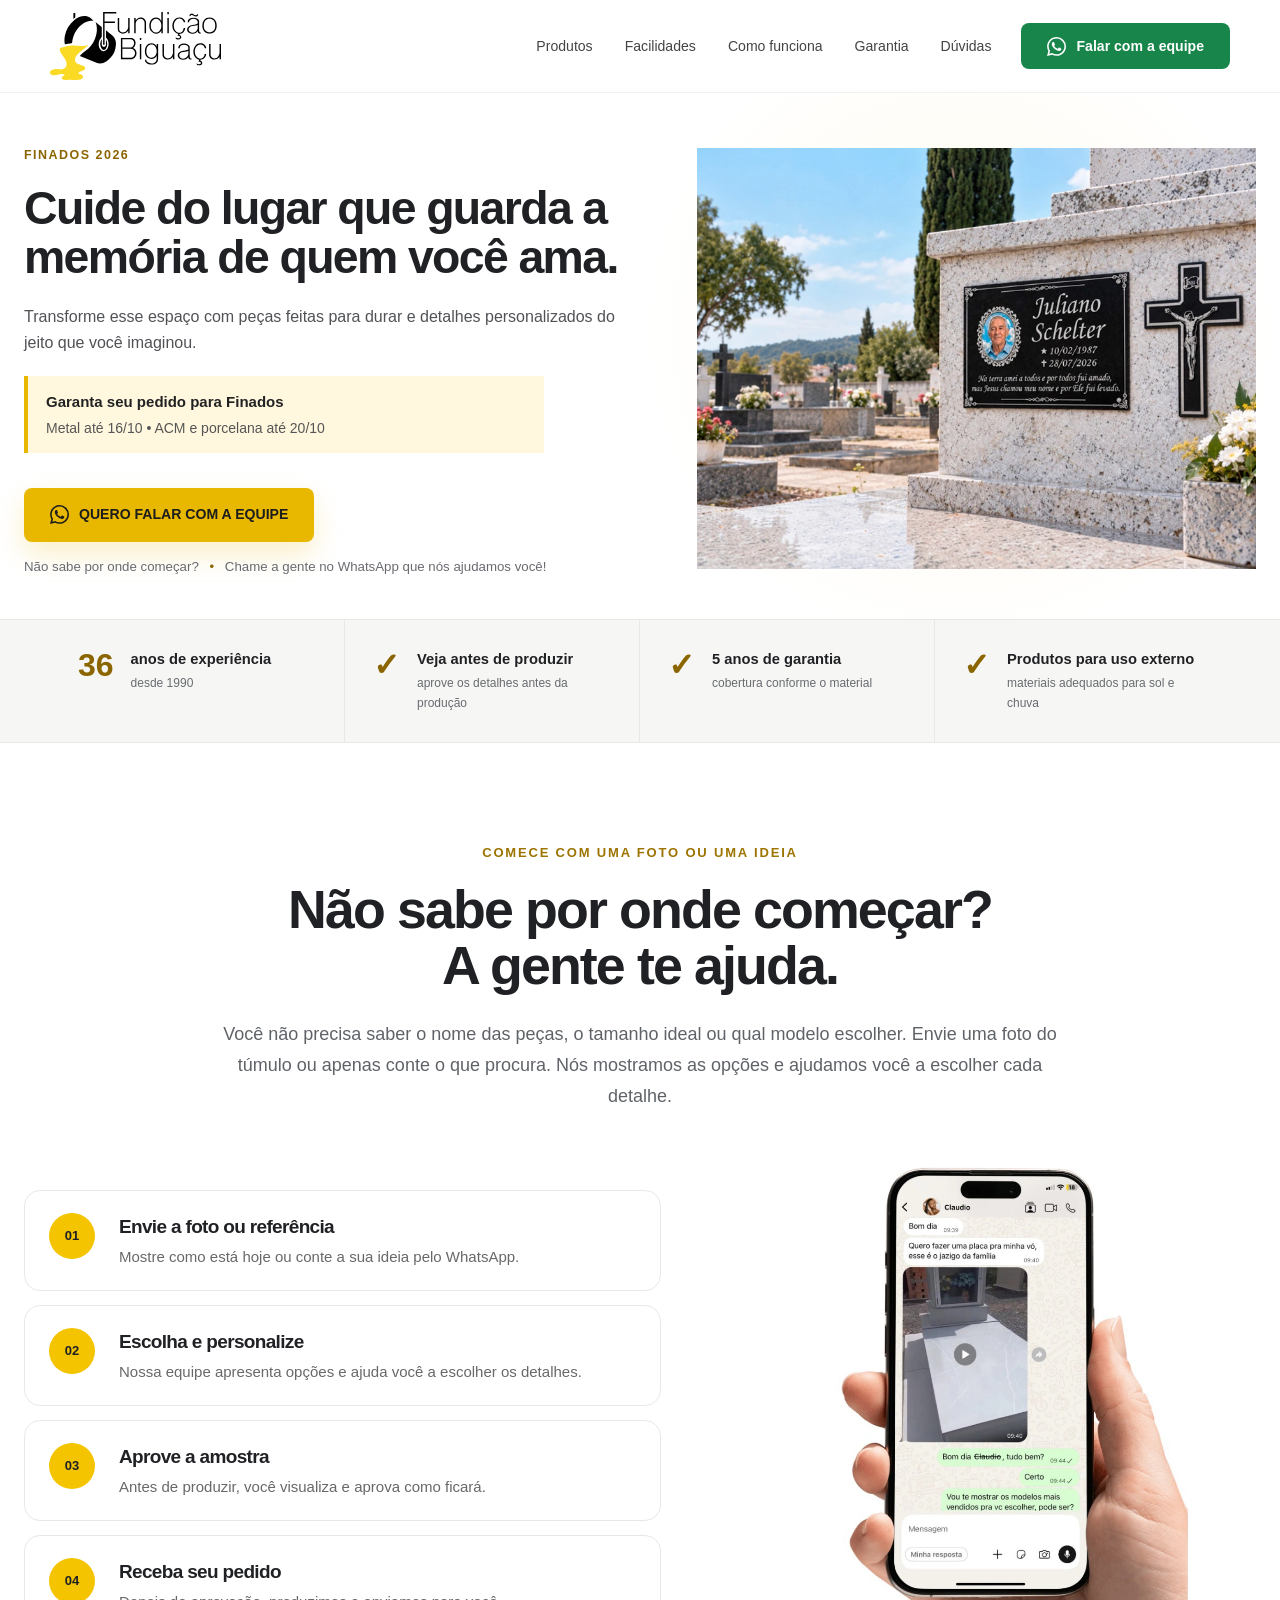
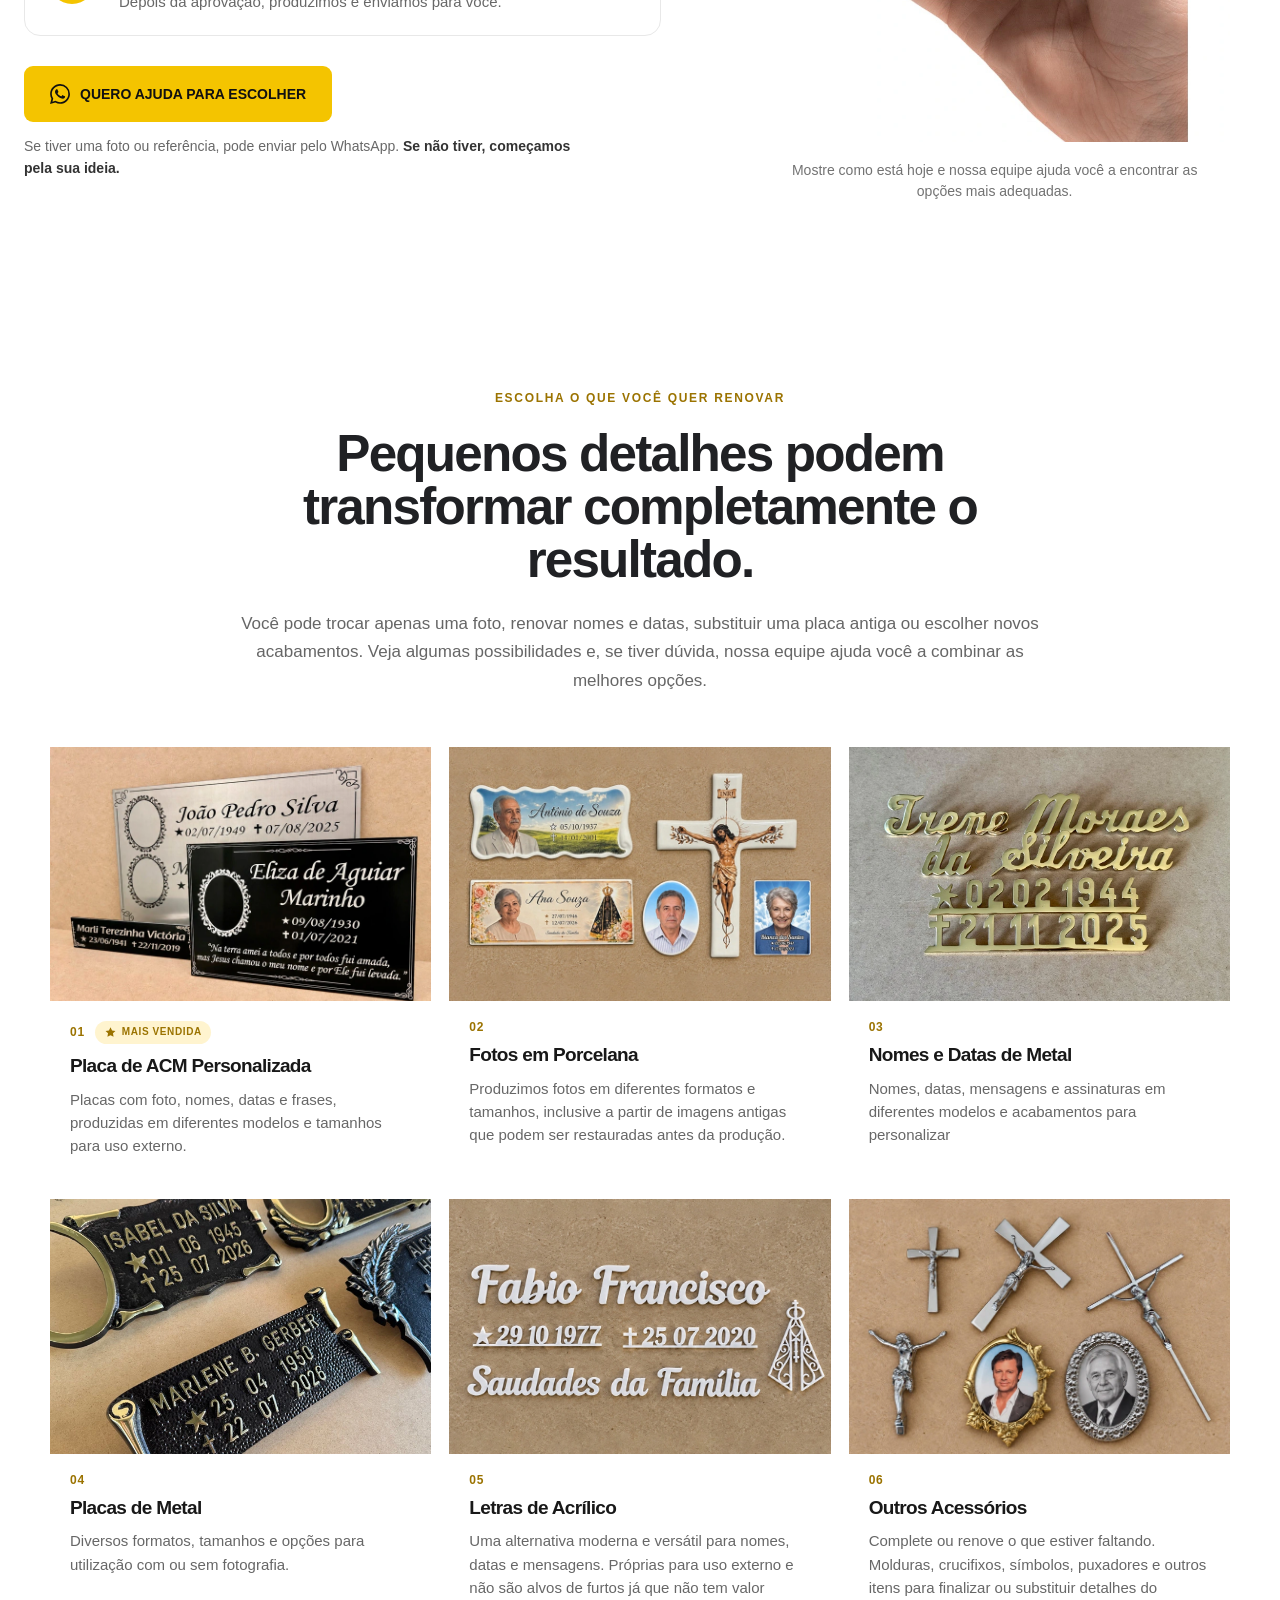
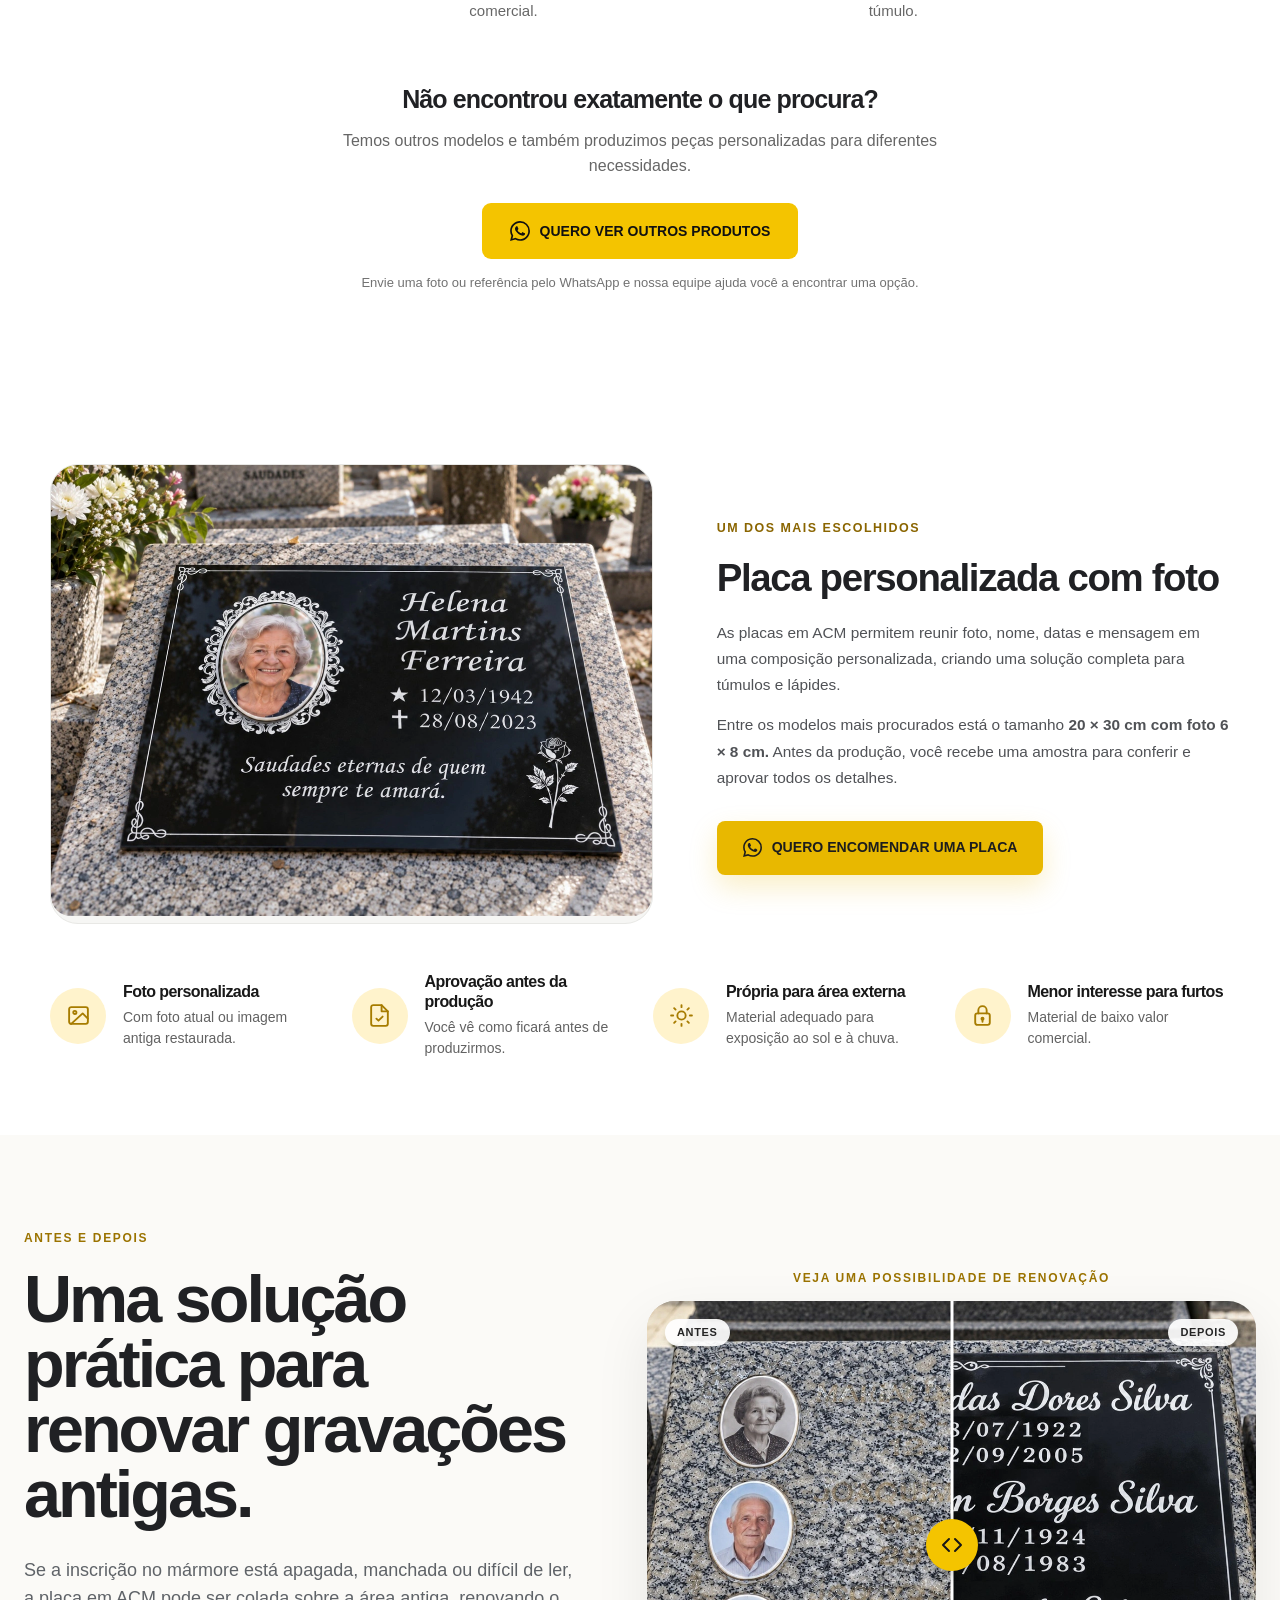
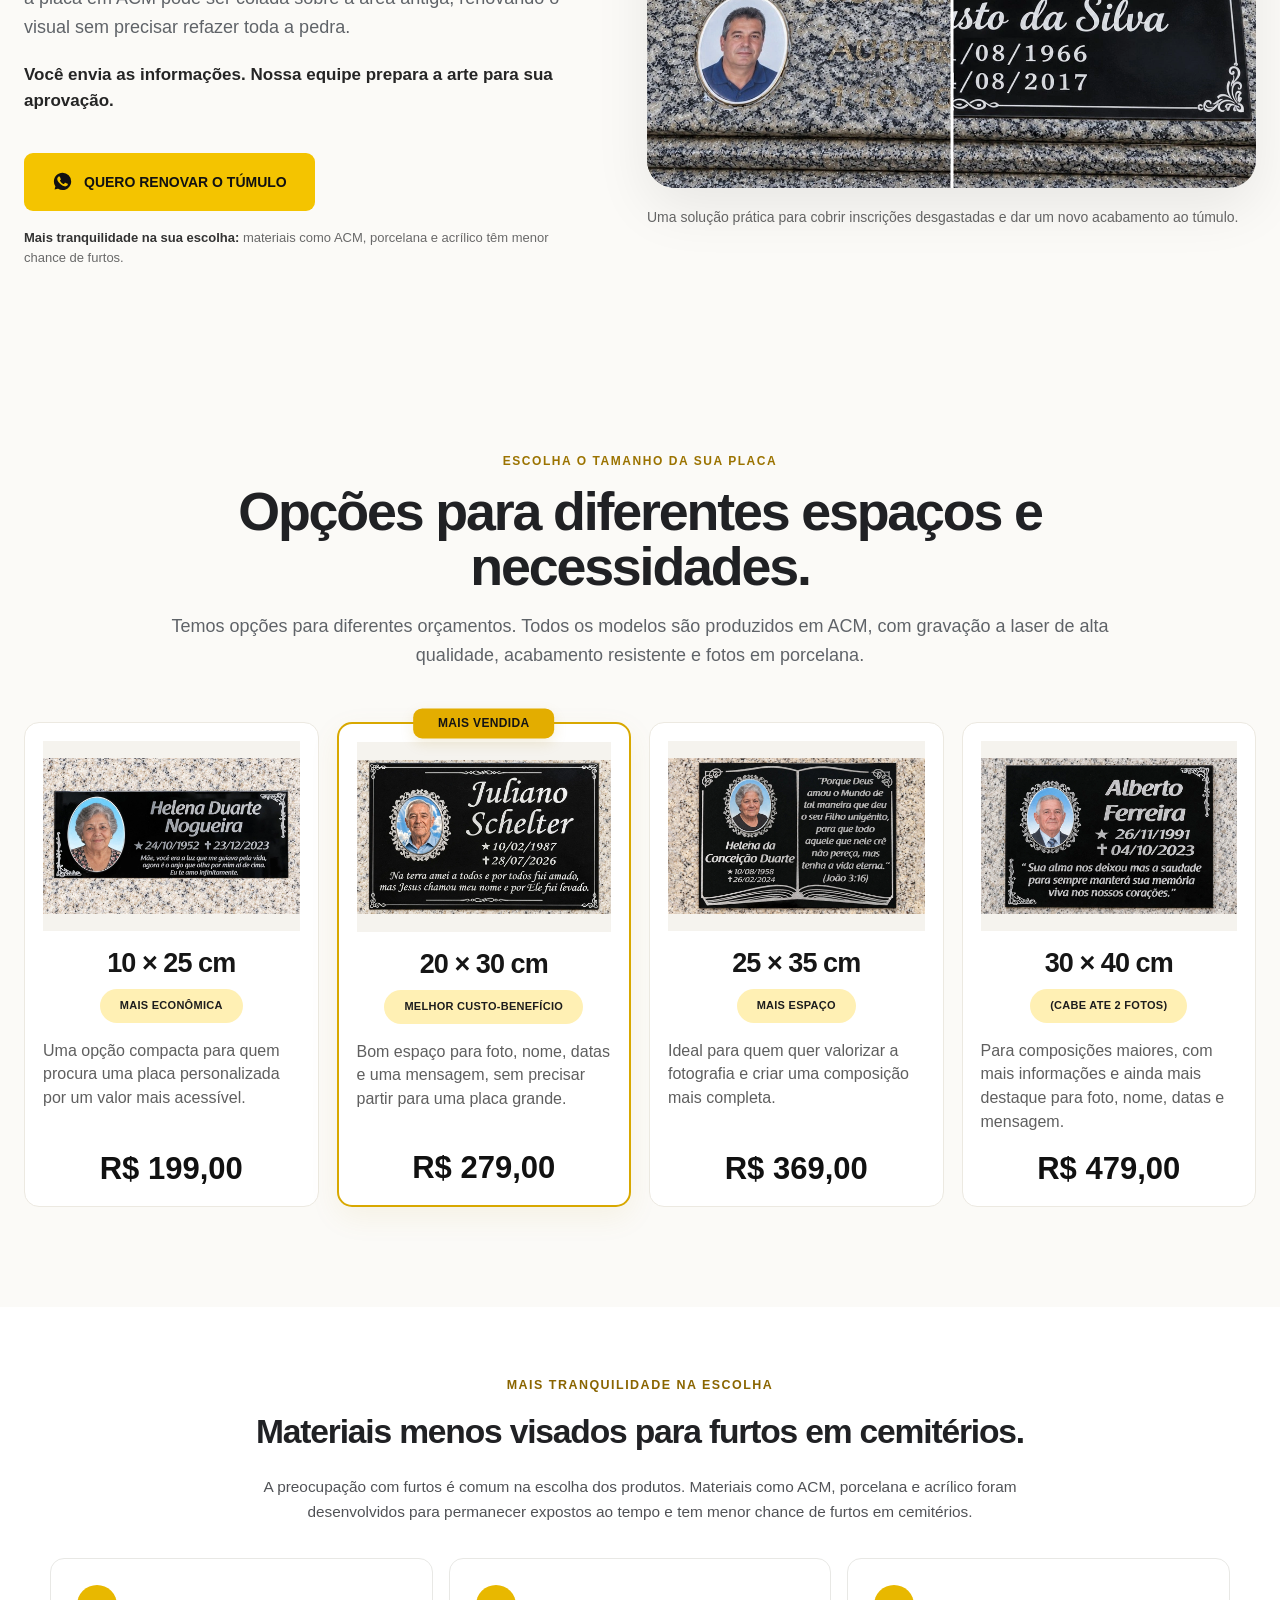
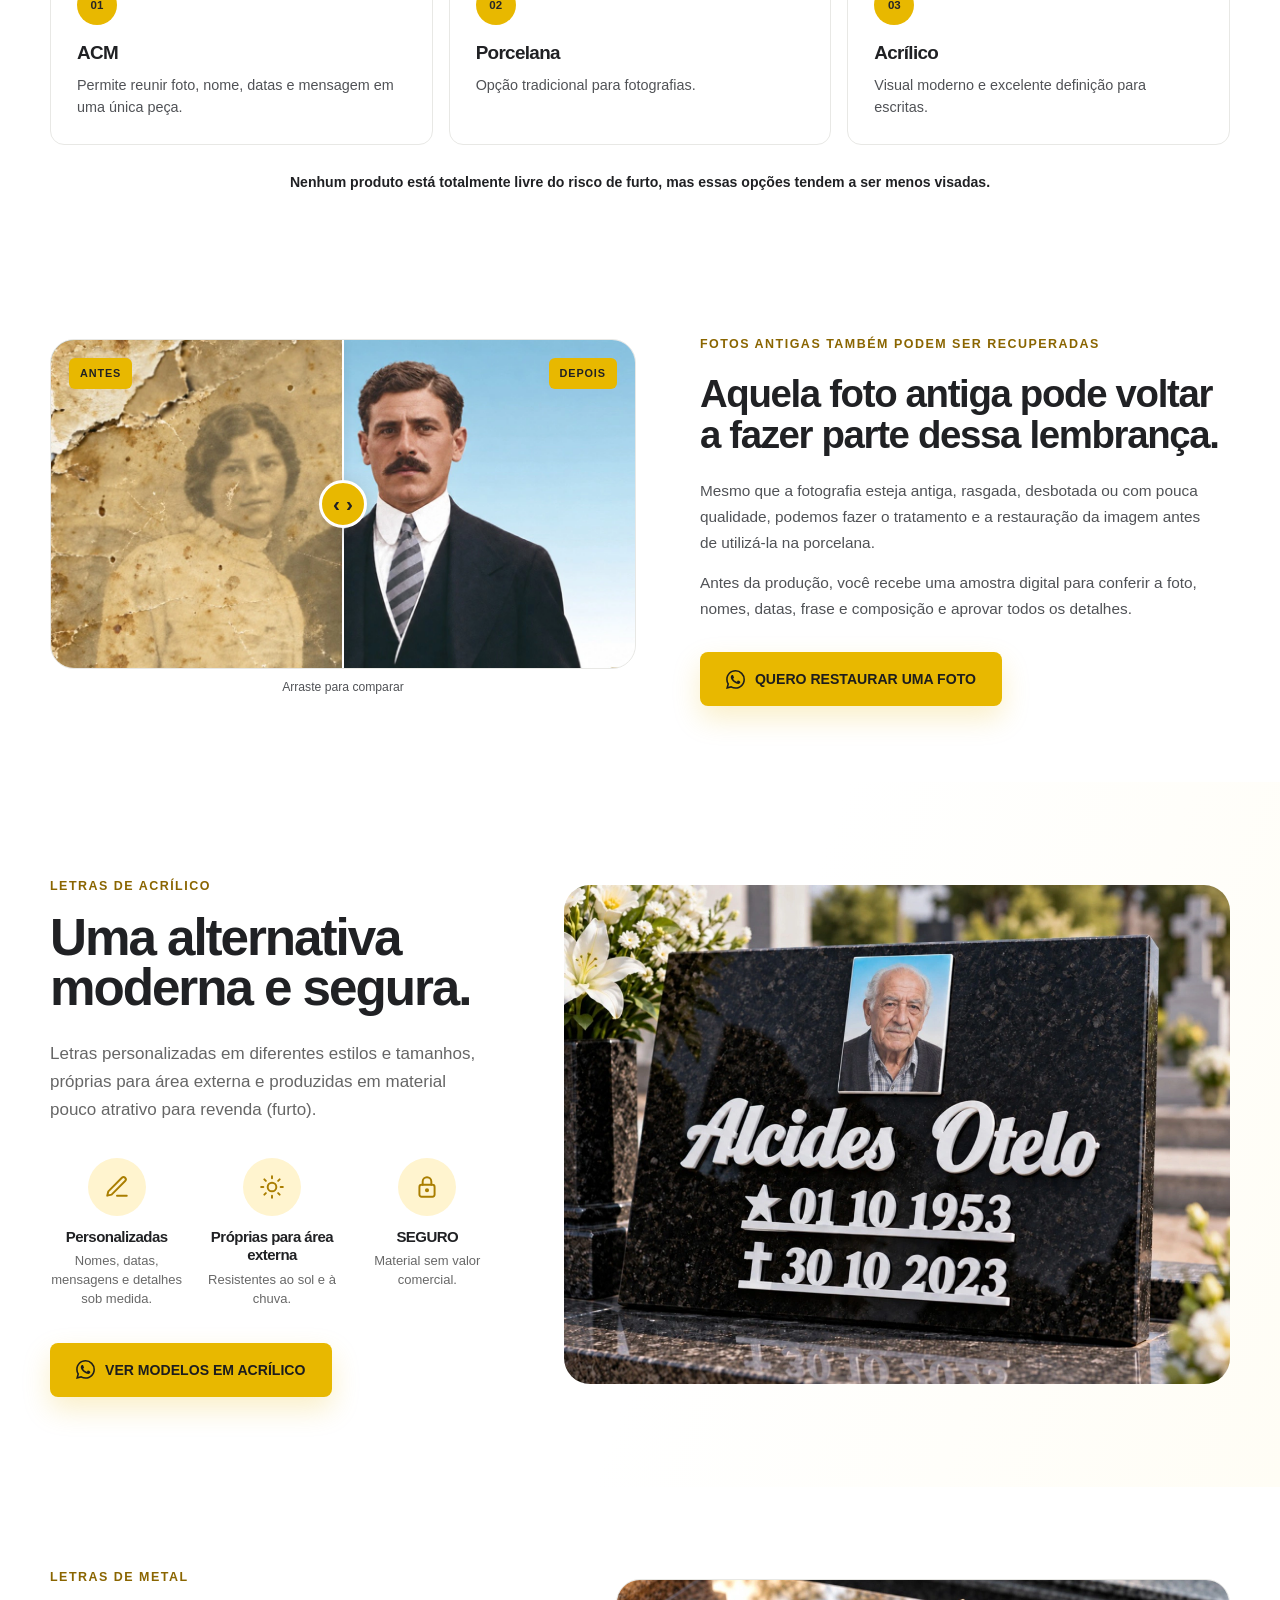
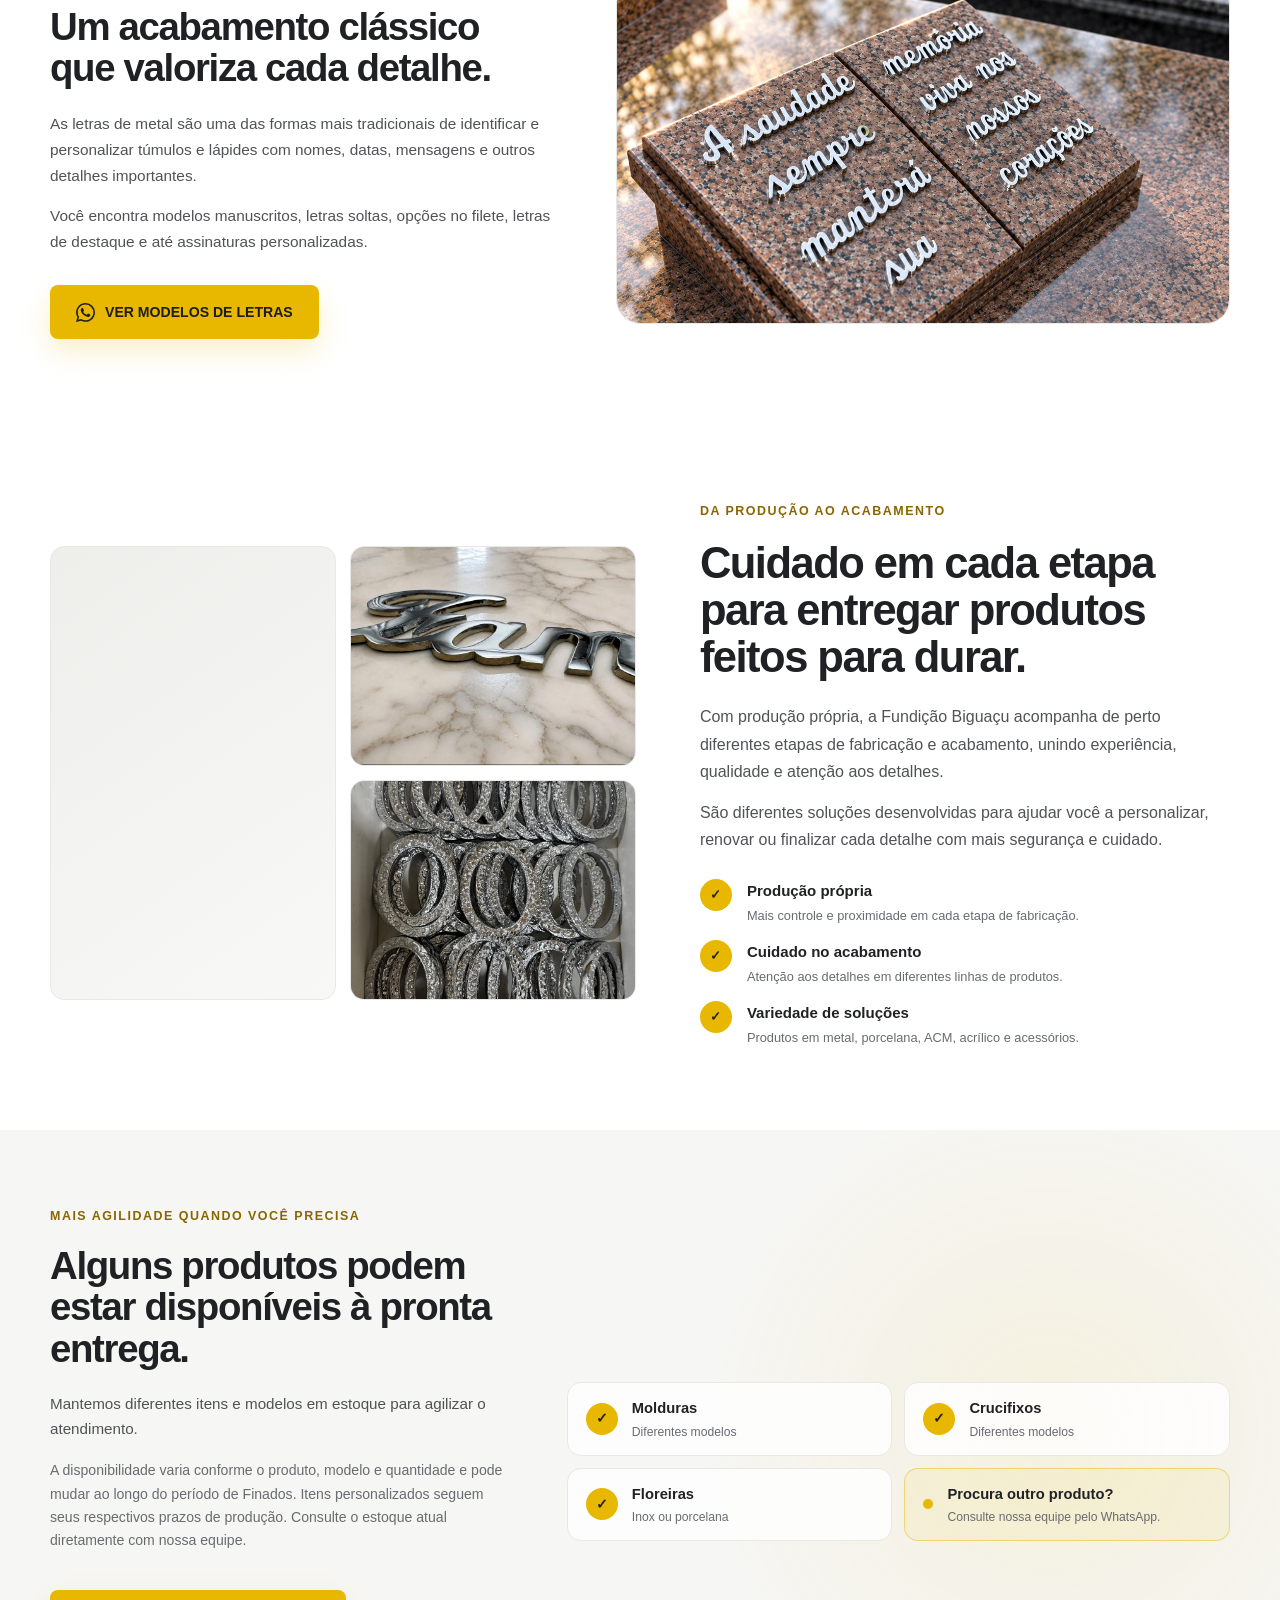
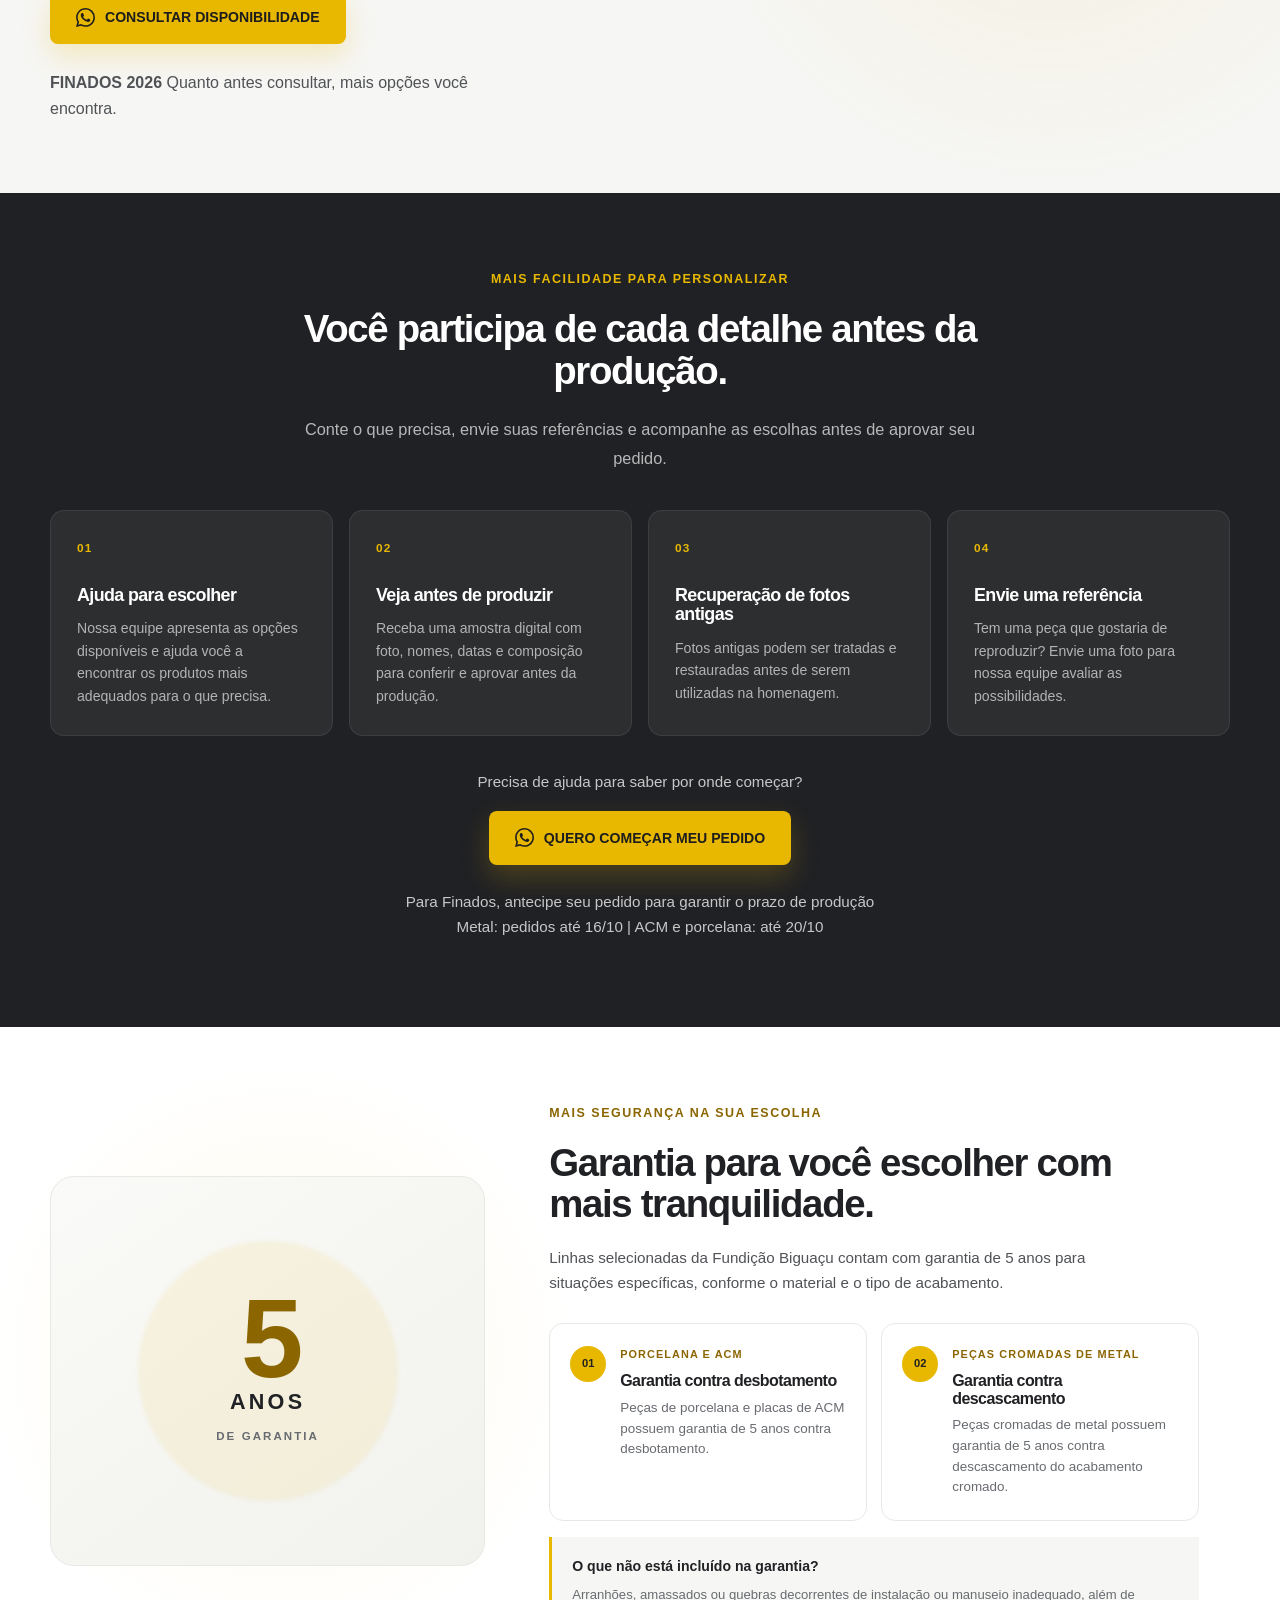
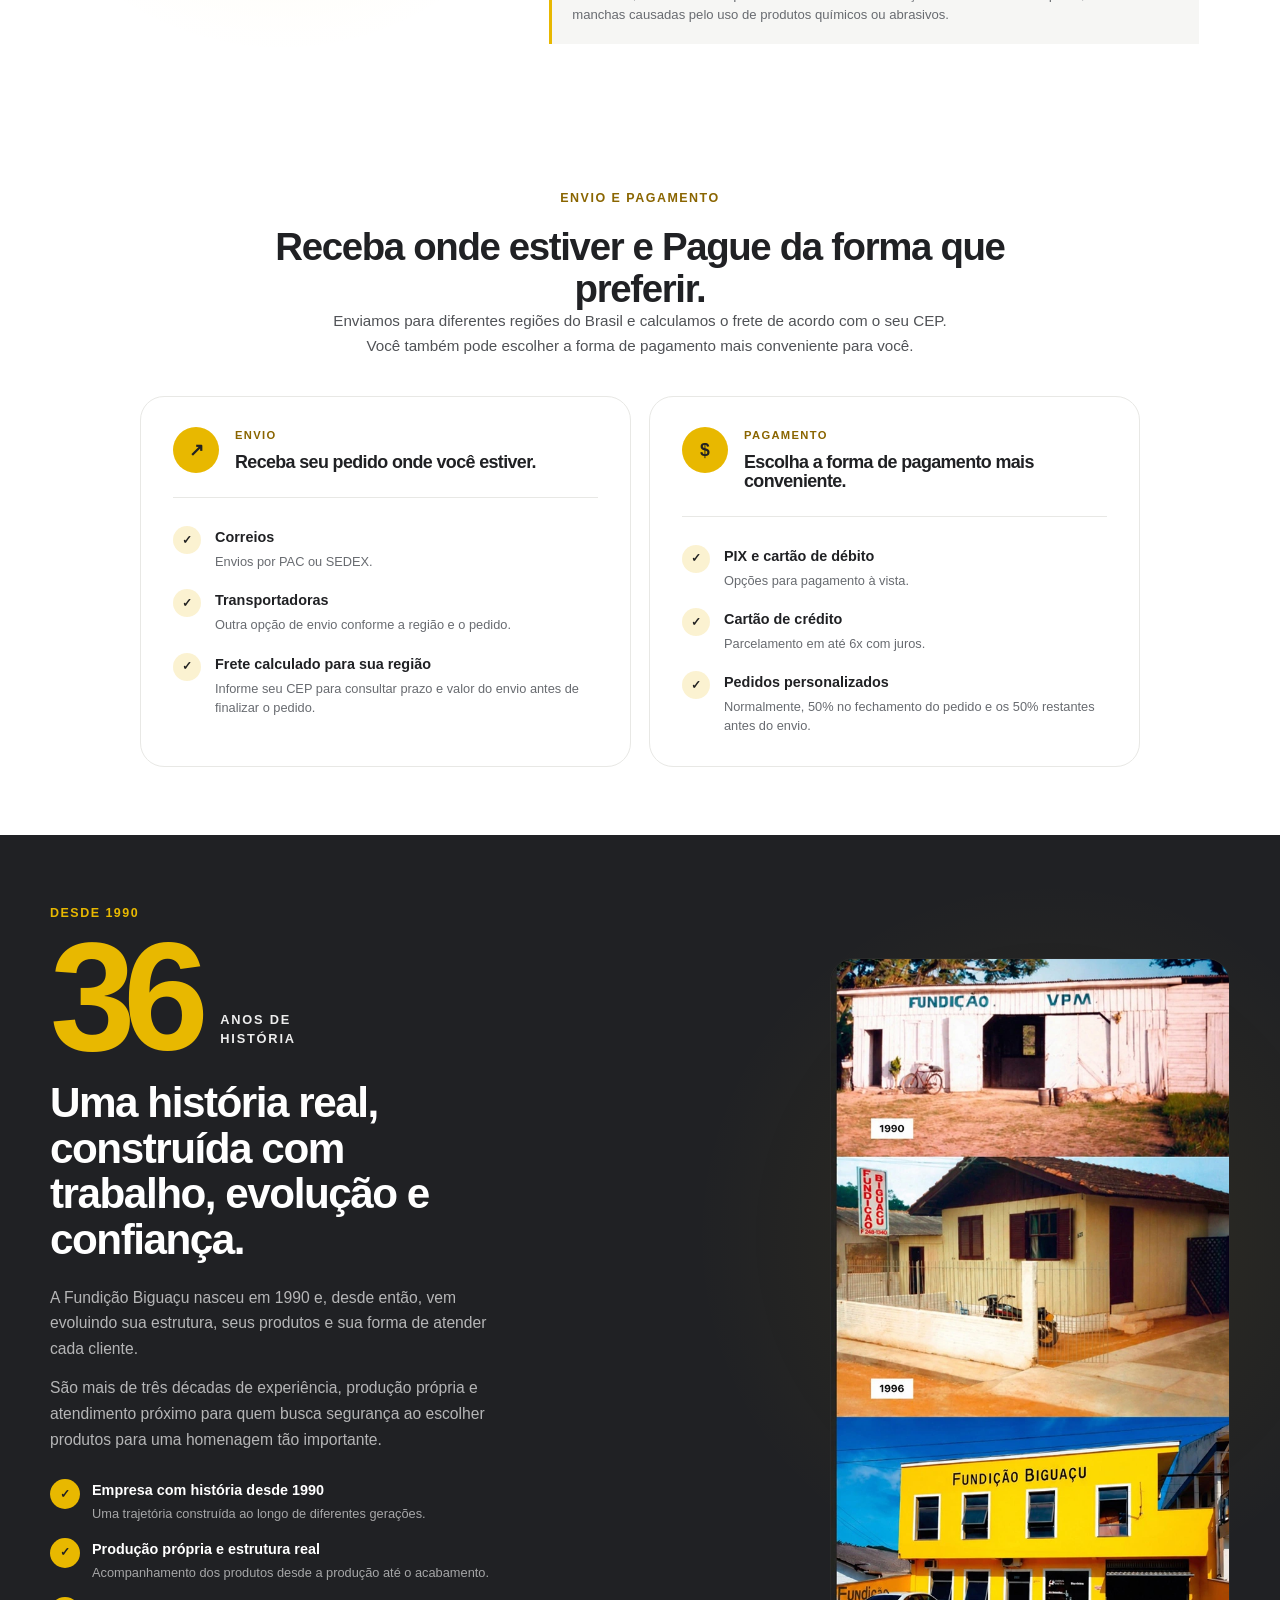
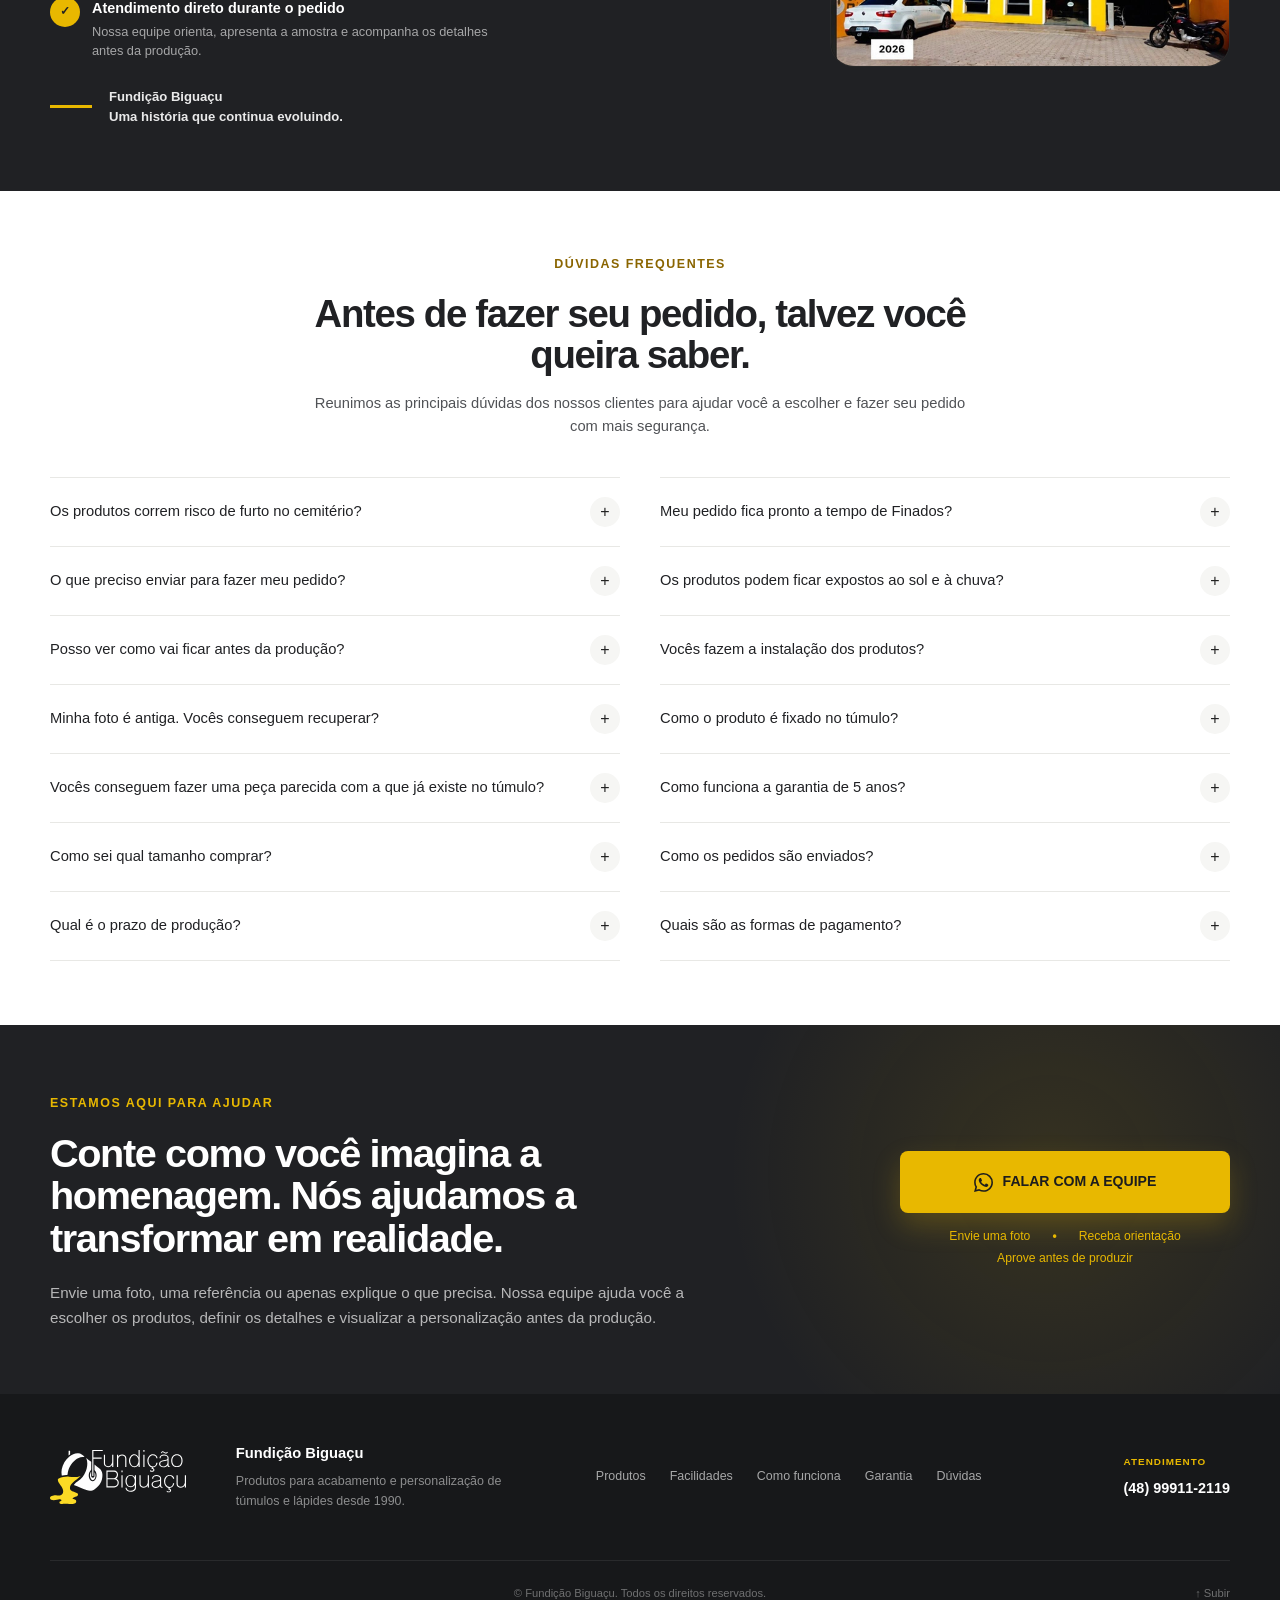
==== produtos-para-tumulos/index.html @ cfb4f3c2 "Diferenciação Mensagens Whats B2C" ====
<!DOCTYPE html>
<html lang="pt-BR">
<head>

  <meta charset="UTF-8">

  <meta
    name="viewport"
    content="width=device-width, initial-scale=1.0"
  >


  <!-- Google tag (gtag.js) -->

  <script async src="https://www.googletagmanager.com/gtag/js?id=G-P1CF6KQ615"></script>

  <script>
    window.dataLayer = window.dataLayer || [];

    function gtag() {
      dataLayer.push(arguments);
    }

    gtag('js', new Date());

    gtag('config', 'G-P1CF6KQ615');
  </script>


  <!-- SEO -->

  <title>Produtos para Túmulos e Lápides | Fundição Biguaçu</title>

  <meta
  name="description"
  content="Placas em ACM com foto, fotos em porcelana, acrílicos, letras de metal, molduras e produtos personalizados para túmulos e lápides. Atendimento pelo WhatsApp."
>

  <meta
    name="robots"
    content="index, follow"
  >

  <link
  rel="canonical"
  href="https://fundicaobiguacu.com.br/produtos-para-tumulos/"
>


  <!-- Favicon -->

  <link
    rel="icon"
    type="image/png"
    sizes="32x32"
    href="img/favicon/favicon-32.png"
  >

  <link
    rel="apple-touch-icon"
    sizes="180x180"
    href="img/favicon/apple-touch-icon.png"
  >


  <!-- Open Graph -->

  <meta
  property="og:type"
  content="website"
>

<meta
  property="og:locale"
  content="pt_BR"
>

<meta
  property="og:site_name"
  content="Fundição Biguaçu"
>

<meta
  property="og:title"
  content="Produtos para Túmulos e Lápides | Fundição Biguaçu"
>

<meta
  property="og:description"
  content="Placas em ACM com foto, fotos em porcelana, acrílicos, letras de metal e outros produtos personalizados para túmulos e lápides."
>

<meta
  property="og:url"
  content="https://fundicaobiguacu.com.br/produtos-para-tumulos/"
>

  <meta
  property="og:image"
  content="https://fundicaobiguacu.com.br/produtos-para-tumulos/img/og/og-produtos-tumulos.jpg"
>

  <meta
    property="og:image:width"
    content="1200"
  >

  <meta
    property="og:image:height"
    content="630"
  >

  <meta
    property="og:image:alt"
    content="Produtos para acabamento de túmulos da Fundição Biguaçu"
  >


  <!-- Twitter / X -->

  <meta
  name="twitter:card"
  content="summary_large_image"
>

<meta
  name="twitter:title"
  content="Produtos para Túmulos e Lápides | Fundição Biguaçu"
>

<meta
  name="twitter:description"
  content="Placas em ACM com foto, fotos em porcelana, acrílicos, letras de metal e outros produtos personalizados para túmulos e lápides."
>

  <meta
  name="twitter:image"
  content="https://fundicaobiguacu.com.br/produtos-para-tumulos/img/og/og-produtos-tumulos.jpg"
>


  <!-- Dados estruturados -->

<script type="application/ld+json">
{
  "@context": "https://schema.org",
  "@type": "Organization",
  "name": "Fundição Biguaçu",
  "url": "https://fundicaobiguacu.com.br/",
  "logo": "https://fundicaobiguacu.com.br/produtos-para-tumulos/img/logo-fundicao.svg",
  "description": "Empresa especializada em produtos personalizados para acabamento de túmulos e lápides, incluindo placas em ACM, fotos em porcelana, acrílicos, letras de metal, molduras e acessórios.",
  "foundingDate": "1990",
  "contactPoint": {
    "@type": "ContactPoint",
    "telephone": "+55-48-99911-2119",
    "contactType": "customer service",
    "availableLanguage": "pt-BR"
  }
}
</script>


  <!-- Preload da imagem principal do Hero -->

<link
  rel="preload"
  as="image"
  type="image/webp"
  href="img/hero/IMG_hero-produtos-800.webp"
  imagesrcset="
    img/hero/IMG_hero-produtos-800.webp 800w,
    img/hero/IMG_hero-produtos.webp 1200w
  "
  imagesizes="
    (max-width: 760px) 100vw,
    610px
  "
  fetchpriority="high"
>
  <link
    rel="stylesheet"
    href="css/style.css"
  >

</head>

<body>

  <!-- ========================================
       HEADER
  ========================================= -->

  <header class="site-header">
    <div class="container header-inner">

      <a href="#inicio" class="brand" aria-label="Fundição Biguaçu">
  <img
    src="img/logo-fundicao.svg"
    alt="Fundição Biguaçu"
    class="brand-logo"
  >
</a>

      <nav class="desktop-nav" aria-label="Navegação principal">
        <a href="#produtos">Produtos</a>
        <a href="#vantagens">Facilidades</a>
        <a href="#orientacao">Como funciona</a>
        <a href="#garantia">Garantia</a>
        <a href="#duvidas">Dúvidas</a>
      </nav>

      <a
  class="btn btn-header"
  href="https://wa.me/5548999112119?text=*Ol%C3%A1%21%20Gostaria%20de%20ajuda%20para%20escolher%20produtos%20para%20um%20t%C3%BAmulo%20ou%20l%C3%A1pide.*"
  target="_blank"
  rel="noopener noreferrer"
  data-cta="header"
>
        <svg
  class="icon-whatsapp"
  viewBox="0 0 24 24"
  aria-hidden="true"
>
  <path d="M17.472 14.382c-.297-.149-1.758-.867-2.03-.967-.273-.099-.471-.148-.67.15-.197.297-.767.966-.94 1.164-.173.198-.347.223-.644.075-.297-.15-1.255-.463-2.39-1.475-.883-.788-1.48-1.761-1.653-2.059-.173-.297-.018-.458.13-.606.134-.133.298-.347.446-.52.149-.174.198-.298.298-.497.099-.198.05-.371-.025-.52-.075-.149-.669-1.612-.916-2.207-.242-.579-.487-.5-.669-.51-.173-.008-.371-.01-.57-.01-.198 0-.52.074-.792.371-.272.297-1.04 1.016-1.04 2.479 0 1.463 1.065 2.875 1.213 3.074.149.198 2.095 3.2 5.076 4.487.709.306 1.262.489 1.693.625.712.227 1.36.195 1.871.118.571-.085 1.758-.719 2.006-1.413.248-.694.248-1.289.173-1.413-.074-.124-.272-.198-.57-.347m-5.421 7.403h-.004a9.87 9.87 0 0 1-5.031-1.378l-.361-.214-3.741.981.998-3.648-.235-.374a9.86 9.86 0 0 1-1.51-5.26c.001-5.45 4.436-9.884 9.888-9.884a9.82 9.82 0 0 1 7.021 2.91 9.825 9.825 0 0 1 2.9 7.011c-.003 5.45-4.437 9.884-9.885 9.884m8.413-18.297A11.815 11.815 0 0 0 12.055 0C5.495 0 .16 5.335.157 11.892c0 2.096.547 4.142 1.588 5.945L.057 24l6.305-1.654a11.882 11.882 0 0 0 5.69 1.448h.005c6.558 0 11.892-5.335 11.895-11.893a11.821 11.821 0 0 0-3.488-8.413Z"/>
</svg>

<span>Falar com a equipe</span>
      </a>

    </div>
  </header>


  <main>

    <!-- ========================================
         HERO
    ========================================= -->

    <section class="hero" id="inicio">

      <div class="container hero-grid">

        <div class="hero-content">

  <span class="eyebrow">
    FINADOS 2026
  </span>

  <h1>
  Cuide do lugar que guarda a memória de quem você ama.
</h1>

  <p class="hero-description">
    Transforme esse espaço com peças feitas para durar e detalhes
    personalizados do jeito que você imaginou.
  </p>


  <!-- REMOVER APÓS CAMPANHA DE FINADOS 2026 -->

  <div class="hero-deadline">

    <strong>
      Garanta seu pedido para Finados
    </strong>

    <span>
      Metal até 16/10 • ACM e porcelana até 20/10
    </span>

  </div>


  <div class="hero-actions">

    <a
      class="btn btn-primary"
      href="https://wa.me/5548999112119?text=Ol%C3%A1%21%20Gostaria%20de%20ajuda%20para%20escolher%20e%20personalizar%20produtos%20para%20um%20t%C3%BAmulo%20ou%20l%C3%A1pide%20para%20Finados."
      target="_blank"
      rel="noopener noreferrer"
      data-cta="hero"
    >
      <svg
  class="icon-whatsapp"
  viewBox="0 0 24 24"
  aria-hidden="true"
>
  <path d="M17.472 14.382c-.297-.149-1.758-.867-2.03-.967-.273-.099-.471-.148-.67.15-.197.297-.767.966-.94 1.164-.173.198-.347.223-.644.075-.297-.15-1.255-.463-2.39-1.475-.883-.788-1.48-1.761-1.653-2.059-.173-.297-.018-.458.13-.606.134-.133.298-.347.446-.52.149-.174.198-.298.298-.497.099-.198.05-.371-.025-.52-.075-.149-.669-1.612-.916-2.207-.242-.579-.487-.5-.669-.51-.173-.008-.371-.01-.57-.01-.198 0-.52.074-.792.371-.272.297-1.04 1.016-1.04 2.479 0 1.463 1.065 2.875 1.213 3.074.149.198 2.095 3.2 5.076 4.487.709.306 1.262.489 1.693.625.712.227 1.36.195 1.871.118.571-.085 1.758-.719 2.006-1.413.248-.694.248-1.289.173-1.413-.074-.124-.272-.198-.57-.347m-5.421 7.403h-.004a9.87 9.87 0 0 1-5.031-1.378l-.361-.214-3.741.981.998-3.648-.235-.374a9.86 9.86 0 0 1-1.51-5.26c.001-5.45 4.436-9.884 9.888-9.884a9.82 9.82 0 0 1 7.021 2.91 9.825 9.825 0 0 1 2.9 7.011c-.003 5.45-4.437 9.884-9.885 9.884m8.413-18.297A11.815 11.815 0 0 0 12.055 0C5.495 0 .16 5.335.157 11.892c0 2.096.547 4.142 1.588 5.945L.057 24l6.305-1.654a11.882 11.882 0 0 0 5.69 1.448h.005c6.558 0 11.892-5.335 11.895-11.893a11.821 11.821 0 0 0-3.488-8.413Z"/>
</svg>

      <span>
        QUERO FALAR COM A EQUIPE
      </span>

    </a>

    <p class="hero-microcopy">
      Não sabe por onde começar?
      <span>•</span>
      Chame a gente no WhatsApp que nós ajudamos você!
    </p>

  </div>

</div>

                <div class="hero-visual">

          <img
            src="img/hero/IMG_hero-produtos.webp"
            srcset="
              img/hero/IMG_hero-produtos-800.webp 800w,
              img/hero/IMG_hero-produtos.webp 1200w
            "
            sizes="
              (max-width: 760px) 100vw,
              610px
            "
            alt="Túmulo com placa personalizada em ACM e crucifixo da Fundição Biguaçu"
            class="hero-image"
            width="1200"
            height="905"
            loading="eager"
            decoding="async"
            fetchpriority="high"
          >

        </div>

      </div>

    </section>

    <!-- ========================================
     PROVAS RÁPIDAS
========================================= -->

<section class="quick-proof" aria-label="Diferenciais Fundição Biguaçu">

  <div class="container proof-grid">

    <article class="proof-item">

      <span class="proof-number">
        36
      </span>

      <div>
        <strong>anos de experiência</strong>
        <span>desde 1990</span>
      </div>

    </article>


    <article class="proof-item">

      <span class="proof-icon">
        ✓
      </span>

      <div>
        <strong>Veja antes de produzir</strong>
        <span>aprove os detalhes antes da produção</span>
      </div>

    </article>


    <article class="proof-item">

      <span class="proof-icon">
        ✓
      </span>

      <div>
        <strong>5 anos de garantia</strong>
        <span>cobertura conforme o material</span>
      </div>

    </article>


    <article class="proof-item">

      <span class="proof-icon">
        ✓
      </span>

      <div>
        <strong>Produtos para uso externo</strong>
        <span>materiais adequados para sol e chuva</span>
      </div>

    </article>

  </div>

</section>


    <!-- ========================================
     DÚVIDAS DE QUEM ESTÁ ESCOLHENDO
========================================= -->

<section class="orientacao-b2c" id="orientacao">
  <div class="orientacao-b2c__container">

    <!-- TOPO DA SEÇÃO -->
    <div class="orientacao-b2c__intro">
      <span class="orientacao-b2c__eyebrow">
        COMECE COM UMA FOTO OU UMA IDEIA
      </span>

      <h2 class="orientacao-b2c__title">
        Não sabe por onde começar?
        <span>A gente te ajuda.</span>
      </h2>

      <p class="orientacao-b2c__description">
        Você não precisa saber o nome das peças, o tamanho ideal ou qual
        modelo escolher. Envie uma foto do túmulo ou apenas conte o que procura.
        Nós mostramos as opções e ajudamos você a escolher cada detalhe.
      </p>
    </div>


    <!-- CONTEÚDO PRINCIPAL -->
    <div class="orientacao-b2c__grid">

      <!-- COLUNA ESQUERDA -->
      <div class="orientacao-b2c__content">

        <div class="orientacao-b2c__steps">

          <article class="orientacao-step">
            <span class="orientacao-step__number">01</span>

            <div>
              <h3>Envie a foto ou referência</h3>
              <p>
                Mostre como está hoje ou conte a sua ideia pelo WhatsApp.
              </p>
            </div>
          </article>


          <article class="orientacao-step">
            <span class="orientacao-step__number">02</span>

            <div>
              <h3>Escolha e personalize</h3>
              <p>
                Nossa equipe apresenta opções e ajuda você a escolher
                os detalhes.
              </p>
            </div>
          </article>


          <article class="orientacao-step">
            <span class="orientacao-step__number">03</span>

            <div>
              <h3>Aprove a amostra</h3>
              <p>
                Antes de produzir, você visualiza e aprova como ficará.
              </p>
            </div>
          </article>


          <article class="orientacao-step">
            <span class="orientacao-step__number">04</span>

            <div>
              <h3>Receba seu pedido</h3>
              <p>
                Depois da aprovação, produzimos e enviamos para você.
              </p>
            </div>
          </article>

        </div>


        <!-- CTA -->
        <div class="orientacao-b2c__cta">
          <a
            href="https://wa.me/5548999112119"
            class="btn-whatsapp orientacao-b2c__button"
            target="_blank"
            rel="noopener"
            data-cta="ajuda-escolher"
          >
            <svg
    viewBox="0 0 24 24"
    width="20"
    height="20"
    fill="currentColor"
    aria-hidden="true"
  >
    <path d="M17.472 14.382c-.297-.149-1.758-.867-2.03-.967-.273-.099-.471-.148-.67.15-.198.297-.767.966-.94 1.164-.173.198-.347.223-.644.074-.297-.149-1.255-.462-2.39-1.475-.883-.788-1.48-1.761-1.653-2.059-.173-.297-.018-.458.13-.606.134-.133.297-.347.446-.52.149-.174.198-.298.297-.497.1-.198.05-.371-.025-.52-.074-.149-.669-1.612-.916-2.207-.242-.579-.487-.5-.669-.51-.173-.009-.371-.011-.57-.011-.198 0-.52.074-.792.372-.272.297-1.04 1.016-1.04 2.479s1.065 2.876 1.213 3.074c.149.198 2.095 3.2 5.076 4.487.709.306 1.262.489 1.694.626.712.226 1.36.194 1.872.118.571-.085 1.758-.719 2.006-1.413.248-.694.248-1.289.173-1.413-.074-.124-.272-.198-.57-.347m-5.421 7.403h-.004a9.87 9.87 0 0 1-5.031-1.378l-.361-.214-3.741.981.998-3.648-.235-.374a9.86 9.86 0 0 1-1.51-5.26c.001-5.45 4.436-9.884 9.888-9.884a9.821 9.821 0 0 1 6.988 2.894 9.825 9.825 0 0 1 2.9 6.988c-.003 5.45-4.437 9.884-9.892 9.884m8.413-18.297A11.815 11.815 0 0 0 12.055 0C5.495 0 .16 5.335.157 11.892c0 2.096.547 4.142 1.588 5.945L.056 24l6.305-1.654a11.882 11.882 0 0 0 5.69 1.449h.005c6.558 0 11.894-5.335 11.897-11.893a11.821 11.821 0 0 0-3.489-8.414Z"/>
  </svg>
            </span>

            QUERO AJUDA PARA ESCOLHER
          </a>

          <p class="orientacao-b2c__helper">
            Se tiver uma foto ou referência, pode enviar pelo WhatsApp.
            <strong>Se não tiver, começamos pela sua ideia.</strong>
          </p>
        </div>

      </div>


      <!-- COLUNA DIREITA / MOCKUP -->
      <div class="orientacao-b2c__visual">
        <div class="orientacao-b2c__mockup">

          <img
            src="img/produtos/mockup-whatsapp-b2c.webp"
            alt="Exemplo de atendimento pelo WhatsApp para ajudar na escolha dos produtos"
            loading="lazy"
            width="760"
            height="900"
          >

        </div>

        <p class="orientacao-b2c__visual-note">
          Mostre como está hoje e nossa equipe ajuda você a encontrar
          as opções mais adequadas.
        </p>
      </div>

    </div>

  </div>
</section>


    <!-- ========================================
     PRODUTOS
========================================= -->

<section class="produtos-b2c" id="produtos">
  <div class="produtos-b2c__container">

    <!-- CABEÇALHO -->
    <header class="produtos-b2c__header">
      <span class="produtos-b2c__eyebrow">
        ESCOLHA O QUE VOCÊ QUER RENOVAR
      </span>

      <h2 class="produtos-b2c__title">
        Pequenos detalhes podem transformar completamente o resultado.
      </h2>

      <p class="produtos-b2c__intro">
        Você pode trocar apenas uma foto, renovar nomes e datas,
        substituir uma placa antiga ou escolher novos acabamentos.
        Veja algumas possibilidades e, se tiver dúvida, nossa equipe
        ajuda você a combinar as melhores opções.
      </p>
    </header>


    <!-- GRID DE PRODUTOS -->
    <div class="produtos-b2c__grid">

      <!-- 01 - ACM -->
<article class="produto-b2c-card">

  <div class="produto-b2c-card__image">
    <img
      src="img/produtos/IMG_3459.webp"
      alt="Placa de ACM personalizada"
      loading="lazy"
    >
  </div>

  <div class="produto-b2c-card__content">

    <div class="produto-b2c-card__meta">
      <span class="produto-b2c-card__number">01</span>

      <span class="produto-b2c-card__badge">
        <svg
          viewBox="0 0 24 24"
          width="13"
          height="13"
          fill="currentColor"
          aria-hidden="true"
        >
          <path d="m12 2.5 2.83 5.73 6.32.92-4.57 4.45 1.08 6.29L12 16.92l-5.66 2.97 1.08-6.29-4.57-4.45 6.32-.92L12 2.5Z"/>
        </svg>

        MAIS VENDIDA
      </span>
    </div>

    <h3>Placa de ACM Personalizada</h3>

    <p>
      Placas com foto, nomes, datas e frases, produzidas em
      diferentes modelos e tamanhos para uso externo.
    </p>

  </div>

</article>


      <!-- 02 - FOTOS EM PORCELANA -->
      <article class="produto-b2c-card">
        <div class="produto-b2c-card__image">
          <img
            src="img/produtos/IMG_3254.webp"
            alt="Fotos em porcelana em diferentes formatos"
            loading="lazy"
          >
        </div>

        <div class="produto-b2c-card__content">
          <span class="produto-b2c-card__number">02</span>

          <h3>Fotos em Porcelana</h3>

          <p>
            Produzimos fotos em diferentes formatos e tamanhos,
            inclusive a partir de imagens antigas que podem ser
            restauradas antes da produção.
          </p>
        </div>
      </article>


      <!-- 03 - NOMES E DATAS DE METAL -->
      <article class="produto-b2c-card">
        <div class="produto-b2c-card__image">
          <img
            src="img/produtos/IMG_3421.webp"
            alt="Molduras para fotos em porcelana"
            loading="lazy"
          >
        </div>

        <div class="produto-b2c-card__content">
          <span class="produto-b2c-card__number">03</span>

          <h3>Nomes e Datas de Metal</h3>

          <p>
            Nomes, datas, mensagens e assinaturas em diferentes
            modelos e acabamentos para personalizar
          </p>
        </div>
      </article>


      <!-- 04 - PLACAS DE METAL -->
      <article class="produto-b2c-card">
        <div class="produto-b2c-card__image">
          <img
            src="img/produtos/IMG_3435.webp"
            alt="Letras de acrílico personalizadas para túmulos"
            loading="lazy"
          >
        </div>

        <div class="produto-b2c-card__content">
          <span class="produto-b2c-card__number">04</span>

          <h3>Placas de Metal</h3>

          <p>
            Diversos formatos, tamanhos e opções para 
            utilização com ou sem fotografia.
          </p>
        </div>
      </article>


      <!-- 05 - LETRAS DE ACRÍLICO -->
      <article class="produto-b2c-card">
        <div class="produto-b2c-card__image">
          <img
            src="img/produtos/acrilico.webp"
            alt="Letras de acrílico personalizadas para túmulos"
            loading="lazy"
          >
        </div>

        <div class="produto-b2c-card__content">
          <span class="produto-b2c-card__number">05</span>

          <h3>Letras de Acrílico</h3>

          <p>
            Uma alternativa moderna e versátil para nomes, datas e mensagens. 
            Próprias para uso externo e não são alvos de furtos já que não 
            tem valor comercial.
          </p>
        </div>
      </article>

      <!-- 06 - OUTROS DETALHES -->
      <article class="produto-b2c-card">
        <div class="produto-b2c-card__image">
          <img
            src="img/produtos/outros-acessorios.webp"
            alt="Crucifixos, símbolos, puxadores e acessórios para túmulos"
            loading="lazy"
          >
        </div>

        <div class="produto-b2c-card__content">
          <span class="produto-b2c-card__number">06</span>

          <h3>Outros Acessórios</h3>

          <p>
            Complete ou renove o que estiver faltando. Molduras, crucifixos,
            símbolos, puxadores e outros itens para finalizar ou
            substituir detalhes do túmulo.
          </p>
        </div>
      </article>

    </div>


    <!-- FECHAMENTO / CTA -->
    <div class="produtos-b2c__cta">
      <h3>Não encontrou exatamente o que procura?</h3>

      <p>
        Temos outros modelos e também produzimos peças personalizadas
        para diferentes necessidades.
      </p>

      <a
        href="https://wa.me/5548999112119"
        class="produtos-b2c__button"
        target="_blank"
        rel="noopener"
        data-cta="produtos-ajuda-escolher"
      >
        <svg
    viewBox="0 0 24 24"
    width="20"
    height="20"
    fill="currentColor"
    aria-hidden="true"
  >
    <path d="M17.472 14.382c-.297-.149-1.758-.867-2.03-.967-.273-.099-.471-.148-.67.15-.198.297-.767.966-.94 1.164-.173.198-.347.223-.644.074-.297-.149-1.255-.462-2.39-1.475-.883-.788-1.48-1.761-1.653-2.059-.173-.297-.018-.458.13-.606.134-.133.297-.347.446-.52.149-.174.198-.298.297-.497.1-.198.05-.371-.025-.52-.074-.149-.669-1.612-.916-2.207-.242-.579-.487-.5-.669-.51-.173-.009-.371-.011-.57-.011-.198 0-.52.074-.792.372-.272.297-1.04 1.016-1.04 2.479s1.065 2.876 1.213 3.074c.149.198 2.095 3.2 5.076 4.487.709.306 1.262.489 1.694.626.712.226 1.36.194 1.872.118.571-.085 1.758-.719 2.006-1.413.248-.694.248-1.289.173-1.413-.074-.124-.272-.198-.57-.347m-5.421 7.403h-.004a9.87 9.87 0 0 1-5.031-1.378l-.361-.214-3.741.981.998-3.648-.235-.374a9.86 9.86 0 0 1-1.51-5.26c.001-5.45 4.436-9.884 9.888-9.884a9.821 9.821 0 0 1 6.988 2.894 9.825 9.825 0 0 1 2.9 6.988c-.003 5.45-4.437 9.884-9.892 9.884m8.413-18.297A11.815 11.815 0 0 0 12.055 0C5.495 0 .16 5.335.157 11.892c0 2.096.547 4.142 1.588 5.945L.056 24l6.305-1.654a11.882 11.882 0 0 0 5.69 1.449h.005c6.558 0 11.894-5.335 11.897-11.893a11.821 11.821 0 0 0-3.489-8.414Z"/>
  </svg>

        QUERO VER OUTROS PRODUTOS
      </a>

      <span class="produtos-b2c__helper">
        Envie uma foto ou referência pelo WhatsApp e nossa equipe ajuda
        você a encontrar uma opção.
      </span>
    </div>

  </div>
</section>

<!-- ========================================
     DESTAQUE - ACM COM FOTO
========================================= -->

<section
  class="section featured-product-section featured-product-section-acm"
  id="acm-foto"
>

  <div class="container featured-product-grid acm-featured-grid">


    <!-- ========================================
         IMAGEM - ESQUERDA
    ========================================= -->

    <div class="featured-product-visual acm-featured-visual">

      <div class="featured-product-image acm-featured-image">

        <img
          src="img/produtos/acm-personalizado-foto.webp"
          alt="Placa em ACM personalizada com foto aplicada em túmulo"
          loading="lazy"
          width="1200"
          height="675"
        >

      </div>

    </div>


    <!-- ========================================
         TEXTO - DIREITA
    ========================================= -->

    <div class="featured-product-content acm-featured-content">

      <span class="eyebrow">
        UM DOS MAIS ESCOLHIDOS
      </span>

      <h2>
        Placa personalizada com foto
      </h2>

      <p>
        As placas em ACM permitem reunir foto, nome, datas e mensagem
        em uma composição personalizada, criando uma solução completa
        para túmulos e lápides.
      </p>

      <p>
        Entre os modelos mais procurados está o tamanho
        <strong>20 × 30 cm com foto 6 × 8 cm.</strong>
        Antes da produção, você recebe uma amostra para conferir
        e aprovar todos os detalhes.
      </p>

      <a
        class="btn btn-primary"
        href="https://wa.me/5548999112119?text=Ol%C3%A1%21%20Gostaria%20de%20conhecer%20os%20modelos%20de%20placas%20em%20ACM%20com%20foto."
        target="_blank"
        rel="noopener noreferrer"
        data-cta="acm-foto"
      >

        <svg
          class="icon-whatsapp"
          viewBox="0 0 24 24"
          aria-hidden="true"
        >
          <path d="M17.472 14.382c-.297-.149-1.758-.867-2.03-.967-.273-.099-.471-.148-.67.15-.197.297-.767.966-.94 1.164-.173.198-.347.223-.644.075-.297-.15-1.255-.463-2.39-1.475-.883-.788-1.48-1.761-1.653-2.059-.173-.297-.018-.458.13-.606.134-.133.298-.347.446-.52.149-.174.198-.298.298-.497.099-.198.05-.371-.025-.52-.075-.149-.669-1.612-.916-2.207-.242-.579-.487-.5-.669-.51-.173-.008-.371-.01-.57-.01-.198 0-.52.074-.792.371-.272.297-1.04 1.016-1.04 2.479 0 1.463 1.065 2.875 1.213 3.074.149.198 2.095 3.2 5.076 4.487.709.306 1.262.489 1.693.625.712.227 1.36.195 1.871.118.571-.085 1.758-.719 2.006-1.413.248-.694.248-1.289.173-1.413-.074-.124-.272-.198-.57-.347m-5.421 7.403h-.004a9.87 9.87 0 0 1-5.031-1.378l-.361-.214-3.741.981.998-3.648-.235-.374a9.86 9.86 0 0 1-1.51-5.26c.001-5.45 4.436-9.884 9.888-9.884a9.82 9.82 0 0 1 7.021 2.91 9.825 9.825 0 0 1 2.9 7.011c-.003 5.45-4.437 9.884-9.885 9.884m8.413-18.297A11.815 11.815 0 0 0 12.055 0C5.495 0 .16 5.335.157 11.892c0 2.096.547 4.142 1.588 5.945L.057 24l6.305-1.654a11.882 11.882 0 0 0 5.69 1.448h.005c6.558 0 11.892-5.335 11.895-11.893a11.821 11.821 0 0 0-3.488-8.413Z"/>
        </svg>

        <span>
          QUERO ENCOMENDAR UMA PLACA
        </span>

      </a>

    </div>


    <!-- ========================================
         BENEFÍCIOS - LINHA COMPLETA
    ========================================= -->

    <div class="acm-beneficios">


      <!-- 01 - FOTO -->

      <div class="acm-beneficio">

        <span class="acm-beneficio__icon" aria-hidden="true">

          <svg viewBox="0 0 24 24">
            <rect x="3" y="4" width="18" height="16" rx="2"></rect>
            <circle cx="8.5" cy="9" r="1.5"></circle>
            <path d="m21 15-5-5L5 20"></path>
          </svg>

        </span>

        <div class="acm-beneficio__content">

          <h3>
            Foto personalizada
          </h3>

          <p>
            Com foto atual ou imagem antiga restaurada.
          </p>

        </div>

      </div>


      <!-- 02 - APROVAÇÃO -->

      <div class="acm-beneficio">

        <span class="acm-beneficio__icon" aria-hidden="true">

          <svg viewBox="0 0 24 24">
            <path d="M14 2H6a2 2 0 0 0-2 2v16a2 2 0 0 0 2 2h12a2 2 0 0 0 2-2V8z"></path>
            <path d="M14 2v6h6"></path>
            <path d="m9 15 2 2 4-4"></path>
          </svg>

        </span>

        <div class="acm-beneficio__content">

          <h3>
            Aprovação antes da produção
          </h3>

          <p>
            Você vê como ficará antes de produzirmos.
          </p>

        </div>

      </div>


      <!-- 03 - ÁREA EXTERNA -->

      <div class="acm-beneficio">

        <span class="acm-beneficio__icon" aria-hidden="true">

          <svg viewBox="0 0 24 24">
            <circle cx="12" cy="12" r="4"></circle>
            <path d="M12 2v2"></path>
            <path d="M12 20v2"></path>
            <path d="m4.93 4.93 1.41 1.41"></path>
            <path d="m17.66 17.66 1.41 1.41"></path>
            <path d="M2 12h2"></path>
            <path d="M20 12h2"></path>
            <path d="m6.34 17.66-1.41 1.41"></path>
            <path d="m19.07 4.93-1.41 1.41"></path>
          </svg>

        </span>

        <div class="acm-beneficio__content">

          <h3>
            Própria para área externa
          </h3>

          <p>
            Material adequado para exposição ao sol e à chuva.
          </p>

        </div>

      </div>


      <!-- 04 - FURTOS -->

      <div class="acm-beneficio">

        <span class="acm-beneficio__icon" aria-hidden="true">

          <svg viewBox="0 0 24 24">
            <rect x="5" y="10" width="14" height="11" rx="2"></rect>
            <path d="M8 10V7a4 4 0 0 1 8 0v3"></path>
            <circle cx="12" cy="15" r="1"></circle>
            <path d="M12 16v2"></path>
          </svg>

        </span>

        <div class="acm-beneficio__content">

          <h3>
            Menor interesse para furtos
          </h3>

          <p>
            Material de baixo valor comercial.
          </p>

        </div>

      </div>


    </div>

  </div>

</section>


<!-- ========================================
     DESTAQUE - ACM COM FOTO
========================================= -->
<section class="acm-destaque" id="acm">
  <div class="acm-destaque__container">

    <!-- COLUNA ESQUERDA -->
    <div class="acm-destaque__content">

      <span class="acm-destaque__eyebrow">
        ANTES E DEPOIS
      </span>

      <h2 class="acm-destaque__title">
        Uma solução prática para renovar gravações antigas.
      </h2>

      <p class="acm-destaque__description">
        Se a inscrição no mármore está apagada, manchada ou
         difícil de ler, a placa em ACM pode ser colada sobre a área 
         antiga, renovando o visual sem precisar refazer toda a pedra.
      </p>

      <p class="acm-destaque__lead">
        Você envia as informações.
        <strong>Nossa equipe prepara a arte para sua aprovação.</strong>
      </p>


      <!-- CTA -->
      <div class="acm-destaque__cta">

        <a
          href="https://wa.me/5548999112119"
          class="acm-destaque__button"
          target="_blank"
          rel="noopener"
          data-cta="acm-foto"
        >
          <svg
            viewBox="0 0 24 24"
            width="21"
            height="21"
            fill="currentColor"
            aria-hidden="true"
          >
            <path d="M17.472 14.382c-.297-.149-1.758-.867-2.03-.967-.273-.099-.471-.148-.67.15-.198.297-.767.966-.94 1.164-.173.198-.347.223-.644.074-.297-.149-1.255-.462-2.39-1.475-.883-.788-1.48-1.761-1.653-2.059-.173-.297-.018-.458.13-.606.134-.133.297-.347.446-.52.149-.174.198-.298.297-.497.1-.198.05-.371-.025-.52-.074-.149-.669-1.612-.916-2.207-.242-.579-.487-.5-.669-.51-.173-.009-.371-.011-.57-.011-.198 0-.52.074-.792.372-.272.297-1.04 1.016-1.04 2.479s1.065 2.876 1.213 3.074c.149.198 2.095 3.2 5.076 4.487.709.306 1.262.489 1.694.626.712.226 1.36.194 1.872.118.571-.085 1.758-.719 2.006-1.413.248-.694.248-1.289.173-1.413-.074-.124-.272-.198-.57-.347m-5.421 7.403h-.004a9.87 9.87 0 0 1-5.031-1.378l-.361-.214-3.741.981.998-3.648-.235-.374a9.86 9.86 0 0 1-1.51-5.26c.001-5.45 4.436-9.884 9.888-9.884a9.821 9.821 0 0 1 6.988 2.894 9.825 9.825 0 0 1 2.9 6.988c-.003 5.45-4.437 9.884-9.892 9.884"/>
          </svg>

          QUERO RENOVAR O TÚMULO
        </a>

        <p class="acm-destaque__security">
          <strong>Mais tranquilidade na sua escolha:</strong>
          materiais como ACM, porcelana e acrílico têm 
          menor chance de furtos.
        </p>

      </div>

    </div>


    <!-- COLUNA DIREITA / ANTES E DEPOIS -->
    <div class="acm-destaque__visual">

      <span class="acm-comparador__eyebrow">
        VEJA UMA POSSIBILIDADE DE RENOVAÇÃO
      </span>

      <div
  class="acm-comparador"
  data-acm-comparador
  style="--position: 50%;"
>

  <!-- DEPOIS -->
  <img
    class="acm-comparador__image acm-comparador__image--after"
    src="img/produtos/acm-aplicado-tumulo-depois.webp"
    alt="Placa personalizada em ACM aplicada sobre a estrutura existente"
    loading="lazy"
  >

  <!-- ANTES -->
  <img
    class="acm-comparador__image acm-comparador__image--before"
    src="img/produtos/acm-granito-antigo.webp"
    alt="Gravação antiga antes da aplicação da placa em ACM"
    loading="lazy"
  >

  <span class="acm-comparador__label acm-comparador__label--before">
    ANTES
  </span>

  <span class="acm-comparador__label acm-comparador__label--after">
    DEPOIS
  </span>

  <div class="acm-comparador__divider"></div>

  <div class="acm-comparador__handle" aria-hidden="true">
    <svg viewBox="0 0 24 24">
      <path d="m9 18-6-6 6-6"></path>
      <path d="m15 6 6 6-6 6"></path>
    </svg>
  </div>

  <input
    class="acm-comparador__range"
    type="range"
    min="0"
    max="100"
    value="50"
    aria-label="Arraste para comparar antes e depois"
  >

</div>

      <p class="acm-destaque__visual-text">
        Uma solução prática para cobrir inscrições 
        desgastadas e dar um novo acabamento ao túmulo.
      </p>

    </div>

  </div>
</section>

<!-- ========================================
     TAMANHOS DAS PLACAS EM ACM
========================================= -->

<section class="section acm-sizes-section" id="tamanhos-acm">

  <div class="container acm-sizes-container">


    <!-- CABEÇALHO -->

    <div class="acm-sizes-header">

      <span class="eyebrow">
        ESCOLHA O TAMANHO DA SUA PLACA
      </span>

      <h2>
        Opções para diferentes espaços e necessidades.
      </h2>

      <p>
        Temos opções para diferentes orçamentos. Todos os modelos são 
        produzidos em ACM, com gravação a laser de alta qualidade, 
        acabamento resistente e fotos em porcelana.
      </p>

    </div>


    <!-- ========================================
         GRID DE TAMANHOS
    ========================================= -->

    <div class="acm-sizes-grid">


      <!-- ========================================
           01 - 10 x 25
      ========================================= -->

      <article class="acm-size-card">

        <div class="acm-size-card__image">

          <img
            src="img/produtos/acm-10x25.webp"
            alt="Placa personalizada em ACM 10 por 25 centímetros"
            loading="lazy"
          >

        </div>

        <div class="acm-size-card__content">

          <h3>
            10 × 25 cm
          </h3>

          <span class="acm-size-card__tag">
            MAIS ECONÔMICA
          </span>

          <p>
            Uma opção compacta para quem procura uma placa
            personalizada por um valor mais acessível.
          </p>

          <strong class="acm-size-card__price">
            R$ 199,00
          </strong>

        </div>

      </article>


      <!-- ========================================
           02 - 20 x 30 / MAIS VENDIDA
      ========================================= -->

      <article class="acm-size-card acm-size-card--featured">

        <span class="acm-size-card__featured-label">
          MAIS VENDIDA
        </span>

        <div class="acm-size-card__image">

          <img
            src="img/produtos/acm-20x30.webp"
            alt="Placa personalizada em ACM 20 por 30 centímetros"
            loading="lazy"
          >

        </div>

        <div class="acm-size-card__content">

          <h3>
            20 × 30 cm
          </h3>

          <span class="acm-size-card__tag">
            MELHOR CUSTO-BENEFÍCIO
          </span>

          <p>
            Bom espaço para foto, nome, datas e uma mensagem,
            sem precisar partir para uma placa grande.
          </p>

          <strong class="acm-size-card__price">
            R$ 279,00
          </strong>

        </div>

      </article>


      <!-- ========================================
           03 - 25 x 35
      ========================================= -->

      <article class="acm-size-card">

        <div class="acm-size-card__image">

          <img
            src="img/produtos/acm-25x35.webp"
            alt="Placa personalizada em ACM 25 por 35 centímetros"
            loading="lazy"
          >

        </div>

        <div class="acm-size-card__content">

          <h3>
            25 × 35 cm
          </h3>

          <span class="acm-size-card__tag">
            MAIS ESPAÇO
          </span>

          <p>
            Ideal para quem quer valorizar a fotografia e criar
            uma composição mais completa.
          </p>

          <strong class="acm-size-card__price">
            R$ 369,00
          </strong>

        </div>

      </article>


      <!-- ========================================
           04 - 30 x 40
      ========================================= -->

      <article class="acm-size-card">

        <div class="acm-size-card__image">

          <img
            src="img/produtos/acm-30x40.webp"
            alt="Placa personalizada em ACM 30 por 40 centímetros"
            loading="lazy"
          >

        </div>

        <div class="acm-size-card__content">

          <h3>
            30 × 40 cm
          </h3>

          <span class="acm-size-card__tag">
            (CABE ATE 2 FOTOS)
          </span>

          <p>
            Para composições maiores, com mais informações
             e ainda mais destaque para foto, nome, datas e mensagem.
          </p>

          <strong class="acm-size-card__price">
            R$ 479,00
          </strong>

        </div>

      </article>


    </div>

  </div>

</section>




<!-- ========================================
     SEGURANÇA CONTRA FURTOS
========================================= -->

<section class="section section-challenges" id="seguranca">

  <div class="container">

    <div class="section-heading section-heading-center">

      <span class="eyebrow">
        MAIS TRANQUILIDADE NA ESCOLHA
      </span>

      <h2>
        Materiais menos visados para furtos em cemitérios.
      </h2>

      <p>
        A preocupação com furtos é comum na escolha dos produtos. 
        Materiais como ACM, porcelana e acrílico foram desenvolvidos 
        para permanecer expostos ao tempo e tem menor chance de 
        furtos em cemitérios.
      </p>

    </div>


    <div class="challenge-grid">

      <article class="info-card">

        <div class="card-icon">
          01
        </div>

        <h3>
          ACM
        </h3>

        <p>
          Permite reunir foto, nome, datas e mensagem em uma única peça.
        </p>

      </article>


      <article class="info-card">

        <div class="card-icon">
          02
        </div>

        <h3>
          Porcelana
        </h3>

        <p>
          Opção tradicional para fotografias.
        </p>

      </article>


      <article class="info-card">

        <div class="card-icon">
          03
        </div>

        <h3>
          Acrílico
        </h3>

        <p>
          Visual moderno e excelente definição para escritas.
        </p>

      </article>

    </div>


    <p class="section-closing">
      Nenhum produto está totalmente livre do risco de furto,
      mas essas opções tendem a ser menos visadas.
    </p>

  </div>

</section>

<!-- ========================================
     FOTOS E RESTAURAÇÃO
========================================= -->

<section
  class="section featured-product-section photo-restoration-section"
  id="fotos"
>

  <div class="container featured-product-grid photo-restoration-grid">


    <!-- COMPARADOR ANTES / DEPOIS -->

    <div class="photo-restoration-visual">

      <div class="before-after">

        <!-- DEPOIS -->
<img
  class="before-after-image before-after-after"
  src="img/restauracao/restauracao-depois.webp"
  alt="Fotografia restaurada para utilização em homenagem"
  loading="lazy"
  width="1200"
  height="675"
>


<!-- ANTES -->
<div class="before-after-before">

  <img
    class="before-after-image before-after-image-before"
    src="img/restauracao/restauracao-antes.webp"
    alt=""
    aria-hidden="true"
    width="1200"
    height="675"
  >

</div>

        <!-- RÓTULOS -->

        <span class="before-after-label before-after-label-before">
          ANTES
        </span>

        <span class="before-after-label before-after-label-after">
          DEPOIS
        </span>


        <!-- DIVISOR -->

        <div class="before-after-divider" aria-hidden="true">

          <span class="before-after-handle">
            <span>‹</span>
            <span>›</span>
          </span>

        </div>


        <!-- CONTROLE -->

        <input
          class="before-after-range"
          type="range"
          min="0"
          max="100"
          value="50"
          aria-label="Comparar fotografia antes e depois da restauração"
        >

      </div>


      <p class="before-after-note">
        Arraste para comparar
      </p>

    </div>



    <!-- TEXTO -->

    <div class="featured-product-content photo-restoration-content">

      <span class="eyebrow">
        FOTOS ANTIGAS TAMBÉM PODEM SER RECUPERADAS
      </span>

      <h2>
        Aquela foto antiga pode voltar a fazer parte dessa lembrança.
      </h2>

      <p>
        Mesmo que a fotografia esteja antiga, rasgada, desbotada 
        ou com pouca qualidade, podemos fazer o tratamento e a 
        restauração da imagem antes de utilizá-la na porcelana.
      </p>

      <p>
        Antes da produção, você recebe uma amostra digital para 
        conferir a foto, nomes, datas, frase e composição e 
        aprovar todos os detalhes.
      </p>

      
      <a
        class="btn btn-primary"
        href="https://wa.me/5548999112119?text=Ol%C3%A1%21%20Gostaria%20de%20conhecer%20as%20op%C3%A7%C3%B5es%20de%20fotos%20e%20restaura%C3%A7%C3%A3o%20para%20homenagens."
        target="_blank"
        rel="noopener noreferrer"
        data-cta="fotos-restauracao"
      >

        <svg
  class="icon-whatsapp"
  viewBox="0 0 24 24"
  aria-hidden="true"
>
  <path d="M17.472 14.382c-.297-.149-1.758-.867-2.03-.967-.273-.099-.471-.148-.67.15-.197.297-.767.966-.94 1.164-.173.198-.347.223-.644.075-.297-.15-1.255-.463-2.39-1.475-.883-.788-1.48-1.761-1.653-2.059-.173-.297-.018-.458.13-.606.134-.133.298-.347.446-.52.149-.174.198-.298.298-.497.099-.198.05-.371-.025-.52-.075-.149-.669-1.612-.916-2.207-.242-.579-.487-.5-.669-.51-.173-.008-.371-.01-.57-.01-.198 0-.52.074-.792.371-.272.297-1.04 1.016-1.04 2.479 0 1.463 1.065 2.875 1.213 3.074.149.198 2.095 3.2 5.076 4.487.709.306 1.262.489 1.693.625.712.227 1.36.195 1.871.118.571-.085 1.758-.719 2.006-1.413.248-.694.248-1.289.173-1.413-.074-.124-.272-.198-.57-.347m-5.421 7.403h-.004a9.87 9.87 0 0 1-5.031-1.378l-.361-.214-3.741.981.998-3.648-.235-.374a9.86 9.86 0 0 1-1.51-5.26c.001-5.45 4.436-9.884 9.888-9.884a9.82 9.82 0 0 1 7.021 2.91 9.825 9.825 0 0 1 2.9 7.011c-.003 5.45-4.437 9.884-9.885 9.884m8.413-18.297A11.815 11.815 0 0 0 12.055 0C5.495 0 .16 5.335.157 11.892c0 2.096.547 4.142 1.588 5.945L.057 24l6.305-1.654a11.882 11.882 0 0 0 5.69 1.448h.005c6.558 0 11.892-5.335 11.895-11.893a11.821 11.821 0 0 0-3.488-8.413Z"/>
</svg>

        <span>
          QUERO RESTAURAR UMA FOTO
        </span>

      </a>

    </div>

  </div>

</section>  


<!-- ========================================
     DESTAQUE - LETRAS DE ACRÍLICO
========================================= -->

<section class="section acrylic-section" id="letras-acrilico">

  <div class="container acrylic-grid">


    <!-- CONTEÚDO -->

    <div class="acrylic-content">

      <span class="eyebrow">
        LETRAS DE ACRÍLICO
      </span>

      <h2>
        Uma alternativa moderna e segura.
      </h2>

      <p class="acrylic-description">
        Letras personalizadas em diferentes estilos e tamanhos, 
        próprias para área externa e produzidas em material 
        pouco atrativo para revenda (furto).
      </p>


      <!-- BENEFÍCIOS -->

      <div class="acrylic-benefits">


        <!-- 01 - PERSONALIZADAS -->

        <div class="acrylic-benefit">

          <span class="acrylic-benefit__icon" aria-hidden="true">

            <svg viewBox="0 0 24 24">
              <path d="M12 20h9"></path>
              <path d="M16.5 3.5a2.1 2.1 0 0 1 3 3L7 19l-4 1 1-4Z"></path>
            </svg>

          </span>

          <div>

            <h3>
              Personalizadas
            </h3>

            <p>
              Nomes, datas, mensagens e detalhes sob medida.
            </p>

          </div>

        </div>


        <!-- 02 - ÁREA EXTERNA -->

        <div class="acrylic-benefit">

          <span class="acrylic-benefit__icon" aria-hidden="true">

            <svg viewBox="0 0 24 24">
              <circle cx="12" cy="12" r="4"></circle>
              <path d="M12 2v2"></path>
              <path d="M12 20v2"></path>
              <path d="M4.93 4.93l1.41 1.41"></path>
              <path d="M17.66 17.66l1.41 1.41"></path>
              <path d="M2 12h2"></path>
              <path d="M20 12h2"></path>
              <path d="M6.34 17.66l-1.41 1.41"></path>
              <path d="M19.07 4.93l-1.41 1.41"></path>
            </svg>

          </span>

          <div>

            <h3>
              Próprias para área externa
            </h3>

            <p>
              Resistentes ao sol e à chuva.
            </p>

          </div>

        </div>


        <!-- 03 - SEGURANÇA -->

        <div class="acrylic-benefit">

          <span class="acrylic-benefit__icon" aria-hidden="true">

            <svg viewBox="0 0 24 24">
              <rect x="5" y="10" width="14" height="11" rx="2"></rect>
              <path d="M8 10V7a4 4 0 0 1 8 0v3"></path>
              <circle cx="12" cy="15" r="1"></circle>
            </svg>

          </span>

          <div>

            <h3>
              SEGURO
            </h3>

            <p>
              Material sem valor comercial.
            </p>

          </div>

        </div>

      </div>


      <!-- CTA -->

      <a
        class="btn btn-primary acrylic-button"
        href="https://wa.me/5548999112119?text=Ol%C3%A1%21%20Gostaria%20de%20conhecer%20os%20modelos%20de%20letras%20em%20acr%C3%ADlico."
        target="_blank"
        rel="noopener noreferrer"
        data-cta="acrilico"
      >

        <svg
  class="icon-whatsapp"
  viewBox="0 0 24 24"
  aria-hidden="true"
>
  <path d="M17.472 14.382c-.297-.149-1.758-.867-2.03-.967-.273-.099-.471-.148-.67.15-.197.297-.767.966-.94 1.164-.173.198-.347.223-.644.075-.297-.15-1.255-.463-2.39-1.475-.883-.788-1.48-1.761-1.653-2.059-.173-.297-.018-.458.13-.606.134-.133.298-.347.446-.52.149-.174.198-.298.298-.497.099-.198.05-.371-.025-.52-.075-.149-.669-1.612-.916-2.207-.242-.579-.487-.5-.669-.51-.173-.008-.371-.01-.57-.01-.198 0-.52.074-.792.371-.272.297-1.04 1.016-1.04 2.479 0 1.463 1.065 2.875 1.213 3.074.149.198 2.095 3.2 5.076 4.487.709.306 1.262.489 1.693.625.712.227 1.36.195 1.871.118.571-.085 1.758-.719 2.006-1.413.248-.694.248-1.289.173-1.413-.074-.124-.272-.198-.57-.347m-5.421 7.403h-.004a9.87 9.87 0 0 1-5.031-1.378l-.361-.214-3.741.981.998-3.648-.235-.374a9.86 9.86 0 0 1-1.51-5.26c.001-5.45 4.436-9.884 9.888-9.884a9.82 9.82 0 0 1 7.021 2.91 9.825 9.825 0 0 1 2.9 7.011c-.003 5.45-4.437 9.884-9.885 9.884m8.413-18.297A11.815 11.815 0 0 0 12.055 0C5.495 0 .16 5.335.157 11.892c0 2.096.547 4.142 1.588 5.945L.057 24l6.305-1.654a11.882 11.882 0 0 0 5.69 1.448h.005c6.558 0 11.892-5.335 11.895-11.893a11.821 11.821 0 0 0-3.488-8.413Z"/>
</svg>

        <span>
          VER MODELOS EM ACRÍLICO
        </span>

      </a>

    </div>


    <!-- IMAGEM -->

    <div class="acrylic-visual">

      <img
        src="img/produtos/Letras-de-acrilico.webp"
        alt="Letras de acrílico personalizadas aplicadas em túmulo"
        loading="lazy"
        width="1200"
        height="900"
      >

    </div>


  </div>

</section>


  <!-- ========================================
     DESTAQUE - LETRAS DE METAL
========================================= -->

<section
  class="section featured-product-section featured-product-section-letters"
  id="letras-metal"
>

  <div class="container featured-product-grid letters-featured-grid">


    <!-- TEXTO -->

    <div class="featured-product-content letters-featured-content">

      <span class="eyebrow">
        LETRAS DE METAL
      </span>

      <h2>
        Um acabamento clássico que valoriza cada detalhe.
      </h2>

      <p>
        As letras de metal são uma das formas mais tradicionais
        de identificar e personalizar túmulos e lápides com nomes,
        datas, mensagens e outros detalhes importantes.
      </p>

      <p>
        Você encontra modelos manuscritos, letras soltas,
        opções no filete, letras de destaque e até
        assinaturas personalizadas.
      </p>

      <a
        class="btn btn-primary"
        href="https://wa.me/5548999112119?text=Ol%C3%A1%21%20Gostaria%20de%20conhecer%20os%20modelos%20de%20letras%20de%20metal."
        target="_blank"
        rel="noopener noreferrer"
        data-cta="letras-metal"
      >

        <svg
  class="icon-whatsapp"
  viewBox="0 0 24 24"
  aria-hidden="true"
>
  <path d="M17.472 14.382c-.297-.149-1.758-.867-2.03-.967-.273-.099-.471-.148-.67.15-.197.297-.767.966-.94 1.164-.173.198-.347.223-.644.075-.297-.15-1.255-.463-2.39-1.475-.883-.788-1.48-1.761-1.653-2.059-.173-.297-.018-.458.13-.606.134-.133.298-.347.446-.52.149-.174.198-.298.298-.497.099-.198.05-.371-.025-.52-.075-.149-.669-1.612-.916-2.207-.242-.579-.487-.5-.669-.51-.173-.008-.371-.01-.57-.01-.198 0-.52.074-.792.371-.272.297-1.04 1.016-1.04 2.479 0 1.463 1.065 2.875 1.213 3.074.149.198 2.095 3.2 5.076 4.487.709.306 1.262.489 1.693.625.712.227 1.36.195 1.871.118.571-.085 1.758-.719 2.006-1.413.248-.694.248-1.289.173-1.413-.074-.124-.272-.198-.57-.347m-5.421 7.403h-.004a9.87 9.87 0 0 1-5.031-1.378l-.361-.214-3.741.981.998-3.648-.235-.374a9.86 9.86 0 0 1-1.51-5.26c.001-5.45 4.436-9.884 9.888-9.884a9.82 9.82 0 0 1 7.021 2.91 9.825 9.825 0 0 1 2.9 7.011c-.003 5.45-4.437 9.884-9.885 9.884m8.413-18.297A11.815 11.815 0 0 0 12.055 0C5.495 0 .16 5.335.157 11.892c0 2.096.547 4.142 1.588 5.945L.057 24l6.305-1.654a11.882 11.882 0 0 0 5.69 1.448h.005c6.558 0 11.892-5.335 11.895-11.893a11.821 11.821 0 0 0-3.488-8.413Z"/>
</svg>

        <span>
          VER MODELOS DE LETRAS
        </span>

      </a>

    </div>


    <!-- IMAGEM -->

    <div class="featured-product-visual letters-featured-visual">

      <div class="featured-product-image letters-featured-image">

        <img
          src="img/produtos/Letras-de-Metal.webp"
          alt="Letras de metal personalizadas para túmulos e lápides"
          loading="lazy"
        >

      </div>

    </div>


  </div>

</section>

<!-- ========================================
     PRODUÇÃO E QUALIDADE
========================================= -->

<section class="section production-section" id="producao">

  <div class="container production-grid">

    <div class="production-gallery">

      <div class="production-photo production-photo-main production-video">
        <video
          autoplay
          muted
          loop
          playsinline
          preload="metadata"
        >
          <source src="videos/IMG-4101.mp4" type="video/mp4">
        </video>
      </div>

      <div class="production-photo">
        <img
          src="img/produtos/IMG_3151.webp"
          alt="Detalhe do acabamento em peça de metal da Fundição Biguaçu"
          loading="lazy"
        >
      </div>

      <div class="production-photo">
        <img
          src="img/produtos/IMG_3275.webp"
          alt="Produtos da Fundição Biguaçu organizados em estoque"
          loading="lazy"
        >
      </div>

    </div>


    <div class="production-content">

      <span class="eyebrow">
        DA PRODUÇÃO AO ACABAMENTO
      </span>

      <h2>
        Cuidado em cada etapa para entregar produtos feitos para durar.
      </h2>

      <p>
        Com produção própria, a Fundição Biguaçu acompanha de perto
        diferentes etapas de fabricação e acabamento, unindo experiência,
        qualidade e atenção aos detalhes.
      </p>

      <p>
        São diferentes soluções desenvolvidas para ajudar você a 
        personalizar, renovar ou finalizar cada detalhe com mais 
        segurança e cuidado.
      </p>


      <div class="production-points">

        <div class="production-point">

          <span class="production-check">
            ✓
          </span>

          <div>
            <strong>Produção própria</strong>
            <span>Mais controle e proximidade em cada etapa de fabricação.</span>
          </div>

        </div>


        <div class="production-point">

          <span class="production-check">
            ✓
          </span>

          <div>
            <strong>Cuidado no acabamento</strong>
            <span>Atenção aos detalhes em diferentes linhas de produtos.</span>
          </div>

        </div>


        <div class="production-point">

          <span class="production-check">
            ✓
          </span>

          <div>
            <strong>Variedade de soluções</strong>
            <span>Produtos em metal, porcelana, ACM, acrílico e acessórios.</span>
          </div>

        </div>

      </div>

    </div>

  </div>

</section>


<!-- ========================================
     PRONTA ENTREGA
========================================= -->

<section class="section stock-section" id="pronta-entrega">

  <div class="container stock-grid">

    <div class="stock-content">

      <span class="eyebrow">
        MAIS AGILIDADE QUANDO VOCÊ PRECISA
      </span>

      <h2>
        Alguns produtos podem estar disponíveis à pronta entrega.
      </h2>

      <p>
        Mantemos diferentes itens e modelos em estoque para agilizar
        o atendimento.
      </p>

      <p class="stock-note">
        A disponibilidade varia conforme o produto, modelo e quantidade 
        e pode mudar ao longo do período de Finados. 
        Itens personalizados seguem seus respectivos prazos de produção.
        Consulte o estoque atual diretamente com nossa equipe.
      </p>

      <a
        class="btn btn-primary"
        href="https://wa.me/5548999112119?text=Ol%C3%A1%21%20Gostaria%20de%20consultar%20quais%20produtos%20est%C3%A3o%20dispon%C3%ADveis%20%C3%A0%20pronta%20entrega."
        target="_blank"
        rel="noopener noreferrer"
        data-cta="pronta-entrega"
      >

        <svg
          class="icon-whatsapp"
          viewBox="0 0 24 24"
          aria-hidden="true"
        >
          <path d="M17.472 14.382c-.297-.149-1.758-.867-2.03-.967-.273-.099-.471-.148-.67.15-.197.297-.767.966-.94 1.164-.173.198-.347.223-.644.075-.297-.15-1.255-.463-2.39-1.475-.883-.788-1.48-1.761-1.653-2.059-.173-.297-.018-.458.13-.606.134-.133.298-.347.446-.52.149-.174.198-.298.298-.497.099-.198.05-.371-.025-.52-.075-.149-.669-1.612-.916-2.207-.242-.579-.487-.5-.669-.51-.173-.008-.371-.01-.57-.01-.198 0-.52.074-.792.371-.272.297-1.04 1.016-1.04 2.479 0 1.463 1.065 2.875 1.213 3.074.149.198 2.095 3.2 5.076 4.487.709.306 1.262.489 1.693.625.712.227 1.36.195 1.871.118.571-.085 1.758-.719 2.006-1.413.248-.694.248-1.289.173-1.413-.074-.124-.272-.198-.57-.347m-5.421 7.403h-.004a9.87 9.87 0 0 1-5.031-1.378l-.361-.214-3.741.981.998-3.648-.235-.374a9.86 9.86 0 0 1-1.51-5.26c.001-5.45 4.436-9.884 9.888-9.884a9.82 9.82 0 0 1 7.021 2.91 9.825 9.825 0 0 1 2.9 7.011c-.003 5.45-4.437 9.884-9.885 9.884m8.413-18.297A11.815 11.815 0 0 0 12.055 0C5.495 0 .16 5.335.157 11.892c0 2.096.547 4.142 1.588 5.945L.057 24l6.305-1.654a11.882 11.882 0 0 0 5.69 1.448h.005c6.558 0 11.892-5.335 11.895-11.893a11.821 11.821 0 0 0-3.488-8.413Z"/>
        </svg>

        <span>CONSULTAR DISPONIBILIDADE</span>

      </a>
      <div class="pronta-entrega-finados">
  <br><strong>FINADOS 2026</strong>

  <span>
    Quanto antes consultar, mais opções você encontra.
  </span>
</div>

    </div>


    <div class="stock-list">      
      
      <article class="stock-item">
        <span class="stock-check">✓</span>
        <div>
          <strong>Molduras</strong>
          <span>Diferentes modelos</span>
        </div>
      </article>


      <article class="stock-item">
        <span class="stock-check">✓</span>
        <div>
          <strong>Crucifixos</strong>
          <span>Diferentes modelos</span>
        </div>
      </article>


      <article class="stock-item">
        <span class="stock-check">✓</span>
        <div>
          <strong>Floreiras</strong>
          <span>Inox ou porcelana</span>
        </div>
      </article>


      <article class="stock-item stock-highlight">
        <span class="stock-dot"></span>

        <div>
          <strong>Procura outro produto?</strong>
          <span>Consulte nossa equipe pelo WhatsApp.</span>
        </div>
      </article>

    </div>

  </div>

</section>


<!-- ========================================
     FACILIDADES
========================================= -->

<section class="section reseller-section" id="vantagens">

  <div class="container">

    <div class="reseller-heading">

      <span class="eyebrow">
        MAIS FACILIDADE PARA PERSONALIZAR
      </span>

      <h2>
        Você participa de cada detalhe antes da produção.
      </h2>

      <p>
        Conte o que precisa, envie suas referências e acompanhe
        as escolhas antes de aprovar seu pedido.
      </p>

    </div>


    <div class="reseller-grid">


      <!-- 01 -->

      <article class="reseller-card">

        <span class="reseller-number">
          01
        </span>

        <h3>
          Ajuda para escolher
        </h3>

        <p>
          Nossa equipe apresenta as opções disponíveis e ajuda
          você a encontrar os produtos mais adequados para o que precisa.
        </p>

      </article>


      <!-- 02 -->

      <article class="reseller-card">

        <span class="reseller-number">
          02
        </span>

        <h3>
          Veja antes de produzir
        </h3>

        <p>
          Receba uma amostra digital com foto, nomes, datas e composição
          para conferir e aprovar antes da produção.
        </p>

      </article>


      <!-- 03 -->

      <article class="reseller-card">

        <span class="reseller-number">
          03
        </span>

        <h3>
          Recuperação de fotos antigas
        </h3>

        <p>
          Fotos antigas podem ser tratadas e restauradas antes
          de serem utilizadas na homenagem.
        </p>

      </article>


      <!-- 04 -->

      <article class="reseller-card">

        <span class="reseller-number">
          04
        </span>

        <h3>
          Envie uma referência
        </h3>

        <p>
          Tem uma peça que gostaria de reproduzir?
          Envie uma foto para nossa equipe avaliar as possibilidades.
        </p>

      </article>


    </div>


    <div class="reseller-cta">

      <p>
        Precisa de ajuda para saber por onde começar?
      </p>

      <a
        class="btn btn-primary"
        href="https://wa.me/5548999112119?text=Ol%C3%A1%21%20Gostaria%20de%20ajuda%20para%20escolher%20e%20personalizar%20os%20produtos%20para%20uma%20homenagem."
        target="_blank"
        rel="noopener noreferrer"
        data-cta="facilidades"
      >

        <svg
  class="icon-whatsapp"
  viewBox="0 0 24 24"
  aria-hidden="true"
>
  <path d="M17.472 14.382c-.297-.149-1.758-.867-2.03-.967-.273-.099-.471-.148-.67.15-.197.297-.767.966-.94 1.164-.173.198-.347.223-.644.075-.297-.15-1.255-.463-2.39-1.475-.883-.788-1.48-1.761-1.653-2.059-.173-.297-.018-.458.13-.606.134-.133.298-.347.446-.52.149-.174.198-.298.298-.497.099-.198.05-.371-.025-.52-.075-.149-.669-1.612-.916-2.207-.242-.579-.487-.5-.669-.51-.173-.008-.371-.01-.57-.01-.198 0-.52.074-.792.371-.272.297-1.04 1.016-1.04 2.479 0 1.463 1.065 2.875 1.213 3.074.149.198 2.095 3.2 5.076 4.487.709.306 1.262.489 1.693.625.712.227 1.36.195 1.871.118.571-.085 1.758-.719 2.006-1.413.248-.694.248-1.289.173-1.413-.074-.124-.272-.198-.57-.347m-5.421 7.403h-.004a9.87 9.87 0 0 1-5.031-1.378l-.361-.214-3.741.981.998-3.648-.235-.374a9.86 9.86 0 0 1-1.51-5.26c.001-5.45 4.436-9.884 9.888-9.884a9.82 9.82 0 0 1 7.021 2.91 9.825 9.825 0 0 1 2.9 7.011c-.003 5.45-4.437 9.884-9.885 9.884m8.413-18.297A11.815 11.815 0 0 0 12.055 0C5.495 0 .16 5.335.157 11.892c0 2.096.547 4.142 1.588 5.945L.057 24l6.305-1.654a11.882 11.882 0 0 0 5.69 1.448h.005c6.558 0 11.892-5.335 11.895-11.893a11.821 11.821 0 0 0-3.488-8.413Z"/>
</svg>

        <span>
          QUERO COMEÇAR MEU PEDIDO
        </span>

      </a>
      <br> <br>
      <p>
        Para Finados, antecipe seu pedido para garantir o prazo de produção <br>
        Metal: pedidos até 16/10 | ACM e porcelana: até 20/10
      </p>

    </div>

  </div>

</section>


<!-- ========================================
     GARANTIA
========================================= -->

<section class="section warranty-section" id="garantia">

  <div class="container warranty-grid">

    <div class="warranty-highlight">

      <div class="warranty-number">
        5
      </div>

      <div class="warranty-years">
        ANOS
      </div>

      <div class="warranty-label">
        DE GARANTIA
      </div>

    </div>


    <div class="warranty-content">

      <span class="eyebrow">
        MAIS SEGURANÇA NA SUA ESCOLHA
      </span>

      <h2>
        Garantia para você escolher com mais tranquilidade.
      </h2>

      <p class="warranty-intro">
  Linhas selecionadas da Fundição Biguaçu contam com
  garantia de 5 anos para situações específicas,
  conforme o material e o tipo de acabamento.
</p>


      <div class="warranty-cards">

        <article class="warranty-card">

          <span class="warranty-card-icon">
            01
          </span>

          <div>

            <span class="warranty-category">
              PORCELANA E ACM
            </span>

            <h3>
              Garantia contra desbotamento
            </h3>

            <p>
              Peças de porcelana e placas de ACM possuem
              garantia de 5 anos contra desbotamento.
            </p>

          </div>

        </article>


        <article class="warranty-card">

          <span class="warranty-card-icon">
            02
          </span>

          <div>

            <span class="warranty-category">
              PEÇAS CROMADAS DE METAL
            </span>

            <h3>
              Garantia contra descascamento
            </h3>

            <p>
              Peças cromadas de metal possuem garantia de
              5 anos contra descascamento do acabamento cromado.
            </p>

          </div>

        </article>

      </div>


      
      <div class="warranty-note">

        <strong>
          O que não está incluído na garantia?
        </strong>

        <p>
          Arranhões, amassados ou quebras decorrentes de instalação
          ou manuseio inadequado, além de manchas causadas pelo uso
          de produtos químicos ou abrasivos.
        </p>

      </div>

    </div>

  </div>

</section>

<!-- ========================================
     ENVIO E PAGAMENTO
========================================= -->

<section class="section logistics-section" id="envio-pagamento">

  <div class="container">

    <div class="section-heading-center logistics-heading">

      <span class="eyebrow">
        ENVIO E PAGAMENTO
      </span>

      <h2>
        Receba onde estiver e Pague da forma que preferir.
      </h2>

      <p>
        Enviamos para diferentes regiões do Brasil e calculamos o 
        frete de acordo com o seu CEP. Você também pode escolher a 
        forma de pagamento mais conveniente para você.
      </p>

    </div>


    <div class="logistics-grid">


      <!-- ========================================
           ENVIO
      ========================================= -->

      <article class="logistics-card">

        <div class="logistics-card-top">

          <span class="logistics-icon">
            ↗
          </span>

          <div>

            <span class="logistics-label">
              ENVIO
            </span>

            <h3>
              Receba seu pedido onde você estiver.
            </h3>

          </div>

        </div>


        <div class="logistics-options">


          <div class="logistics-option">

            <span class="logistics-check">
              ✓
            </span>

            <div>

              <strong>
                Correios
              </strong>

              <span>
                Envios por PAC ou SEDEX.
              </span>

            </div>

          </div>


          <div class="logistics-option">

            <span class="logistics-check">
              ✓
            </span>

            <div>

              <strong>
                Transportadoras
              </strong>

              <span>
                Outra opção de envio conforme a região e o pedido.
              </span>

            </div>

          </div>


          <div class="logistics-option">

            <span class="logistics-check">
              ✓
            </span>

            <div>

              <strong>
                Frete calculado para sua região
              </strong>

              <span>
                Informe seu CEP para consultar prazo e valor
                do envio antes de finalizar o pedido.
              </span>

            </div>

          </div>


        </div>

      </article>



      <!-- ========================================
           PAGAMENTO
      ========================================= -->

      <article class="logistics-card">

        <div class="logistics-card-top">

          <span class="logistics-icon">
            $
          </span>

          <div>

            <span class="logistics-label">
              PAGAMENTO
            </span>

            <h3>
              Escolha a forma de pagamento mais conveniente.
            </h3>

          </div>

        </div>


        <div class="logistics-options">


          <div class="logistics-option">

            <span class="logistics-check">
              ✓
            </span>

            <div>

              <strong>
                PIX e cartão de débito
              </strong>

              <span>
                Opções para pagamento à vista.
              </span>

            </div>

          </div>


          <div class="logistics-option">

            <span class="logistics-check">
              ✓
            </span>

            <div>

              <strong>
                Cartão de crédito
              </strong>

              <span>
                Parcelamento em até 6x com juros.
              </span>

            </div>

          </div>


          <div class="logistics-option">

            <span class="logistics-check">
              ✓
            </span>

            <div>

              <strong>
                Pedidos personalizados
              </strong>

              <span>
                Normalmente, 50% no fechamento do pedido
                e os 50% restantes antes do envio.
              </span>

            </div>

          </div>


        </div>

      </article>


    </div>

  </div>

</section>


<!-- ========================================
     36 ANOS DE HISTÓRIA / CONFIANÇA
========================================= -->

<section class="section history-section" id="historia">

  <div class="container history-grid">

    <div class="history-content">

      <span class="eyebrow">
        DESDE 1990
      </span>

      <div class="history-number-block">

        <strong class="history-number">
          36
        </strong>

        <span class="history-years">
          ANOS DE<br>
          HISTÓRIA
        </span>

      </div>


      <h2>
        Uma história real, construída com trabalho, evolução e confiança.
      </h2>

      <p>
        A Fundição Biguaçu nasceu em 1990 e, desde então,
        vem evoluindo sua estrutura, seus produtos e sua forma
        de atender cada cliente.
      </p>

      <p>
        São mais de três décadas de experiência, produção própria
        e atendimento próximo para quem busca segurança ao escolher
        produtos para uma homenagem tão importante.
      </p>


      <div class="history-trust">

        <div class="history-trust-item">
          <span class="history-trust-check">✓</span>

          <div>
            <strong>Empresa com história desde 1990</strong>
            <span>
              Uma trajetória construída ao longo de diferentes gerações.
            </span>
          </div>
        </div>


        <div class="history-trust-item">
          <span class="history-trust-check">✓</span>

          <div>
            <strong>Produção própria e estrutura real</strong>
            <span>
              Acompanhamento dos produtos desde a produção até o acabamento.
            </span>
          </div>
        </div>


        <div class="history-trust-item">
          <span class="history-trust-check">✓</span>

          <div>
            <strong>Atendimento direto durante o pedido</strong>
            <span>
              Nossa equipe orienta, apresenta a amostra e acompanha
              os detalhes antes da produção.
            </span>
          </div>
        </div>

      </div>


      <div class="history-signature">

        <span></span>

        <strong>
          Fundição Biguaçu<br>
          Uma história que continua evoluindo.
        </strong>

      </div>

    </div>



    <div class="history-visual">

  <figure class="history-photo-evolution">

    <img
      src="img/historia/evolucao-fundicao-biguacu.webp"
      alt="Evolução da estrutura da Fundição Biguaçu ao longo de sua história"
      loading="lazy"
      width="640"
      height="1280"
    >

  </figure>

</div>

  </div>

  </div>

</section>

<!-- ========================================
     DÚVIDAS FREQUENTES
========================================= -->

<section class="section faq-section" id="duvidas">

  <div class="container">

    <div class="faq-intro faq-intro-center">

      <span class="eyebrow">
        DÚVIDAS FREQUENTES
      </span>

      <h2>
        Antes de fazer seu pedido, talvez você queira saber.
      </h2>

      <p>
        Reunimos as principais dúvidas dos nossos clientes
        para ajudar você a escolher e fazer seu pedido com mais segurança.
      </p>

    </div>


    <div class="faq-columns">


      <!-- ========================================
           COLUNA 1
      ========================================= -->

      <div class="faq-list">


        <!-- 01 -->

        <div class="faq-item">

          <button
            class="faq-question"
            type="button"
            aria-expanded="false"
          >

            <span>
              Os produtos correm risco de furto no cemitério?
            </span>

            <span class="faq-icon" aria-hidden="true">
              +
            </span>

          </button>

          <div class="faq-answer">

            <div class="faq-answer-inner">

              <p>
                Nenhum produto está totalmente livre desse risco.
                Porém, materiais como ACM, porcelana e acrílico não possuem
                o mesmo interesse comercial para revenda das peças metálicas,
                tornando-se alternativas menos visadas para uso em cemitérios.
              </p>

            </div>

          </div>

        </div>


        <!-- 02 -->

        <div class="faq-item">

          <button
            class="faq-question"
            type="button"
            aria-expanded="false"
          >

            <span>
              O que preciso enviar para fazer meu pedido?
            </span>

            <span class="faq-icon" aria-hidden="true">
              +
            </span>

          </button>

          <div class="faq-answer">

            <div class="faq-answer-inner">

              <p>
                Para produtos personalizados, precisamos do nome,
                datas, foto quando houver e da frase que você deseja incluir.
              </p>

              <p>
                Se ainda não souber o que escrever, temos sugestões de frases
                para ajudar. Depois, montamos uma amostra para você visualizar
                e aprovar antes da produção.
              </p>

            </div>

          </div>

        </div>


        <!-- 03 -->

        <div class="faq-item">

          <button
            class="faq-question"
            type="button"
            aria-expanded="false"
          >

            <span>
              Posso ver como vai ficar antes da produção?
            </span>

            <span class="faq-icon" aria-hidden="true">
              +
            </span>

          </button>

          <div class="faq-answer">

            <div class="faq-answer-inner">

              <p>
                Sim. Antes de produzir sua peça personalizada,
                enviamos uma amostra digital para sua aprovação.
              </p>

              <p>
                Assim, você pode conferir nomes, datas, foto,
                frase e composição antes de autorizar a produção.
              </p>

            </div>

          </div>

        </div>


        <!-- 04 -->

        <div class="faq-item">

          <button
            class="faq-question"
            type="button"
            aria-expanded="false"
          >

            <span>
              Minha foto é antiga. Vocês conseguem recuperar?
            </span>

            <span class="faq-icon" aria-hidden="true">
              +
            </span>

          </button>

          <div class="faq-answer">

            <div class="faq-answer-inner">

              <p>
                Sim. Podemos melhorar e restaurar fotos antigas
                para utilização nas peças personalizadas.
              </p>

              <p>
                A imagem tratada é enviada para sua aprovação
                antes da produção.
              </p>

            </div>

          </div>

        </div>


        <!-- 05 -->

        <div class="faq-item">

          <button
            class="faq-question"
            type="button"
            aria-expanded="false"
          >

            <span>
              Vocês conseguem fazer uma peça parecida com a que já existe no túmulo?
            </span>

            <span class="faq-icon" aria-hidden="true">
              +
            </span>

          </button>

          <div class="faq-answer">

            <div class="faq-answer-inner">

              <p>
                Sim. Envie uma foto da peça existente para nossa equipe
                avaliar as possibilidades de reprodução.
              </p>

              <p>
                Peças de metal podem ser reproduzidas a partir de
                modelagem e molde 3D, enquanto placas em ACM ou porcelana
                podem ter sua arte desenvolvida seguindo a referência original.
              </p>

            </div>

          </div>

        </div>


        <!-- 06 -->

        <div class="faq-item">

          <button
            class="faq-question"
            type="button"
            aria-expanded="false"
          >

            <span>
              Como sei qual tamanho comprar?
            </span>

            <span class="faq-icon" aria-hidden="true">
              +
            </span>

          </button>

          <div class="faq-answer">

            <div class="faq-answer-inner">

              <p>
                O ideal é medir o espaço disponível no local onde
                a peça será instalada.
              </p>

              <p>
                Também trabalhamos com tamanhos bastante utilizados,
                como 10 × 25 cm, 20 × 30 cm, 25 × 35 cm e 30 × 40 cm.
                Se tiver dúvida, envie uma foto e as medidas do espaço
                e nossa equipe ajuda você na escolha.
              </p>

            </div>

          </div>

        </div>


        <!-- 07 -->

        <div class="faq-item">

          <button
            class="faq-question"
            type="button"
            aria-expanded="false"
          >

            <span>
              Qual é o prazo de produção?
            </span>

            <span class="faq-icon" aria-hidden="true">
              +
            </span>

          </button>

          <div class="faq-answer">

            <div class="faq-answer-inner">

              <p>
                O prazo de produção é de aproximadamente
                7 dias para peças em ACM e porcelana e
                15 dias para peças de metal.
              </p>

              <p>
                Após o envio, o prazo de entrega varia
                conforme a região.
              </p>

            </div>

          </div>

        </div>


      </div>



      <!-- ========================================
           COLUNA 2
      ========================================= -->

      <div class="faq-list">


        <!-- 08 -->

        <div class="faq-item">

          <button
            class="faq-question"
            type="button"
            aria-expanded="false"
          >

            <span>
              Meu pedido fica pronto a tempo de Finados?
            </span>

            <span class="faq-icon" aria-hidden="true">
              +
            </span>

          </button>

          <div class="faq-answer">

            <div class="faq-answer-inner">

              <!-- REMOVER OU ATUALIZAR APÓS FINADOS 2026 -->

              <p>
                Para Finados 2026, os pedidos de peças de metal
                devem ser realizados até 16/10 e os pedidos de
                ACM, porcelana e demais materiais até 20/10.
              </p>

              <p>
                O prazo de entrega após o envio varia conforme
                a região, por isso recomendamos não deixar
                o pedido para os últimos dias.
              </p>

            </div>

          </div>

        </div>


        <!-- 09 -->

        <div class="faq-item">

          <button
            class="faq-question"
            type="button"
            aria-expanded="false"
          >

            <span>
              Os produtos podem ficar expostos ao sol e à chuva?
            </span>

            <span class="faq-icon" aria-hidden="true">
              +
            </span>

          </button>

          <div class="faq-answer">

            <div class="faq-answer-inner">

              <p>
                Sim. Os produtos são desenvolvidos para uso externo
                e podem permanecer expostos ao sol e à chuva
                em condições normais de utilização.
              </p>

              <p>
                São produzidos com materiais e acabamentos adequados
                para esse tipo de ambiente.
              </p>

            </div>

          </div>

        </div>


        <!-- 10 -->

        <div class="faq-item">

          <button
            class="faq-question"
            type="button"
            aria-expanded="false"
          >

            <span>
              Vocês fazem a instalação dos produtos?
            </span>

            <span class="faq-icon" aria-hidden="true">
              +
            </span>

          </button>

          <div class="faq-answer">

            <div class="faq-answer-inner">

              <p>
                Não realizamos a instalação. Como atendemos clientes
                de diferentes regiões, o produto é enviado até você
                e a instalação pode ser feita por um profissional local.
              </p>

              <p>
                Muitos cemitérios possuem prestadores que realizam
                esse tipo de serviço. Em caso de dúvida, nossa equipe
                também pode orientar sobre a forma de fixação.
              </p>

            </div>

          </div>

        </div>


        <!-- 11 -->

        <div class="faq-item">

          <button
            class="faq-question"
            type="button"
            aria-expanded="false"
          >

            <span>
              Como o produto é fixado no túmulo?
            </span>

            <span class="faq-icon" aria-hidden="true">
              +
            </span>

          </button>

          <div class="faq-answer">

            <div class="faq-answer-inner">

              <p>
                A fixação pode ser realizada com silicone ou adesivo PU.
                Os dois produtos são indicados para esse tipo de aplicação.
              </p>

              <p>
                No caso de peças metálicas, ao utilizar silicone,
                recomendamos optar por um produto sem ácido acético.
                Em caso de dúvida, nossa equipe pode orientar sobre
                a opção mais adequada para a peça escolhida.
              </p>

            </div>

          </div>

        </div>


        <!-- 12 -->

        <div class="faq-item">

          <button
            class="faq-question"
            type="button"
            aria-expanded="false"
          >

            <span>
              Como funciona a garantia de 5 anos?
            </span>

            <span class="faq-icon" aria-hidden="true">
              +
            </span>

          </button>

          <div class="faq-answer">

            <div class="faq-answer-inner">

              <p>
                Peças de porcelana e placas de ACM possuem
                garantia de 5 anos contra desbotamento.
                Peças cromadas de metal possuem garantia de
                5 anos contra descascamento do acabamento cromado.
              </p>

              <p>
                A garantia não cobre arranhões, amassados,
                quebras decorrentes de instalação ou manuseio
                inadequado e manchas causadas por produtos
                químicos ou abrasivos.
              </p>

            </div>

          </div>

        </div>


        <!-- 13 -->

        <div class="faq-item">

          <button
            class="faq-question"
            type="button"
            aria-expanded="false"
          >

            <span>
              Como os pedidos são enviados?
            </span>

            <span class="faq-icon" aria-hidden="true">
              +
            </span>

          </button>

          <div class="faq-answer">

            <div class="faq-answer-inner">

              <p>
                Os pedidos podem ser enviados pelos Correios,
                através de PAC ou SEDEX, e também por transportadoras.
              </p>

              <p>
                Fale com nossa equipe para calcular o frete
                e verificar as opções disponíveis para sua região.
              </p>

            </div>

          </div>

        </div>


        <!-- 14 -->

        <div class="faq-item">

          <button
            class="faq-question"
            type="button"
            aria-expanded="false"
          >

            <span>
              Quais são as formas de pagamento?
            </span>

            <span class="faq-icon" aria-hidden="true">
              +
            </span>

          </button>

          <div class="faq-answer">

            <div class="faq-answer-inner">

              <p>
                Trabalhamos com PIX, cartão de débito e cartão de crédito,
                com possibilidade de parcelamento em até 6 vezes com juros.
              </p>

              <p>
                Para pedidos personalizados, normalmente é realizado
                o pagamento de 50% no fechamento do pedido e os 50%
                restantes antes do envio da mercadoria.
              </p>

            </div>

          </div>

        </div>


      </div>

    </div>

  </div>

</section>



<!-- ========================================
     CTA FINAL
========================================= -->

<section class="section final-cta-section" id="contato">

  <div class="container final-cta-box">


    <div class="final-cta-copy">

      <span class="eyebrow">
        ESTAMOS AQUI PARA AJUDAR
      </span>

      <h2>
        Conte como você imagina a homenagem. Nós ajudamos a transformar em realidade.
      </h2>

      <p>
        Envie uma foto, uma referência ou apenas explique o que precisa.
        Nossa equipe ajuda você a escolher os produtos, definir os detalhes
        e visualizar a personalização antes da produção.
      </p>

    </div>


    <div class="final-cta-action">

      <a
        class="btn btn-primary final-cta-button"
        href="https://wa.me/5548999112119?text=Ol%C3%A1%21%20Gostaria%20de%20ajuda%20para%20montar%20uma%20homenagem%20personalizada%20para%20um%20t%C3%BAmulo%20ou%20l%C3%A1pide."
        target="_blank"
        rel="noopener noreferrer"
        data-cta="final"
      >

        <svg
  class="icon-whatsapp"
  viewBox="0 0 24 24"
  aria-hidden="true"
>
  <path d="M17.472 14.382c-.297-.149-1.758-.867-2.03-.967-.273-.099-.471-.148-.67.15-.197.297-.767.966-.94 1.164-.173.198-.347.223-.644.075-.297-.15-1.255-.463-2.39-1.475-.883-.788-1.48-1.761-1.653-2.059-.173-.297-.018-.458.13-.606.134-.133.298-.347.446-.52.149-.174.198-.298.298-.497.099-.198.05-.371-.025-.52-.075-.149-.669-1.612-.916-2.207-.242-.579-.487-.5-.669-.51-.173-.008-.371-.01-.57-.01-.198 0-.52.074-.792.371-.272.297-1.04 1.016-1.04 2.479 0 1.463 1.065 2.875 1.213 3.074.149.198 2.095 3.2 5.076 4.487.709.306 1.262.489 1.693.625.712.227 1.36.195 1.871.118.571-.085 1.758-.719 2.006-1.413.248-.694.248-1.289.173-1.413-.074-.124-.272-.198-.57-.347m-5.421 7.403h-.004a9.87 9.87 0 0 1-5.031-1.378l-.361-.214-3.741.981.998-3.648-.235-.374a9.86 9.86 0 0 1-1.51-5.26c.001-5.45 4.436-9.884 9.888-9.884a9.82 9.82 0 0 1 7.021 2.91 9.825 9.825 0 0 1 2.9 7.011c-.003 5.45-4.437 9.884-9.885 9.884m8.413-18.297A11.815 11.815 0 0 0 12.055 0C5.495 0 .16 5.335.157 11.892c0 2.096.547 4.142 1.588 5.945L.057 24l6.305-1.654a11.882 11.882 0 0 0 5.69 1.448h.005c6.558 0 11.892-5.335 11.895-11.893a11.821 11.821 0 0 0-3.488-8.413Z"/>
</svg>

        <span>
          FALAR COM A EQUIPE
        </span>

      </a>


      <div class="final-cta-note">
  <div class="final-cta-note-line">
    <span>Envie uma foto</span>
    <span class="final-cta-dot">•</span>
    <span>Receba orientação</span>
  </div>

  <div class="final-cta-note-line">
    <span>Aprove antes de produzir</span>
  </div>
</div>

    </div>


  </div>

</section>

</main>


<!-- ========================================
     FOOTER
========================================= -->

<footer class="site-footer">

  <div class="container footer-main">


    <a
      href="#inicio"
      class="footer-brand"
      aria-label="Fundição Biguaçu - voltar ao início"
    >

      <span class="footer-logo-box">

        <img
          src="img/logo-fundicao-footer.svg"
          alt="Fundição Biguaçu"
          class="footer-logo"
        >

      </span>

    </a>


    <div class="footer-about">

      <strong>
        Fundição Biguaçu
      </strong>

      <p>
        Produtos para acabamento e personalização
        de túmulos e lápides desde 1990.
      </p>

    </div>


    <nav
      class="footer-nav"
      aria-label="Navegação do rodapé"
    >

      <a href="#produtos">
        Produtos
      </a>

      <a href="#vantagens">
        Facilidades
      </a>

      <a href="#orientacao">
        Como funciona
      </a>

      <a href="#garantia">
        Garantia
      </a>

      <a href="#duvidas">
        Dúvidas
      </a>

    </nav>


    <div class="footer-contact">

      <span>
        ATENDIMENTO
      </span>

      <a
        href="https://wa.me/5548999112119?text=Ol%C3%A1%21%20Gostaria%20de%20ajuda%20para%20escolher%20produtos%20para%20um%20t%C3%BAmulo%20ou%20l%C3%A1pide."
        target="_blank"
        rel="noopener noreferrer"
        data-cta="footer"
      >
        (48) 99911-2119
      </a>

    </div>


  </div>


  <div class="container footer-bottom">

    <p>
      © Fundição Biguaçu. Todos os direitos reservados.
    </p>

    <a href="#inicio" class="back-to-top">↑ Subir</a>

  </div>

</footer>


  <!-- ========================================
     WHATSAPP MOBILE
========================================= -->

<a
  class="mobile-whatsapp"
  href="https://wa.me/5548999112119?text=Ol%C3%A1%21%20Gostaria%20de%20ajuda%20para%20escolher%20produtos%20para%20um%20t%C3%BAmulo%20ou%20l%C3%A1pide."
  target="_blank"
  rel="noopener noreferrer"
  data-cta="mobile-sticky"
>

  <svg
    class="icon-whatsapp"
    viewBox="0 0 24 24"
    aria-hidden="true"
  >
    <path d="M17.472 14.382c-.297-.149-1.758-.867-2.03-.967-.273-.099-.471-.148-.67.15-.197.297-.767.966-.94 1.164-.173.198-.347.223-.644.075-.297-.15-1.255-.463-2.39-1.475-.883-.788-1.48-1.761-1.653-2.059-.173-.297-.018-.458.13-.606.134-.133.298-.347.446-.52.149-.174.198-.298.298-.497.099-.198.05-.371-.025-.52-.075-.149-.669-1.612-.916-2.207-.242-.579-.487-.5-.669-.51-.173-.008-.371-.01-.57-.01-.198 0-.52.074-.792.371-.272.297-1.04 1.016-1.04 2.479 0 1.463 1.065 2.875 1.213 3.074.149.198 2.095 3.2 5.076 4.487.709.306 1.262.489 1.693.625.712.227 1.36.195 1.871.118.571-.085 1.758-.719 2.006-1.413.248-.694.248-1.289.173-1.413-.074-.124-.272-.198-.57-.347m-5.421 7.403h-.004a9.87 9.87 0 0 1-5.031-1.378l-.361-.214-3.741.981.998-3.648-.235-.374a9.86 9.86 0 0 1-1.51-5.26c.001-5.45 4.436-9.884 9.888-9.884a9.82 9.82 0 0 1 7.021 2.91 9.825 9.825 0 0 1 2.9 7.011c-.003 5.45-4.437 9.884-9.885 9.884m8.413-18.297A11.815 11.815 0 0 0 12.055 0C5.495 0 .16 5.335.157 11.892c0 2.096.547 4.142 1.588 5.945L.057 24l6.305-1.654a11.882 11.882 0 0 0 5.69 1.448h.005c6.558 0 11.892-5.335 11.895-11.893a11.821 11.821 0 0 0-3.488-8.413Z"/>
  </svg>

  <span>Falar com a equipe</span>

</a>


<script src="js/main.js"></script>

</body>
</html>
---- produtos-para-tumulos/css/style.css ----
/* =========================================
   VARIABLES
========================================= */

:root {
  --color-primary: #e8b800;

  /* Dourado usado em textos - contraste acessível */
  --color-primary-dark: #8a6500;

  --color-dark: #202124;
  --color-text: #505256;

  /* Cinza secundário mais escuro para textos pequenos */
  --color-muted: #686b70;

  --color-bg: #ffffff;
  --color-bg-soft: #f6f6f4;
  --color-border: #e8e8e5;

  --container: 1180px;

  --radius-sm: 8px;
  --radius-md: 14px;
  --radius-lg: 24px;

  --shadow-soft:
    0 15px 45px rgba(0, 0, 0, 0.06);

}


/* =========================================
   RESET
========================================= */

* {
  margin: 0;
  padding: 0;
  box-sizing: border-box;
}

html {
  scroll-behavior: smooth;
}

section[id] {
  scroll-margin-top: 110px;
}

body {
  font-family:
    Inter,
    -apple-system,
    BlinkMacSystemFont,
    "Segoe UI",
    Roboto,
    Helvetica,
    Arial,
    sans-serif;

  color: var(--color-text);
  background: var(--color-bg);

  line-height: 1.6;

  -webkit-font-smoothing: antialiased;
}

a {
  color: inherit;
  text-decoration: none;
}


/* =========================================
   BASE
========================================= */

.container {
  width: min(
    calc(100% - 48px),
    var(--container)
  );

  margin-inline: auto;
}

.section {
  padding: 110px 0;
}

.eyebrow {
  display: inline-block;

  margin-bottom: 18px;

  color: var(--color-primary-dark);

  font-size: 0.78rem;
  font-weight: 800;

  letter-spacing: 0.12em;
}

h1,
h2,
h3 {
  color: var(--color-dark);

  line-height: 1.08;

  letter-spacing: -0.035em;
}

h1 {
  max-width: 720px;

  font-size: clamp(
    2.7rem,
    4.6vw,
    4.5rem
  );

  font-weight: 800;
}

h2 {
  font-size: clamp(
    2.1rem,
    3.4vw,
    3.5rem
  );

  font-weight: 800;
}

h3 {
  font-size: 1.35rem;
}


/* =========================================
   BUTTONS
========================================= */

.btn {
  display: inline-flex;

  align-items: center;
  justify-content: center;

  min-height: 54px;

  padding: 0 26px;

  border-radius: var(--radius-sm);

  font-size: 0.88rem;
  font-weight: 800;

  transition:
    transform 0.2s ease,
    background-color 0.2s ease,
    box-shadow 0.2s ease;
}

.btn:hover {
  transform: translateY(-2px);
}

.icon-whatsapp {
  width: 19px;
  height: 19px;

  flex: 0 0 auto;

  fill: currentColor;
}

.btn-primary {
  gap: 10px;

  color: #1d1d1d;
  background: var(--color-primary);

  box-shadow:
    0 12px 28px rgba(232, 184, 0, 0.22);
}

.btn-primary:hover {
  background: #f0c300;
}

.btn-header {
  min-height: 46px;

  gap: 10px;

  color: #fff;
  background: #18864b;
}

.btn-header:hover {
  background: #137a3d;
}


/* =========================================
   HEADER
========================================= */

.site-header {
  position: sticky;

  top: 0;
  z-index: 100;

  background:
    rgba(255, 255, 255, 0.94);

  border-bottom:
    1px solid rgba(0, 0, 0, 0.05);

  backdrop-filter: blur(12px);
}

.header-inner {
  min-height: 92px;

  display: flex;

  align-items: center;
  justify-content: space-between;

  gap: 30px;
}

.brand {
  display: flex;
  align-items: center;
  flex: 0 0 auto;
}

.brand-logo {
  display: block;
  width: auto;
  height: 68px;
  max-width: none;
}

.desktop-nav {
  display: flex;

  align-items: center;

  gap: 32px;

  margin-left: auto;
}

.desktop-nav a {
  position: relative;

  color: #444;

  font-size: 0.88rem;
  font-weight: 500;
}

.desktop-nav a::after {
  content: "";

  position: absolute;

  left: 0;
  bottom: -7px;

  width: 0;
  height: 2px;

  background: var(--color-primary);

  transition: width 0.2s ease;
}

.desktop-nav a:hover::after {
  width: 100%;
}


/* =========================================
   HERO
========================================= */

.hero {
  position: relative;

  overflow: hidden;

  background:
    radial-gradient(
      circle at 75% 45%,
      rgba(232, 184, 0, 0.08),
      transparent 32%
    ),
    #fff;
}

.hero-grid {
  width: min(
    calc(100% - 48px),
    1280px
  );

  min-height: auto;

  display: grid;

  grid-template-columns:
    minmax(0, 1.05fr)
    minmax(0, 0.95fr);

  align-items: center;

  gap: 56px;

  padding-top: 48px;
  padding-bottom: 42px;
}

.hero-content {
  min-width: 0;

  grid-column: 1;
  grid-row: 1;
}
.hero-description {
  max-width: 610px;
  margin-top: 22px;
}

.hero-deadline {
  display: flex;
  flex-direction: column;
  gap: 4px;

  max-width: 520px;

  margin-top: 20px;
  padding: 14px 18px;

  border-left: 4px solid var(--color-primary);
  background: #fff8df;
}

.hero-deadline strong {
  color: #222;

  font-size: 15px;
  font-weight: 700;
}

.hero-deadline span {
  color: #555;

  font-size: 14px;
  line-height: 1.5;
}

.hero-actions {
  margin-top: 35px;
}

.hero-microcopy {
  margin-top: 14px;

  color: var(--color-muted);

  font-size: 0.83rem;
}

.hero-microcopy span {
  padding: 0 7px;

  color: var(--color-primary-dark);
}


/* =========================================
   HERO VISUAL PLACEHOLDER
========================================= */

.hero-visual {
  position: relative;

  width: 100%;

  display: flex;
  align-items: center;
  justify-content: flex-end;

  align-self: center;
  justify-self: end;

  grid-column: 2;
  grid-row: 1;

  transform: none;
}

.hero-image {
  display: block;

  width: 100%;
  max-width: 610px;
  height: auto;

  object-fit: contain;
}

.hero-content h1 {
  max-width: 700px;

  font-size: clamp(
    2.9rem,
    3.45vw,
    3.55rem
  );

  line-height: 1.06;
}


/* =========================================
   QUICK PROOF
========================================= */

.quick-proof {
  border-top:
    1px solid var(--color-border);

  border-bottom:
    1px solid var(--color-border);

  background: var(--color-bg-soft);
}

.proof-grid {
  display: grid;

  grid-template-columns:
    repeat(4, 1fr);
}

.proof-item {
  min-height: 122px;

  display: flex;

  align-items: flex-start;

  gap: 17px;

  padding: 28px;

  border-right:
    1px solid var(--color-border);
}

.proof-item:last-child {
  border-right: none;
}

.proof-number,
.proof-icon {
  flex: 0 0 auto;

  margin-top: 1px;

  color: var(--color-primary-dark);

  font-size: 2rem;
  font-weight: 800;

  line-height: 1;
}

.proof-item strong {
  display: block;

  color: var(--color-dark);

  font-size: 0.92rem;
}

.proof-item span:last-child {
  display: block;

  margin-top: 3px;

  color: var(--color-muted);

  font-size: 0.75rem;
}


/* =========================================
   SECTION HEADINGS
========================================= */

.section-heading {
  max-width: 740px;

  margin-bottom: 55px;
}

.section-heading-center {
  max-width: 850px;

  margin-inline: auto;
  margin-bottom: 65px;

  text-align: center;
}

.section-heading p {
  margin-top: 23px;

  color: var(--color-text);

  font-size: 1.05rem;

  line-height: 1.75;
}


/* =========================================
   ORIENTAÇÃO / DESAFIOS
========================================= */

.section-challenges {
  padding-top: 82px;
  padding-bottom: 78px;

  background: #fff;
}


/* CABEÇALHO */

.section-challenges .section-heading-center {
  max-width: 960px;

  margin-bottom: 42px;
}

.section-challenges .section-heading-center h2 {
  max-width: 900px;

  margin-left: auto;
  margin-right: auto;

  font-size: clamp(
    2.2rem,
    2.8vw,
    3rem
  );
}

.section-challenges .section-heading-center p {
  max-width: 780px;

  margin-left: auto;
  margin-right: auto;
}


/* CARDS */

.challenge-grid {
  display: grid;

  grid-template-columns:
    repeat(3, minmax(0, 1fr));

  gap: 18px;
}

.info-card {
  padding: 30px 28px;

  border:
    1px solid var(--color-border);

  border-radius: var(--radius-md);

  background: #fff;

  transition:
    transform 0.25s ease,
    box-shadow 0.25s ease;
}

.info-card:hover {
  transform: translateY(-4px);

  box-shadow: var(--shadow-soft);
}

.card-icon {
  width: 42px;
  height: 42px;

  display: flex;

  align-items: center;
  justify-content: center;

  margin-bottom: 22px;

  border-radius: 50%;

  color: #262626;
  background: var(--color-primary);

  font-size: 0.72rem;
  font-weight: 900;
}

.info-card h3 {
  margin-bottom: 12px;

  font-size: 1.18rem;
}

.info-card p {
  color: var(--color-text);

  font-size: 0.92rem;
  line-height: 1.6;
}


/* FRASE FINAL */

.section-closing {
  margin-top: 34px;

  text-align: center;

  color: var(--color-dark);

  font-size: 0.92rem;
  font-weight: 700;
}

/* =========================================
   SEGURANÇA / FURTOS
========================================= */

#seguranca {
  padding-top: 64px;
  padding-bottom: 60px;
}


/* CABEÇALHO */

#seguranca .section-heading-center {
  max-width: 900px;

  margin-bottom: 34px;
}

#seguranca .section-heading-center h2 {
  max-width: 860px;

  margin-left: auto;
  margin-right: auto;

  font-size: clamp(
    2.1rem,
    2.6vw,
    2.8rem
  );
}

#seguranca .section-heading-center p {
  max-width: 760px;

  margin-left: auto;
  margin-right: auto;

  font-size: 0.96rem;
  line-height: 1.65;
}


/* CARDS */

#seguranca .challenge-grid {
  gap: 16px;
}

#seguranca .info-card {
  padding: 26px 26px;
}

#seguranca .card-icon {
  width: 40px;
  height: 40px;

  margin-bottom: 18px;
}

#seguranca .info-card h3 {
  margin-bottom: 10px;
}

#seguranca .info-card p {
  font-size: 0.9rem;
  line-height: 1.55;
}


/* OBSERVAÇÃO FINAL */

#seguranca .section-closing {
  margin-top: 26px;

  font-size: 0.88rem;
}



/* =========================================
   PRODUTOS
========================================= */

.products-section {
  padding-top: 82px;
  padding-bottom: 82px;

  background: var(--color-bg-soft);
}


/* CABEÇALHO */

.products-section .section-heading {
  max-width: 820px;

  margin-left: auto;
  margin-right: auto;
  margin-bottom: 40px;

  text-align: center;
}

.products-section .section-heading p {
  max-width: 720px;

  margin-left: auto;
  margin-right: auto;
}


/* GRID */

.products-grid {
  display: grid;

  grid-template-columns:
    repeat(3, minmax(0, 1fr));

  gap: 18px;
}


/* CONTEÚDO DOS CARDS */

.product-content {
  padding: 24px 24px 26px;
}

.product-number {
  display: block;

  margin-bottom: 10px;

  color: var(--color-primary-dark);

  font-size: 0.7rem;
  font-weight: 900;

  letter-spacing: 0.1em;
}

.product-content h3 {
  margin-bottom: 10px;

  font-size: 1.15rem;
}

.product-content p {
  color: var(--color-text);

  font-size: 0.9rem;

  line-height: 1.6;
}


/* CTA */

.section-cta {
  margin-top: 36px;

  text-align: center;
}

.product-image {
  height: 245px;
  overflow: hidden;
  background: var(--color-bg-soft);
}

.product-image img {
  width: 100%;
  height: 100%;
  display: block;
  object-fit: cover;
  object-position: center;
}

/* =========================================
   FEATURED PRODUCT - LETRAS
========================================= */

.featured-product-section {
  background: #fff;
}

.featured-product-grid {
  display: grid;

  grid-template-columns:
    minmax(0, 1.05fr)
    minmax(0, 0.95fr);

  align-items: center;

  gap: 85px;
}

.featured-product-visual {
  min-width: 0;
}

.featured-product-content {
  max-width: 510px;
}

.featured-product-content h2 {
  margin-bottom: 28px;
}

.featured-product-content p {
  margin-bottom: 18px;

  font-size: 1rem;

  line-height: 1.75;
}

.featured-product-content .btn {
  margin-top: 18px;
}

.featured-product-image {
  min-height: 340px;

  overflow: hidden;

  border: 1px solid var(--color-border);
  border-radius: var(--radius-lg);

  background: var(--color-bg-soft);
}

.featured-product-image img {
  display: block;

  width: 100%;
  height: 340px;

  object-fit: cover;
  object-position: center 48%;
}


/* =========================================
   DESTAQUE - ACM COM FOTO
========================================= */

.featured-product-section-acm {
  padding-top: 76px;
  padding-bottom: 76px;
}


/* GRID */

.acm-featured-grid {
  display: grid;
  grid-template-columns: 1fr 1fr;
  gap: 56px;
  align-items: stretch;
}


/* TEXTO */

.featured-product-section-acm .acm-featured-content {
  max-width: 520px;
}

.featured-product-section-acm .acm-featured-content h2 {
  margin-bottom: 22px;

  font-size: clamp(
    2.25rem,
    3vw,
    3.15rem
  );
}

.featured-product-section-acm .acm-featured-content p {
  margin-bottom: 14px;

  font-size: 0.96rem;

  line-height: 1.7;
}

.featured-product-section-acm .acm-featured-content .btn {
  margin-top: 16px;
}


/* IMAGEM */

.featured-product-section-acm .acm-featured-visual {
  width: 100%;
}

.featured-product-section-acm .acm-featured-image {
  width: 100%;
  height: 100%;
  min-height: 460px;

  border-radius: 28px;
  overflow: hidden;
}

.featured-product-section-acm .acm-featured-image img {
  display: block;

  width: 100%;
  height: 100%;

  object-fit: cover;
  object-position: center;
}


/* MOBILE */

@media (max-width: 760px) {

  .featured-product-section-acm {
    padding-top: 56px;
    padding-bottom: 56px;
  }

  .featured-product-section-acm .acm-featured-grid {
    grid-template-columns: 1fr;

    gap: 30px;
  }

  .featured-product-section-acm .acm-featured-content {
    max-width: none;
  }

  .featured-product-section-acm .acm-featured-content .btn {
    width: 100%;
  }

}

/* =========================================
   PRONTA ENTREGA
========================================= */

.stock-section {
  background:
    radial-gradient(
      circle at 82% 45%,
      rgba(232, 184, 0, 0.09),
      transparent 32%
    ),
    var(--color-bg-soft);
}

.stock-grid {
  display: grid;

  grid-template-columns:
    minmax(0, 0.85fr)
    minmax(0, 1.15fr);

  align-items: center;

  gap: 90px;
}

.stock-content {
  max-width: 500px;
}

.stock-content h2 {
  margin-bottom: 26px;
}

.stock-content > p {
  margin-bottom: 18px;

  font-size: 1rem;
  line-height: 1.75;
}

.stock-note {
  color: var(--color-muted);

  font-size: 0.88rem !important;
}

.stock-content .btn {
  margin-top: 18px;
}


/* LISTA */

.stock-list {
  display: grid;

  grid-template-columns:
    repeat(2, 1fr);

  gap: 14px;
}

.stock-item {
  min-height: 100px;

  display: flex;

  align-items: center;

  gap: 17px;

  padding: 22px 24px;

  border:
    1px solid var(--color-border);

  border-radius: var(--radius-md);

  background:
    rgba(255, 255, 255, 0.82);

  transition:
    transform 0.2s ease,
    box-shadow 0.2s ease;
}

.stock-item:hover {
  transform: translateY(-3px);

  box-shadow: var(--shadow-soft);
}

.stock-check {
  width: 34px;
  height: 34px;

  flex: 0 0 auto;

  display: flex;

  align-items: center;
  justify-content: center;

  border-radius: 50%;

  color: #222;
  background: var(--color-primary);

  font-size: 0.9rem;
  font-weight: 900;
}

.stock-item strong {
  display: block;

  color: var(--color-dark);

  font-size: 0.95rem;
}

.stock-item div > span {
  display: block;

  margin-top: 4px;

  color: var(--color-muted);

  font-size: 0.78rem;
}

.stock-highlight {
  border-color:
    rgba(232, 184, 0, 0.45);

  background:
    rgba(232, 184, 0, 0.08);
}

.stock-dot {
  width: 10px;
  height: 10px;

  flex: 0 0 auto;

  border-radius: 50%;

  background: var(--color-primary);
}

/* =========================================
   CONDIÇÕES PARA REVENDEDORES
========================================= */

.reseller-section {
  background: var(--color-dark);
}

.reseller-heading {
  max-width: 820px;

  margin:
    0 auto
    60px;

  text-align: center;
}

.reseller-heading .eyebrow {
  color: var(--color-primary);
}

.reseller-heading h2 {
  color: #fff;
}

.reseller-heading p {
  max-width: 680px;

  margin:
    24px auto
    0;

  color:
    rgba(255, 255, 255, 0.68);

  font-size: 1.02rem;
  line-height: 1.75;
}


/* CARDS */

.reseller-grid {
  display: grid;

  grid-template-columns:
    repeat(4, 1fr);

  gap: 18px;
}

.reseller-card {
  min-height: 270px;

  padding: 34px 30px;

  border:
    1px solid rgba(255, 255, 255, 0.08);

  border-radius: var(--radius-md);

  background:
    rgba(255, 255, 255, 0.06);

  transition:
    transform 0.25s ease,
    background-color 0.25s ease,
    border-color 0.25s ease;
}

.reseller-card:hover {
  transform: translateY(-4px);

  background:
    rgba(255, 255, 255, 0.09);

  border-color:
    rgba(232, 184, 0, 0.35);
}

.reseller-number {
  display: block;

  margin-bottom: 45px;

  color: var(--color-primary);

  font-size: 0.74rem;
  font-weight: 900;

  letter-spacing: 0.1em;
}

.reseller-card h3 {
  margin-bottom: 16px;

  color: #fff;

  font-size: 1.25rem;
}

.reseller-card p {
  color:
    rgba(255, 255, 255, 0.64);

  font-size: 0.9rem;
  line-height: 1.7;
}


/* CTA */

.reseller-cta {
  margin-top: 50px;

  text-align: center;
}

.reseller-cta > p {
  margin-bottom: 20px;

  color:
    rgba(255, 255, 255, 0.75);

  font-size: 0.95rem;
}

/* =========================================
   GARANTIA
========================================= */

.warranty-section {
  background:
    radial-gradient(
      circle at 22% 48%,
      rgba(232, 184, 0, 0.08),
      transparent 28%
    ),
    #fff;
}

.warranty-grid {
  display: grid;

  grid-template-columns:
    minmax(280px, 0.7fr)
    minmax(0, 1.3fr);

  align-items: center;

  gap: 100px;
}


/* DESTAQUE NUMÉRICO */

.warranty-highlight {
  position: relative;

  min-height: 470px;

  display: flex;

  flex-direction: column;

  align-items: center;
  justify-content: center;

  border:
    1px solid var(--color-border);

  border-radius: var(--radius-lg);

  background:
    linear-gradient(
      145deg,
      #fafaf8,
      #f1f1ed
    );

  overflow: hidden;
}

.warranty-highlight::before {
  content: "";

  position: absolute;

  width: 260px;
  height: 260px;

  border-radius: 50%;

  background:
    rgba(232, 184, 0, 0.09);

  filter: blur(2px);
}

.warranty-number,
.warranty-years,
.warranty-label {
  position: relative;

  z-index: 1;
}

.warranty-number {
  color: var(--color-primary-dark);

  font-size: clamp(
    8rem,
    13vw,
    12rem
  );

  font-weight: 900;

  line-height: 0.75;

  letter-spacing: -0.08em;
}

.warranty-years {
  margin-top: 24px;

  color: var(--color-dark);

  font-size: 2rem;
  font-weight: 900;

  letter-spacing: 0.15em;
}

.warranty-label {
  margin-top: 5px;

  color: var(--color-muted);

  font-size: 0.74rem;
  font-weight: 800;

  letter-spacing: 0.18em;
}


/* CONTEÚDO */

.warranty-content {
  max-width: 650px;
}

.warranty-content h2 {
  margin-bottom: 24px;
}

.warranty-intro {
  max-width: 590px;

  margin-bottom: 36px;

  font-size: 1.02rem;

  line-height: 1.75;
}


/* CARDS */

.warranty-cards {
  display: grid;

  grid-template-columns:
    repeat(2, 1fr);

  gap: 16px;
}

.warranty-card {
  display: flex;

  gap: 17px;

  padding: 26px;

  border:
    1px solid var(--color-border);

  border-radius: var(--radius-md);

  background: #fff;
}

.warranty-card-icon {
  width: 36px;
  height: 36px;

  flex: 0 0 auto;

  display: flex;

  align-items: center;
  justify-content: center;

  border-radius: 50%;

  color: #222;
  background: var(--color-primary);

  font-size: 0.7rem;
  font-weight: 900;
}

.warranty-category {
  display: block;

  margin-bottom: 9px;

  color: var(--color-primary-dark);

  font-size: 0.68rem;
  font-weight: 900;

  letter-spacing: 0.1em;
}

.warranty-card h3 {
  margin-bottom: 11px;

  font-size: 1.1rem;
}

.warranty-card p {
  color: var(--color-muted);

  font-size: 0.85rem;

  line-height: 1.65;
}


/* OBSERVAÇÃO */

.warranty-note {
  margin-top: 22px;

  padding: 20px 22px;

  border-left:
    3px solid var(--color-primary);

  background: var(--color-bg-soft);
}

.warranty-note strong {
  display: block;

  margin-bottom: 7px;

  color: var(--color-dark);

  font-size: 0.88rem;
}

.warranty-note p {
  color: var(--color-muted);

  font-size: 0.8rem;

  line-height: 1.65;
}

/* =========================================
   PRODUÇÃO E QUALIDADE
========================================= */

.production-section {
  padding-top: 82px;
  padding-bottom: 82px;

  background: #fff;
}

.production-grid {
  display: grid;

  grid-template-columns:
    minmax(0, 1.05fr)
    minmax(0, 0.95fr);

  align-items: center;

  gap: 64px;
}

/* GALERIA */

.production-gallery {
  display: grid;

  grid-template-columns:
    repeat(2, 1fr);

  grid-template-rows:
    220px
    220px;

  gap: 14px;
}

.production-photo {
  display: flex;

  align-items: center;
  justify-content: center;

  overflow: hidden;

  border:
    1px solid var(--color-border);

  border-radius: var(--radius-md);

  background:
    linear-gradient(
      145deg,
      #eeeeeb,
      #f8f8f6
    );

  color: #aaa;

  font-size: 0.67rem;
  font-weight: 800;

  letter-spacing: 0.13em;

  text-align: center;
}

.production-photo img {
  width: 100%;
  height: 100%;
  display: block;
  object-fit: cover;
  object-position: center;
}

.production-photo-main {
  grid-row:
    1 / 3;

  min-height: 454px;
}

.production-video {
  overflow: hidden;
}

.production-video video {
  width: 100%;
  height: 100%;
  display: block;
  object-fit: cover;
  object-position: center;
}


/* CONTEÚDO */

.production-content {
  max-width: 540px;
}

.production-content h2 {
  margin-bottom: 22px;
}

.production-content > p {
  margin-bottom: 14px;

  font-size: 1rem;

  line-height: 1.7;
}


/* DIFERENCIAIS */

.production-points {
  margin-top: 26px;

  display: flex;

  flex-direction: column;

  gap: 14px;
}

.production-point {
  display: flex;

  align-items: flex-start;

  gap: 15px;
}

.production-check {
  width: 32px;
  height: 32px;

  flex: 0 0 auto;

  display: flex;

  align-items: center;
  justify-content: center;

  border-radius: 50%;

  color: #222;
  background: var(--color-primary);

  font-size: 0.8rem;
  font-weight: 900;
}

.production-point strong {
  display: block;

  margin-bottom: 3px;

  color: var(--color-dark);

  font-size: 0.94rem;
}

.production-point div > span {
  display: block;

  color: var(--color-muted);

  font-size: 0.8rem;

  line-height: 1.55;
}

/* =========================================
   COMO FUNCIONA
========================================= */

.process-section {
  background: var(--color-bg-soft);
}

.process-heading {
  max-width: 790px;
}

.process-heading p {
  max-width: 650px;

  margin-left: auto;
  margin-right: auto;
}


/* ETAPAS */

.process-grid {
  max-width: 1120px;

  margin: 0 auto;

  display: grid;

  grid-template-columns:
    repeat(4, minmax(0, 1fr));

  column-gap: 28px;
}

.process-step {
  min-width: 0;
}


/* NÚMERO + LINHA */

.process-top {
  display: flex;

  align-items: center;

  margin-bottom: 30px;
}

.process-number {
  width: 54px;
  height: 54px;

  flex: 0 0 auto;

  display: flex;

  align-items: center;
  justify-content: center;

  border-radius: 50%;

  color: #222;
  background: var(--color-primary);

  font-size: 0.78rem;
  font-weight: 900;

  letter-spacing: 0.05em;
}

.process-line {
  width: 100%;
  height: 1px;

  margin-left: 14px;

  background:
    var(--color-border);
}


/* CONTEÚDO */

.process-step h3 {
  max-width: 210px;

  margin-bottom: 14px;

  font-size: 1.18rem;
}

.process-step p {
  max-width: 230px;

  color: var(--color-muted);

  font-size: 0.88rem;

  line-height: 1.7;
}


/* CTA FINAL */

.process-footer {
  margin-top: 60px;

  text-align: center;
}

.process-footer p {
  margin-bottom: 18px;

  color: var(--color-dark);

  font-size: 0.95rem;
  font-weight: 700;
}

/* =========================================
   ENVIO E PAGAMENTO
========================================= */

.logistics-section {
  background: #fff;
}

.logistics-heading {
  max-width: 760px;
}

.logistics-heading p {
  max-width: 590px;

  margin-left: auto;
  margin-right: auto;
}


/* GRID */

.logistics-grid {
  max-width: 1000px;

  margin: 0 auto;

  display: grid;

  grid-template-columns:
    repeat(2, minmax(0, 1fr));

  gap: 22px;
}


/* CARD */

.logistics-card {
  padding: 38px;

  border:
    1px solid var(--color-border);

  border-radius: var(--radius-lg);

  background: #fff;

  transition:
    transform 0.25s ease,
    box-shadow 0.25s ease;
}

.logistics-card:hover {
  transform: translateY(-4px);

  box-shadow: var(--shadow-soft);
}


/* CABEÇALHO */

.logistics-card-top {
  display: flex;

  align-items: flex-start;

  gap: 20px;

  padding-bottom: 28px;

  border-bottom:
    1px solid var(--color-border);
}

.logistics-icon {
  width: 52px;
  height: 52px;

  flex: 0 0 auto;

  display: flex;

  align-items: center;
  justify-content: center;

  border-radius: 50%;

  color: #222;

  background:
    var(--color-primary);

  font-size: 1.1rem;
  font-weight: 900;
}

.logistics-label {
  display: block;

  margin-bottom: 8px;

  color:
    var(--color-primary-dark);

  font-size: 0.7rem;
  font-weight: 900;

  letter-spacing: 0.12em;
}

.logistics-card h3 {
  max-width: 330px;

  font-size: 1.25rem;
}


/* OPÇÕES */

.logistics-options {
  margin-top: 28px;

  display: flex;

  flex-direction: column;

  gap: 21px;
}

.logistics-option {
  display: flex;

  align-items: flex-start;

  gap: 14px;
}

.logistics-check {
  width: 28px;
  height: 28px;

  flex: 0 0 auto;

  display: flex;

  align-items: center;
  justify-content: center;

  border-radius: 50%;

  color: #222;

  background:
    rgba(232, 184, 0, 0.18);

  font-size: 0.72rem;
  font-weight: 900;
}

.logistics-option strong {
  display: block;

  margin-bottom: 3px;

  color:
    var(--color-dark);

  font-size: 0.92rem;
}

.logistics-option div > span {
  display: block;

  color:
    var(--color-muted);

  font-size: 0.8rem;

  line-height: 1.55;
}

/* =========================================
   36 ANOS DE HISTÓRIA
========================================= */

.history-section {
  overflow: hidden;

  background:
    radial-gradient(
      circle at 82% 42%,
      rgba(232, 184, 0, 0.08),
      transparent 30%
    ),
    var(--color-dark);
}


.history-grid {
  display: grid;

  grid-template-columns:
    minmax(0, 1fr)
    400px;

  align-items: center;

  gap: 80px;
}


/* CONTEÚDO */

.history-content {
  max-width: 540px;
}

.history-content .eyebrow {
  color: var(--color-primary);
}


/* 36 ANOS */

.history-number-block {
  display: flex;

  align-items: flex-end;

  gap: 24px;

  margin-bottom: 34px;
}

.history-number {
  color:
    var(--color-primary);

  font-size: clamp(
    8rem,
    12vw,
    11rem
  );

  font-weight: 900;

  line-height: 0.72;

  letter-spacing: -0.08em;
}

.history-years {
  padding-bottom: 4px;

  color:
    rgba(255, 255, 255, 0.92);

  font-size: 0.8rem;
  font-weight: 900;

  line-height: 1.45;

  letter-spacing: 0.14em;
}


/* TEXTO */

.history-content h2 {
  max-width: 520px;

  margin-bottom: 27px;

  color: #fff;

  font-size: clamp(
    2.2rem,
    3.3vw,
    3.3rem
  );
}

.history-content > p {
  max-width: 500px;

  margin-bottom: 17px;

  color:
    rgba(255, 255, 255, 0.67);

  font-size: 0.98rem;

  line-height: 1.75;
}


/* ASSINATURA */

.history-signature {
  display: flex;

  align-items: center;

  gap: 17px;

  margin-top: 34px;
}

.history-signature > span {
  width: 42px;
  height: 3px;

  flex: 0 0 auto;

  background:
    var(--color-primary);
}

.history-signature strong {
  color:
    rgba(255, 255, 255, 0.9);

  font-size: 0.82rem;

  line-height: 1.5;
}


/* =========================================
   HISTÓRIA - VISUAL / EVOLUÇÃO / CONFIANÇA
========================================= */

.history-grid {
  display: grid;
  grid-template-columns: minmax(0, 1fr) minmax(560px, 640px);
  align-items: center;
  gap: 72px;
}


/* VISUAL */

.history-visual {
  width: 100%;
  max-width: 400px;

  justify-self: end;
}

.history-photo-evolution {
  width: 100%;

  margin: 0;

  overflow: hidden;

  border:
    1px solid rgba(255, 255, 255, 0.1);

  border-radius:
    var(--radius-lg);

  background: #111;
}

.history-photo-evolution img {
  display: block;

  width: 100%;
  height: auto;
}



/* =========================================
   PROVAS DE CONFIANÇA
========================================= */

.history-trust {
  display: flex;
  flex-direction: column;

  gap: 18px;

  margin-top: 34px;
}

.history-trust-item {
  display: flex;

  align-items: flex-start;

  gap: 14px;
}

.history-trust-check {
  width: 30px;
  height: 30px;

  flex: 0 0 auto;

  display: flex;

  align-items: center;
  justify-content: center;

  border-radius: 50%;

  color: #202124;
  background: var(--color-primary);

  font-size: 0.72rem;
  font-weight: 900;
}

.history-trust-item strong {
  display: block;

  margin-bottom: 3px;

  color: #fff;

  font-size: 0.9rem;
}

.history-trust-item div > span {
  display: block;

  color:
    rgba(255, 255, 255, 0.6);

  font-size: 0.8rem;

  line-height: 1.55;
}


/* =========================================
   RESPONSIVO
========================================= */

@media (max-width: 980px) {

  .history-grid {
    grid-template-columns: 1fr;

    gap: 42px;
  }

  .history-visual {
    width: 100%;
    max-width: 420px;

    justify-self: center;
  }

}


@media (max-width: 760px) {
  .hero-break {
    display: none;
  }

  .history-visual {
    max-width: 100%;
  }

}


  .history-photo-evolution {
    height: auto;
    min-height: 0;
  }

  .history-photo-evolution img {
    width: 100%;
    height: auto;

    object-fit: contain;
  }

  
  
/* =========================================
   DÚVIDAS FREQUENTES
========================================= */

.faq-section {
  background: #fff;
}



/* INTRODUÇÃO */

.faq-intro {
  max-width: 470px;
}

.faq-intro h2 {
  margin-bottom: 25px;
}

.faq-intro > p {
  max-width: 430px;

  font-size: 1rem;

  line-height: 1.75;
}


/* LISTA */

.faq-list {
  border-top:
    1px solid var(--color-border);
}

.faq-item {
  border-bottom:
    1px solid var(--color-border);
}


/* PERGUNTA */

.faq-question {
  width: 100%;
  display: flex;
  align-items: center;
  justify-content: space-between;
  gap: 30px;
  padding: 27px 0;
  border: 0;
  color: var(--color-dark);
  background: transparent;
  font-family: inherit;
  font-size: 1.05rem;
  font-weight: 500;
  text-align: left;
  cursor: pointer;
  transition: color 0.25s ease, font-weight 0.25s ease;
}

.faq-question:hover {
  color:
    var(--color-primary-dark);
}

.faq-item.is-open .faq-question {
  font-weight: 750;
}


/* ÍCONE */

.faq-icon {
  width: 34px;
  height: 34px;

  flex: 0 0 auto;

  display: flex;

  align-items: center;
  justify-content: center;

  border-radius: 50%;

  color: #222;

  background:
    var(--color-bg-soft);

  font-size: 1.25rem;
  font-weight: 500;

  line-height: 1;

  transition:
    transform 0.25s ease,
    background-color 0.25s ease;
}

.faq-question[aria-expanded="true"] .faq-icon {
  transform:
    rotate(45deg);

  background:
    var(--color-primary);
}


/* RESPOSTA */

.faq-answer {
  display: grid;

  grid-template-rows: 0fr;

  transition:
    grid-template-rows 0.3s ease;
}

.faq-item.is-open .faq-answer {
  grid-template-rows: 1fr;
}

.faq-answer-inner {
  overflow: hidden;
}

.faq-answer-inner p {
  max-width: 650px;

  padding:
    0 55px
    24px 0;

  color:
    var(--color-muted);

  font-size: 0.9rem;

  line-height: 1.75;
}

.faq-answer-inner p + p {
  padding-top: 0;
}

/* =========================================
   CTA FINAL
========================================= */

.final-cta-section {
  background:
    radial-gradient(
      circle at 82% 40%,
      rgba(232, 184, 0, 0.11),
      transparent 30%
    ),
    var(--color-dark);
}

.final-cta-box {
  display: flex;

  flex-wrap: wrap;

  align-items: center;
  justify-content: space-between;

  gap: 55px;
}


/* CONTEÚDO */

.final-cta-copy {
  flex:
    1 1 560px;

  max-width: 700px;
}

.final-cta-copy .eyebrow {
  color:
    var(--color-primary);
}

.final-cta-copy h2 {
  max-width: 680px;

  margin-bottom: 24px;

  color: #fff;
}

.final-cta-copy > p {
  max-width: 610px;

  color:
    rgba(255, 255, 255, 0.68);

  font-size: 1rem;

  line-height: 1.75;
}


/* AÇÃO */

.final-cta-action {
  flex:
    0 1 330px;

  width: 100%;
}

.final-cta-button {
  width: 100%;

  min-height: 62px;

  padding:
    13px 25px;

  text-align: center;

  line-height: 1.25;
}

.final-cta-note {
  margin-top: 15px;

  color:
    rgba(255, 255, 255, 0.58);

  font-size: 0.77rem;

  text-align: center;
}

.final-cta-note span {
  padding:
    0 6px;

  color:
    var(--color-primary);
}


/* =========================================
   FOOTER
========================================= */

.site-footer {
  background:
    #17181a;
}


/* ÁREA PRINCIPAL */

.footer-main {
  display: flex;

  flex-wrap: wrap;

  align-items: center;

  gap:
    38px
    50px;

  padding-top: 48px;
  padding-bottom: 48px;
}


/* LOGO */

.footer-brand {
  flex: 0 0 auto;
}

.footer-logo-box {
  display: flex;

  align-items: center;
  justify-content: center;
}

.footer-logo {
  display: block;

  width: auto;
  height: 54px;
}


/* SOBRE */

.footer-about {
  flex:
    1 1 250px;

  max-width: 310px;
}

.footer-about strong {
  display: block;

  margin-bottom: 6px;

  color: #fff;

  font-size: 0.92rem;
}

.footer-about p {
  color:
    rgba(255, 255, 255, 0.5);

  font-size: 0.78rem;

  line-height: 1.6;
}


/* NAVEGAÇÃO */

.footer-nav {
  flex:
    1 1 300px;

  display: flex;

  flex-wrap: wrap;

  gap:
    10px
    24px;
}

.footer-nav a {
  color:
    rgba(255, 255, 255, 0.62);

  font-size: 0.78rem;

  transition:
    color 0.2s ease;
}

.footer-nav a:hover {
  color:
    var(--color-primary);
}


/* CONTATO */

.footer-contact {
  flex: 0 1 auto;
}

.footer-contact > span {
  display: block;

  margin-bottom: 5px;

  color:
    var(--color-primary);

  font-size: 0.62rem;
  font-weight: 900;

  letter-spacing: 0.1em;
}

.footer-contact a {
  color: #fff;

  font-size: 0.9rem;
  font-weight: 700;
}


/* RODAPÉ INFERIOR */

.footer-bottom {
  min-height: 68px;

  display: grid;

  grid-template-columns:
    minmax(0, 1fr)
    auto
    minmax(0, 1fr);

  align-items: center;

  gap: 15px;

  border-top:
    1px solid rgba(255, 255, 255, 0.08);
}

.footer-bottom p {
  grid-column: 2;

  text-align: center;
}

.footer-bottom > a {
  grid-column: 3;

  justify-self: end;
}

.footer-bottom p,
.footer-bottom a {
  color:
    rgba(255, 255, 255, 0.38);

  font-size: 0.7rem;
}

.footer-bottom a {
  transition:
    color 0.2s ease;
}

.footer-bottom a:hover {
  color:
    var(--color-primary);
}

/* =========================================
   MOBILE WHATSAPP
========================================= */

.mobile-whatsapp {
  display: none;
}

/* =========================================
   RESPONSIVE
========================================= */


/* -----------------------------------------
   TABLET / NOTEBOOK MENOR
----------------------------------------- */

@media (max-width: 1050px) {

  .desktop-nav {
    display: none;
  }

  .hero-grid {
    grid-template-columns:
      1fr 0.75fr;

    gap: 35px;
  }

  .proof-grid {
    grid-template-columns:
      repeat(2, 1fr);
  }

  .proof-item:nth-child(2) {
    border-right: none;
  }

  .proof-item:nth-child(-n + 2) {
    border-bottom:
      1px solid var(--color-border);
  }

  .products-grid {
    grid-template-columns:
      repeat(2, 1fr);
  }

  .featured-product-grid {
    gap: 45px;
  }

  .stock-grid {
    gap: 45px;
  }

  .stock-list {
    grid-template-columns: 1fr;
  }

  .reseller-grid {
    grid-template-columns:
      repeat(2, 1fr);
  }

  .warranty-grid {
    gap: 50px;
  }

  .warranty-highlight {
    min-height: 420px;
  }

  .warranty-cards {
    grid-template-columns: 1fr;
  }

  .production-grid {
    gap: 45px;
  }

  .production-gallery {
    grid-template-rows:
      190px
      190px;
  }

  .production-photo-main {
    min-height: 394px;
  }

  .process-grid {
    max-width: 820px;

    margin: 0 auto;

    grid-template-columns:
      repeat(2, 1fr);

    column-gap: 28px;
    row-gap: 50px;
  }

  .process-step p {
    max-width: 300px;
  }

  .logistics-grid {
    max-width: 850px;
  }

  .logistics-card {
    padding: 32px;
  }

  .history-grid {
    gap: 50px;
  }

}


/* -----------------------------------------
   MOBILE
----------------------------------------- */

@media (max-width: 760px) {

  body {
    padding-bottom: 72px;
  }

  .hero-deadline {
    width: 100%;
    max-width: none;
    text-align: left;
  }
  


  /* BASE */

  .container {
    width: min(
      calc(100% - 32px),
      var(--container)
    );
  }

  .section {
    padding: 68px 0;
  }


  /* HEADER */

  .header-inner {
  min-height: 68px;
  gap: 12px;
}

.brand-logo {
  width: auto;
  height: 46px;
  max-width: none;
}

.btn-header {
  min-height: 40px;
  padding: 0 12px;
  gap: 7px;
  font-size: 0.74rem;

   color: #fff;
  background: #18864b;
}

  .btn-header:hover {
  background: #137a3d;
}


  /* HERO MOBILE */

.hero-grid {
  min-height: auto;

  display: flex;
  flex-direction: column;
  align-items: stretch;

  gap: 24px;

  padding-top: 28px;
  padding-bottom: 32px;
}

.hero-description {
  margin-top: 18px;

  font-size: 1rem;
  line-height: 1.6;
}

.hero-actions {
  margin-top: 22px;
}

.hero-actions .btn {
  width: 100%;

  min-height: 58px;

  padding:
    12px 14px;

  font-size: 0.78rem;

  gap: 8px;

  text-align: center;

  line-height: 1.2;
}

.hero-microcopy {
  margin-top: 12px;

  text-align: center;
  line-height: 1.45;
}

.hero-visual {
    transform: none;
  }

.hero-image {
  display: block;

  width: 100%;
  max-width: 420px;
  height: auto;

  object-fit: contain;
}


  /* PROVAS RÁPIDAS */

  .proof-grid {
    grid-template-columns: 1fr;
  }

  .proof-item {
    min-height: 95px;

    border-right: none;

    border-bottom:
      1px solid var(--color-border);
  }

  .proof-item:last-child {
    border-bottom: none;
  }


  /* HEADINGS */

  .section-heading-center {
    text-align: left;
  }

  .section-heading-center br {
    display: none;
  }


   /* DESAFIOS */

.challenge-grid {
  grid-template-columns: 1fr;
  gap: 18px;
}

.info-card {
  padding: 28px 24px;
}

.card-icon {
  width: 42px;
  height: 42px;
  margin-bottom: 20px;
}

.info-card h3 {
  margin-bottom: 12px;
}

.info-card p {
  line-height: 1.6;
}

.section-challenges .section-heading-center {
  margin-bottom: 40px;
}

.section-closing {
  margin-top: 36px;
}


  /* PRODUTOS */

.products-grid {
  grid-template-columns: 1fr;
  gap: 18px;
}

.product-image {
  height: 190px;
}

.product-content {
  padding: 24px 22px 26px;
}

.product-number {
  margin-bottom: 10px;
}

.product-content h3 {
  margin-bottom: 10px;
}

.product-content p {
  font-size: 0.9rem;
  line-height: 1.6;
}

.products-section .section-heading {
  margin-bottom: 40px;
}

.section-cta {
  margin-top: 36px;
}

.product-card-cristos .product-image img {
  object-position: center 35%;
}


  /* LETRAS DE METAL */

.featured-product-section {
  padding-top: 42px;
  padding-bottom: 48px;
}

.featured-product-grid {
  grid-template-columns: 1fr;
  gap: 30px;
}

.featured-product-content {
  max-width: none;
}

.featured-product-content h2 {
  margin-bottom: 22px;
}

.featured-product-content p {
  margin-bottom: 15px;
}

.featured-product-content .btn {
  width: 100%;
  margin-top: 12px;
}


  /* PRONTA ENTREGA */

.stock-section {
  padding-top: 52px;
  padding-bottom: 56px;
}

.stock-grid {
  grid-template-columns: 1fr;
  gap: 32px;
}

.stock-content {
  max-width: none;
}

.stock-list {
  grid-template-columns: 1fr;
  gap: 14px;
}

.stock-item {
  min-height: 78px;
  gap: 14px;
  padding: 16px 18px;
}

.stock-check {
  width: 32px;
  height: 32px;
}

.stock-item strong {
  font-size: 0.94rem;
}

.stock-item div > span {
  margin-top: 2px;
  font-size: 0.77rem;
}

.stock-content .btn {
  width: 100%;
}

  /* REVENDEDORES */

.reseller-heading {
  text-align: left;
}

.reseller-heading p {
  margin-left: 0;
  margin-right: 0;
}

.reseller-grid {
  grid-template-columns: 1fr;
  gap: 18px;
}

.reseller-card {
  min-height: auto;
  padding: 28px 24px;
}

.reseller-number {
  margin-bottom: 18px;
}

.reseller-card h3 {
  margin-bottom: 12px;
}

.reseller-card p {
  font-size: 0.9rem;
  line-height: 1.6;
}

.reseller-cta {
  margin-top: 34px;
  text-align: left;
}

.reseller-cta .btn {
  width: 100%;
}

  /* GARANTIA */

.warranty-section {
  padding-top: 52px;
  padding-bottom: 48px;
}

.warranty-grid {
  grid-template-columns: 1fr;
  gap: 32px;
}

.warranty-highlight {
  min-height: 280px;
}

.warranty-number {
  font-size: 6.5rem;
}

.warranty-years {
  font-size: 1.35rem;
}

.warranty-content {
  max-width: none;
}

.warranty-cards {
  grid-template-columns: 1fr;
  gap: 14px;
}

.warranty-card {
  gap: 14px;
  padding: 20px 18px;
}

.warranty-card h3 {
  margin-bottom: 8px;
  font-size: 1rem;
}

.warranty-card p {
  font-size: 0.82rem;
  line-height: 1.55;
}

.warranty-note {
  margin-top: 16px;
  padding: 18px 18px;
}

  /* PRODUÇÃO E QUALIDADE */

.production-section {
  padding-top: 42px;
  padding-bottom: 56px;
}

.production-grid {
  grid-template-columns: 1fr;
  gap: 32px;
}

.production-gallery {
  grid-template-columns:
    repeat(2, 1fr);

  grid-template-rows:
    210px
    150px;
}

.production-photo-main {
  grid-column:
    1 / 3;

  grid-row: auto;

  min-height: 210px;
}

.production-content {
  max-width: none;
}


  /* COMO FUNCIONA */

.process-heading {
  text-align: left;
}

.process-heading p {
  margin-left: 0;
  margin-right: 0;
}

.process-grid {
  max-width: none;
  margin: 0;

  grid-template-columns: 1fr;
  gap: 0;
}

.process-step,
.process-step:nth-child(2) {
  position: relative;

  padding:
    0 0
    32px
    68px;
}

.process-step:last-child {
  padding-bottom: 0;
}

.process-top {
  position: absolute;

  left: 0;
  top: 0;

  display: block;
  margin: 0;
}

.process-number {
  width: 46px;
  height: 46px;
}

.process-line {
  position: absolute;

  left: 22px;
  top: 56px;

  width: 1px;
  height: calc(100% + 46px);

  margin: 0;

  background:
    var(--color-border);
}

.process-step h3 {
  max-width: none;
  min-height: 0;

  padding-top: 2px;
}

.process-step p {
  max-width: none;
}

.process-footer {
  margin-top: 34px;

  text-align: left;
}

.process-footer .btn {
  width: 100%;
}

  /* ENVIO E PAGAMENTO */

.logistics-heading {
  text-align: left;
}

.logistics-heading p {
  margin-left: 0;
  margin-right: 0;
}

.logistics-grid {
  max-width: none;

  grid-template-columns: 1fr;

  gap: 14px;
}

.logistics-card {
  padding: 22px 20px;

  border-radius:
    var(--radius-md);
}

.logistics-card-top {
  gap: 14px;
}

.logistics-icon {
  width: 44px;
  height: 44px;
}

  /* 36 ANOS DE HISTÓRIA */

.history-grid {
  grid-template-columns: 1fr;

  gap: 36px;
}

.history-content {
  max-width: none;
}

.history-number-block {
  gap: 16px;

  margin-bottom: 24px;
}

.history-number {
  font-size: 7rem;
}

.history-years {
  font-size: 0.7rem;
}

.history-content h2 {
  max-width: none;
}

.history-content > p {
  max-width: none;
}



  /* DÚVIDAS FREQUENTES */

.faq-intro {
  max-width: none;
}

.faq-intro > p {
  max-width: none;
}

.faq-question {
  gap: 16px;

  padding:
    18px 0;

  font-size: 0.96rem;
}

.faq-icon {
  width: 30px;
  height: 30px;
}

.faq-answer-inner p {
  max-width: none;

  padding:
    0 12px
    18px 0;
}


  /* WHATSAPP FIXO */

.mobile-whatsapp {
  position: fixed;

  left: 18px;
  right: 18px;
  bottom: 16px;

  z-index: 200;

  min-height: 50px;

  display: flex;
  align-items: center;
  justify-content: center;

  padding: 0 18px;

  color: #1f1f1f;
  background: var(--color-primary);

  border-radius: var(--radius-sm);

  box-shadow:
    0 10px 28px rgba(0, 0, 0, 0.16);

  font-size: 0.82rem;
  font-weight: 850;

  opacity: 0;
  visibility: hidden;

  transform: translateY(16px);

  transition:
    opacity 0.25s ease,
    transform 0.25s ease,
    visibility 0.25s ease;
}

.mobile-whatsapp.is-visible {
  opacity: 1;
  visibility: visible;
  transform: translateY(0);
}

html,
body {
  margin-bottom: 0;
  padding-bottom: 0;
}

footer {
  margin-bottom: 0;
}

/* NAVEGAÇÃO FOOTER - MOBILE */

.footer-nav {
  flex: none;

  display: grid;

  grid-template-columns:
    repeat(6, max-content);

  justify-content: center;

  gap:
    12px
    18px;

  width: 100%;
}

.footer-nav a {
  text-align: center;
}

/* 1ª linha */

.footer-nav a:nth-child(1) {
  grid-column: 1 / 3;
}

.footer-nav a:nth-child(2) {
  grid-column: 3 / 5;
}

.footer-nav a:nth-child(3) {
  grid-column: 5 / 7;
}

/* 2ª linha */

.footer-nav a:nth-child(4) {
  grid-column: 2 / 4;
}

.footer-nav a:nth-child(5) {
  grid-column: 4 / 6;
}

}

/* =========================================
   FAQ B2C - LAYOUT FINAL
========================================= */

/* Reseta possíveis regras herdadas da B2B */
.faq-section > .container {
  display: block;
}


/* CABEÇALHO */

.faq-section .faq-intro.faq-intro-center {
  width: 100%;
  max-width: 820px;
  margin: 0 auto 56px;
  text-align: center;
}

.faq-section .faq-intro.faq-intro-center .eyebrow {
  display: block;
  text-align: center;
}

.faq-section .faq-intro.faq-intro-center h2 {
  width: 100%;
  max-width: 760px;
  margin: 0 auto 20px;
  text-align: center;
}

.faq-section .faq-intro.faq-intro-center p {
  width: 100%;
  max-width: 680px;
  margin: 0 auto;
  text-align: center;
}


/* DUAS COLUNAS */

.faq-section .faq-columns {
  display: grid;
  grid-template-columns: minmax(0, 1fr) minmax(0, 1fr);
  gap: 48px;
  width: 100%;
  max-width: none;
  align-items: start;
}

.faq-section .faq-columns > .faq-list {
  display: block;
  width: 100%;
  max-width: none;
  min-width: 0;
  margin: 0;
}


/* GARANTE QUE CADA ITEM OCUPE A COLUNA TODA */

.faq-section .faq-columns .faq-item {
  width: 100%;
}


/* =========================================
   FAQ B2C - MOBILE
========================================= */

@media (max-width: 760px) {

  .faq-section .faq-intro.faq-intro-center {
    max-width: none;
    margin-bottom: 32px;
    text-align: left;
  }

  .faq-section .faq-intro.faq-intro-center .eyebrow,
  .faq-section .faq-intro.faq-intro-center h2,
  .faq-section .faq-intro.faq-intro-center p {
    max-width: none;
    margin-left: 0;
    margin-right: 0;
    text-align: left;
  }

  .faq-section .faq-columns {
    grid-template-columns: 1fr;
    gap: 0;
  }

}

/* =========================================
   FOTOS E RESTAURAÇÃO
========================================= */

.photo-restoration-section {
  padding-top: 76px;
  padding-bottom: 76px;
}


/* GRID */

.photo-restoration-grid {
  display: grid;

  grid-template-columns:
    minmax(0, 1.05fr)
    minmax(0, 0.95fr);

  align-items: center;

  gap: 64px;
}


/* TEXTO */

.photo-restoration-content {
  max-width: 520px;
}

.photo-restoration-content h2 {
  margin-bottom: 22px;

  font-size: clamp(
    2.25rem,
    3vw,
    3.15rem
  );
}

.photo-restoration-content p {
  margin-bottom: 14px;

  font-size: 0.96rem;
  line-height: 1.7;
}

.photo-restoration-content .btn {
  margin-top: 16px;
}


/* =========================================
   COMPARADOR ANTES / DEPOIS
========================================= */

.photo-restoration-visual {
  width: 100%;
}

.before-after {
  position: relative;

  width: 100%;
  aspect-ratio: 16 / 9;

  container-type: inline-size;

  overflow: hidden;

  border: 1px solid var(--color-border);
  border-radius: var(--radius-lg);

  background: var(--color-bg-soft);

  user-select: none;
}


/* IMAGENS */

.before-after-image {
  display: block;

  width: 100%;
  height: 100%;

  object-fit: cover;
  object-position: center;
}

.before-after-after {
  position: absolute;

  inset: 0;
}


/* CAMADA "ANTES" */

.before-after-before {
  position: absolute;

  left: 0;
  top: 0;

  z-index: 2;

  width: 50%;
  height: 100%;

  overflow: hidden;
}

.before-after-before .before-after-image {
  position: absolute;

  left: 0;
  top: 0;

  width: 100cqw;
  max-width: none;
  height: 100%;

  object-fit: cover;
  object-position: center;
}

/* RÓTULOS */

.before-after-label {
  position: absolute;

  top: 18px;

  z-index: 5;

  padding: 7px 11px;

  border-radius: 6px;

  color: #202124;
  background: var(--color-primary);

  font-size: 0.68rem;
  font-weight: 900;

  letter-spacing: 0.08em;

  pointer-events: none;
}

.before-after-label-before {
  left: 18px;
}

.before-after-label-after {
  right: 18px;
}


/* LINHA DIVISÓRIA */

.before-after-divider {
  position: absolute;

  left: 50%;
  top: 0;

  z-index: 4;

  width: 2px;
  height: 100%;

  background: #fff;

  transform: translateX(-50%);

  pointer-events: none;

  box-shadow:
    0 0 8px rgba(0, 0, 0, 0.18);
}


/* BOTÃO CENTRAL */

.before-after-handle {
  position: absolute;

  left: 50%;
  top: 50%;

  width: 48px;
  height: 48px;

  display: flex;
  align-items: center;
  justify-content: center;

  gap: 6px;

  border:
    3px solid #fff;

  border-radius: 50%;

  color: #202124;
  background: var(--color-primary);

  font-size: 1.3rem;
  font-weight: 900;

  transform:
    translate(-50%, -50%);

  box-shadow:
    0 6px 22px rgba(0, 0, 0, 0.2);
}


/* RANGE INVISÍVEL SOBRE TODA A FOTO */

.before-after-range {
  position: absolute;

  inset: 0;

  z-index: 10;

  width: 100%;
  height: 100%;

  margin: 0;

  opacity: 0;

  cursor: ew-resize;
}


/* INSTRUÇÃO */

.before-after-note {
  margin-top: 10px;

  color: var(--color-text);

  font-size: 0.76rem;

  text-align: center;
}


/* =========================================
   MOBILE
========================================= */

@media (max-width: 760px) {

  .photo-restoration-section {
    padding-top: 56px;
    padding-bottom: 56px;
  }

  .photo-restoration-grid {
    grid-template-columns: 1fr;

    gap: 30px;
  }

  .photo-restoration-content {
    max-width: none;
  }

  .photo-restoration-content .btn {
    width: 100%;
  }

  .before-after-label {
    top: 12px;

    padding: 6px 9px;

    font-size: 0.62rem;
  }

  .before-after-label-before {
    left: 12px;
  }

  .before-after-label-after {
    right: 12px;
  }

  .before-after-handle {
    width: 42px;
    height: 42px;
  }

}

/* =========================================
   DESTAQUE - LETRAS DE METAL
========================================= */

.featured-product-section-letters {
  padding-top: 76px;
  padding-bottom: 76px;
}


/* GRID */

.featured-product-section-letters .letters-featured-grid {
  display: grid;

  grid-template-columns:
    minmax(0, 0.9fr)
    minmax(0, 1.1fr);

  align-items: center;

  gap: 64px;
}


/* TEXTO */

.featured-product-section-letters .letters-featured-content {
  max-width: 520px;
}

.featured-product-section-letters .letters-featured-content h2 {
  margin-bottom: 22px;

  font-size: clamp(
    2.25rem,
    3vw,
    3.15rem
  );
}

.featured-product-section-letters .letters-featured-content p {
  margin-bottom: 14px;

  font-size: 0.96rem;

  line-height: 1.7;
}

.featured-product-section-letters .letters-featured-content .btn {
  margin-top: 16px;
}


/* IMAGEM */

.featured-product-section-letters .letters-featured-visual {
  width: 100%;
}

.featured-product-section-letters .letters-featured-image {
  width: 100%;
  min-height: 0;

  aspect-ratio: 16 / 9;

  overflow: hidden;

  border:
    1px solid var(--color-border);

  border-radius:
    var(--radius-lg);

  background:
    var(--color-bg-soft);
}

.featured-product-section-letters .letters-featured-image img {
  display: block;

  width: 100%;
  height: 100%;

  object-fit: cover;
  object-position: center;
}


/* =========================================
   MOBILE
========================================= */

@media (max-width: 760px) {

  .featured-product-section-letters {
    padding-top: 56px;
    padding-bottom: 56px;
  }

  .featured-product-section-letters .letters-featured-grid {
    grid-template-columns: 1fr;

    gap: 30px;
  }

  .featured-product-section-letters .letters-featured-content {
    max-width: none;
  }

  .featured-product-section-letters .letters-featured-content .btn {
    width: 100%;
  }

}

/* =========================================
   PRONTA ENTREGA - AJUSTE FINAL B2C
========================================= */

#pronta-entrega {
  padding-top: 72px;
  padding-bottom: 72px;
}


/* GRID PRINCIPAL */

#pronta-entrega .stock-grid {
  grid-template-columns:
    minmax(0, 0.82fr)
    minmax(0, 1.18fr);

  align-items: center;

  gap: 56px;
}


/* TEXTO */

#pronta-entrega .stock-content {
  max-width: 500px;
}

#pronta-entrega .stock-content h2 {
  margin-bottom: 22px;

  font-size: clamp(
    2.35rem,
    3vw,
    3.15rem
  );
}

#pronta-entrega .stock-content > p {
  margin-bottom: 14px;

  font-size: 0.95rem;
  line-height: 1.65;
}

#pronta-entrega .stock-note {
  margin-top: 18px;

  font-size: 0.86rem;
  line-height: 1.6;
}

#pronta-entrega .stock-content .btn {
  margin-top: 24px;
}


/* LISTA DE PRODUTOS */

#pronta-entrega .stock-list {
  gap: 12px;
}

#pronta-entrega .stock-item {
  min-height: 70px;

  gap: 14px;

  padding: 14px 18px;
}

#pronta-entrega .stock-check {
  width: 32px;
  height: 32px;

  flex: 0 0 32px;
}

#pronta-entrega .stock-item strong {
  font-size: 0.92rem;
}

#pronta-entrega .stock-item div > span {
  margin-top: 3px;

  font-size: 0.76rem;
  line-height: 1.4;
}


/* MOBILE */

@media (max-width: 760px) {

  #pronta-entrega {
    padding-top: 56px;
    padding-bottom: 56px;
  }

  #pronta-entrega .stock-grid {
    grid-template-columns: 1fr;

    gap: 32px;
  }

  #pronta-entrega .stock-content {
    max-width: none;
  }

}

/* =========================================
   FACILIDADES - AJUSTE FINAL B2C
========================================= */

#vantagens {
  padding-top: 72px;
  padding-bottom: 72px;
}


/* CABEÇALHO */

#vantagens .reseller-heading {
  max-width: 900px;

  margin-left: auto;
  margin-right: auto;
  margin-bottom: 38px;

  text-align: center;
}

#vantagens .reseller-heading h2 {
  max-width: 820px;

  margin-left: auto;
  margin-right: auto;

  font-size: clamp(
    2.3rem,
    3vw,
    3.15rem
  );
}

#vantagens .reseller-heading p {
  max-width: 720px;

  margin-left: auto;
  margin-right: auto;
}


/* CARDS */

#vantagens .reseller-grid {
  grid-template-columns:
    repeat(4, minmax(0, 1fr));

  gap: 16px;
}

#vantagens .reseller-card {
  min-height: 0;

  padding: 28px 26px;
}

#vantagens .reseller-number {
  margin-bottom: 28px;
}

#vantagens .reseller-card h3 {
  margin-bottom: 12px;

  font-size: 1.12rem;
}

#vantagens .reseller-card p {
  font-size: 0.88rem;
  line-height: 1.6;
}


/* CTA */

#vantagens .reseller-cta {
  margin-top: 34px;

  text-align: center;
}

#vantagens .reseller-cta p {
  margin-bottom: 16px;
}


/* MOBILE */

@media (max-width: 760px) {

  #vantagens {
    padding-top: 56px;
    padding-bottom: 56px;
  }

  #vantagens .reseller-heading {
    margin-bottom: 32px;

    text-align: left;
  }

  #vantagens .reseller-heading h2,
  #vantagens .reseller-heading p {
    margin-left: 0;
    margin-right: 0;
  }

  #vantagens .reseller-grid {
    grid-template-columns: 1fr;

    gap: 14px;
  }

  #vantagens .reseller-card {
    padding: 26px 24px;
  }

  #vantagens .reseller-number {
    margin-bottom: 18px;
  }

  #vantagens .reseller-cta {
    margin-top: 30px;

    text-align: left;
  }

  #vantagens .reseller-cta .btn {
    width: 100%;
  }

}

/* =========================================
   COMO FUNCIONA - AJUSTE FINAL B2C
========================================= */

.process-section {
  padding-top: 72px;
  padding-bottom: 68px;
}


/* CABEÇALHO */

.process-section .process-heading {
  max-width: 900px;

  margin-left: auto;
  margin-right: auto;
  margin-bottom: 42px;

  text-align: center;
}

.process-section .process-heading h2 {
  max-width: 850px;

  margin-left: auto;
  margin-right: auto;

  font-size: clamp(
    2.35rem,
    3vw,
    3.15rem
  );
}

.process-section .process-heading p {
  max-width: 720px;

  margin-left: auto;
  margin-right: auto;

  font-size: 0.95rem;
  line-height: 1.6;
}


/* PASSOS */

.process-section .process-grid {
  max-width: 1100px;

  margin-left: auto;
  margin-right: auto;

  gap: 22px;
}

.process-section .process-step {
  padding-right: 12px;
}

.process-section .process-top {
  margin-bottom: 22px;
}

.process-section .process-number {
  width: 46px;
  height: 46px;
}

.process-section .process-step h3 {
  margin-bottom: 12px;

  font-size: 1.1rem;
}

.process-section .process-step p {
  font-size: 0.88rem;
  line-height: 1.6;
}


/* CTA */

.process-section .process-footer {
  margin-top: 38px;
}

.process-section .process-footer p {
  margin-bottom: 14px;
}


/* MOBILE */

@media (max-width: 760px) {

  .process-section {
    padding-top: 56px;
    padding-bottom: 56px;
  }

  .process-section .process-heading {
    margin-bottom: 34px;

    text-align: left;
  }

  .process-section .process-heading h2,
  .process-section .process-heading p {
    margin-left: 0;
    margin-right: 0;
  }

  .process-section .process-grid {
    gap: 0;
  }

  .process-section .process-footer {
    margin-top: 30px;

    text-align: left;
  }

  .process-section .process-footer .btn {
    width: 100%;
  }

}

/* =========================================
   GARANTIA - AJUSTE FINAL B2C
========================================= */

#garantia {
  padding-top: 72px;
  padding-bottom: 72px;
}


/* GRID PRINCIPAL */

#garantia .warranty-grid {
  grid-template-columns:
    minmax(0, 0.78fr)
    minmax(0, 1.22fr);

  align-items: center;

  gap: 64px;
}


/* BLOCO 5 ANOS */

#garantia .warranty-highlight {
  min-height: 390px;

  display: flex;
  flex-direction: column;
  align-items: center;
  justify-content: center;
}

#garantia .warranty-number {
  font-size: 7rem;
}

#garantia .warranty-years {
  margin-top: 4px;

  font-size: 1.35rem;
}

#garantia .warranty-label {
  margin-top: 8px;

  font-size: 0.72rem;
}


/* CONTEÚDO */

#garantia .warranty-content {
  max-width: 650px;
}

#garantia .warranty-content h2 {
  margin-bottom: 20px;

  font-size: clamp(
    2.35rem,
    3vw,
    3.15rem
  );
}

#garantia .warranty-intro {
  margin-bottom: 28px;

  font-size: 0.95rem;
  line-height: 1.65;
}


/* CARDS */

#garantia .warranty-cards {
  gap: 14px;
}

#garantia .warranty-card {
  padding: 22px 20px;

  gap: 14px;
}

#garantia .warranty-card h3 {
  margin-bottom: 8px;

  font-size: 1rem;
}

#garantia .warranty-card p {
  font-size: 0.84rem;
  line-height: 1.55;
}


/* OBSERVAÇÃO */

#garantia .warranty-note {
  margin-top: 16px;

  padding: 18px 20px;
}

#garantia .warranty-note strong {
  display: block;

  margin-bottom: 7px;
}

#garantia .warranty-note p {
  font-size: 0.82rem;
  line-height: 1.55;
}


/* MOBILE */

@media (max-width: 760px) {

  #garantia {
    padding-top: 56px;
    padding-bottom: 56px;
  }

  #garantia .warranty-grid {
    grid-template-columns: 1fr;

    gap: 32px;
  }

  #garantia .warranty-highlight {
    min-height: 260px;
  }

  #garantia .warranty-number {
    font-size: 6rem;
  }

  #garantia .warranty-content {
    max-width: none;
  }

  #garantia .warranty-cards {
    grid-template-columns: 1fr;
  }

}

/* =========================================
   ENVIO E PAGAMENTO - AJUSTE FINAL B2C
========================================= */

#envio-pagamento {
  padding-top: 68px;
  padding-bottom: 68px;
}


/* CABEÇALHO */

#envio-pagamento .logistics-heading {
  max-width: 820px;

  margin-left: auto;
  margin-right: auto;
  margin-bottom: 38px;

  text-align: center;
}

#envio-pagamento .logistics-heading h2 {
  max-width: 760px;

  margin-left: auto;
  margin-right: auto;

  font-size: clamp(
    2.35rem,
    3vw,
    3.15rem
  );
}

#envio-pagamento .logistics-heading p {
  max-width: 650px;

  margin-left: auto;
  margin-right: auto;

  font-size: 0.95rem;
  line-height: 1.6;
}


/* DOIS CARDS */

#envio-pagamento .logistics-grid {
  max-width: 1000px;

  margin-left: auto;
  margin-right: auto;

  gap: 18px;

  align-items: stretch;
}

#envio-pagamento .logistics-card {
  padding: 30px 32px;
}


/* CABEÇALHO DO CARD */

#envio-pagamento .logistics-card-top {
  gap: 16px;

  margin-bottom: 24px;
  padding-bottom: 24px;
}

#envio-pagamento .logistics-icon {
  width: 46px;
  height: 46px;

  flex: 0 0 46px;
}

#envio-pagamento .logistics-card h3 {
  margin-top: 5px;

  font-size: 1.12rem;
}


/* OPÇÕES */

#envio-pagamento .logistics-options {
  gap: 18px;
}

#envio-pagamento .logistics-option {
  gap: 14px;
}

#envio-pagamento .logistics-check {
  width: 28px;
  height: 28px;

  flex: 0 0 28px;
}

#envio-pagamento .logistics-option strong {
  font-size: 0.9rem;
}

#envio-pagamento .logistics-option div > span {
  margin-top: 3px;

  font-size: 0.8rem;
  line-height: 1.5;
}


/* MOBILE */

@media (max-width: 760px) {

  #envio-pagamento {
    padding-top: 56px;
    padding-bottom: 56px;
  }

  #envio-pagamento .logistics-heading {
    margin-bottom: 32px;

    text-align: left;
  }

  #envio-pagamento .logistics-heading h2,
  #envio-pagamento .logistics-heading p {
    margin-left: 0;
    margin-right: 0;
  }

  #envio-pagamento .logistics-grid {
    grid-template-columns: 1fr;

    gap: 16px;
  }

  #envio-pagamento .logistics-card {
    padding: 26px 24px;
  }

}

/* =========================================
   HISTÓRIA / 36 ANOS - AJUSTE FINAL B2C
========================================= */

#historia {
  padding-top: 64px;
  padding-bottom: 64px;
}


/* GRID */

#historia .history-grid {
  align-items: center;

  gap: 72px;
}


/* 36 ANOS */

#historia .history-number-block {
  margin-bottom: 28px;
}


/* TÍTULO */

#historia .history-content h2 {
  margin-bottom: 22px;
}


/* TEXTOS */

#historia .history-content > p {
  margin-bottom: 13px;

  line-height: 1.65;
}


/* PROVAS DE CONFIANÇA */

#historia .history-trust {
  margin-top: 26px;

  gap: 14px;
}

#historia .history-trust-item {
  gap: 12px;
}

#historia .history-trust-item strong {
  margin-bottom: 2px;
}


/* ASSINATURA */

#historia .history-signature {
  margin-top: 26px;
}


/* IMAGEM */

#historia .history-visual {
  width: 100%;
  max-width: 400px;

  justify-self: end;
}


/* MOBILE */

@media (max-width: 760px) {

  #historia {
    padding-top: 56px;
    padding-bottom: 56px;
  }

  #historia .history-grid {
    gap: 34px;
  }

  #historia .history-visual {
    max-width: 100%;

    justify-self: center;
  }

}

/* =========================================
   FAQ - AJUSTE FINAL B2C
========================================= */

#duvidas {
  padding-top: 64px;
  padding-bottom: 64px;
}


/* CABEÇALHO */

#duvidas .faq-intro.faq-intro-center {
  max-width: 780px;

  margin: 0 auto 38px;

  text-align: center;
}

#duvidas .faq-intro h2 {
  max-width: 760px;

  margin-left: auto;
  margin-right: auto;
  margin-bottom: 16px;

  font-size: clamp(
    2.35rem,
    3vw,
    3.15rem
  );
}

#duvidas .faq-intro p {
  max-width: 680px;

  margin-left: auto;
  margin-right: auto;

  font-size: 0.92rem;
  line-height: 1.6;
}


/* DUAS COLUNAS */

#duvidas .faq-columns {
  gap: 40px;
}


/* PERGUNTAS */

#duvidas .faq-question {
  min-height: 0;

  padding: 19px 0;

  gap: 18px;

  font-size: 0.92rem;
  line-height: 1.4;
}


/* BOTÃO + */

#duvidas .faq-icon {
  width: 30px;
  height: 30px;

  flex: 0 0 30px;

  font-size: 1rem;
}


/* RESPOSTAS */

#duvidas .faq-answer {
  display: grid;

  grid-template-rows: 0fr;

  overflow: hidden;

  transition:
    grid-template-rows 0.3s ease;
}

#duvidas .faq-answer-inner {
  min-height: 0;

  overflow: hidden;

  padding: 0 46px 0 0;
}

#duvidas .faq-item.is-open .faq-answer {
  grid-template-rows: 1fr;
}

#duvidas .faq-item.is-open .faq-answer-inner {
  padding-bottom: 20px;
}

#duvidas .faq-answer-inner p {
  margin-bottom: 10px;

  font-size: 0.86rem;
  line-height: 1.6;
}

#duvidas .faq-answer-inner p:last-child {
  margin-bottom: 0;
}


/* MOBILE */

@media (max-width: 760px) {

  #duvidas {
    padding-top: 56px;
    padding-bottom: 56px;
  }

  #duvidas .faq-intro.faq-intro-center {
    margin-bottom: 30px;

    text-align: left;
  }

  #duvidas .faq-intro h2,
  #duvidas .faq-intro p {
    margin-left: 0;
    margin-right: 0;
  }

  #duvidas .faq-columns {
    grid-template-columns: 1fr;

    gap: 0;
  }

  #duvidas .faq-question {
    padding: 17px 0;

    font-size: 0.9rem;
  }

  #duvidas .faq-answer-inner {
  padding-right: 36px;
}

#duvidas .faq-item.is-open .faq-answer-inner {
  padding-bottom: 18px;
}

}

/* =========================================
   CTA FINAL - AJUSTE FINAL B2C
========================================= */

#contato {
  padding-top: 64px;
  padding-bottom: 64px;
}


/* GRID */

#contato .final-cta-box {
  grid-template-columns:
    minmax(0, 1.15fr)
    minmax(320px, 0.85fr);

  align-items: center;

  gap: 64px;
}


/* TEXTO */

#contato .final-cta-copy {
  max-width: 720px;
}

#contato .final-cta-copy h2 {
  max-width: 700px;

  margin-bottom: 20px;

  font-size: clamp(
    2.45rem,
    3.1vw,
    3.3rem
  );
}

#contato .final-cta-copy p {
  max-width: 680px;

  font-size: 0.95rem;
  line-height: 1.65;
}


/* AÇÃO */

#contato .final-cta-action {
  width: 100%;
  max-width: 380px;

  justify-self: end;

  text-align: center;
}

#contato .final-cta-button {
  width: 100%;
}


/* TEXTO ABAIXO DO BOTÃO */

#contato .final-cta-note {
  margin-top: 14px;

  display: flex;
  flex-direction: column;
  align-items: center;
  gap: 4px;

  font-size: 0.76rem;
  line-height: 1.5;
  text-align: center;
}

#contato .final-cta-note-line {
  display: flex;
  align-items: center;
  justify-content: center;
  gap: 10px;
  flex-wrap: wrap;
}

#contato .final-cta-dot {
  color: var(--color-primary);
  font-weight: 700;
}

/* MOBILE */

@media (max-width: 760px) {

  #contato {
    padding-top: 56px;
    padding-bottom: 56px;
  }

  #contato .final-cta-box {
    grid-template-columns: 1fr;

    gap: 30px;
  }

  #contato .final-cta-copy {
    max-width: none;
  }

  #contato .final-cta-action {
    max-width: none;

    justify-self: stretch;
  }

  #contato .final-cta-button {
    width: 100%;
  }

}

/* =========================================
   HERO - AJUSTE FINAL MOBILE
========================================= */

@media (max-width: 760px) {

  .hero-grid {
    padding-top: 24px;
  }

  .hero-content h1 {
    font-size: 2.55rem;
    line-height: 1.06;
    letter-spacing: -0.025em;
  }

  .hero-description {
    margin-top: 16px;
  }

  .hero-microcopy {
    max-width: 290px;

    margin-left: auto;
    margin-right: auto;

    font-size: 0.88rem;
  }

}

/* =========================================
   PROVAS RÁPIDAS - AJUSTE FINAL MOBILE
========================================= */

@media (max-width: 760px) {

  .quick-proof .proof-item {
    min-height: 88px;

    align-items: center;

    gap: 14px;

    padding: 20px 12px;

    border-right: none;
  }

  .quick-proof .proof-number,
  .quick-proof .proof-icon {
    width: 48px;

    margin-top: 0;

    text-align: center;

    flex: 0 0 48px;
  }

  .quick-proof .proof-item strong {
    font-size: 0.94rem;
    line-height: 1.3;
  }

  .quick-proof .proof-item span:last-child {
    margin-top: 5px;

    font-size: 0.78rem;
    line-height: 1.4;
  }

}

/* =========================================
   ORIENTAÇÃO / DESAFIOS - AJUSTE FINAL MOBILE
========================================= */

@media (max-width: 760px) {

  .section-challenges {
    padding-top: 52px;
    padding-bottom: 56px;
  }

  .section-challenges .section-heading-center {
    margin-bottom: 32px;
  }

  .section-challenges .section-heading-center h2 {
    font-size: 2rem;
    line-height: 1.08;
    letter-spacing: -0.025em;
  }

  .section-challenges .section-heading-center p {
    margin-top: 20px;

    font-size: 0.98rem;
    line-height: 1.65;
  }

  .section-challenges .challenge-grid {
    gap: 14px;
  }

  .section-challenges .info-card {
    padding: 24px 22px;
  }

  .section-challenges .card-icon {
    width: 40px;
    height: 40px;

    margin-bottom: 16px;
  }

  .section-challenges .info-card h3 {
    margin-bottom: 10px;

    font-size: 1.08rem;
    line-height: 1.3;
  }

  .section-challenges .info-card p {
    font-size: 0.9rem;
    line-height: 1.55;
  }

  .section-challenges .section-closing {
    max-width: 330px;

    margin: 28px auto 0;

    line-height: 1.45;
  }

}

/* =========================================
   WHATSAPP FIXO - AJUSTE FINAL MOBILE
========================================= */

@media (max-width: 760px) {

  .mobile-whatsapp {
    left: 50%;
    right: auto;
    bottom: 14px;

    width: auto;
    min-width: 220px;
    min-height: 52px;

    padding: 0 22px;

    gap: 9px;

    border-radius: 999px;

    font-size: 0.82rem;

    transform:
      translate(-50%, 16px);
  }

  .mobile-whatsapp.is-visible {
    transform:
      translate(-50%, 0);
  }

}

/* =========================================
   PRODUTOS - AJUSTE FINAL MOBILE
========================================= */

@media (max-width: 760px) {

  .products-section {
    padding-top: 56px;
    padding-bottom: 56px;
  }

  .products-section .section-heading {
    margin-bottom: 32px;
  }

  .products-section .section-heading h2 {
    font-size: 2rem;
    line-height: 1.08;
    letter-spacing: -0.025em;
  }

  .products-section .section-heading p {
    margin-top: 20px;

    font-size: 0.96rem;
    line-height: 1.6;
  }

  .products-section .products-grid {
    gap: 14px;
  }

  .products-section .product-content {
    padding: 20px 20px 24px;
  }

}

/* =========================================
   PRODUÇÃO E QUALIDADE - AJUSTE FINAL MOBILE
========================================= */

@media (max-width: 760px) {

  .production-section {
    padding-top: 48px;
    padding-bottom: 56px;
  }

  .production-grid {
    gap: 28px;
  }

  .production-content h2 {
    margin-bottom: 18px;

    font-size: 2rem;
    line-height: 1.08;
    letter-spacing: -0.025em;
  }

  .production-content > p {
    margin-bottom: 12px;

    font-size: 0.96rem;
    line-height: 1.62;
  }

  .production-points {
    margin-top: 22px;
    gap: 16px;
  }

  .production-point {
    gap: 13px;
  }

  .production-check {
    width: 30px;
    height: 30px;
  }

  .production-point strong {
    font-size: 0.92rem;
    line-height: 1.3;
  }

  .production-point div > span {
    font-size: 0.79rem;
    line-height: 1.5;
  }

}

/* =========================================
   ACM COM FOTO - ORDEM FINAL MOBILE
========================================= */

@media (max-width: 760px) {

  .featured-product-section-acm .acm-featured-grid {
    display: flex;
    flex-direction: column;
    gap: 0;
  }

  .featured-product-section-acm .acm-featured-content {
    display: contents;
  }

  .featured-product-section-acm .acm-featured-content .eyebrow {
    order: 1;
  }

  .featured-product-section-acm .acm-featured-content h2 {
    order: 2;
    margin-bottom: 24px;
  }

  .featured-product-section-acm .acm-featured-visual {
    order: 3;
    margin-bottom: 26px;
  }

  .featured-product-section-acm .acm-featured-content > p {
    order: 4;
  }

  .featured-product-section-acm .acm-featured-content .btn {
    order: 5;

    width: 100%;
    margin-top: 14px;
  }

}

/* =========================================
   ACM COM FOTO - AJUSTE VISUAL FINAL MOBILE
========================================= */

@media (max-width: 760px) {

  .featured-product-section-acm {
    padding-top: 48px;
    padding-bottom: 56px;
  }

  .featured-product-section-acm .acm-featured-content .eyebrow {
    width: 100%;
    margin-bottom: 16px;

    text-align: left;
  }

  .featured-product-section-acm .acm-featured-content h2 {
    margin-bottom: 22px;

    font-size: 2rem;
    line-height: 1.08;
    letter-spacing: -0.025em;
  }

  .featured-product-section-acm .acm-featured-visual {
    margin-bottom: 24px;
  }

  .featured-product-section-acm .acm-featured-content > p {
    margin-bottom: 14px;

    font-size: 0.95rem;
    line-height: 1.62;
  }

  .featured-product-section-acm .acm-featured-content .btn {
    margin-top: 16px;
  }

}

/* =========================================
   SEGURANÇA CONTRA FURTOS - MOBILE FINAL
========================================= */

@media (max-width: 760px) {

  #seguranca {
    padding-top: 46px;
    padding-bottom: 50px;
  }

  #seguranca .section-heading-center {
    margin-bottom: 26px;
    text-align: left;
  }

  #seguranca .section-heading-center .eyebrow {
    margin-bottom: 12px;
    text-align: left;
  }

  #seguranca .section-heading-center h2 {
    margin: 0;

    font-size: 32px;
    line-height: 1.08;
    letter-spacing: -0.025em;

    text-align: left;
  }

  #seguranca .section-heading-center p {
    margin: 18px 0 0;

    font-size: 16px;
    line-height: 1.6;

    text-align: left;
  }


  /* CARDS */

  #seguranca .challenge-grid {
    grid-template-columns: 1fr;
    gap: 12px;
  }

  #seguranca .info-card {
    padding: 18px 18px 20px;
  }

  #seguranca .card-icon {
    width: 38px;
    height: 38px;

    margin-bottom: 12px;
  }

  #seguranca .info-card h3 {
    margin-bottom: 6px;

    font-size: 17px;
    line-height: 1.25;
  }

  #seguranca .info-card p {
    font-size: 14px;
    line-height: 1.5;
  }


  /* FECHAMENTO */

  #seguranca .section-closing {
    max-width: 340px;

    margin: 22px auto 0;

    font-size: 14px;
    line-height: 1.45;
  }

}


/* =========================================
   FOTOS E RESTAURAÇÃO - ORDEM FINAL MOBILE
========================================= */

@media (max-width: 760px) {

  .photo-restoration-grid {
    display: flex;
    flex-direction: column;
    gap: 0;
  }

  .photo-restoration-content {
    display: contents;
  }

  .photo-restoration-content .eyebrow {
    order: 1;
  }

  .photo-restoration-content h2 {
    order: 2;

    margin-bottom: 24px;
  }

  .photo-restoration-visual {
    order: 3;

    width: 100%;
    margin-bottom: 28px;
  }

  .photo-restoration-content > p {
    order: 4;
  }

  .photo-restoration-content .btn {
    order: 5;

    width: 100%;
    margin-top: 14px;
  }

}

/* =========================================
   FOTOS E RESTAURAÇÃO - AJUSTE VISUAL MOBILE
========================================= */

@media (max-width: 760px) {

  .photo-restoration-section {
    padding-top: 48px;
    padding-bottom: 56px;
  }

  .photo-restoration-content .eyebrow {
    width: 100%;

    margin-bottom: 16px;

    text-align: left;
  }

  .photo-restoration-content h2 {
    margin-bottom: 22px;

    font-size: 2rem;
    line-height: 1.08;
    letter-spacing: -0.025em;
  }

  .photo-restoration-visual {
    margin-bottom: 26px;
  }

  .photo-restoration-content > p {
    margin-bottom: 14px;

    font-size: 0.95rem;
    line-height: 1.62;
  }

  .photo-restoration-content .btn {
    margin-top: 16px;
  }

}

/* =========================================
   LETRAS DE METAL - ORDEM FINAL MOBILE
========================================= */

@media (max-width: 760px) {

  .featured-product-section-letters .letters-featured-grid {
    display: flex;
    flex-direction: column;
    gap: 0;
  }

  .featured-product-section-letters .letters-featured-content {
    display: contents;
  }

  .featured-product-section-letters .letters-featured-content .eyebrow {
    order: 1;
  }

  .featured-product-section-letters .letters-featured-content h2 {
    order: 2;

    margin-bottom: 24px;
  }

  .featured-product-section-letters .letters-featured-visual {
    order: 3;

    width: 100%;
    margin-bottom: 26px;
  }

  .featured-product-section-letters .letters-featured-content > p {
    order: 4;
  }

  .featured-product-section-letters .letters-featured-content .btn {
    order: 5;

    width: 100%;
    margin-top: 14px;
  }

}

/* =========================================
   LETRAS DE METAL - AJUSTE VISUAL MOBILE
========================================= */

@media (max-width: 760px) {

  .featured-product-section-letters {
    padding-top: 48px;
    padding-bottom: 56px;
  }

  .featured-product-section-letters
  .letters-featured-content .eyebrow {
    width: 100%;

    margin-bottom: 16px;

    text-align: left;
  }

  .featured-product-section-letters
  .letters-featured-content h2 {
    margin-bottom: 22px;

    font-size: 2rem;
    line-height: 1.08;
    letter-spacing: -0.025em;
  }

  .featured-product-section-letters
  .letters-featured-visual {
    margin-bottom: 24px;
  }

  .featured-product-section-letters
  .letters-featured-content > p {
    margin-bottom: 14px;

    font-size: 0.95rem;
    line-height: 1.62;
  }

  .featured-product-section-letters
  .letters-featured-content .btn {
    margin-top: 16px;
  }

}

/* =========================================
   PRONTA ENTREGA - AJUSTE VISUAL MOBILE
========================================= */

@media (max-width: 760px) {

  #pronta-entrega {
    padding-top: 48px;
    padding-bottom: 52px;
  }

  #pronta-entrega .stock-grid {
    gap: 26px;
  }

  #pronta-entrega .stock-content .eyebrow {
    width: 100%;

    margin-bottom: 16px;

    text-align: left;
  }

  #pronta-entrega .stock-content h2 {
    margin-bottom: 18px;

    font-size: 2rem;
    line-height: 1.08;
    letter-spacing: -0.025em;
  }

  #pronta-entrega .stock-content > p {
    margin-bottom: 12px;

    font-size: 0.95rem;
    line-height: 1.6;
  }

  #pronta-entrega .stock-note {
    margin-top: 14px;

    font-size: 0.84rem;
    line-height: 1.55;
  }

  #pronta-entrega .stock-content .btn {
    width: 100%;

    margin-top: 18px;
  }

  #pronta-entrega .stock-list {
    gap: 10px;
  }

  #pronta-entrega .stock-item {
    min-height: 64px;

    gap: 12px;

    padding: 12px 16px;
  }

  #pronta-entrega .stock-check {
    width: 30px;
    height: 30px;

    flex: 0 0 30px;
  }

  #pronta-entrega .stock-item strong {
    font-size: 0.9rem;
    line-height: 1.3;
  }

  #pronta-entrega .stock-item div > span {
    margin-top: 2px;

    font-size: 0.75rem;
    line-height: 1.4;
  }

}

/* =========================================
   FACILIDADES - AJUSTE VISUAL MOBILE
========================================= */

@media (max-width: 760px) {

  #vantagens {
    padding-top: 48px;
    padding-bottom: 52px;
  }

  #vantagens .reseller-heading {
    margin-bottom: 28px;

    text-align: left;
  }

  #vantagens .reseller-heading .eyebrow {
    margin-bottom: 16px;
  }

  #vantagens .reseller-heading h2 {
    font-size: 2rem;
    line-height: 1.08;
    letter-spacing: -0.025em;
  }

  #vantagens .reseller-heading p {
    margin-top: 18px;

    font-size: 0.95rem;
    line-height: 1.6;
  }

  #vantagens .reseller-grid {
    gap: 12px;
  }

  #vantagens .reseller-card {
    min-height: 0;

    padding: 22px 20px;
  }

  #vantagens .reseller-number {
    margin-bottom: 14px;

    font-size: 0.72rem;
  }

  #vantagens .reseller-card h3 {
    margin-bottom: 9px;

    font-size: 1.05rem;
    line-height: 1.3;
  }

  #vantagens .reseller-card p {
    font-size: 0.88rem;
    line-height: 1.55;
  }

  #vantagens .reseller-cta {
    margin-top: 26px;

    text-align: left;
  }

  #vantagens .reseller-cta p {
    margin-bottom: 14px;

    font-size: 0.92rem;
    line-height: 1.5;
  }

  #vantagens .reseller-cta .btn {
    width: 100%;
  }

}

/* =========================================
   COMO FUNCIONA - AJUSTE VISUAL MOBILE
========================================= */

@media (max-width: 760px) {

  .process-section {
    padding-top: 48px;
    padding-bottom: 52px;
  }

  .process-section .process-heading {
    margin-bottom: 28px;

    text-align: left;
  }

  .process-section .process-heading .eyebrow {
    margin-bottom: 16px;
  }

  .process-section .process-heading h2 {
    font-size: 2rem;
    line-height: 1.08;
    letter-spacing: -0.025em;
  }

  .process-section .process-heading p {
    margin-top: 18px;

    font-size: 0.95rem;
    line-height: 1.6;
  }

  .process-section .process-grid {
    gap: 0;
  }

  .process-section .process-step,
  .process-section .process-step:nth-child(2) {
    padding:
      0 0
      28px
      62px;
  }

  .process-section .process-step:last-child {
    padding-bottom: 0;
  }

  .process-section .process-number {
    width: 42px;
    height: 42px;
  }

  .process-section .process-line {
    left: 20px;
    top: 52px;

    height: calc(100% + 38px);
  }

  .process-section .process-step h3 {
    margin-bottom: 9px;

    padding-top: 1px;

    font-size: 1.05rem;
    line-height: 1.3;
  }

  .process-section .process-step p {
    font-size: 0.88rem;
    line-height: 1.55;
  }

  .process-section .process-footer {
    margin-top: 26px;

    text-align: left;
  }

  .process-section .process-footer p {
    margin-bottom: 14px;

    font-size: 0.92rem;
    line-height: 1.5;
  }

  .process-section .process-footer .btn {
    width: 100%;
  }

}

/* =========================================
   GARANTIA - AJUSTE FINAL MOBILE
========================================= */

@media (max-width: 760px) {

  #garantia {
    padding-top: 48px;
    padding-bottom: 52px;
  }

  #garantia .warranty-grid {
    display: flex;
    flex-direction: column;
    gap: 0;
  }

  #garantia .warranty-content {
    display: contents;
  }

  /* 01 - EYEBROW */

  #garantia .warranty-content .eyebrow {
    order: 1;

    width: 100%;
    margin-bottom: 16px;

    text-align: left;
  }

  /* 02 - TÍTULO */

  #garantia .warranty-content h2 {
    order: 2;

    margin-bottom: 22px;

    font-size: 2rem;
    line-height: 1.08;
    letter-spacing: -0.025em;
  }

  /* 03 - DESTAQUE 5 ANOS */

  #garantia .warranty-highlight {
    order: 3;

    width: 100%;
    min-height: 220px;

    margin-bottom: 24px;
  }

  #garantia .warranty-number {
    font-size: 5.2rem;
    line-height: 0.9;
  }

  #garantia .warranty-years {
    margin-top: 10px;

    font-size: 1.15rem;
  }

  #garantia .warranty-label {
    margin-top: 7px;

    font-size: 0.68rem;
  }

  /* 04 - INTRODUÇÃO */

  #garantia .warranty-intro {
    order: 4;

    width: 100%;
    margin-bottom: 22px;

    font-size: 0.95rem;
    line-height: 1.6;
  }

  /* 05 - CARDS */

  #garantia .warranty-cards {
    order: 5;

    width: 100%;

    grid-template-columns: 1fr;
    gap: 12px;
  }

  #garantia .warranty-card {
    gap: 12px;

    padding: 20px 18px;
  }

  #garantia .warranty-card-icon {
    width: 32px;
    height: 32px;

    flex: 0 0 32px;
  }

  #garantia .warranty-category {
    font-size: 0.7rem;
    line-height: 1.35;
  }

  #garantia .warranty-card h3 {
    margin-bottom: 7px;

    font-size: 0.98rem;
    line-height: 1.35;
  }

  #garantia .warranty-card p {
    font-size: 0.82rem;
    line-height: 1.55;
  }

  /* 06 - EXCLUSÕES DA GARANTIA */

  #garantia .warranty-note {
    order: 6;

    width: 100%;

    margin-top: 14px;
    padding: 18px;
  }

  #garantia .warranty-note strong {
    margin-bottom: 7px;

    font-size: 0.92rem;
    line-height: 1.4;
  }

  #garantia .warranty-note p {
    font-size: 0.82rem;
    line-height: 1.55;
  }

}

/* =========================================
   ENVIO E PAGAMENTO - AJUSTE VISUAL MOBILE
========================================= */

@media (max-width: 760px) {

  #envio-pagamento {
    padding-top: 48px;
    padding-bottom: 52px;
  }

  #envio-pagamento .logistics-heading {
    margin-bottom: 28px;

    text-align: left;
  }

  #envio-pagamento .logistics-heading .eyebrow {
    margin-bottom: 16px;
  }

  #envio-pagamento .logistics-heading h2 {
    margin-left: 0;
    margin-right: 0;

    font-size: 2rem;
    line-height: 1.08;
    letter-spacing: -0.025em;
  }

  #envio-pagamento .logistics-heading p {
    margin-top: 18px;
    margin-left: 0;
    margin-right: 0;

    font-size: 0.95rem;
    line-height: 1.6;
  }

  #envio-pagamento .logistics-grid {
    grid-template-columns: 1fr;
    gap: 14px;
  }

  #envio-pagamento .logistics-card {
    padding: 22px 20px;
  }

  #envio-pagamento .logistics-card-top {
    gap: 13px;

    margin-bottom: 20px;
    padding-bottom: 20px;
  }

  #envio-pagamento .logistics-icon {
    width: 42px;
    height: 42px;

    flex: 0 0 42px;
  }

  #envio-pagamento .logistics-card h3 {
    margin-top: 3px;

    font-size: 1.05rem;
    line-height: 1.3;
  }

  #envio-pagamento .logistics-options {
    gap: 16px;
  }

  #envio-pagamento .logistics-option {
    gap: 12px;
  }

  #envio-pagamento .logistics-check {
    width: 26px;
    height: 26px;

    flex: 0 0 26px;
  }

  #envio-pagamento .logistics-option strong {
    font-size: 0.88rem;
    line-height: 1.35;
  }

  #envio-pagamento .logistics-option div > span {
    margin-top: 3px;

    font-size: 0.78rem;
    line-height: 1.5;
  }

}

/* =========================================
   HISTÓRIA / DESDE 1990 - AJUSTE MOBILE
========================================= */

@media (max-width: 760px) {

  #historia {
    padding-top: 52px;
    padding-bottom: 72px;
  }

  #historia .history-heading {
    margin-bottom: 28px;
    text-align: left;
  }

  #historia .history-heading .eyebrow {
    margin-bottom: 18px;
  }

  #historia .history-top {
    margin-bottom: 28px;
  }

  #historia .history-badge {
    display: flex;
    align-items: flex-end;
    gap: 14px;
  }

  #historia .history-number {
    font-size: 5.4rem;
    line-height: 0.9;
    letter-spacing: -0.04em;
  }

  #historia .history-badge-label {
    font-size: 0.82rem;
    line-height: 1.35;
    letter-spacing: 0.12em;
  }

  #historia .history-heading h2 {
    margin: 0 0 18px;
    font-size: 2.5rem;
    line-height: 1.08;
    letter-spacing: -0.03em;
  }

  #historia .history-heading p {
    margin: 0 0 18px;
    font-size: 0.98rem;
    line-height: 1.7;
    color: rgba(255,255,255,0.78);
  }

  #historia .history-points {
    margin-top: 26px;
    gap: 18px;
  }

  #historia .history-point {
    display: flex;
    align-items: flex-start;
    gap: 14px;
  }

  #historia .history-point-icon {
    width: 54px;
    height: 54px;
    min-width: 54px;
  }

  #historia .history-point-title {
    margin-bottom: 4px;
    font-size: 1rem;
    line-height: 1.35;
  }

  #historia .history-point-text {
    font-size: 0.92rem;
    line-height: 1.6;
    color: rgba(255,255,255,0.72);
  }

  #historia .history-seal {
    margin-top: 28px;
    margin-bottom: 26px;
    gap: 14px;
  }

  #historia .history-seal-line {
    width: 42px;
    min-width: 42px;
  }

  #historia .history-seal-text strong {
    display: block;
    margin-bottom: 4px;
    font-size: 0.95rem;
    line-height: 1.4;
  }

  #historia .history-seal-text span {
    display: block;
    font-size: 0.95rem;
    line-height: 1.45;
  }

  #historia .history-timeline {
    margin-top: 18px;
    border-radius: 24px;
    overflow: hidden;
  }

  #historia .history-timeline img {
    display: block;
    width: 100%;
    height: auto;
  }

  #historia .history-timeline-item + .history-timeline-item {
    margin-top: 0;
  }

  #historia .history-year {
    font-size: 0.82rem;
    padding: 6px 10px;
  }

}

/* =========================================
   FAQ - AJUSTE VISUAL MOBILE
========================================= */

@media (max-width: 760px) {

  #duvidas {
    padding-top: 48px;
    padding-bottom: 52px;
  }

  #duvidas .faq-intro.faq-intro-center {
    margin-bottom: 26px;

    text-align: left;
  }

  #duvidas .faq-intro .eyebrow {
    margin-bottom: 16px;
  }

  #duvidas .faq-intro h2 {
    margin-left: 0;
    margin-right: 0;
    margin-bottom: 18px;

    font-size: 2rem;
    line-height: 1.08;
    letter-spacing: -0.025em;
  }

  #duvidas .faq-intro p {
    margin-left: 0;
    margin-right: 0;

    font-size: 0.94rem;
    line-height: 1.6;
  }

  #duvidas .faq-columns {
    grid-template-columns: 1fr;
    gap: 0;
  }

  #duvidas .faq-question {
    min-height: 0;

    gap: 14px;

    padding: 15px 0;

    font-size: 0.88rem;
    line-height: 1.4;
  }

  #duvidas .faq-icon {
    width: 28px;
    height: 28px;

    flex: 0 0 28px;

    font-size: 0.95rem;
  }

  #duvidas .faq-answer-inner {
    padding-right: 34px;
  }

  #duvidas .faq-item.is-open .faq-answer-inner {
    padding-bottom: 16px;
  }

  #duvidas .faq-answer-inner p {
    margin-bottom: 9px;

    font-size: 0.84rem;
    line-height: 1.6;
  }

}

/* =========================================
   CTA FINAL - AJUSTE VISUAL MOBILE
========================================= */

@media (max-width: 760px) {

  #contato {
    padding-top: 48px;
    padding-bottom: 52px;
  }

  #contato .final-cta-box {
    grid-template-columns: 1fr;
    gap: 26px;
  }

  #contato .final-cta-copy {
    max-width: none;
  }

  #contato .final-cta-copy .eyebrow {
    margin-bottom: 16px;
  }

  #contato .final-cta-copy h2 {
    margin-bottom: 18px;

    font-size: 2rem;
    line-height: 1.08;
    letter-spacing: -0.025em;
  }

  #contato .final-cta-copy p {
    font-size: 0.95rem;
    line-height: 1.62;
  }

  #contato .final-cta-action {
    max-width: none;

    justify-self: stretch;
  }

  #contato .final-cta-button {
    width: 100%;
    min-height: 58px;
  }

  #contato .final-cta-note {
    margin-top: 12px;

    font-size: 0.74rem;
    line-height: 1.45;
  }

}

/* =========================================
   FOOTER - CONTATO CENTRALIZADO NO MOBILE
========================================= */

@media (max-width: 760px) {

  .footer-contact {
    width: 100%;

    margin-left: auto;
    margin-right: auto;

    text-align: center;
  }

}

/* =========================================
   WHATSAPP FLUTUANTE - VERSÃO FINAL MOBILE
========================================= */

@media (max-width: 760px) {

  .mobile-whatsapp {
    left: auto !important;
    right: 16px !important;
    bottom: 16px !important;

    width: 56px !important;
    min-width: 56px !important;
    height: 56px;
    min-height: 56px;

    padding: 0 !important;

    gap: 0;

    border-radius: 50% !important;

    display: flex;
    align-items: center;
    justify-content: center;

    transform: translateY(16px) !important;
  }

  .mobile-whatsapp.is-visible {
    transform: translateY(0) !important;
  }

  .mobile-whatsapp .icon-whatsapp {
    width: 25px;
    height: 25px;

    flex: 0 0 25px;
  }

  .mobile-whatsapp span {
    display: none;
  }

  .mobile-whatsapp.is-suppressed {
    opacity: 0 !important;
    visibility: hidden !important;

    pointer-events: none;

    transform: translateY(16px) !important;
  }

}

/* ==========================================================
   B2C — ORIENTAÇÃO / AJUDA PARA ESCOLHER
   ========================================================== */

.orientacao-b2c {
  padding: 96px 24px;
  background: #fff;
}

.orientacao-b2c__container {
  width: min(1240px, 100%);
  margin: 0 auto;
}


/* INTRO
---------------------------------------------------------- */

.orientacao-b2c__intro {
  max-width: 920px;
  margin: 0 auto 56px;
  text-align: center;
}

.orientacao-b2c__eyebrow {
  display: inline-block;
  margin-bottom: 20px;

  font-size: 13px;
  line-height: 1.3;
  font-weight: 800;
  letter-spacing: 0.14em;

  color: #9d7400;
}

.orientacao-b2c__title {
  max-width: 900px;
  margin: 0 auto;

  font-size: clamp(38px, 4.2vw, 58px);
  line-height: 1.04;
  letter-spacing: -0.035em;
  font-weight: 800;

  color: #202124;
}

.orientacao-b2c__title span {
  display: block;
}

.orientacao-b2c__description {
  max-width: 850px;
  margin: 26px auto 0;

  font-size: 18px;
  line-height: 1.7;

  color: #5f6368;
}


/* GRID PRINCIPAL
---------------------------------------------------------- */

.orientacao-b2c__grid {
  display: grid;
  grid-template-columns: minmax(0, 1fr) minmax(360px, 0.82fr);
  gap: 72px;
  align-items: center;
}


/* PASSOS
---------------------------------------------------------- */

.orientacao-b2c__steps {
  display: grid;
  gap: 14px;
}

.orientacao-step {
  display: grid;
  grid-template-columns: 52px minmax(0, 1fr);
  gap: 18px;
  align-items: flex-start;

  padding: 22px 24px;

  background: #fff;
  border: 1px solid #e8e8e8;
  border-radius: 16px;

  transition:
    transform 0.2s ease,
    box-shadow 0.2s ease,
    border-color 0.2s ease;
}

.orientacao-step:hover {
  transform: translateY(-2px);
  border-color: #e7c34a;
  box-shadow: 0 10px 30px rgba(0, 0, 0, 0.05);
}

.orientacao-step__number {
  display: flex;
  align-items: center;
  justify-content: center;

  width: 46px;
  height: 46px;

  border-radius: 50%;
  background: #f4c400;

  font-size: 13px;
  font-weight: 800;
  color: #202124;
}

.orientacao-step h3 {
  margin: 2px 0 6px;

  font-size: 19px;
  line-height: 1.25;
  font-weight: 800;

  color: #202124;
}

.orientacao-step p {
  margin: 0;

  font-size: 15px;
  line-height: 1.55;

  color: #686868;
}


/* CTA
---------------------------------------------------------- */

.orientacao-b2c__cta {
  margin-top: 30px;
}

.orientacao-b2c__button {
  display: inline-flex;
  align-items: center;
  justify-content: center;
  gap: 10px;

  min-height: 56px;
  padding: 0 26px;

  border-radius: 9px;

  background: #f4c400;
  color: #111;

  font-size: 14px;
  line-height: 1;
  font-weight: 800;
  text-decoration: none;

  transition:
    transform 0.2s ease,
    box-shadow 0.2s ease,
    background 0.2s ease;
}

.orientacao-b2c__button:hover {
  transform: translateY(-2px);
  background: #e8ba00;
  box-shadow: 0 10px 24px rgba(201, 158, 0, 0.2);
}

.orientacao-b2c__whatsapp-icon {
  display: flex;
  align-items: center;
  justify-content: center;
}

.orientacao-b2c__helper {
  max-width: 560px;
  margin: 14px 0 0;

  font-size: 14px;
  line-height: 1.55;

  color: #686868;
}

.orientacao-b2c__helper strong {
  color: #333;
}


/* MOCKUP
---------------------------------------------------------- */

.orientacao-b2c__visual {
  display: flex;
  flex-direction: column;
  align-items: center;
}

.orientacao-b2c__mockup {
  position: relative;

  width: min(100%, 470px);
  margin: 0 auto;

  border-radius: 28px;

  background:
    radial-gradient(
      circle at center,
      rgba(244, 196, 0, 0.12),
      rgba(244, 196, 0, 0) 68%
    );
}

.orientacao-b2c__mockup img {
  display: block;

  width: 100%;
  height: auto;

  object-fit: contain;
}

.orientacao-b2c__visual-note {
  max-width: 420px;
  margin: 18px auto 0;

  font-size: 14px;
  line-height: 1.55;
  text-align: center;

  color: #727272;
}


/* RESPONSIVO
---------------------------------------------------------- */

@media (max-width: 900px) {

  .orientacao-b2c {
    padding: 72px 22px;
  }

  .orientacao-b2c__intro {
    margin-bottom: 42px;
    text-align: left;
  }

  .orientacao-b2c__title {
    margin: 0;
  }

  .orientacao-b2c__description {
    margin-left: 0;
  }

  .orientacao-b2c__grid {
    grid-template-columns: 1fr;
    gap: 42px;
  }

  /*
   * No mobile o mockup aparece antes dos passos:
   * título → texto → conversa real → processo → CTA
   */
  .orientacao-b2c__visual {
    order: 1;
  }

  .orientacao-b2c__content {
    order: 2;
  }

  .orientacao-b2c__mockup {
    width: min(100%, 390px);
  }

}


@media (max-width: 600px) {

  /* ========================================
     ORIENTAÇÃO B2C - MOBILE
  ========================================= */

  .orientacao-b2c {
    padding: 48px 18px;
  }


  /* INTRO
  ---------------------------------------- */

  .orientacao-b2c__intro {
    margin-bottom: 26px;
  }

  .orientacao-b2c__eyebrow {
    margin-bottom: 12px;

    font-size: 11px;
    letter-spacing: 0.12em;
  }

  .orientacao-b2c__title {
    font-size: 34px;
    line-height: 1.07;
  }

  .orientacao-b2c__title span {
    display: inline;
  }

  .orientacao-b2c__description {
    margin-top: 18px;

    font-size: 16px;
    line-height: 1.6;
  }


  /* GRID PRINCIPAL
  ---------------------------------------- */

  .orientacao-b2c__grid {
    gap: 24px;
  }


  /* MOCKUP WHATSAPP
  ---------------------------------------- */

  .orientacao-b2c__mockup {
    width: min(100%, 300px);
  }

  .orientacao-b2c__visual-note {
    max-width: 340px;

    margin-top: 12px;

    font-size: 13px;
    line-height: 1.5;
  }


  /* PASSOS
  ---------------------------------------- */

  .orientacao-b2c__steps {
    gap: 10px;
  }

  .orientacao-step {
    grid-template-columns:
      40px minmax(0, 1fr);

    gap: 13px;

    padding: 15px 16px;

    border-radius: 14px;
  }

  .orientacao-step__number {
    width: 38px;
    height: 38px;

    font-size: 12px;
  }

  .orientacao-step h3 {
    margin: 1px 0 4px;

    font-size: 17px;
    line-height: 1.25;
  }

  .orientacao-step p {
    font-size: 14px;
    line-height: 1.5;
  }


  /* CTA
  ---------------------------------------- */

  .orientacao-b2c__cta {
    margin-top: 20px;
  }

  .orientacao-b2c__button {
    width: 100%;
    min-height: 54px;

    padding: 0 16px;
  }

  .orientacao-b2c__helper {
    margin-top: 10px;

    font-size: 13px;
    line-height: 1.5;

    text-align: center;
  }

}


/* =========================================================
   PRODUTOS B2C
   ========================================================= */

.produtos-b2c {
  padding: 92px 24px 96px;
  background: #fff;
}

.produtos-b2c__container {
  width: min(1180px, 100%);
  margin: 0 auto;
}


/* CABEÇALHO
--------------------------------------------------------- */

.produtos-b2c__header {
  max-width: 860px;
  margin: 0 auto 52px;
  text-align: center;
}

.produtos-b2c__eyebrow {
  display: block;
  margin-bottom: 20px;

  color: #9b7300;

  font-size: 12px;
  line-height: 1.3;
  font-weight: 800;
  letter-spacing: .14em;
}

.produtos-b2c__title {
  margin: 0;

  color: #202124;

  font-size: clamp(40px, 4vw, 58px);
  line-height: 1.04;
  letter-spacing: -.035em;
  font-weight: 800;
}

.produtos-b2c__intro {
  max-width: 800px;
  margin: 24px auto 0;

  color: #666;

  font-size: 17px;
  line-height: 1.65;
}


/* GRID
--------------------------------------------------------- */

.produtos-b2c__grid {
  display: grid;
  grid-template-columns: repeat(3, minmax(0, 1fr));
  gap: 42px 18px;
}


/* CARD
--------------------------------------------------------- */

.produto-b2c-card {
  min-width: 0;
}

.produto-b2c-card__image {
  position: relative;
  width: 100%;
  aspect-ratio: 1.5 / 1;
  overflow: hidden;

  background: #f4f1eb;
}

.produto-b2c-card__image img {
  display: block;

  width: 100%;
  height: 100%;

  object-fit: cover;
}

.produto-b2c-card__content {
  padding: 20px 20px 0;
}

.produto-b2c-card__number {
  display: block;
  margin-bottom: 10px;

  color: #9b7300;

  font-size: 12px;
  line-height: 1;
  font-weight: 800;
  letter-spacing: .06em;
}

.produto-b2c-card h3 {
  margin: 0 0 10px;

  color: #181818;

  font-size: 19px;
  line-height: 1.25;
  font-weight: 800;
}

.produto-b2c-card p {
  margin: 0;

  color: #676767;

  font-size: 15px;
  line-height: 1.55;
}


/* CTA FINAL
--------------------------------------------------------- */

.produtos-b2c__cta {
  max-width: 720px;
  margin: 62px auto 0;
  text-align: center;
}

.produtos-b2c__cta h3 {
  margin: 0;

  color: #202124;

  font-size: 25px;
  line-height: 1.25;
  font-weight: 800;
}

.produtos-b2c__cta > p {
  max-width: 600px;
  margin: 12px auto 24px;

  color: #666;

  font-size: 16px;
  line-height: 1.6;
}

.produtos-b2c__button {
  display: inline-flex;
  align-items: center;
  justify-content: center;
  gap: 10px;

  min-height: 56px;
  padding: 0 28px;

  border-radius: 9px;

  background: #f4c400;
  color: #111;

  font-size: 14px;
  line-height: 1;
  font-weight: 800;
  text-decoration: none;

  transition:
    transform .2s ease,
    box-shadow .2s ease,
    background .2s ease;
}

.produtos-b2c__button:hover {
  transform: translateY(-2px);
  background: #e9bb00;
  box-shadow: 0 10px 25px rgba(190, 150, 0, .18);
}

.produtos-b2c__helper {
  display: block;

  max-width: 570px;
  margin: 14px auto 0;

  color: #727272;

  font-size: 13px;
  line-height: 1.5;
}


/* TABLET
--------------------------------------------------------- */

@media (max-width: 900px) {

  .produtos-b2c {
    padding: 72px 22px;
  }

  .produtos-b2c__grid {
    grid-template-columns: repeat(2, minmax(0, 1fr));
    gap: 38px 18px;
  }

}


/* MOBILE
--------------------------------------------------------- */

@media (max-width: 760px) {

  .produtos-b2c {
    padding: 58px 18px 64px;
  }

  .produtos-b2c__header {
    margin-bottom: 36px;
    text-align: left;
  }

  .produtos-b2c__eyebrow {
    margin-bottom: 14px;

    font-size: 11px;
  }

  .produtos-b2c__title {
    font-size: 34px;
    line-height: 1.07;
  }

  .produtos-b2c__intro {
    margin-top: 18px;

    font-size: 16px;
    line-height: 1.6;
  }

  .produtos-b2c__grid {
    grid-template-columns: 1fr;
    gap: 34px;
  }

  .produto-b2c-card__content {
    padding: 17px 4px 0;
  }

  .produto-b2c-card h3 {
    font-size: 18px;
  }

  .produto-b2c-card p {
    font-size: 14px;
  }

  .produtos-b2c__cta {
    margin-top: 46px;
    text-align: left;
  }

  .produtos-b2c__cta h3 {
    font-size: 23px;
  }

  .produtos-b2c__cta > p {
    margin-left: 0;
  }

  .produtos-b2c__button {
    width: 100%;
  }

  .produtos-b2c__helper {
    margin-left: 0;
    text-align: center;
  }

}

/* =========================================================
   ACM — PRODUTO DESTAQUE
   ========================================================= */

.acm-destaque {
  padding: 96px 24px;
  background: #fbfaf7;
}

.acm-destaque__container {
  width: min(1280px, 100%);
  margin: 0 auto;

  display: grid;
  grid-template-columns: minmax(0, 0.95fr) minmax(420px, 1.05fr);
  gap: 72px;
  align-items: center;
}


/* TEXTO
--------------------------------------------------------- */

.acm-destaque__eyebrow,
.acm-comparador__eyebrow {
  display: block;

  color: #9b7300;

  font-size: 12px;
  line-height: 1.3;
  font-weight: 800;
  letter-spacing: .14em;
}

.acm-destaque__eyebrow {
  margin-bottom: 20px;
}

.acm-destaque__title {
  margin: 0;

  color: #202124;

  font-size: clamp(52px, 5.2vw, 74px);
  line-height: .98;
  letter-spacing: -.045em;
  font-weight: 800;
}

.acm-destaque__description {
  max-width: 600px;
  margin: 28px 0 0;

  color: #5f6368;

  font-size: 18px;
  line-height: 1.6;
}

.acm-destaque__lead {
  max-width: 620px;
  margin: 20px 0 0;

  color: #252525;

  font-size: 17px;
  line-height: 1.55;
  font-weight: 600;
}

.acm-destaque__lead strong {
  font-weight: 800;
}


/* BENEFÍCIOS
--------------------------------------------------------- */

.acm-beneficios {
  display: grid;
  grid-template-columns: repeat(2, minmax(0, 1fr));

  gap: 28px 30px;

  margin-top: 38px;
}

.acm-beneficio {
  display: grid;
  grid-template-columns: 62px minmax(0, 1fr);
  gap: 16px;
  align-items: center;
}

.acm-beneficio__icon {
  display: flex;
  align-items: center;
  justify-content: center;

  width: 62px;
  height: 62px;

  border-radius: 50%;

  background: #fff4cf;
  color: #9b7300;
}

.acm-beneficio__icon svg {
  width: 28px;
  height: 28px;

  fill: none;
  stroke: currentColor;
  stroke-width: 1.8;
  stroke-linecap: round;
  stroke-linejoin: round;
}

.acm-beneficio h3 {
  margin: 0 0 4px;

  color: #202124;

  font-size: 17px;
  line-height: 1.25;
  font-weight: 800;
}

.acm-beneficio p {
  margin: 0;

  color: #666;

  font-size: 14px;
  line-height: 1.45;
}


/* CTA
--------------------------------------------------------- */

.acm-destaque__cta {
  margin-top: 38px;
}

.acm-destaque__button {
  display: inline-flex;
  align-items: center;
  justify-content: center;
  gap: 11px;

  min-height: 58px;
  padding: 0 28px;

  border-radius: 9px;

  background: #f4c400;
  color: #111;

  font-size: 14px;
  line-height: 1;
  font-weight: 800;
  text-decoration: none;

  transition:
    transform .2s ease,
    box-shadow .2s ease,
    background .2s ease;
}

.acm-destaque__button:hover {
  transform: translateY(-2px);
  background: #e9bb00;
  box-shadow: 0 10px 26px rgba(190, 150, 0, .18);
}

.acm-destaque__security {
  max-width: 620px;
  margin: 17px 0 0;

  color: #696969;

  font-size: 13px;
  line-height: 1.55;
}

.acm-destaque__security strong {
  color: #333;
}


/* =========================================================
   COMPARADOR ACM
   ========================================================= */

.acm-destaque__visual {
  min-width: 0;
}

.acm-comparador__eyebrow {
  display: block;
  width: 100%;

  margin-bottom: 15px;

  text-align: center;
}

.acm-comparador {
  --position: 50%;

  position: relative;

  width: 100%;
  aspect-ratio: 1.25 / 1;

  overflow: hidden;

  border-radius: 28px;

  background: #e9e6df;

  box-shadow: 0 20px 55px rgba(0, 0, 0, .08);

  user-select: none;
  -webkit-user-select: none;

  touch-action: none;

  cursor: ew-resize;
}


/* IMAGENS
--------------------------------------------------------- */

.acm-comparador__image {
  position: absolute;
  inset: 0;

  display: block;

  width: 100%;
  height: 100%;

  object-fit: cover;
  object-position: center;

  pointer-events: none;
}

.acm-comparador__image--after {
  z-index: 1;
}

.acm-comparador__image--before {
  z-index: 2;

  clip-path: inset(
    0
    calc(100% - var(--position))
    0
    0
  );
}


/* LABELS
--------------------------------------------------------- */

.acm-comparador__label {
  position: absolute;
  top: 18px;

  z-index: 5;

  padding: 8px 12px;

  border-radius: 999px;

  background: rgba(255, 255, 255, .92);

  color: #252525;

  font-size: 11px;
  line-height: 1;
  font-weight: 800;
  letter-spacing: .06em;

  box-shadow: 0 3px 10px rgba(0, 0, 0, .08);

  pointer-events: none;
}

.acm-comparador__label--before {
  left: 18px;
}

.acm-comparador__label--after {
  right: 18px;
}


/* LINHA DIVISÓRIA
--------------------------------------------------------- */

.acm-comparador__divider {
  position: absolute;

  top: 0;
  bottom: 0;
  left: var(--position);

  z-index: 4;

  width: 3px;

  transform: translateX(-50%);

  background: #fff;

  box-shadow:
    0 0 0 1px rgba(0, 0, 0, .05);

  pointer-events: none;
}


/* BOTÃO CENTRAL
--------------------------------------------------------- */

.acm-comparador__handle {
  position: absolute;

  top: 50%;
  left: var(--position);

  z-index: 6;

  display: flex;
  align-items: center;
  justify-content: center;

  width: 52px;
  height: 52px;

  padding: 0;

  border: 0;
  border-radius: 50%;

  transform: translate(-50%, -50%);

  background: #f4c400;
  color: #171717;

  box-shadow: 0 4px 18px rgba(0, 0, 0, .2);

  pointer-events: none;
}

.acm-comparador__handle svg {
  width: 24px;
  height: 24px;

  fill: none;
  stroke: currentColor;
  stroke-width: 2;
  stroke-linecap: round;
  stroke-linejoin: round;
}


/* RANGE INVISÍVEL
--------------------------------------------------------- */

.acm-comparador__range {
  position: absolute;

  inset: 0;

  z-index: 10;

  display: block;

  width: 100%;
  height: 100%;

  margin: 0;
  padding: 0;

  opacity: 0;

  cursor: ew-resize;

  -webkit-appearance: none;
  appearance: none;

  background: transparent;
}

/* TEXTO ABAIXO DO COMPARADOR */

.acm-destaque__visual-text {
  max-width: 620px;
  margin: 18px 0 0;

  color: #666;

  font-size: 14px;
  line-height: 1.6;
}


/* TABLET
--------------------------------------------------------- */

@media (max-width: 980px) {

  .acm-destaque {
    padding: 76px 22px;
  }

  .acm-destaque__container {
    grid-template-columns: 1fr;
    gap: 52px;
  }

  .acm-destaque__content {
    max-width: 760px;
  }

  .acm-destaque__visual {
    width: 100%;
  }

  .acm-comparador {
    max-width: 780px;
  }

}


/* MOBILE
--------------------------------------------------------- */

@media (max-width: 600px) {

  .acm-destaque {
    padding: 58px 18px;
  }

  .acm-destaque__container {
    gap: 38px;
  }

  .acm-destaque__eyebrow,
  .acm-comparador__eyebrow {
    font-size: 11px;
  }

  .acm-destaque__title {
    font-size: 46px;
  }

  .acm-destaque__description {
    margin-top: 20px;

    font-size: 16px;
    line-height: 1.6;
  }

  .acm-destaque__lead {
    font-size: 15px;
  }

  .acm-beneficios {
    grid-template-columns: 1fr;
    gap: 20px;

    margin-top: 30px;
  }

  .acm-beneficio {
    grid-template-columns: 52px minmax(0, 1fr);
  }

  .acm-beneficio__icon {
    width: 52px;
    height: 52px;
  }

  .acm-beneficio__icon svg {
    width: 24px;
    height: 24px;
  }

  /*
   * No mobile:
   * produto → transformação visual → CTA
   */
  .acm-destaque__container {
    display: flex;
    flex-direction: column;
  }

  .acm-destaque__content {
    display: contents;
  }

  .acm-destaque__eyebrow,
  .acm-destaque__title,
  .acm-destaque__description,
  .acm-destaque__lead,
  .acm-beneficios {
    order: 1;
  }

  .acm-destaque__visual {
    order: 2;
  }

  .acm-destaque__cta {
    order: 3;

    width: 100%;
    margin-top: 0;
  }

  .acm-comparador {
    aspect-ratio: 1 / 1;
    border-radius: 18px;
  }

  .acm-destaque__button {
    width: 100%;
    padding: 0 18px;
  }

  .acm-destaque__security {
    text-align: left;
  }

}

.produto-b2c-card__meta {
  display: flex;
  align-items: center;
  gap: 10px;
  margin-bottom: 10px;
}

.produto-b2c-card__meta .produto-b2c-card__number {
  margin-bottom: 0;
}

.produto-b2c-card__badge {
  display: inline-flex;
  align-items: center;
  gap: 5px;

  padding: 5px 9px;

  border-radius: 999px;
  background: #fff4cf;
  color: #9b7300;

  font-size: 10px;
  line-height: 1;
  font-weight: 800;
  letter-spacing: .06em;
  white-space: nowrap;
}

/* =========================================================
   ACM - NOVA ORGANIZAÇÃO
   Imagem esquerda + conteúdo direita + 4 benefícios em linha
   ========================================================= */

.acm-featured-grid {
  display: grid;

  grid-template-columns:
    minmax(0, 1.08fr)
    minmax(0, 0.92fr);

  column-gap: 64px;
  row-gap: 48px;

  align-items: center;
}


/* ========================================
   IMAGEM - ESQUERDA
========================================= */

.acm-featured-visual {
  min-width: 0;
  display: flex;
  align-items: stretch;
}

.acm-featured-image {
  width: 100%;
}

.acm-featured-image img {
  display: block;

  width: 100%;
  height: auto;

  border-radius: 20px;

  object-fit: cover;
}


/* ========================================
   TEXTO - DIREITA
========================================= */

.acm-featured-content {
  grid-column: 2;
  grid-row: 1;

  min-width: 0;
}


/* ========================================
   BENEFÍCIOS
========================================= */

.acm-beneficios {
  grid-column: 1 / -1;
  grid-row: 2;

  display: grid;

  grid-template-columns:
    repeat(4, minmax(0, 1fr));

  gap: 26px;

  width: 100%;
  margin-top: 0;
}


/* BENEFÍCIO INDIVIDUAL */

.acm-beneficio {
  display: grid;

  grid-template-columns:
    58px minmax(0, 1fr);

  gap: 15px;

  align-items: center;

  min-width: 0;
}


/* ÍCONE */

.acm-beneficio__icon {
  display: flex;

  align-items: center;
  justify-content: center;

  width: 56px;
  height: 56px;

  flex-shrink: 0;

  border-radius: 50%;

  background: #fff3cc;
  color: #a77c00;
}

.acm-beneficio__icon svg {
  width: 25px;
  height: 25px;

  fill: none;

  stroke: currentColor;
  stroke-width: 1.8;
  stroke-linecap: round;
  stroke-linejoin: round;
}


/* TEXTO DOS BENEFÍCIOS */

.acm-beneficio__content {
  min-width: 0;
}

.acm-beneficio h3 {
  margin: 0 0 5px;

  font-size: 16px;
  line-height: 1.25;

  font-weight: 800;

  color: #181818;
}

.acm-beneficio p {
  margin: 0;

  font-size: 14px;
  line-height: 1.5;

  color: #626262;
}


/* =========================================================
   TABLET
   ========================================================= */

@media (max-width: 1000px) {

  .acm-featured-grid {
    grid-template-columns: 1fr 1fr;

    column-gap: 38px;
    row-gap: 42px;
  }

  .acm-beneficios {
    grid-template-columns:
      repeat(2, minmax(0, 1fr));

    gap: 28px 24px;
  }

}


/* =========================================================
   MOBILE
   ========================================================= */

@media (max-width: 700px) {

  .acm-featured-grid {
    grid-template-columns: 1fr;

    gap: 28px;
  }


  /* imagem primeiro */

  .acm-featured-visual {
    grid-column: 1;
    grid-row: 1;
  }


  /* texto depois */

  .acm-featured-content {
    grid-column: 1;
    grid-row: 2;
  }


  /* benefícios por último */

  .acm-beneficios {
    grid-column: 1;
    grid-row: 3;

    grid-template-columns: 1fr;

    gap: 22px;

    margin-top: 6px;
  }


  .acm-beneficio {
    grid-template-columns:
      52px minmax(0, 1fr);

    gap: 14px;
  }


  .acm-beneficio__icon {
    width: 50px;
    height: 50px;
  }


  .acm-beneficio h3 {
    font-size: 16px;
  }


  .acm-beneficio p {
    font-size: 14px;
  }

}

/* =========================================================
   TAMANHOS DAS PLACAS ACM
========================================================= */

.acm-sizes-section {
  padding: 90px 24px 100px;
  background: #fbfaf7;
}


.acm-sizes-container {
  width: min(1280px, 100%);
  margin: 0 auto;
}


/* =========================================================
   CABEÇALHO
========================================================= */

.acm-sizes-header {
  max-width: 1100px;
  margin: 0 auto 52px;

  text-align: center;
}


.acm-sizes-header .eyebrow {
  display: block;
  margin-bottom: 14px;

  color: #9b7300;

  font-size: 12px;
  line-height: 1.3;

  font-weight: 800;
  letter-spacing: .13em;
}


.acm-sizes-header h2 {
  margin: 0;

  color: #202124;

  font-size: clamp(42px, 4.2vw, 62px);
  line-height: 1.03;

  font-weight: 800;
  letter-spacing: -.04em;
}


.acm-sizes-header p {
  max-width: 1000px;

  margin: 18px auto 0;

  color: #5f6368;

  font-size: 18px;
  line-height: 1.6;

  text-align: center;
}


/* =========================================================
   GRID
========================================================= */

.acm-sizes-grid {
  display: grid;

  grid-template-columns:
    repeat(4, minmax(0, 1fr));

  gap: 18px;

  align-items: stretch;
}


/* =========================================================
   CARD
========================================================= */

.acm-size-card {
  position: relative;

  display: flex;
  flex-direction: column;

  min-width: 0;
  height: 100%;

  padding: 18px 18px 22px;

  border: 1px solid #ece9e1;
  border-radius: 15px;

  background: #fff;

  transition:
    transform .2s ease,
    box-shadow .2s ease,
    border-color .2s ease;
}


.acm-size-card:hover {
  transform: translateY(-3px);

  box-shadow:
    0 14px 35px rgba(0, 0, 0, .055);
}


/* =========================================================
   CARD EM DESTAQUE
========================================================= */

.acm-size-card--featured {
  border: 2px solid #d8a800;

  box-shadow:
    0 10px 30px rgba(181, 137, 0, .08);
}


/* =========================================================
   SELO MAIS VENDIDA
========================================================= */

.acm-size-card__featured-label {
  position: absolute;

  top: 0;
  left: 50%;

  z-index: 5;

  transform: translate(-50%, -52%);

  padding: 9px 25px;

  border-radius: 9px;

  background: #e3ad00;
  color: #141414;

  font-size: 12px;
  line-height: 1;

  font-weight: 800;
  letter-spacing: .03em;

  white-space: nowrap;

  box-shadow:
    0 5px 14px rgba(180, 137, 0, .14);
}


/* =========================================================
   IMAGEM
========================================================= */

.acm-size-card__image {
  display: flex;

  align-items: center;
  justify-content: center;

  width: 100%;
  height: 190px;

  margin-bottom: 18px;

  overflow: hidden;

  background: #f5f3ee;
}


.acm-size-card__image img {
  display: block;

  width: 100%;
  height: 100%;

  object-fit: contain;
}


/* =========================================================
   CONTEÚDO
========================================================= */

.acm-size-card__content {
  display: flex;
  flex-direction: column;

  flex: 1;

  text-align: center;
}


/* TAMANHO */

.acm-size-card h3 {
  margin: 0 0 10px;

  color: #161616;

  font-size: 27px;
  line-height: 1.1;

  font-weight: 800;
}


/* =========================================================
   TAG INTERNA
========================================================= */

.acm-size-card__tag {
  display: inline-flex;

  align-self: center;

  align-items: center;
  justify-content: center;

  min-height: 34px;

  padding: 7px 20px;

  margin-bottom: 16px;

  border-radius: 999px;

  background: #fff0b4;
  color: #1d1d1d;

  font-size: 11px;
  line-height: 1;

  font-weight: 800;
  letter-spacing: .025em;

  text-align: center;
}


/* =========================================================
   DESCRIÇÃO
========================================================= */

.acm-size-card p {
  margin: 0 0 20px;

  color: #5f5f5f;

  font-size: 16px;
  line-height: 1.48;

  text-align: left;
}


/* =========================================================
   PREÇO
========================================================= */

.acm-size-card__price {
  display: block;

  width: 100%;
  align-self: stretch;

  margin-top: auto;

  color: #111;

  font-size: 31px;
  line-height: 1;

  font-weight: 800;

  text-align: center !important;
}


/* =========================================================
   TABLET
========================================================= */

@media (max-width: 1050px) {

  .acm-sizes-grid {
    grid-template-columns:
      repeat(2, minmax(0, 1fr));

    gap: 28px 18px;
  }


  .acm-size-card__image {
    height: 220px;
  }

}


/* =========================================================
   TAMANHOS ACM - MOBILE
========================================================= */

@media (max-width: 760px) {

  .acm-sizes-section {
    padding:
      48px
      18px
      56px;
  }


  /* CABEÇALHO
  ---------------------------------------- */

  .acm-sizes-header {
    margin-bottom: 30px;
  }

  .acm-sizes-header .eyebrow {
    margin-bottom: 12px;

    font-size: 11px;
  }

  .acm-sizes-header h2 {
    font-size: 34px;
    line-height: 1.06;
  }

  .acm-sizes-header p {
    margin-top: 16px;

    font-size: 16px;
    line-height: 1.55;
  }


  /* GRID
  ---------------------------------------- */

  .acm-sizes-grid {
    grid-template-columns: 1fr;

    gap: 28px;
  }


  /* CARD
  ---------------------------------------- */

  .acm-size-card {
    padding:
      14px
      14px
      20px;

    border-radius: 16px;
  }


  /* IMAGEM
  ---------------------------------------- */

  .acm-size-card__image {
    height: auto;

    aspect-ratio: 1.72 / 1;

    margin-bottom: 14px;
  }


  /* TAMANHO
  ---------------------------------------- */

  .acm-size-card h3 {
    margin-bottom: 8px;

    font-size: 25px;
    line-height: 1.1;
  }


  /* TAG
  ---------------------------------------- */

  .acm-size-card__tag {
    min-height: 32px;

    margin-bottom: 14px;

    padding:
      6px
      18px;
  }


  /* DESCRIÇÃO
  ---------------------------------------- */

  .acm-size-card p {
    margin-bottom: 18px;

    font-size: 15px;
    line-height: 1.48;
  }


  /* PREÇO
  ---------------------------------------- */

  .acm-size-card__price {
    margin-top: 4px;

    font-size: 30px;

    text-align: center !important;
  }


  /* SELO MAIS VENDIDA
  ---------------------------------------- */

  .acm-size-card__featured-label {
    padding:
      8px
      22px;

    font-size: 11px;
  }

}


/* ========================================
   HERO - ORDEM E ESPAÇAMENTO MOBILE
========================================= */

@media (max-width: 760px) {

  .hero-grid {
    display: flex;
    flex-direction: column;

    /* IMPORTANTE:
       elimina o gap de 24px do CSS mobile anterior */
    gap: 0;

    padding-top: 24px;
    padding-bottom: 28px;
  }


  /*
   * Permite ordenar os elementos internos
   * junto com a imagem.
   */
  .hero-content {
    display: contents;
  }


  /* ========================================
     01 - FINADOS
  ========================================= */

  .hero .eyebrow {
    order: 1;

    margin: 0 0 14px;
  }


  /* ========================================
     02 - TÍTULO
  ========================================= */

  .hero h1 {
    order: 2;

    margin: 0;
  }


  /* ========================================
     03 - IMAGEM
  ========================================= */

  .hero-visual {
    order: 3;

    width: 100%;

    margin: 18px 0;

    justify-content: center;
  }

  .hero-image {
    display: block;

    width: 100%;
    max-width: none;
    height: auto;

    margin: 0;

    border-radius: 0;

    object-fit: cover;
  }


  /* ========================================
     04 - DESCRIÇÃO
  ========================================= */

  .hero-description {
    order: 4;

    margin: 0;

    font-size: 1rem;
    line-height: 1.6;
  }


  /* ========================================
     05 - PRAZO FINADOS
  ========================================= */

  .hero-deadline {
    order: 5;

    width: 100%;
    max-width: none;

    margin: 18px 0 0;

    text-align: left;
  }


  /* ========================================
     06 - CTA + MICROCOPY
  ========================================= */

  .hero-actions {
    order: 6;

    margin: 18px 0 0;
  }

  .hero-actions .btn {
    width: 100%;

    margin: 0;
  }

  .hero-microcopy {
    max-width: 290px;

    margin:
      10px auto
      0;

    text-align: center;

    font-size: 0.88rem;
    line-height: 1.45;
  }

}

/* =========================================================
   PRODUTOS B2C - OVERRIDE FINAL MOBILE
   ========================================================= */

@media (max-width: 760px) {

  /* CABEÇALHO */

  .produtos-b2c .produtos-b2c__header {
    width: 100%;
    max-width: none;

    margin:
      0
      0
      28px;

    text-align: left !important;
  }

  .produtos-b2c .produtos-b2c__eyebrow {
    display: block;

    margin:
      0
      0
      12px;

    text-align: left !important;
  }

  .produtos-b2c .produtos-b2c__title {
    margin: 0;

    text-align: left !important;

    font-size: 34px;
    line-height: 1.07;
  }

  .produtos-b2c .produtos-b2c__intro {
    margin:
      16px
      0
      0;

    text-align: left !important;

    font-size: 16px;
    line-height: 1.55;
  }


  /* PRODUTOS - SEMPRE 1 POR LINHA */

  .produtos-b2c .produtos-b2c__grid {
    display: grid !important;

    grid-template-columns: minmax(0, 1fr) !important;

    gap: 28px !important;
  }

  .produtos-b2c .produto-b2c-card {
    width: 100% !important;
    min-width: 0;
  }


  /* IMAGENS */

  .produtos-b2c .produto-b2c-card__image {
    width: 100%;

    aspect-ratio: 1.5 / 1;
  }

  .produtos-b2c .produto-b2c-card__image img {
    display: block;

    width: 100%;
    height: 100%;

    object-fit: cover;
  }


  /* CONTEÚDO */

  .produtos-b2c .produto-b2c-card__content {
    width: 100%;

    padding:
      14px
      6px
      0;

    text-align: left;
  }

}

/* =========================================================
   ACM COM FOTO - ORDEM FINAL MOBILE
   ========================================================= */

@media (max-width: 760px) {

  /* CONTAINER PRINCIPAL */

  .featured-product-section-acm .acm-featured-grid {
    display: flex !important;
    flex-direction: column;
    gap: 0;
  }

  .featured-product-section-acm .acm-featured-content {
    display: contents;
  }


  /* 01 - EYEBROW */

  .featured-product-section-acm
  .acm-featured-content
  > .eyebrow {
    order: 1;

    width: 100%;
    margin: 0 0 12px;

    text-align: left;
  }


  /* 02 - TÍTULO */

  .featured-product-section-acm
  .acm-featured-content
  > h2 {
    order: 2;

    margin: 0;

    font-size: 2rem;
    line-height: 1.08;
    letter-spacing: -0.025em;
  }


  /* 03 - IMAGEM */

  .featured-product-section-acm
  .acm-featured-visual {
    order: 3;

    width: 100%;

    margin: 22px 0;
  }

  .featured-product-section-acm
  .acm-featured-image {
    width: 100%;

    height: auto !important;
    min-height: 0 !important;

    overflow: hidden;

    border-radius: 20px;
  }

  .featured-product-section-acm
  .acm-featured-image img {
    display: block;

    width: 100%;
    height: auto !important;

    object-fit: contain;

    border-radius: 20px;
  }


  /* 04 - TEXTOS */

  .featured-product-section-acm
  .acm-featured-content
  > p {
    order: 4;

    margin: 0 0 14px;

    font-size: 0.95rem;
    line-height: 1.62;
  }


  /* 05 - CTA */

  .featured-product-section-acm
  .acm-featured-content
  > .btn {
    order: 5;

    width: 100%;

    margin: 6px 0 0;
  }


  /* 06 - BENEFÍCIOS */

  .featured-product-section-acm
  .acm-beneficios {
    order: 6;

    display: grid;

    grid-template-columns: 1fr;

    gap: 18px;

    width: 100%;

    margin: 28px 0 0;
  }


  /* BENEFÍCIO INDIVIDUAL */

  .featured-product-section-acm
  .acm-beneficio {
    display: grid;

    grid-template-columns:
      50px minmax(0, 1fr);

    gap: 14px;

    align-items: center;
  }

  .featured-product-section-acm
  .acm-beneficio__icon {
    width: 50px;
    height: 50px;
  }

}

/* =========================================================
   ACM ANTES/DEPOIS - AJUSTE MOBILE FINAL
========================================================= */

@media (max-width: 760px) {

  .acm-destaque {
    padding:
      46px
      18px
      52px;
  }

  .acm-destaque__container {
    gap: 0;
  }


  /* EYEBROW PRINCIPAL */

  .acm-destaque__eyebrow {
    margin: 0 0 14px;

    text-align: left;

    font-size: 11px;
  }


  /* TÍTULO */

  .acm-destaque__title {
    margin: 0;

    font-size: 36px;
    line-height: 1.03;
    letter-spacing: -0.035em;
  }


  /* TEXTO */

  .acm-destaque__description {
    margin-top: 20px;

    font-size: 16px;
    line-height: 1.6;
  }

  .acm-destaque__lead {
    margin-top: 18px;

    font-size: 15px;
    line-height: 1.55;
  }


  /* COMPARADOR */

  .acm-destaque__visual {
    margin-top: 28px;
  }

  .acm-comparador__eyebrow {
    margin-bottom: 12px;

    text-align: center;

    font-size: 11px;
  }

  .acm-comparador {
    width: 100%;

    aspect-ratio: 1 / 1;

    border-radius: 20px;
  }


  /* TEXTO ABAIXO DA IMAGEM */

  .acm-destaque__visual-text {
    margin-top: 14px;

    font-size: 14px;
    line-height: 1.55;
  }


  /* CTA */

  .acm-destaque__cta {
    margin-top: 24px;

    width: 100%;
  }

  .acm-destaque__button {
    width: 100%;
  }


  /* TEXTO DE SEGURANÇA */

  .acm-destaque__security {
    margin-top: 16px;

    font-size: 13px;
    line-height: 1.55;
  }

}

/* =========================================================
   PRONTA ENTREGA - AJUSTE MOBILE FINAL
========================================================= */

@media (max-width: 760px) {

  #pronta-entrega {
    padding-top: 48px;
    padding-bottom: 52px;
  }

  #pronta-entrega .stock-grid {
    gap: 24px;
  }

  #pronta-entrega .stock-content h2 {
    margin-bottom: 18px;

    font-size: 2rem;
    line-height: 1.08;
    letter-spacing: -0.025em;
  }

  #pronta-entrega .stock-content > p {
    margin-bottom: 12px;

    font-size: 15px;
    line-height: 1.6;
  }

  #pronta-entrega .stock-content .btn {
    width: 100%;

    margin-top: 18px;
  }


  /* AVISO FINADOS */

  .pronta-entrega-finados {
    display: flex;
    flex-direction: column;
    gap: 4px;

    margin-top: 10px;

    padding: 12px 14px;

    border-left: 3px solid #e0ad00;

    background: #fff8dc;

    border-radius: 0 8px 8px 0;
  }

  .pronta-entrega-finados strong {
    color: #9b7300;

    font-size: 11px;
    line-height: 1.2;

    font-weight: 800;
    letter-spacing: .10em;
  }

  .pronta-entrega-finados span {
    color: #555;

    font-size: 13px;
    line-height: 1.45;
  }


  /* LISTA */

  #pronta-entrega .stock-list {
    gap: 10px;
  }

  #pronta-entrega .stock-item {
    min-height: 64px;

    gap: 12px;

    padding: 12px 16px;
  }

}


/* =========================================================
   DESTAQUE - LETRAS DE ACRÍLICO
========================================================= */

.acrylic-section {
  padding: 90px 24px;

  background:
    linear-gradient(
      110deg,
      #ffffff 0%,
      #ffffff 55%,
      #fffdf5 100%
    );
}

.acrylic-grid {
  display: grid;

  grid-template-columns:
    minmax(0, .9fr)
    minmax(0, 1.35fr);

  gap: 70px;

  align-items: center;
}


/* CONTEÚDO
--------------------------------------------------------- */

.acrylic-content {
  min-width: 0;
}

.acrylic-content .eyebrow {
  margin-bottom: 16px;
}

.acrylic-content h2 {
  max-width: 600px;

  margin: 0;

  font-size: clamp(42px, 4vw, 68px);
  line-height: .98;
  letter-spacing: -.04em;
}

.acrylic-description {
  max-width: 620px;

  margin: 26px 0 0;

  color: #666;

  font-size: 17px;
  line-height: 1.65;
}


/* BENEFÍCIOS
--------------------------------------------------------- */

.acrylic-benefits {
  display: grid;

  grid-template-columns:
    repeat(3, minmax(0, 1fr));

  gap: 22px;

  margin-top: 34px;
}

.acrylic-benefit {
  text-align: center;
}

.acrylic-benefit__icon {
  display: flex;

  align-items: center;
  justify-content: center;

  width: 58px;
  height: 58px;

  margin: 0 auto 12px;

  border-radius: 50%;

  background: #fff4cf;
  color: #aa7e00;
}

.acrylic-benefit__icon svg {
  width: 26px;
  height: 26px;

  fill: none;

  stroke: currentColor;
  stroke-width: 1.8;
  stroke-linecap: round;
  stroke-linejoin: round;
}

.acrylic-benefit h3 {
  margin: 0 0 6px;

  font-size: 15px;
  line-height: 1.25;
}

.acrylic-benefit p {
  margin: 0;

  color: #686868;

  font-size: 13px;
  line-height: 1.45;
}


/* CTA
--------------------------------------------------------- */

.acrylic-button {
  margin-top: 34px;
}


/* IMAGEM
--------------------------------------------------------- */

.acrylic-visual {
  min-width: 0;

  overflow: hidden;

  border-radius: 26px;
}

.acrylic-visual img {
  display: block;

  width: 100%;
  height: auto;

  object-fit: cover;
}

@media (max-width: 760px) {

  .acrylic-section {
    padding:
      48px
      18px
      54px;
  }

  .acrylic-grid {
    display: flex;
    flex-direction: column;

    gap: 0;
  }


  /* TEXTO */

  .acrylic-content {
    display: contents;
  }

  .acrylic-content .eyebrow {
    order: 1;

    width: 100%;

    margin: 0 0 12px;
  }

  .acrylic-content h2 {
    order: 2;

    width: 100%;

    font-size: 36px;
    line-height: 1.04;
  }

  .acrylic-description {
    order: 3;

    width: 100%;

    margin: 18px 0 0;

    font-size: 16px;
    line-height: 1.6;
  }


  /* IMAGEM */

  .acrylic-visual {
    order: 4;

    width: 100%;

    margin: 24px 0 0;

    border-radius: 18px;
  }


  /* BENEFÍCIOS */

  .acrylic-benefits {
    order: 5;

    grid-template-columns: 1fr;

    gap: 16px;

    width: 100%;

    margin-top: 26px;
  }

  .acrylic-benefit {
    display: grid;

    grid-template-columns:
      48px minmax(0, 1fr);

    gap: 14px;

    align-items: center;

    text-align: left;
  }

  .acrylic-benefit__icon {
    width: 48px;
    height: 48px;

    margin: 0;
  }

  .acrylic-benefit h3 {
    font-size: 16px;
  }

  .acrylic-benefit p {
    font-size: 13px;
  }


  /* CTA */

  .acrylic-button {
    order: 6;

    width: 100%;

    margin-top: 26px;
  }

}

/* =========================================
   LETRAS DE ACRÍLICO - CTA MOBILE
========================================= */

@media (max-width: 760px) {

  #letras-acrilico .acrylic-button {
    display: flex;
    align-items: center;
    justify-content: center;

    width: 100%;
    min-height: 56px;

    padding: 0 14px;

    gap: 10px;

    font-size: 13px;
    line-height: 1;

    text-align: center;

    flex-wrap: nowrap;
  }

  #letras-acrilico .acrylic-button span {
    display: block;

    white-space: nowrap;

    font-size: 13px;
    line-height: 1;
    font-weight: 800;
  }

  #letras-acrilico .acrylic-button .icon-whatsapp {
    width: 21px;
    height: 21px;

    flex: 0 0 21px;
  }

}
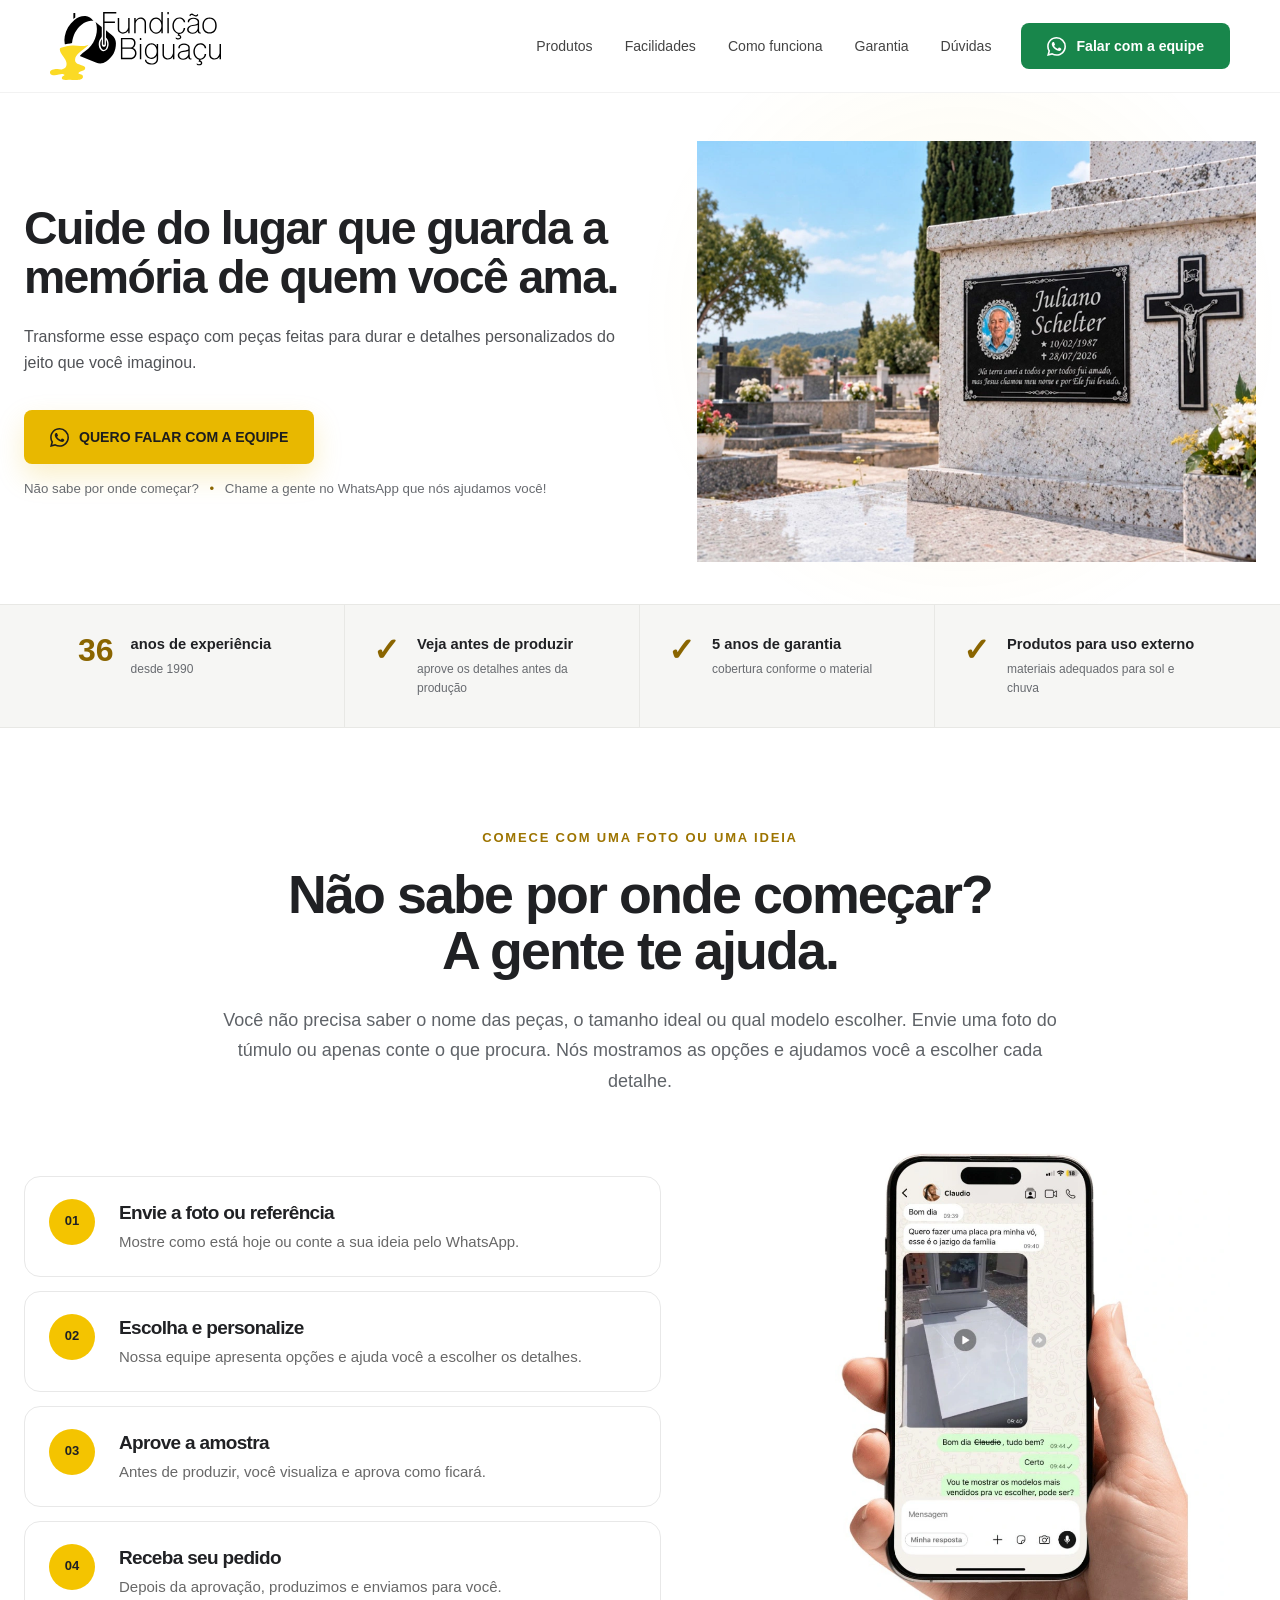
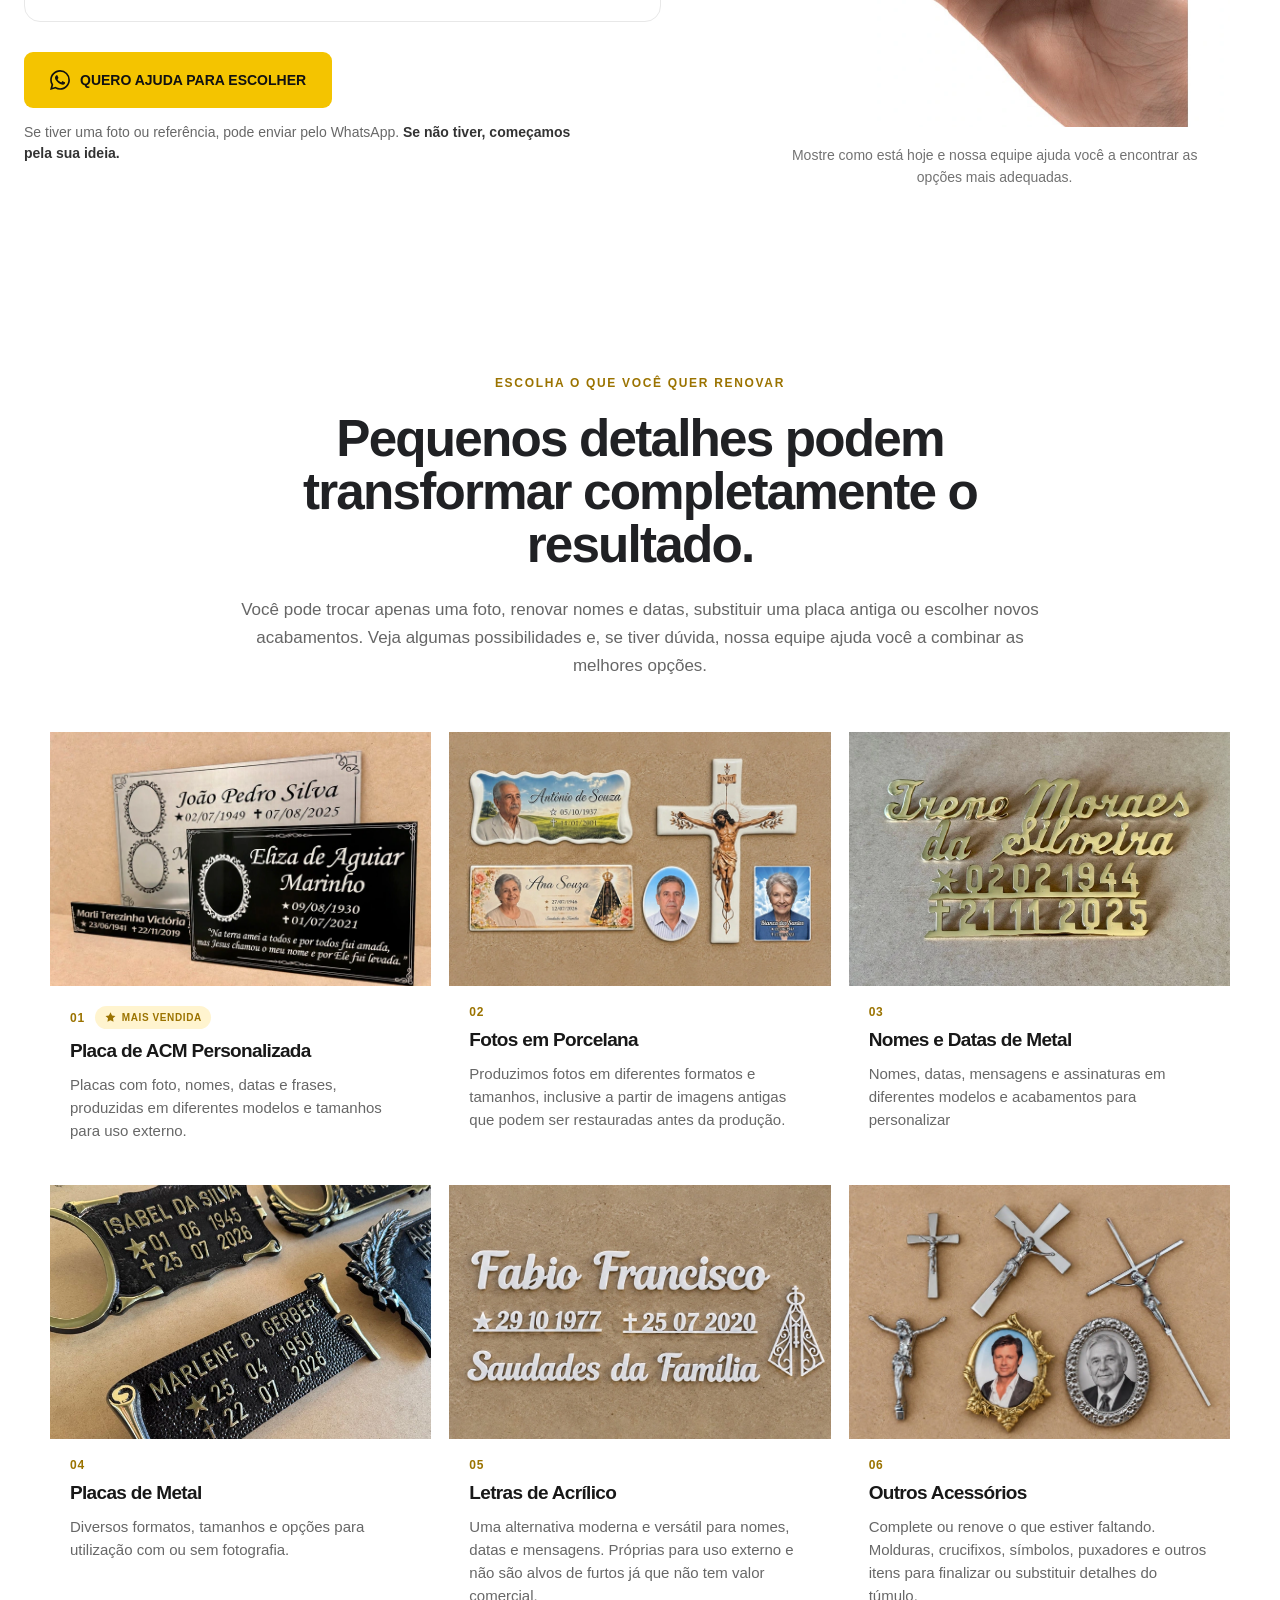
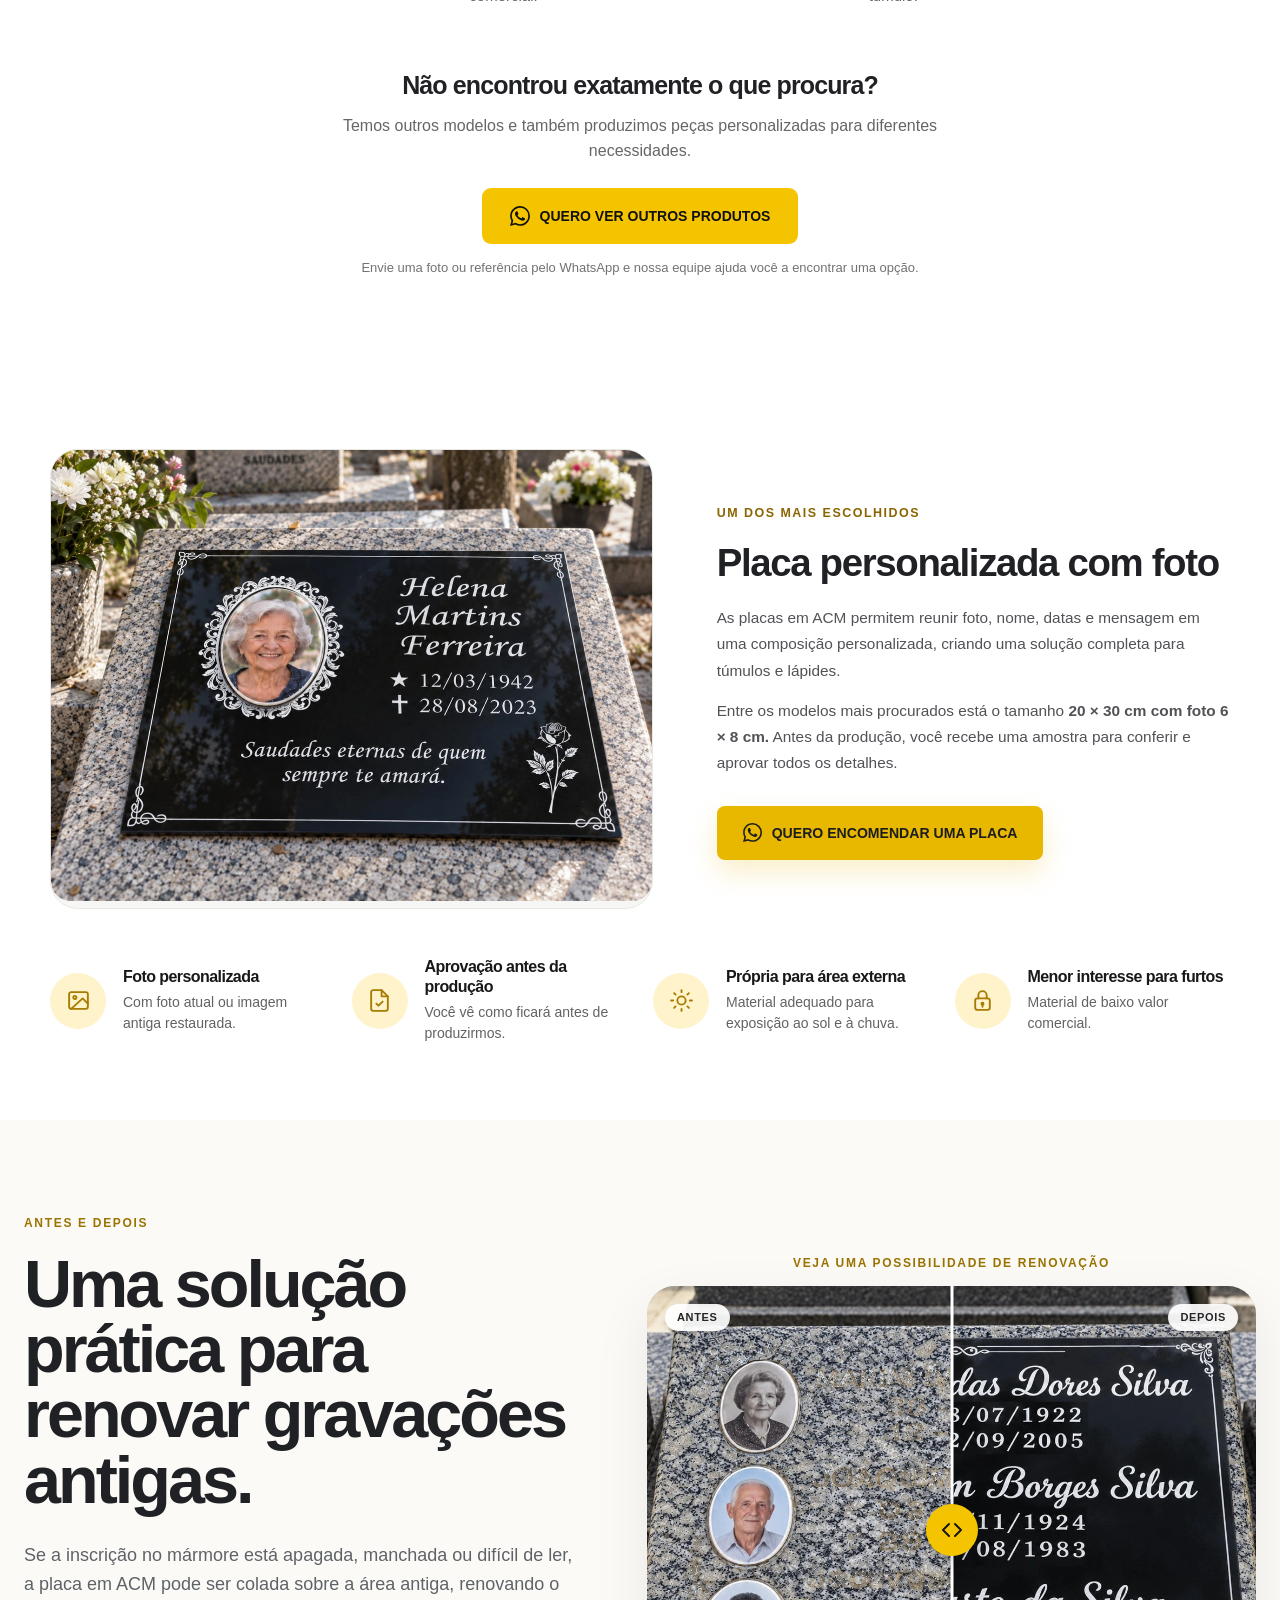
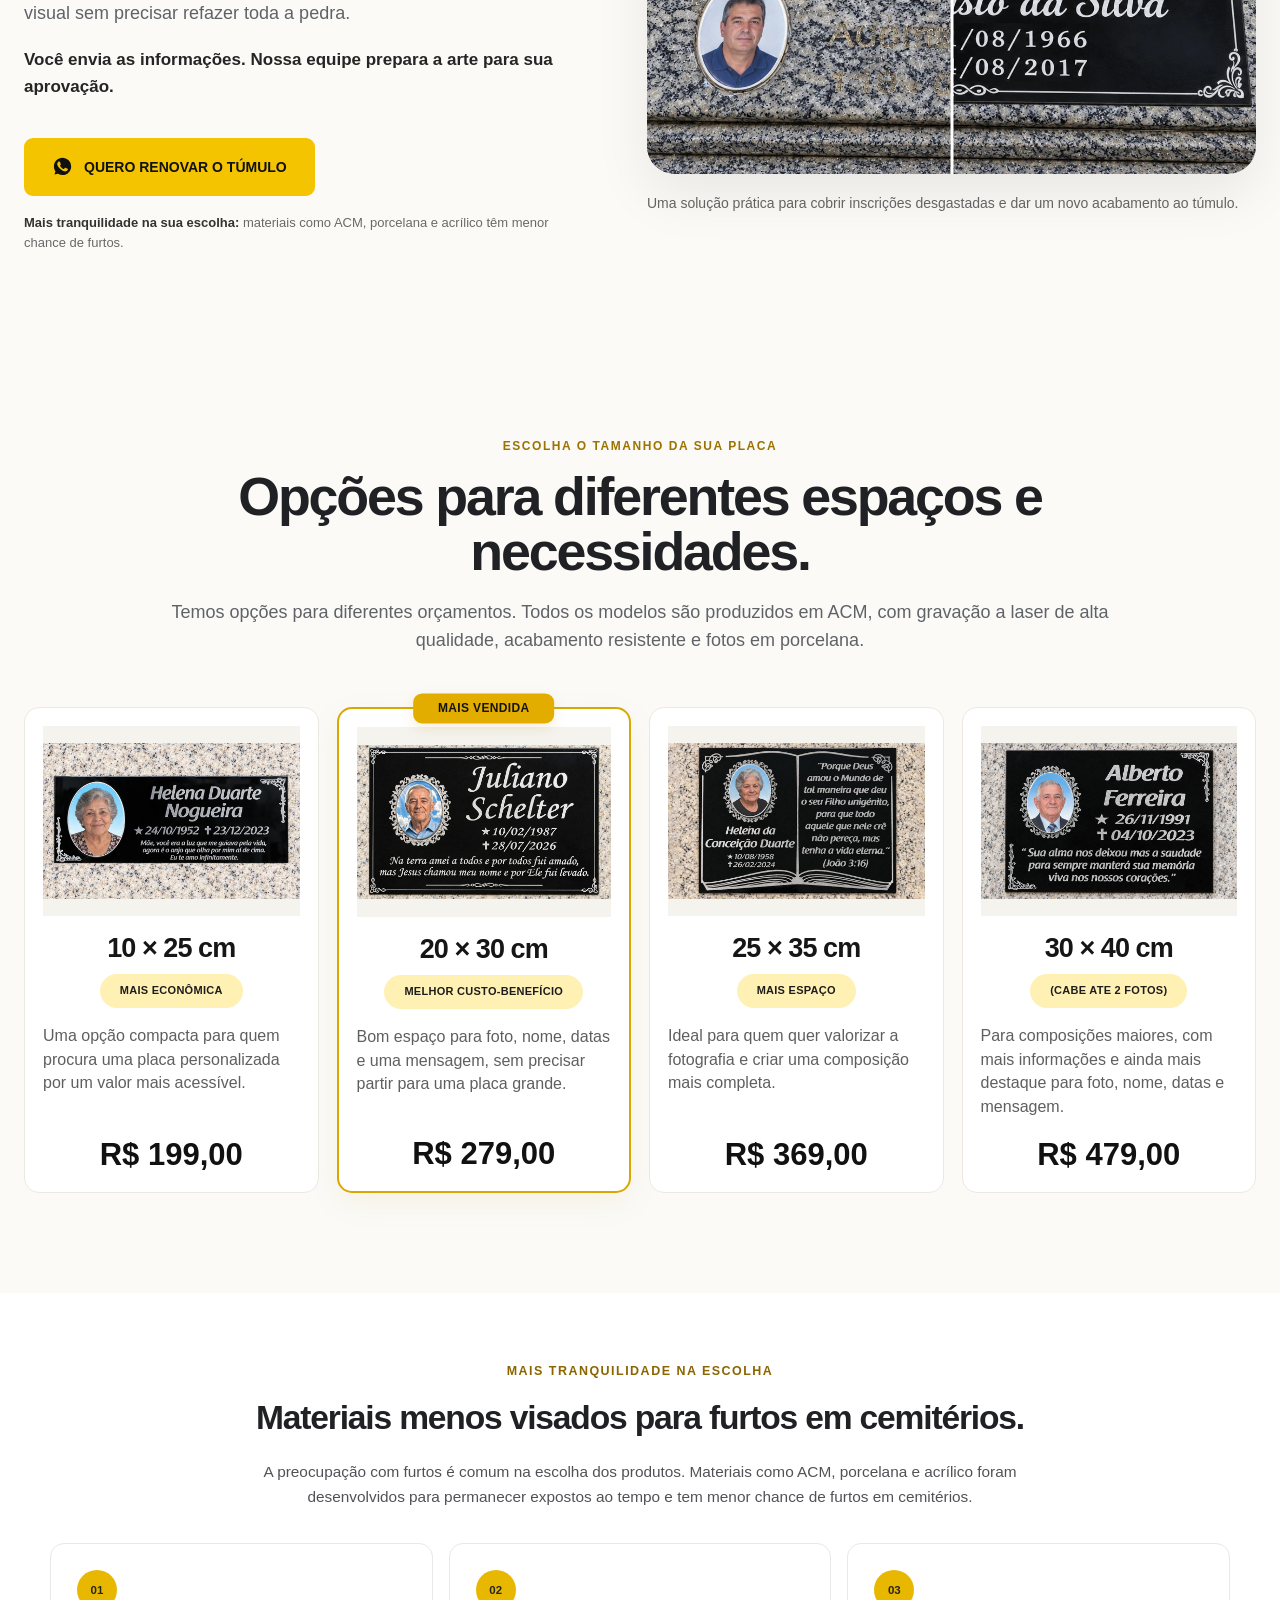
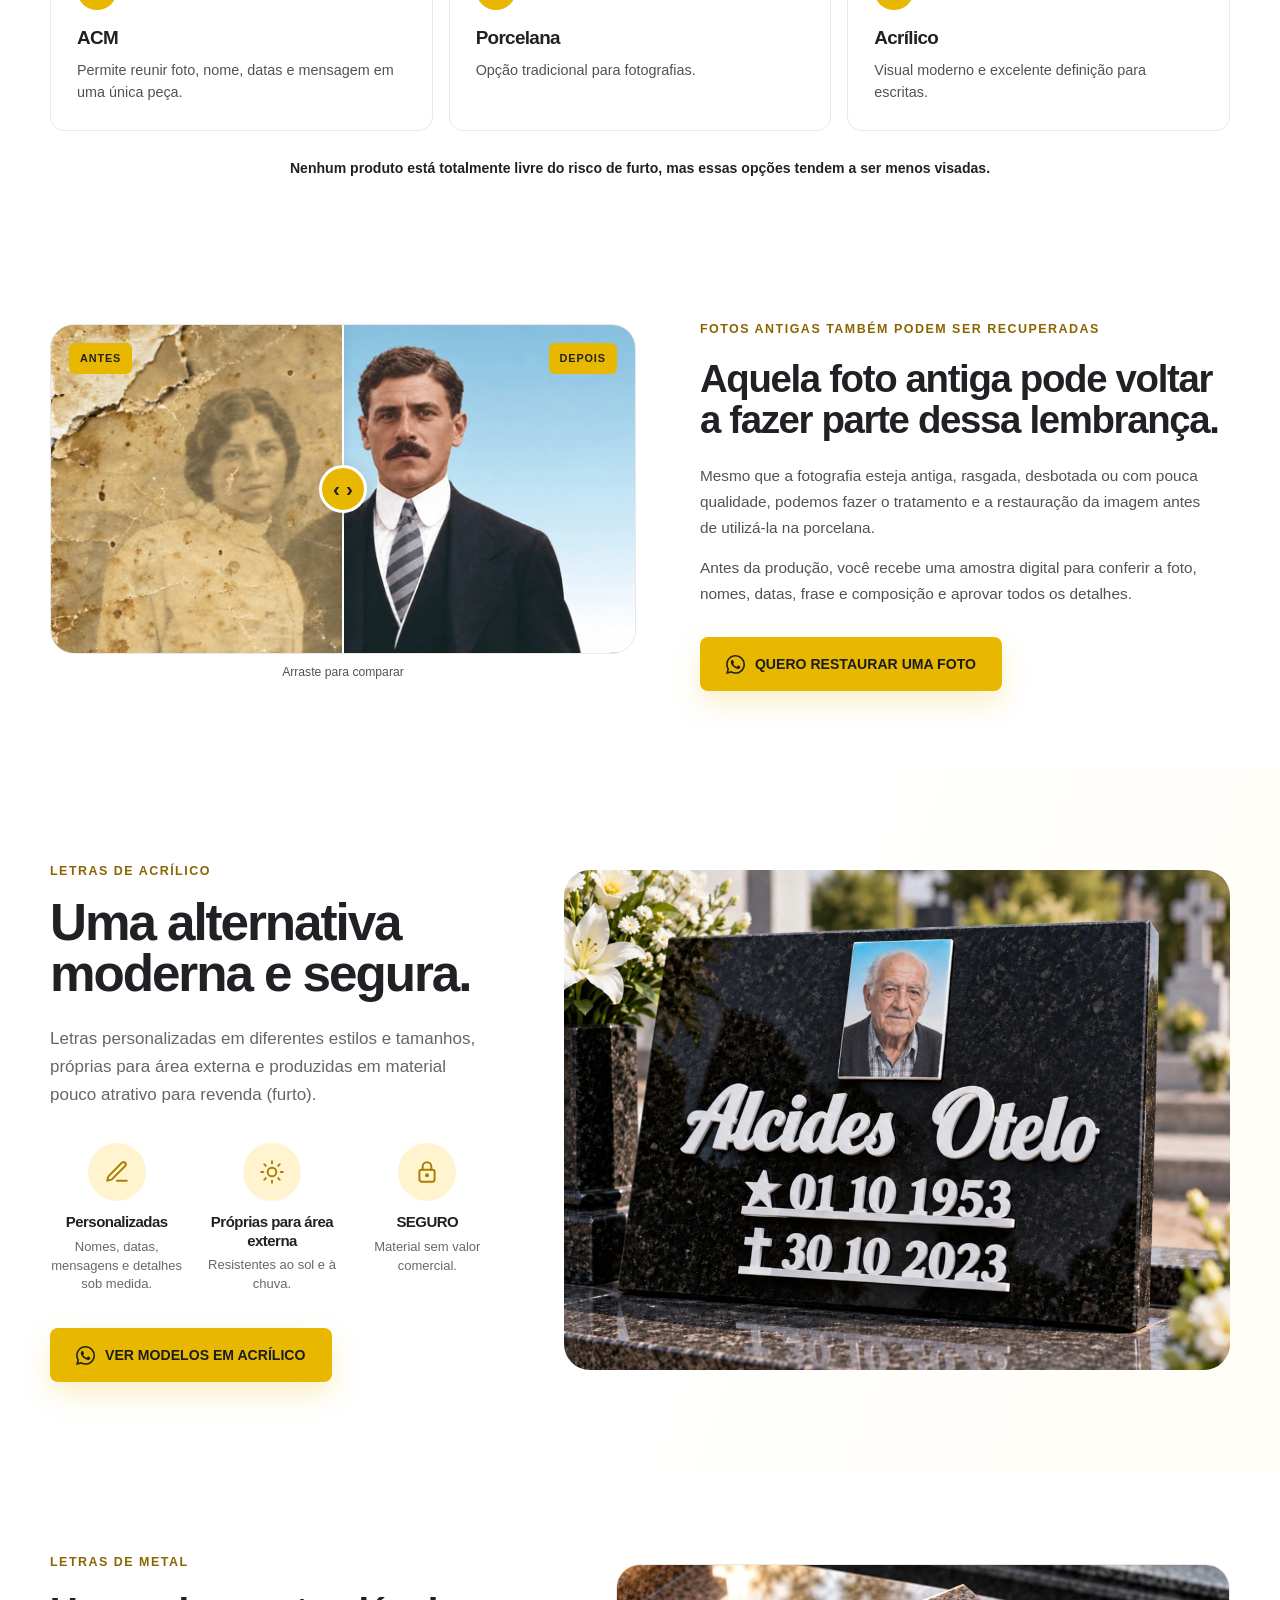
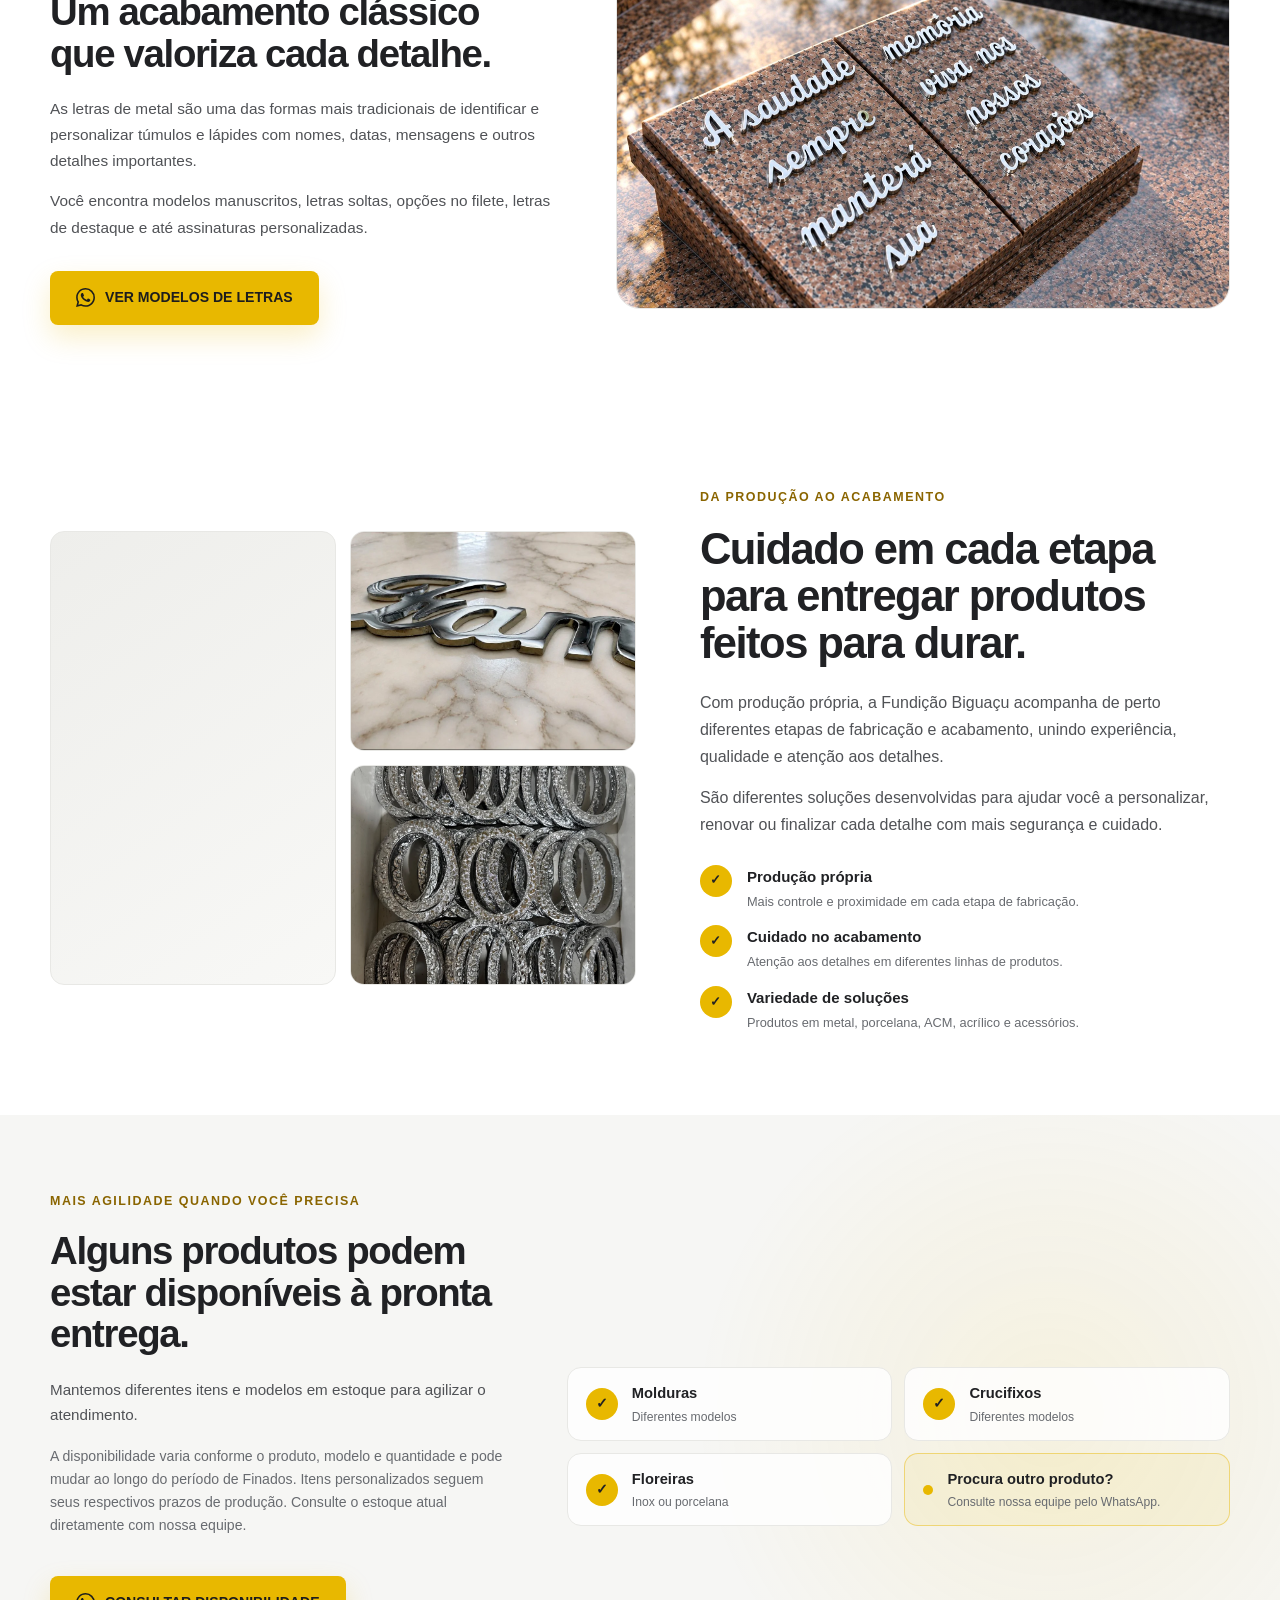
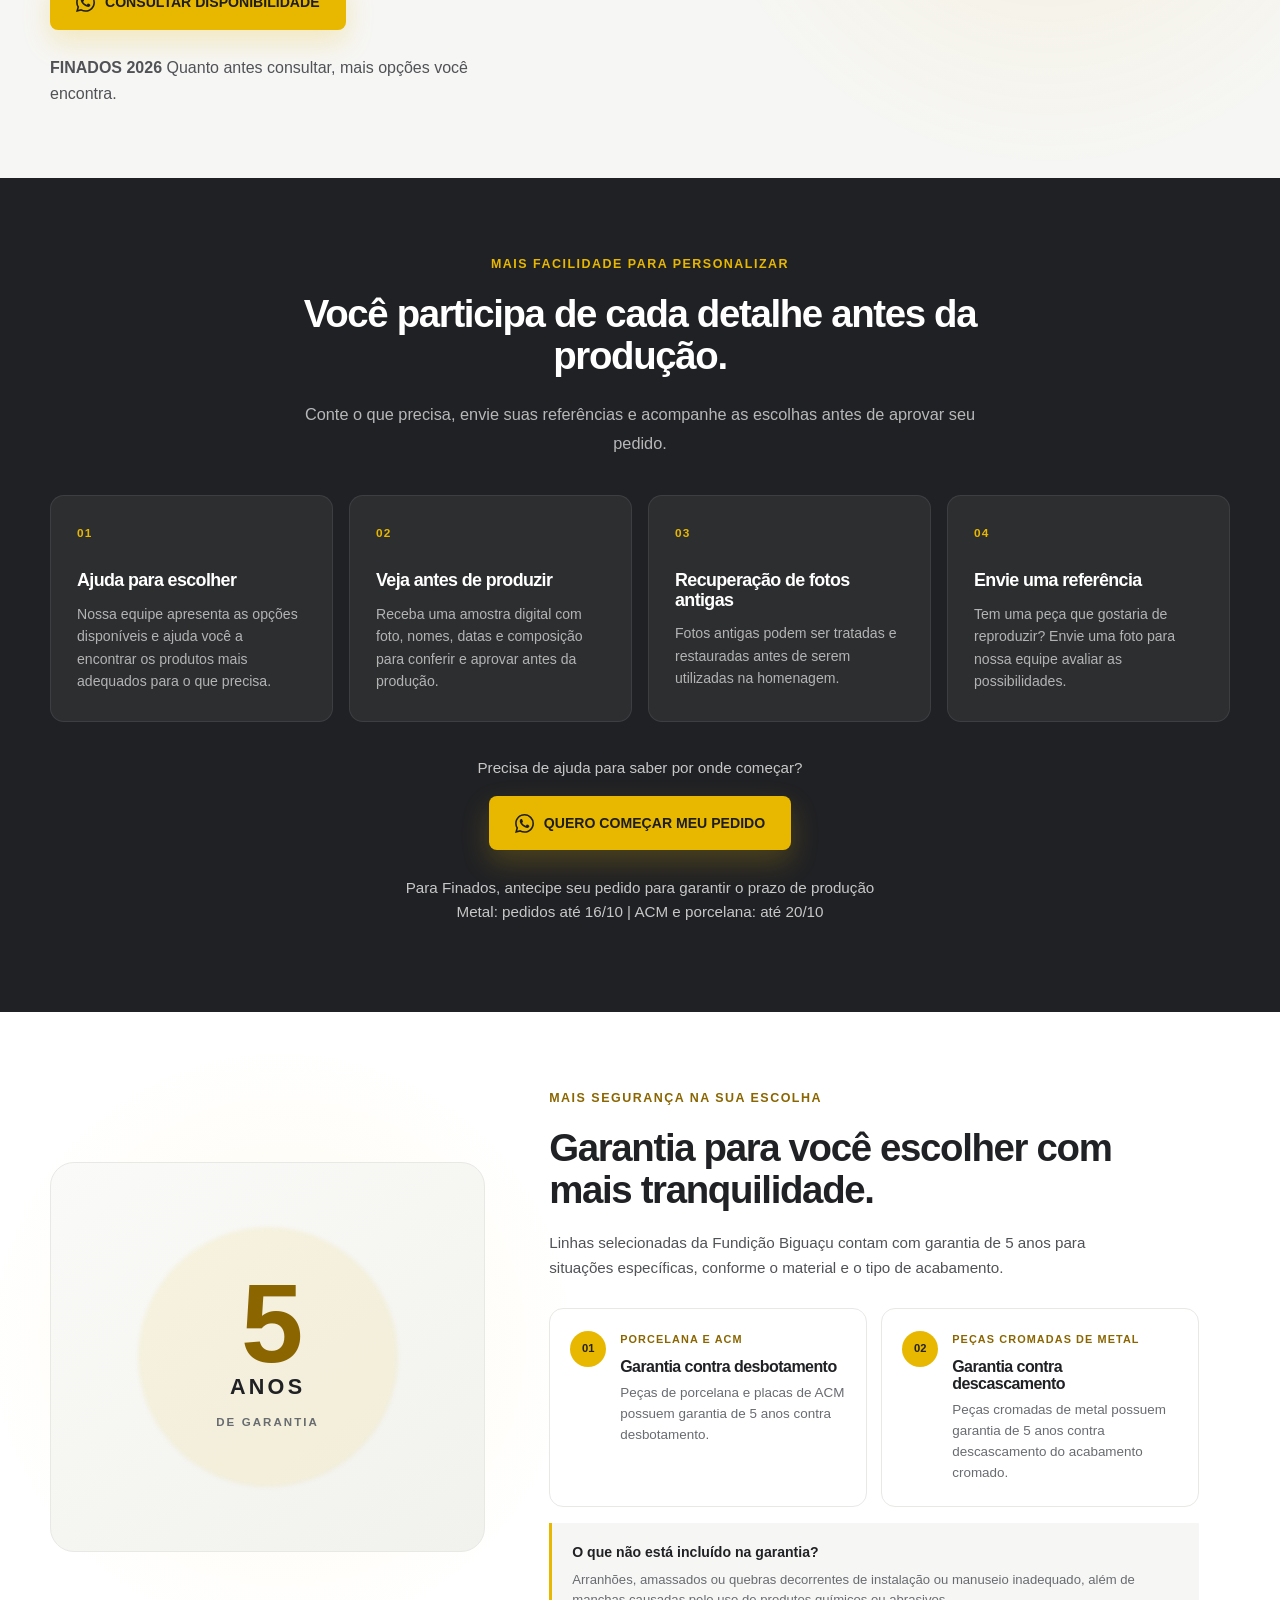
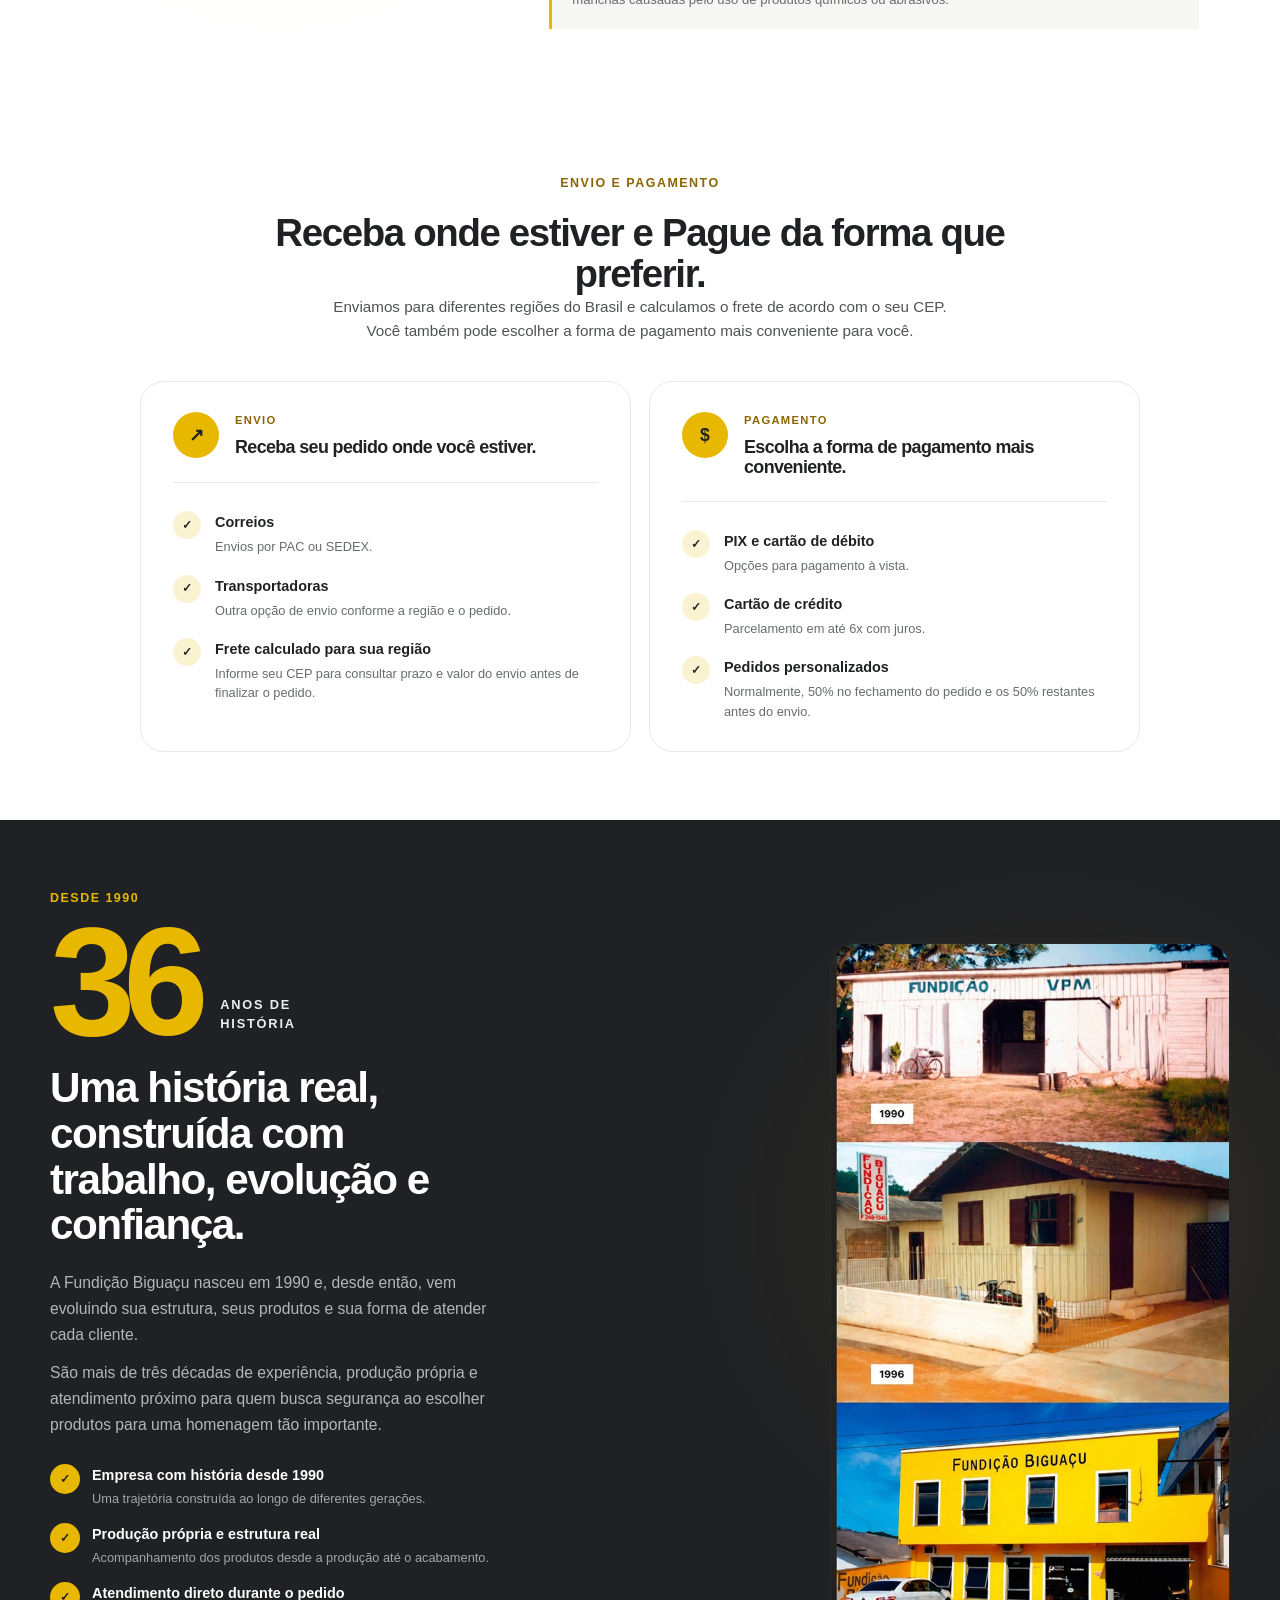
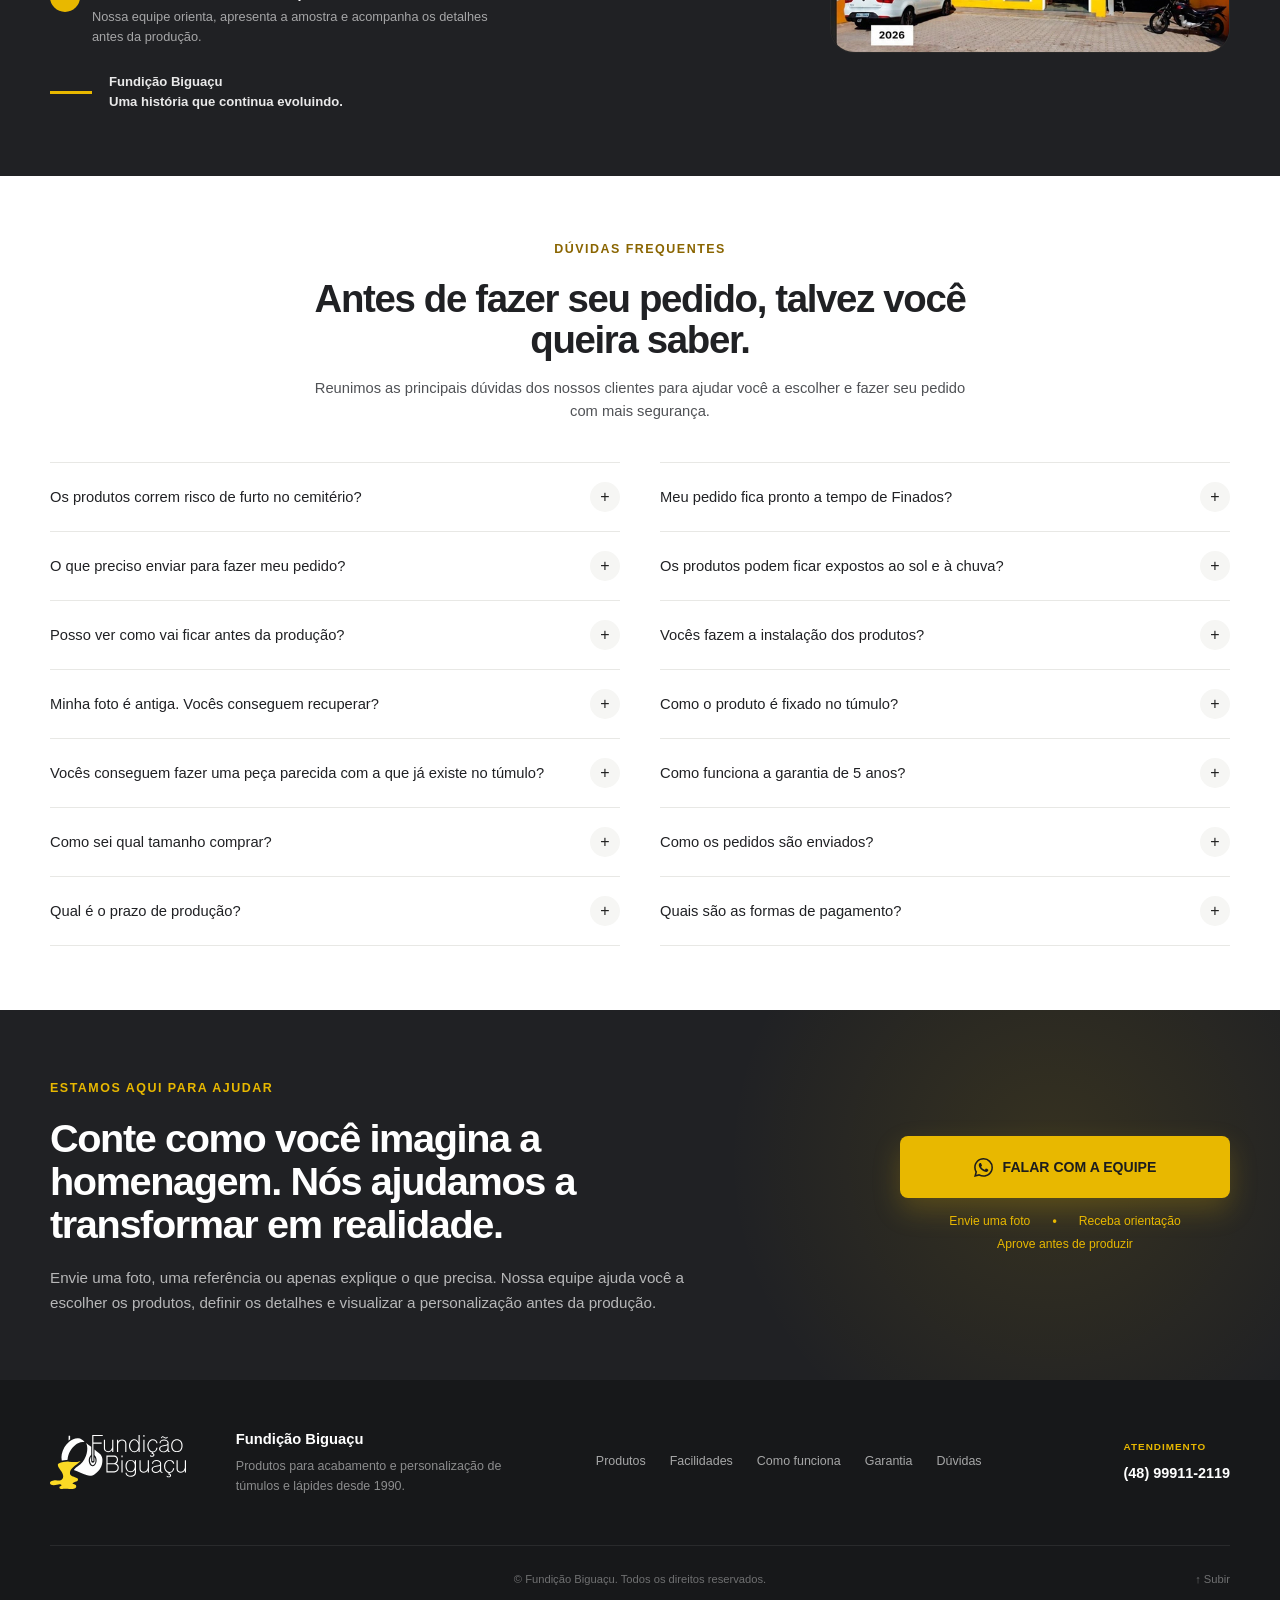
==== commit 573643bb: "Remove informações de Finados da LP B2C" ====
--- a/produtos-para-tumulos/index.html
+++ b/produtos-para-tumulos/index.html
@@ -204,14 +204,14 @@
       <nav class="desktop-nav" aria-label="Navegação principal">
         <a href="#produtos">Produtos</a>
         <a href="#vantagens">Facilidades</a>
-        <a href="#orientacao">Como funciona</a>
+        <a href="#como-funciona">Como funciona</a>
         <a href="#garantia">Garantia</a>
         <a href="#duvidas">Dúvidas</a>
       </nav>
 
       <a
   class="btn btn-header"
-  href="https://wa.me/5548999112119?text=*Ol%C3%A1%21%20Gostaria%20de%20ajuda%20para%20escolher%20produtos%20para%20um%20t%C3%BAmulo%20ou%20l%C3%A1pide.*"
+  href="https://wa.me/5548999112119?text=Ol%C3%A1%21%20Gostaria%20de%20ajuda%20para%20escolher%20produtos%20para%20um%20t%C3%BAmulo%20ou%20l%C3%A1pide."
   target="_blank"
   rel="noopener noreferrer"
   data-cta="header"
@@ -243,10 +243,6 @@
 
         <div class="hero-content">
 
-  <span class="eyebrow">
-    FINADOS 2026
-  </span>
-
   <h1>
   Cuide do lugar que guarda a memória de quem você ama.
 </h1>
@@ -257,26 +253,11 @@
   </p>
 
 
-  <!-- REMOVER APÓS CAMPANHA DE FINADOS 2026 -->
-
-  <div class="hero-deadline">
-
-    <strong>
-      Garanta seu pedido para Finados
-    </strong>
-
-    <span>
-      Metal até 16/10 • ACM e porcelana até 20/10
-    </span>
-
-  </div>
-
-
-  <div class="hero-actions">
+    <div class="hero-actions">
 
     <a
       class="btn btn-primary"
-      href="https://wa.me/5548999112119?text=Ol%C3%A1%21%20Gostaria%20de%20ajuda%20para%20escolher%20e%20personalizar%20produtos%20para%20um%20t%C3%BAmulo%20ou%20l%C3%A1pide%20para%20Finados."
+      href="https://wa.me/5548999112119?text=Ol%C3%A1%21%20Gostaria%20de%20ajuda%20para%20escolher%20e%20personalizar%20produtos%20para%20t%C3%BAmulo."
       target="_blank"
       rel="noopener noreferrer"
       data-cta="hero"
@@ -3452,7 +3433,7 @@
         Facilidades
       </a>
 
-      <a href="#orientacao">
+      <a href="#como-funciona">
         Como funciona
       </a>
 
@@ -3529,4 +3510,4 @@
 <script src="js/main.js"></script>
 
 </body>
-</html>+</html>
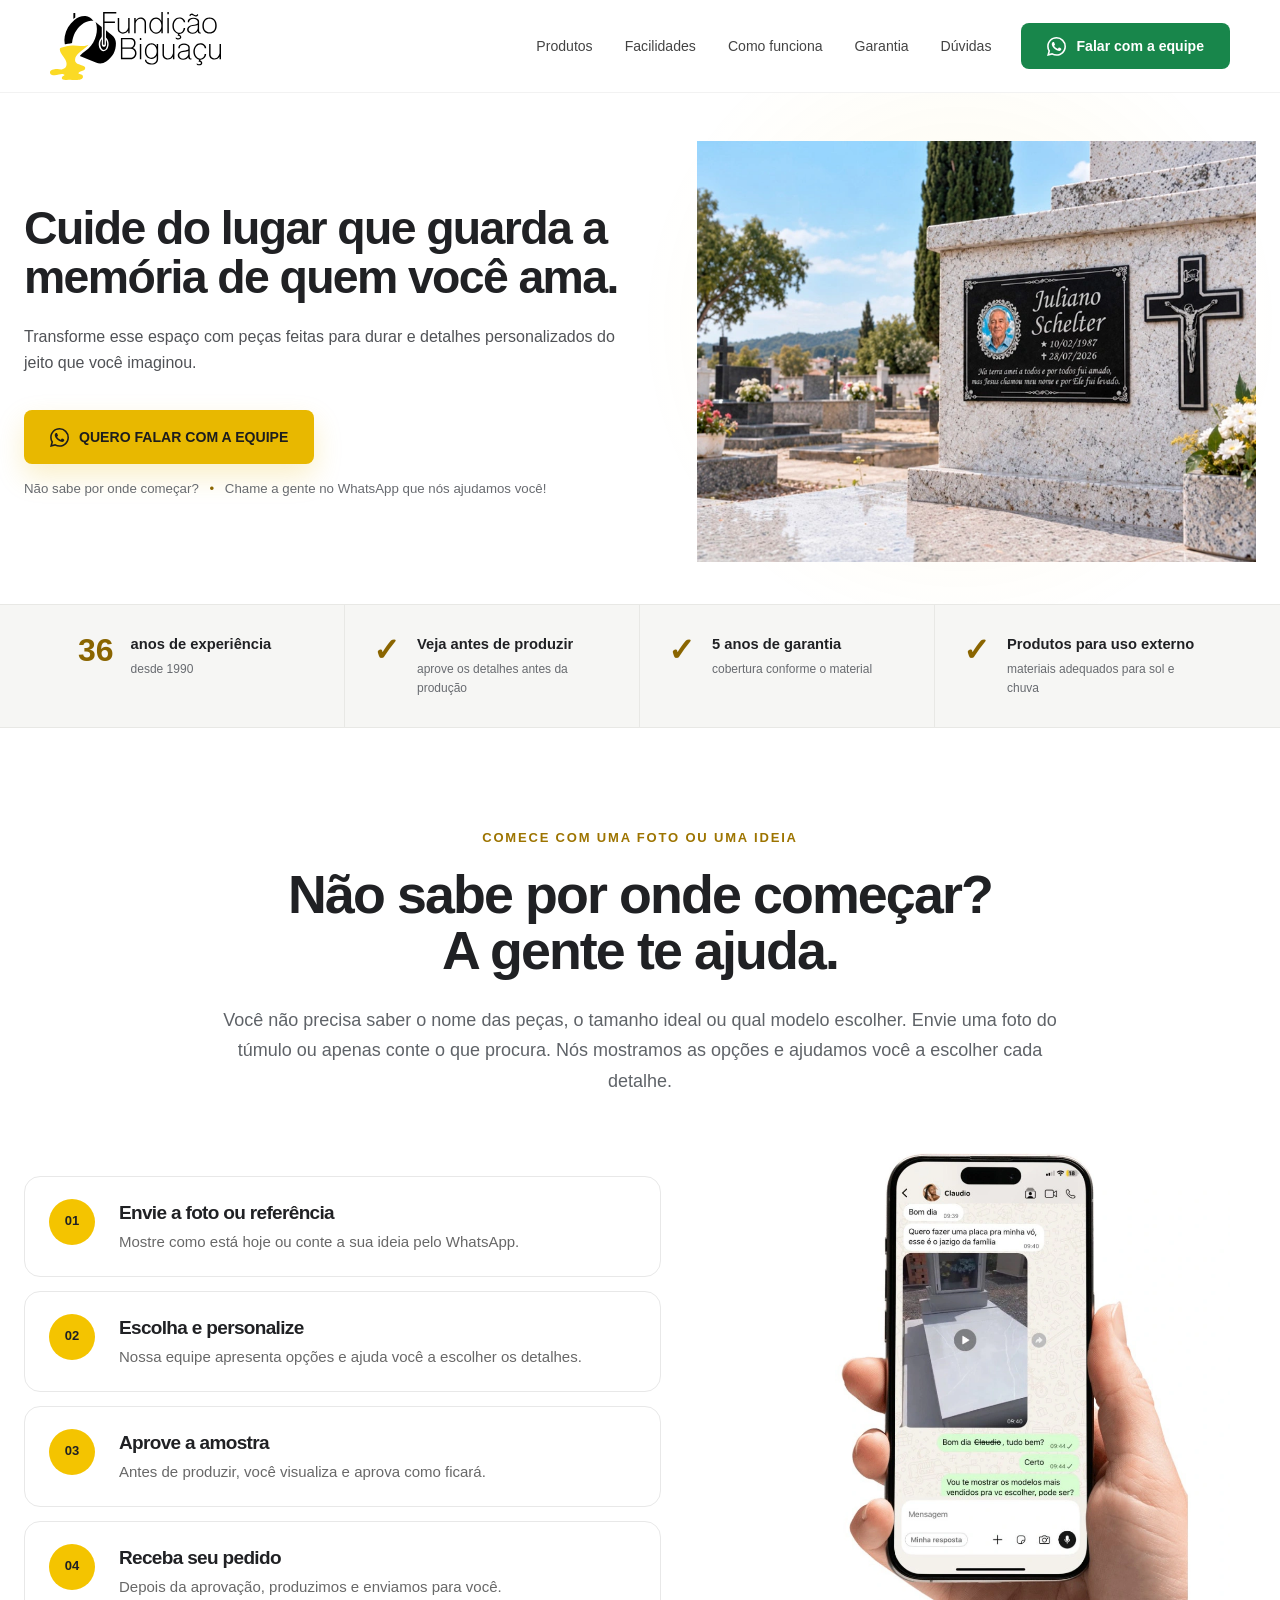
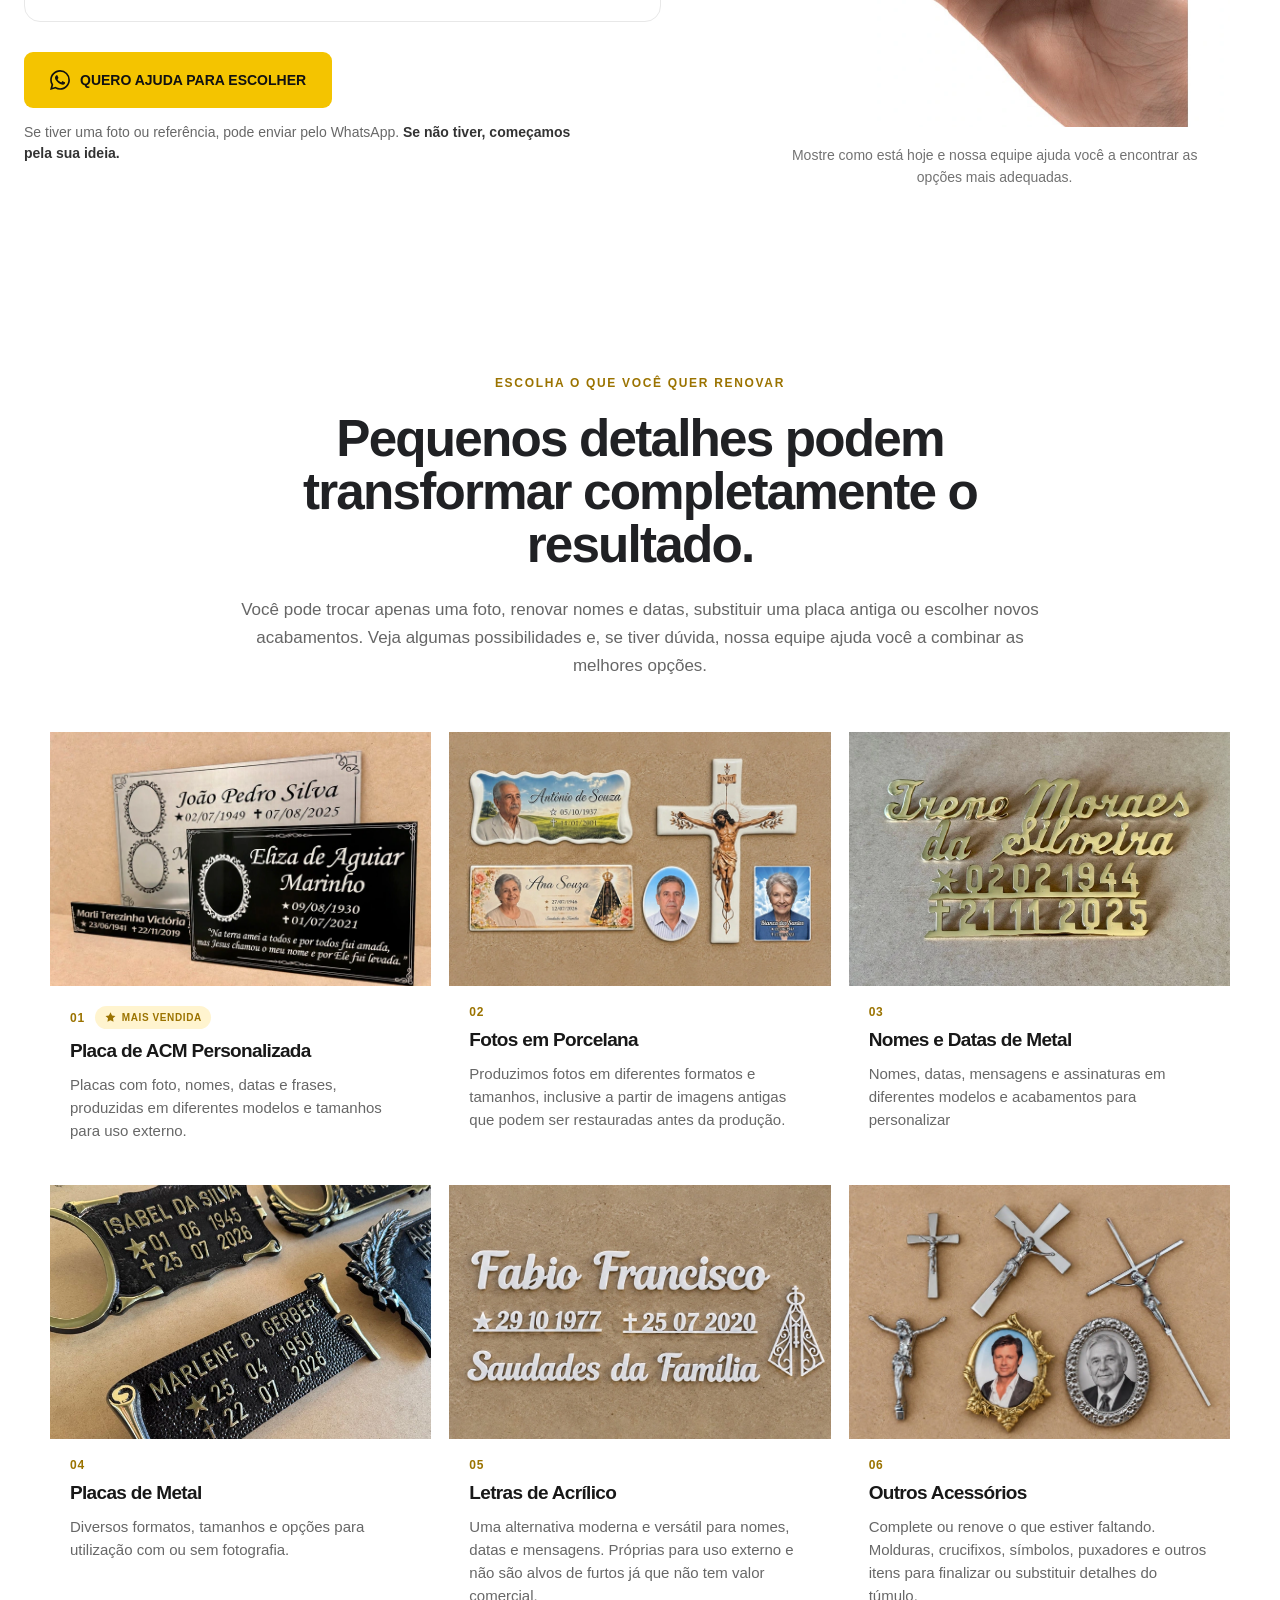
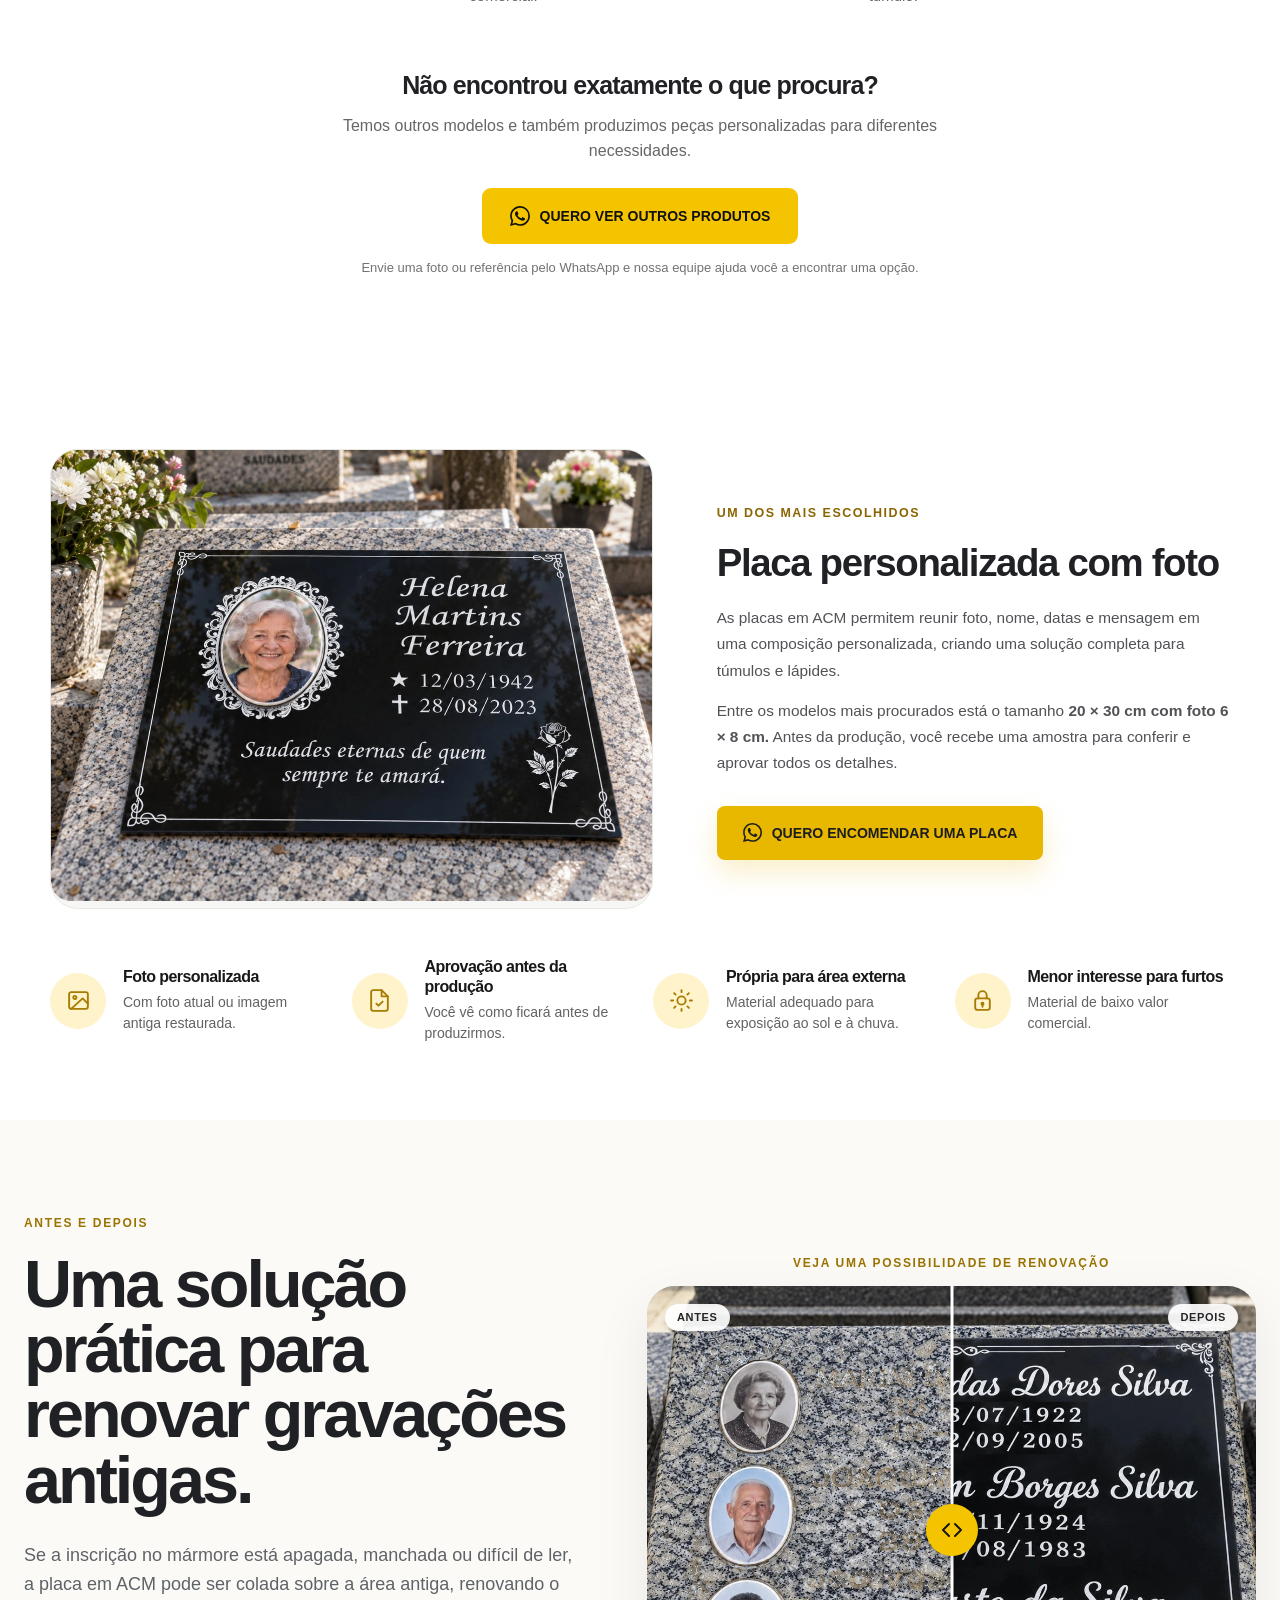
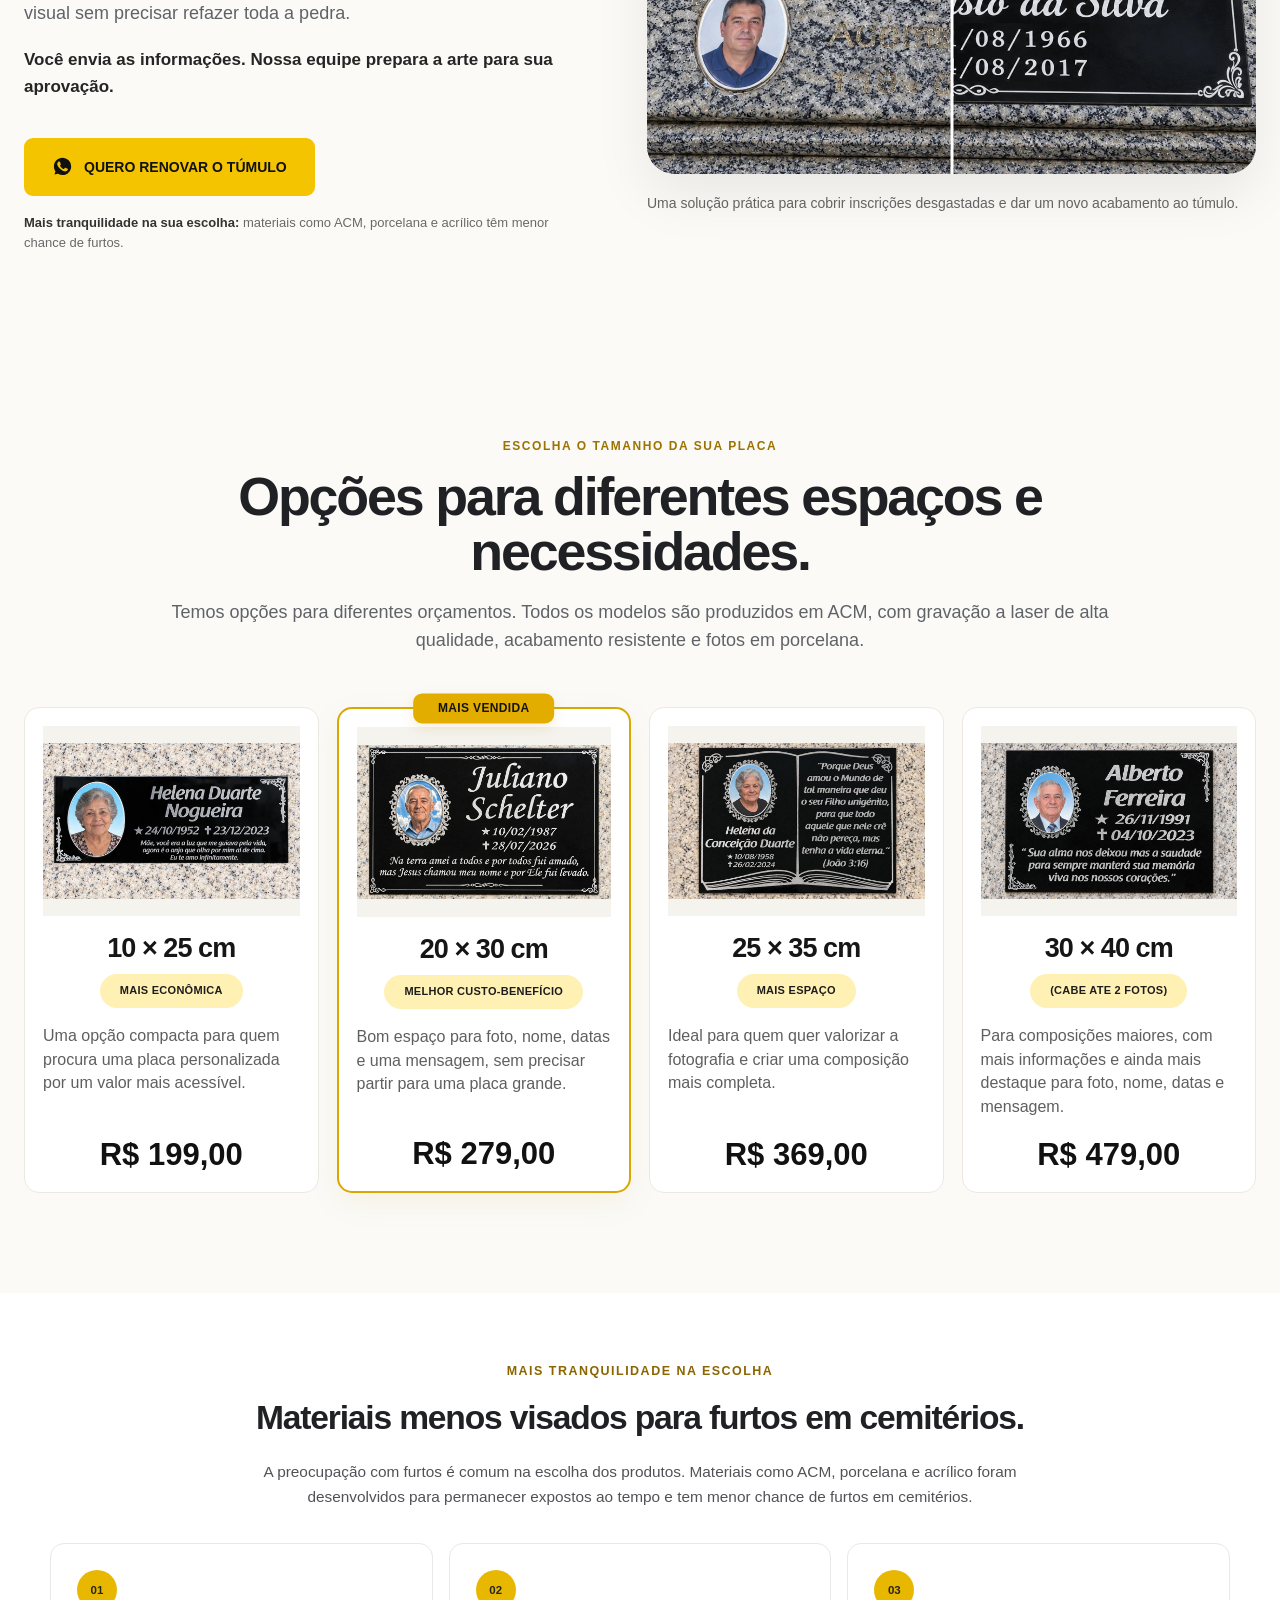
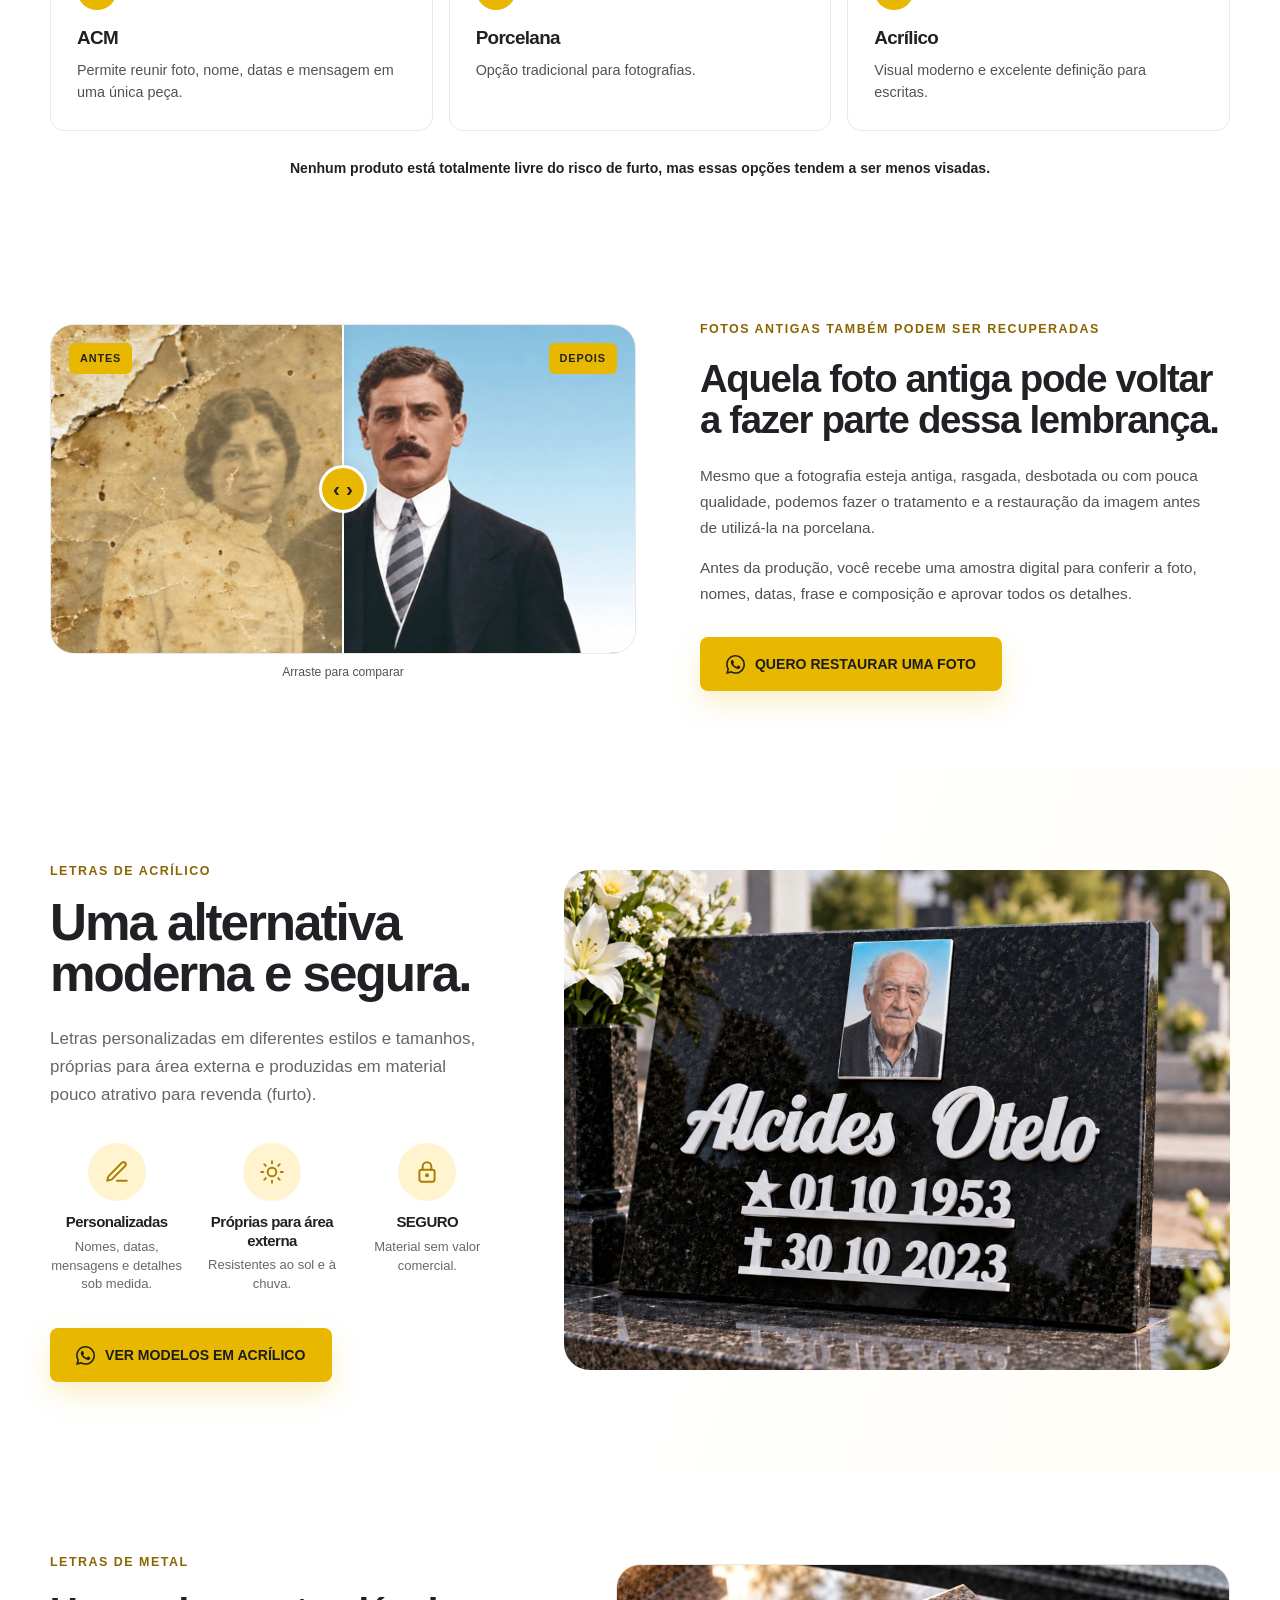
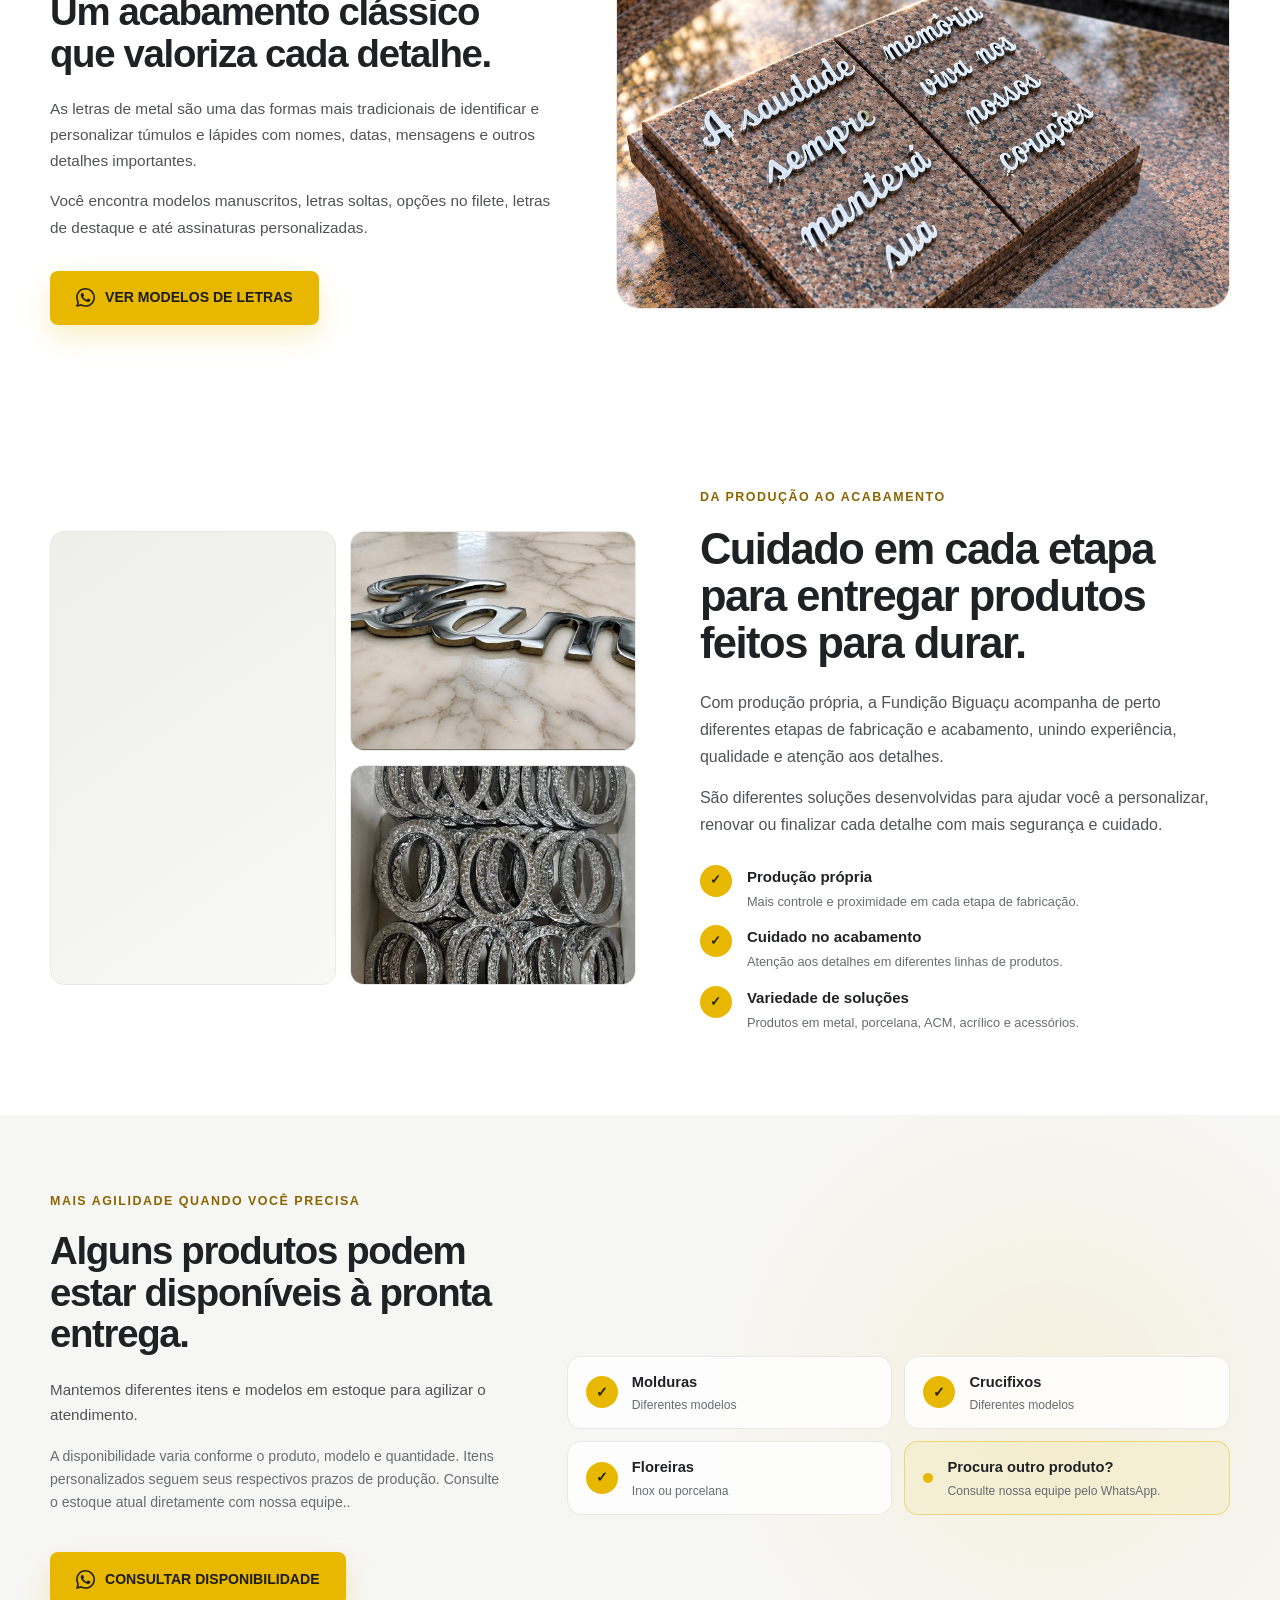
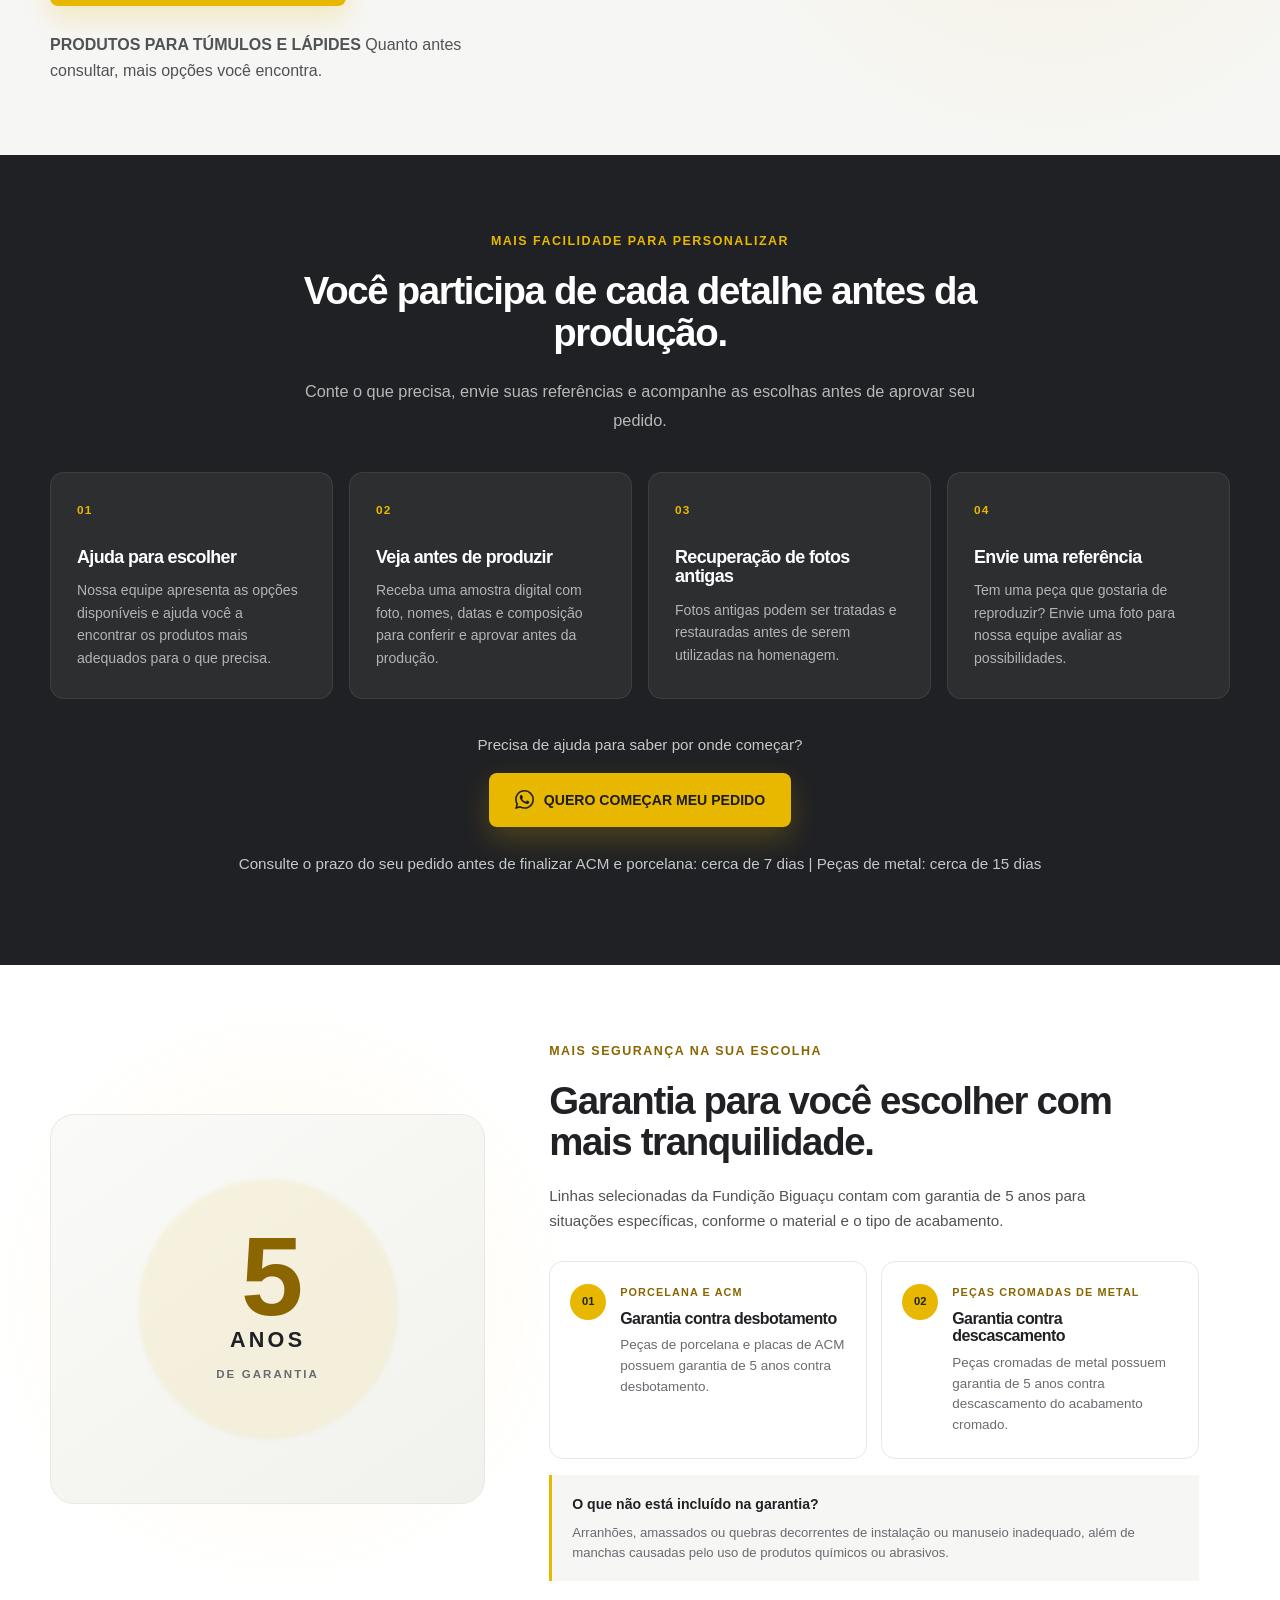
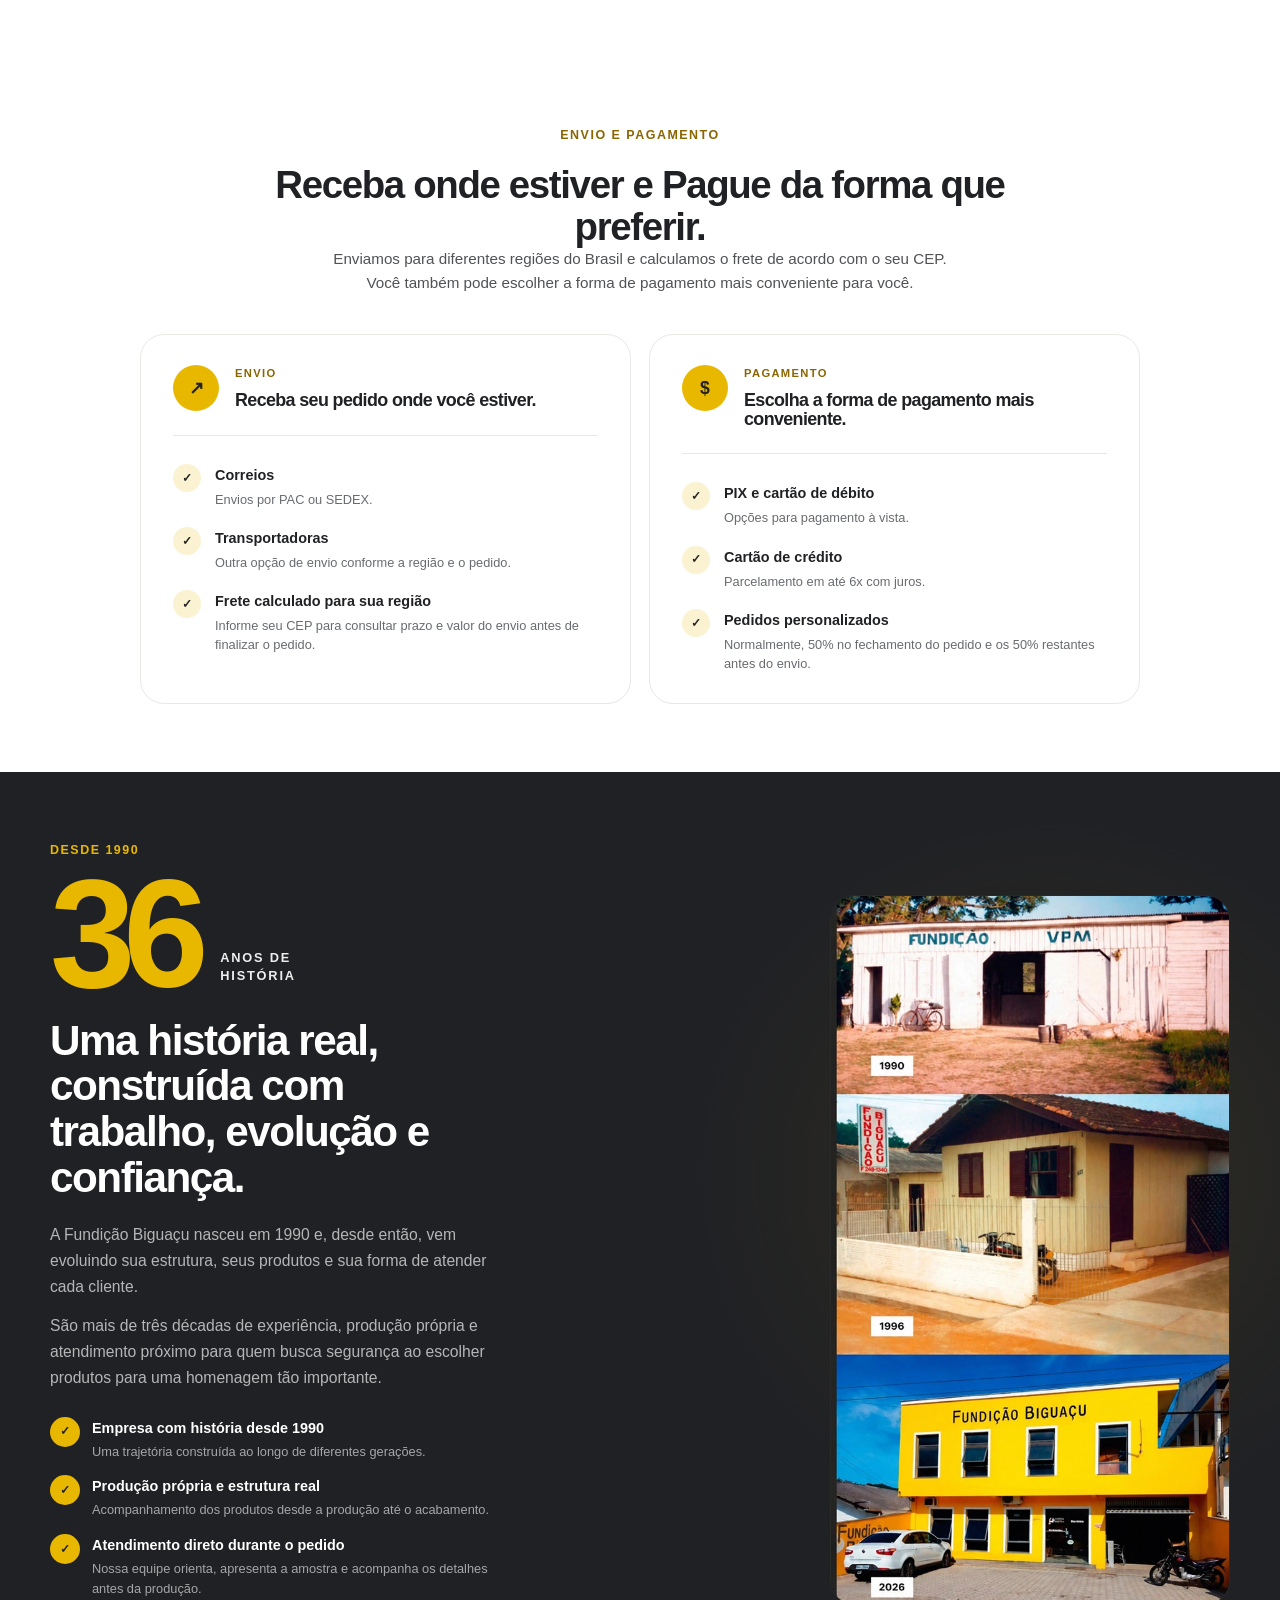
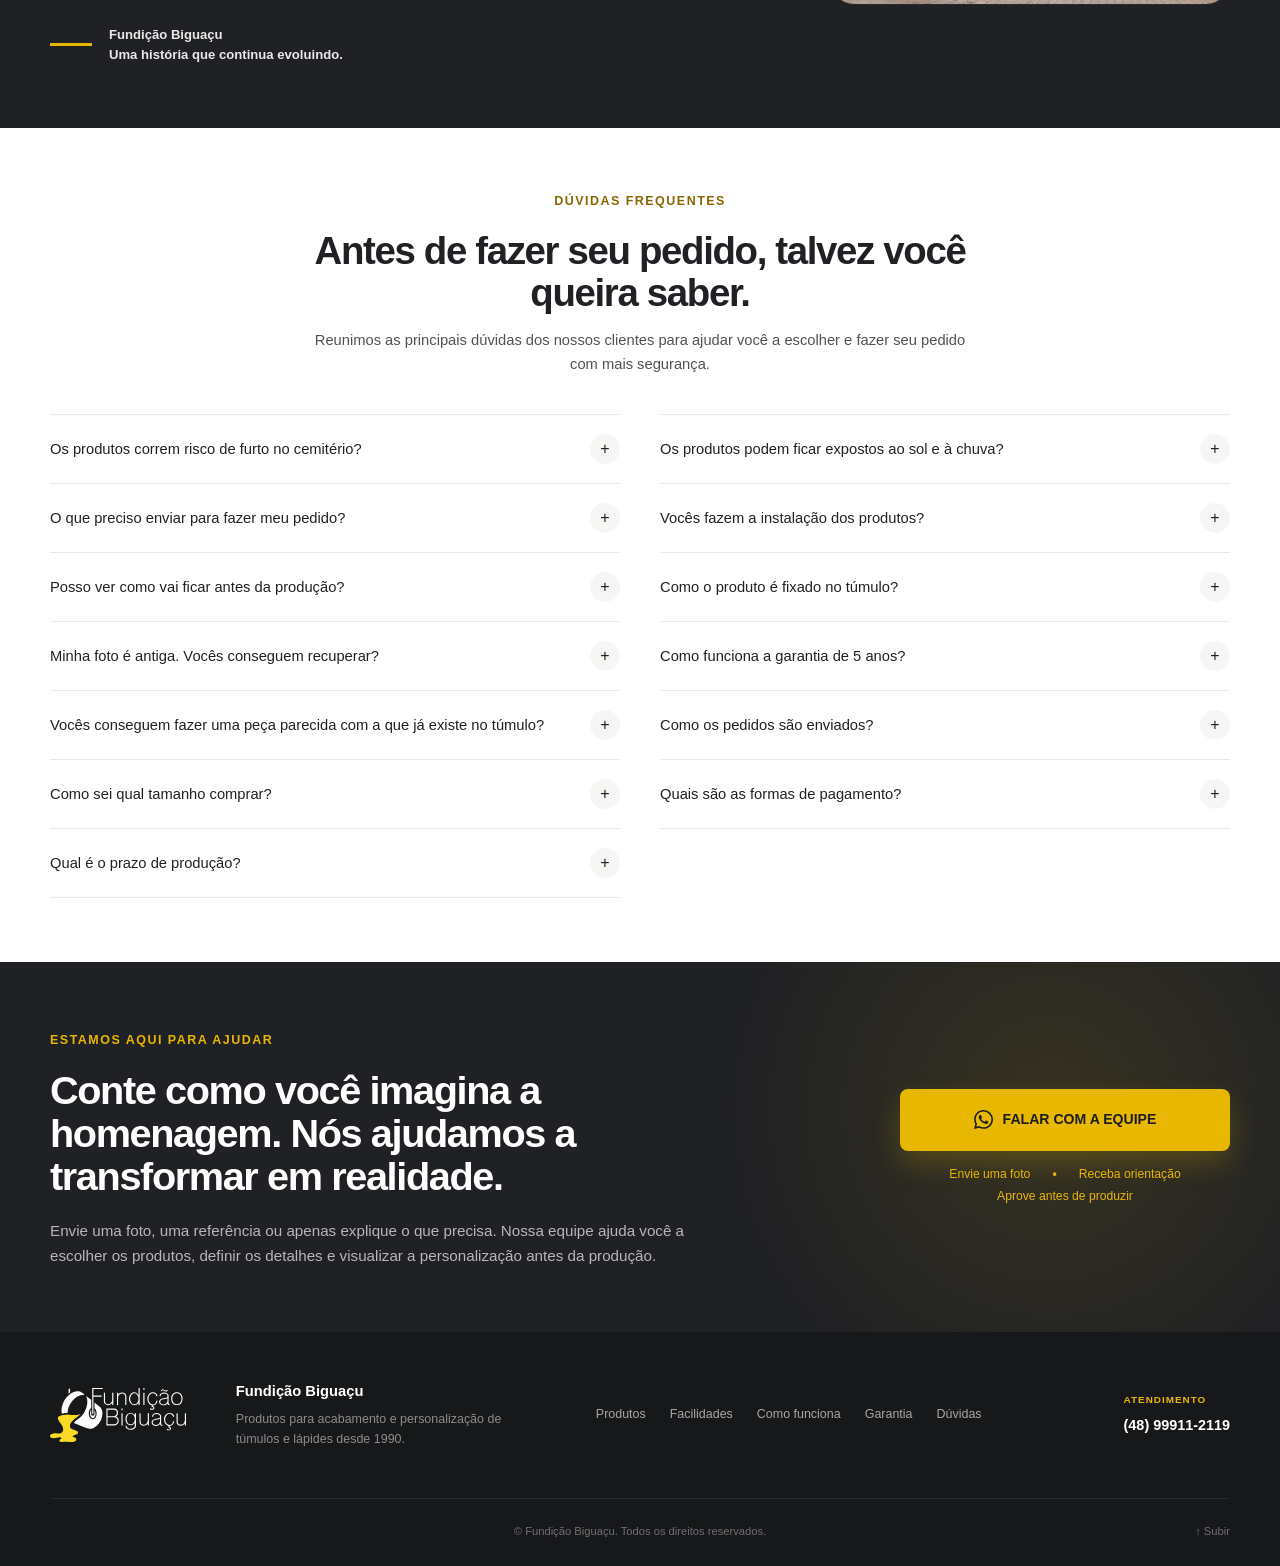
==== commit 6db0670b: "Atualização Retirada de Finados B2C" ====
--- a/produtos-para-tumulos/index.html
+++ b/produtos-para-tumulos/index.html
@@ -204,14 +204,14 @@
       <nav class="desktop-nav" aria-label="Navegação principal">
         <a href="#produtos">Produtos</a>
         <a href="#vantagens">Facilidades</a>
-        <a href="#como-funciona">Como funciona</a>
+        <a href="#orientacao">Como funciona</a>
         <a href="#garantia">Garantia</a>
         <a href="#duvidas">Dúvidas</a>
       </nav>
 
       <a
   class="btn btn-header"
-  href="https://wa.me/5548999112119?text=Ol%C3%A1%21%20Gostaria%20de%20ajuda%20para%20escolher%20produtos%20para%20um%20t%C3%BAmulo%20ou%20l%C3%A1pide."
+  href="https://wa.me/5548999112119?text=%E2%9C%A8%20Ol%C3%A1%21%20Gostaria%20de%20ajuda%20para%20escolher%20produtos%20para%20um%20t%C3%BAmulo%20ou%20l%C3%A1pide.*"
   target="_blank"
   rel="noopener noreferrer"
   data-cta="header"
@@ -257,7 +257,7 @@
 
     <a
       class="btn btn-primary"
-      href="https://wa.me/5548999112119?text=Ol%C3%A1%21%20Gostaria%20de%20ajuda%20para%20escolher%20e%20personalizar%20produtos%20para%20t%C3%BAmulo."
+      href="https://wa.me/5548999112119?text=Ol%C3%A1%21%20Gostaria%20de%20ajuda%20para%20escolher%20e%20personalizar%20produtos%20para%20um%20t%C3%BAmulo%20ou%20l%C3%A1pide."
       target="_blank"
       rel="noopener noreferrer"
       data-cta="hero"
@@ -469,7 +469,7 @@
         <!-- CTA -->
         <div class="orientacao-b2c__cta">
           <a
-            href="https://wa.me/5548999112119"
+            href="https://wa.me/5548999112119?text=%E2%9C%A8%20Ol%C3%A1%21%20Gostaria%20de%20ajuda%20para%20escolher%20os%20produtos%20mais%20adequados%20para%20o%20t%C3%BAmulo%20ou%20l%C3%A1pide."
             class="btn-whatsapp orientacao-b2c__button"
             target="_blank"
             rel="noopener"
@@ -725,7 +725,7 @@
       </p>
 
       <a
-        href="https://wa.me/5548999112119"
+        href="https://wa.me/5548999112119?text=%E2%9C%A8%20Ol%C3%A1%21%20N%C3%A3o%20encontrei%20exatamente%20o%20que%20procuro%20e%20quero%20ver%20outros%20produtos."
         class="produtos-b2c__button"
         target="_blank"
         rel="noopener"
@@ -815,7 +815,7 @@
 
       <a
         class="btn btn-primary"
-        href="https://wa.me/5548999112119?text=Ol%C3%A1%21%20Gostaria%20de%20conhecer%20os%20modelos%20de%20placas%20em%20ACM%20com%20foto."
+        href="https://wa.me/5548999112119?text=%E2%9C%A8%20Ol%C3%A1%21%20Gostaria%20de%20conhecer%20os%20modelos%20de%20placas%20em%20ACM%20com%20foto."
         target="_blank"
         rel="noopener noreferrer"
         data-cta="acm-foto"
@@ -1008,7 +1008,7 @@
       <div class="acm-destaque__cta">
 
         <a
-          href="https://wa.me/5548999112119"
+          href="https://wa.me/5548999112119?text=%E2%9C%A8%20Ol%C3%A1%21%20Gostaria%20de%20ajuda%20para%20renovar%20um%20t%C3%BAmulo%20com%20uma%20placa%20em%20ACM."
           class="acm-destaque__button"
           target="_blank"
           rel="noopener"
@@ -1522,7 +1522,7 @@
       
       <a
         class="btn btn-primary"
-        href="https://wa.me/5548999112119?text=Ol%C3%A1%21%20Gostaria%20de%20conhecer%20as%20op%C3%A7%C3%B5es%20de%20fotos%20e%20restaura%C3%A7%C3%A3o%20para%20homenagens."
+        href="https://wa.me/5548999112119?text=%E2%9C%A8%20Ol%C3%A1%21%20Gostaria%20de%20conhecer%20as%20op%C3%A7%C3%B5es%20de%20fotos%20e%20restaura%C3%A7%C3%A3o%20para%20homenagens."
         target="_blank"
         rel="noopener noreferrer"
         data-cta="fotos-restauracao"
@@ -1680,7 +1680,7 @@
 
       <a
         class="btn btn-primary acrylic-button"
-        href="https://wa.me/5548999112119?text=Ol%C3%A1%21%20Gostaria%20de%20conhecer%20os%20modelos%20de%20letras%20em%20acr%C3%ADlico."
+        href="https://wa.me/5548999112119?text=%E2%9C%A8%20Ol%C3%A1%21%20Gostaria%20de%20conhecer%20os%20modelos%20de%20letras%20em%20acr%C3%ADlico."
         target="_blank"
         rel="noopener noreferrer"
         data-cta="acrilico"
@@ -1761,7 +1761,7 @@
 
       <a
         class="btn btn-primary"
-        href="https://wa.me/5548999112119?text=Ol%C3%A1%21%20Gostaria%20de%20conhecer%20os%20modelos%20de%20letras%20de%20metal."
+        href="https://wa.me/5548999112119?text=%E2%9C%A8%20Ol%C3%A1%21%20Gostaria%20de%20conhecer%20os%20modelos%20de%20letras%20de%20metal."
         target="_blank"
         rel="noopener noreferrer"
         data-cta="letras-metal"
@@ -1945,15 +1945,14 @@
       </p>
 
       <p class="stock-note">
-        A disponibilidade varia conforme o produto, modelo e quantidade 
-        e pode mudar ao longo do período de Finados. 
+        A disponibilidade varia conforme o produto, modelo e quantidade.
         Itens personalizados seguem seus respectivos prazos de produção.
-        Consulte o estoque atual diretamente com nossa equipe.
+        Consulte o estoque atual diretamente com nossa equipe..
       </p>
 
       <a
         class="btn btn-primary"
-        href="https://wa.me/5548999112119?text=Ol%C3%A1%21%20Gostaria%20de%20consultar%20quais%20produtos%20est%C3%A3o%20dispon%C3%ADveis%20%C3%A0%20pronta%20entrega."
+        href="https://wa.me/5548999112119?text=%E2%9C%A8%20Ol%C3%A1%21%20Gostaria%20de%20consultar%20quais%20produtos%20est%C3%A3o%20dispon%C3%ADveis%20%C3%A0%20pronta%20entrega."
         target="_blank"
         rel="noopener noreferrer"
         data-cta="pronta-entrega"
@@ -1971,7 +1970,7 @@
 
       </a>
       <div class="pronta-entrega-finados">
-  <br><strong>FINADOS 2026</strong>
+  <br><strong>PRODUTOS PARA TÚMULOS E LÁPIDES</strong>
 
   <span>
     Quanto antes consultar, mais opções você encontra.
@@ -2146,7 +2145,7 @@
 
       <a
         class="btn btn-primary"
-        href="https://wa.me/5548999112119?text=Ol%C3%A1%21%20Gostaria%20de%20ajuda%20para%20escolher%20e%20personalizar%20os%20produtos%20para%20uma%20homenagem."
+        href="https://wa.me/5548999112119?text=%E2%9C%A8%20Ol%C3%A1%21%20Gostaria%20de%20ajuda%20para%20escolher%20e%20personalizar%20os%20produtos%20para%20uma%20homenagem."
         target="_blank"
         rel="noopener noreferrer"
         data-cta="facilidades"
@@ -2167,8 +2166,8 @@
       </a>
       <br> <br>
       <p>
-        Para Finados, antecipe seu pedido para garantir o prazo de produção <br>
-        Metal: pedidos até 16/10 | ACM e porcelana: até 20/10
+        Consulte o prazo do seu pedido antes de finalizar
+ACM e porcelana: cerca de 7 dias | Peças de metal: cerca de 15 dias
       </p>
 
     </div>
@@ -2992,51 +2991,6 @@
       <div class="faq-list">
 
 
-        <!-- 08 -->
-
-        <div class="faq-item">
-
-          <button
-            class="faq-question"
-            type="button"
-            aria-expanded="false"
-          >
-
-            <span>
-              Meu pedido fica pronto a tempo de Finados?
-            </span>
-
-            <span class="faq-icon" aria-hidden="true">
-              +
-            </span>
-
-          </button>
-
-          <div class="faq-answer">
-
-            <div class="faq-answer-inner">
-
-              <!-- REMOVER OU ATUALIZAR APÓS FINADOS 2026 -->
-
-              <p>
-                Para Finados 2026, os pedidos de peças de metal
-                devem ser realizados até 16/10 e os pedidos de
-                ACM, porcelana e demais materiais até 20/10.
-              </p>
-
-              <p>
-                O prazo de entrega após o envio varia conforme
-                a região, por isso recomendamos não deixar
-                o pedido para os últimos dias.
-              </p>
-
-            </div>
-
-          </div>
-
-        </div>
-
-
         <!-- 09 -->
 
         <div class="faq-item">
@@ -3335,7 +3289,7 @@
 
       <a
         class="btn btn-primary final-cta-button"
-        href="https://wa.me/5548999112119?text=Ol%C3%A1%21%20Gostaria%20de%20ajuda%20para%20montar%20uma%20homenagem%20personalizada%20para%20um%20t%C3%BAmulo%20ou%20l%C3%A1pide."
+        href="https://wa.me/5548999112119?text=%E2%9C%A8%20Ol%C3%A1%21%20Gostaria%20de%20ajuda%20para%20montar%20uma%20homenagem%20personalizada%20para%20um%20t%C3%BAmulo%20ou%20l%C3%A1pide."
         target="_blank"
         rel="noopener noreferrer"
         data-cta="final"
@@ -3433,7 +3387,7 @@
         Facilidades
       </a>
 
-      <a href="#como-funciona">
+      <a href="#orientacao">
         Como funciona
       </a>
 
@@ -3455,7 +3409,7 @@
       </span>
 
       <a
-        href="https://wa.me/5548999112119?text=Ol%C3%A1%21%20Gostaria%20de%20ajuda%20para%20escolher%20produtos%20para%20um%20t%C3%BAmulo%20ou%20l%C3%A1pide."
+        href="https://wa.me/5548999112119?text=%E2%9C%A8%20Ol%C3%A1%21%20Gostaria%20de%20ajuda%20para%20escolher%20produtos%20para%20um%20t%C3%BAmulo%20ou%20l%C3%A1pide."
         target="_blank"
         rel="noopener noreferrer"
         data-cta="footer"
@@ -3488,7 +3442,7 @@
 
 <a
   class="mobile-whatsapp"
-  href="https://wa.me/5548999112119?text=Ol%C3%A1%21%20Gostaria%20de%20ajuda%20para%20escolher%20produtos%20para%20um%20t%C3%BAmulo%20ou%20l%C3%A1pide."
+  href="https://wa.me/5548999112119?text=%E2%9C%A8%20Ol%C3%A1%21%20Gostaria%20de%20ajuda%20para%20escolher%20produtos%20para%20um%20t%C3%BAmulo%20ou%20l%C3%A1pide."
   target="_blank"
   rel="noopener noreferrer"
   data-cta="mobile-sticky"
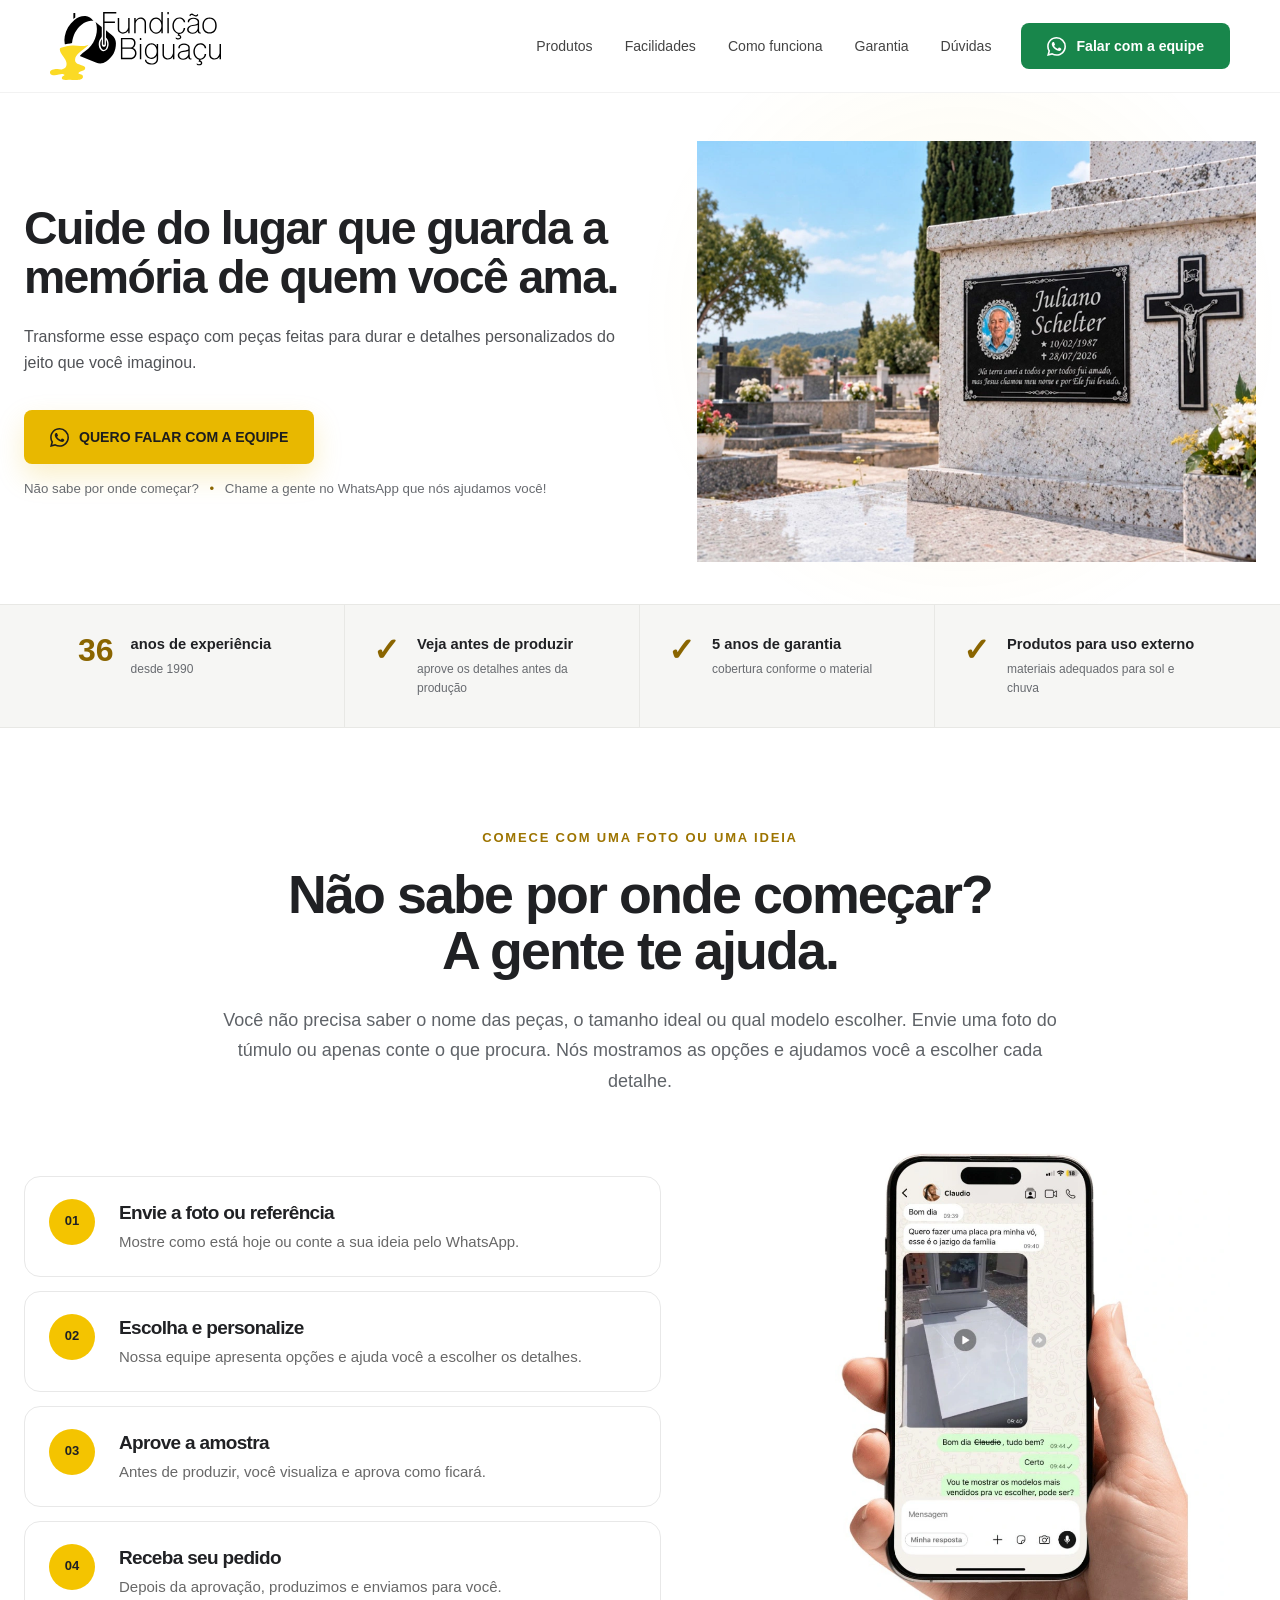
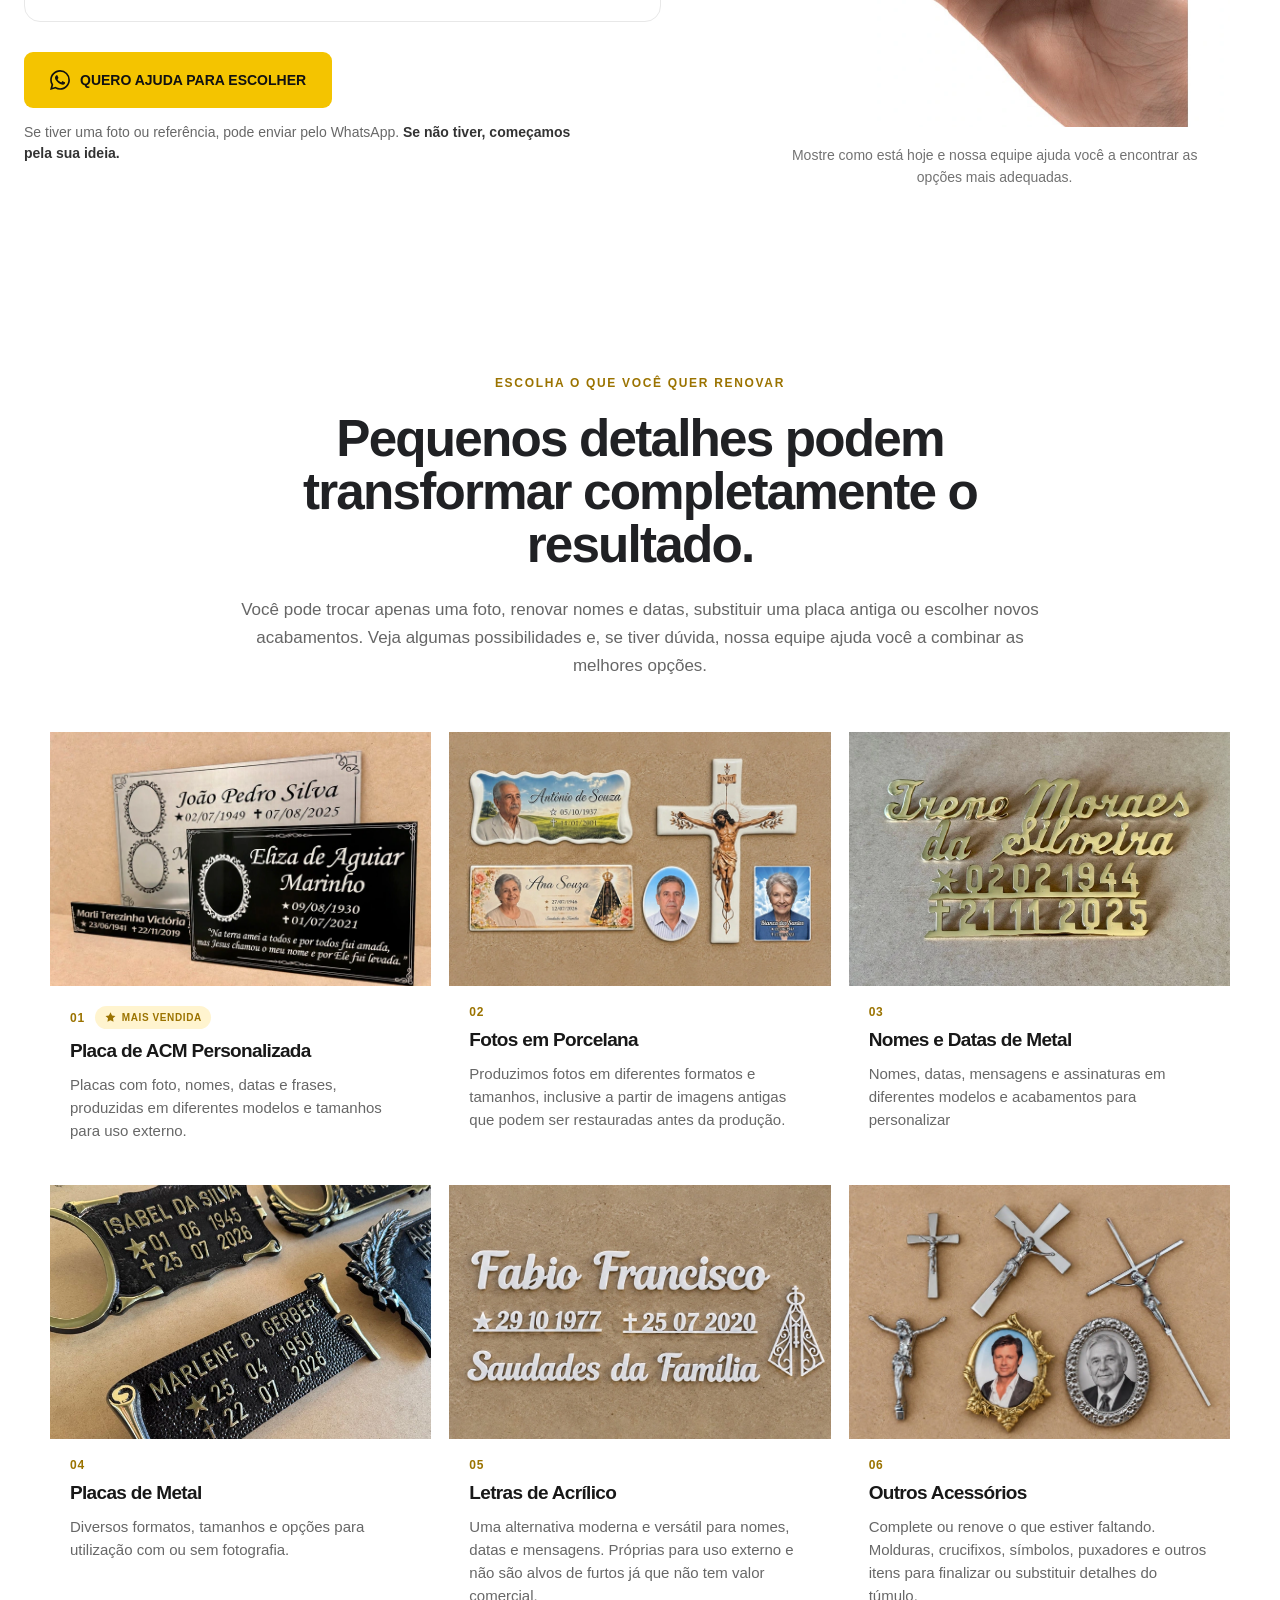
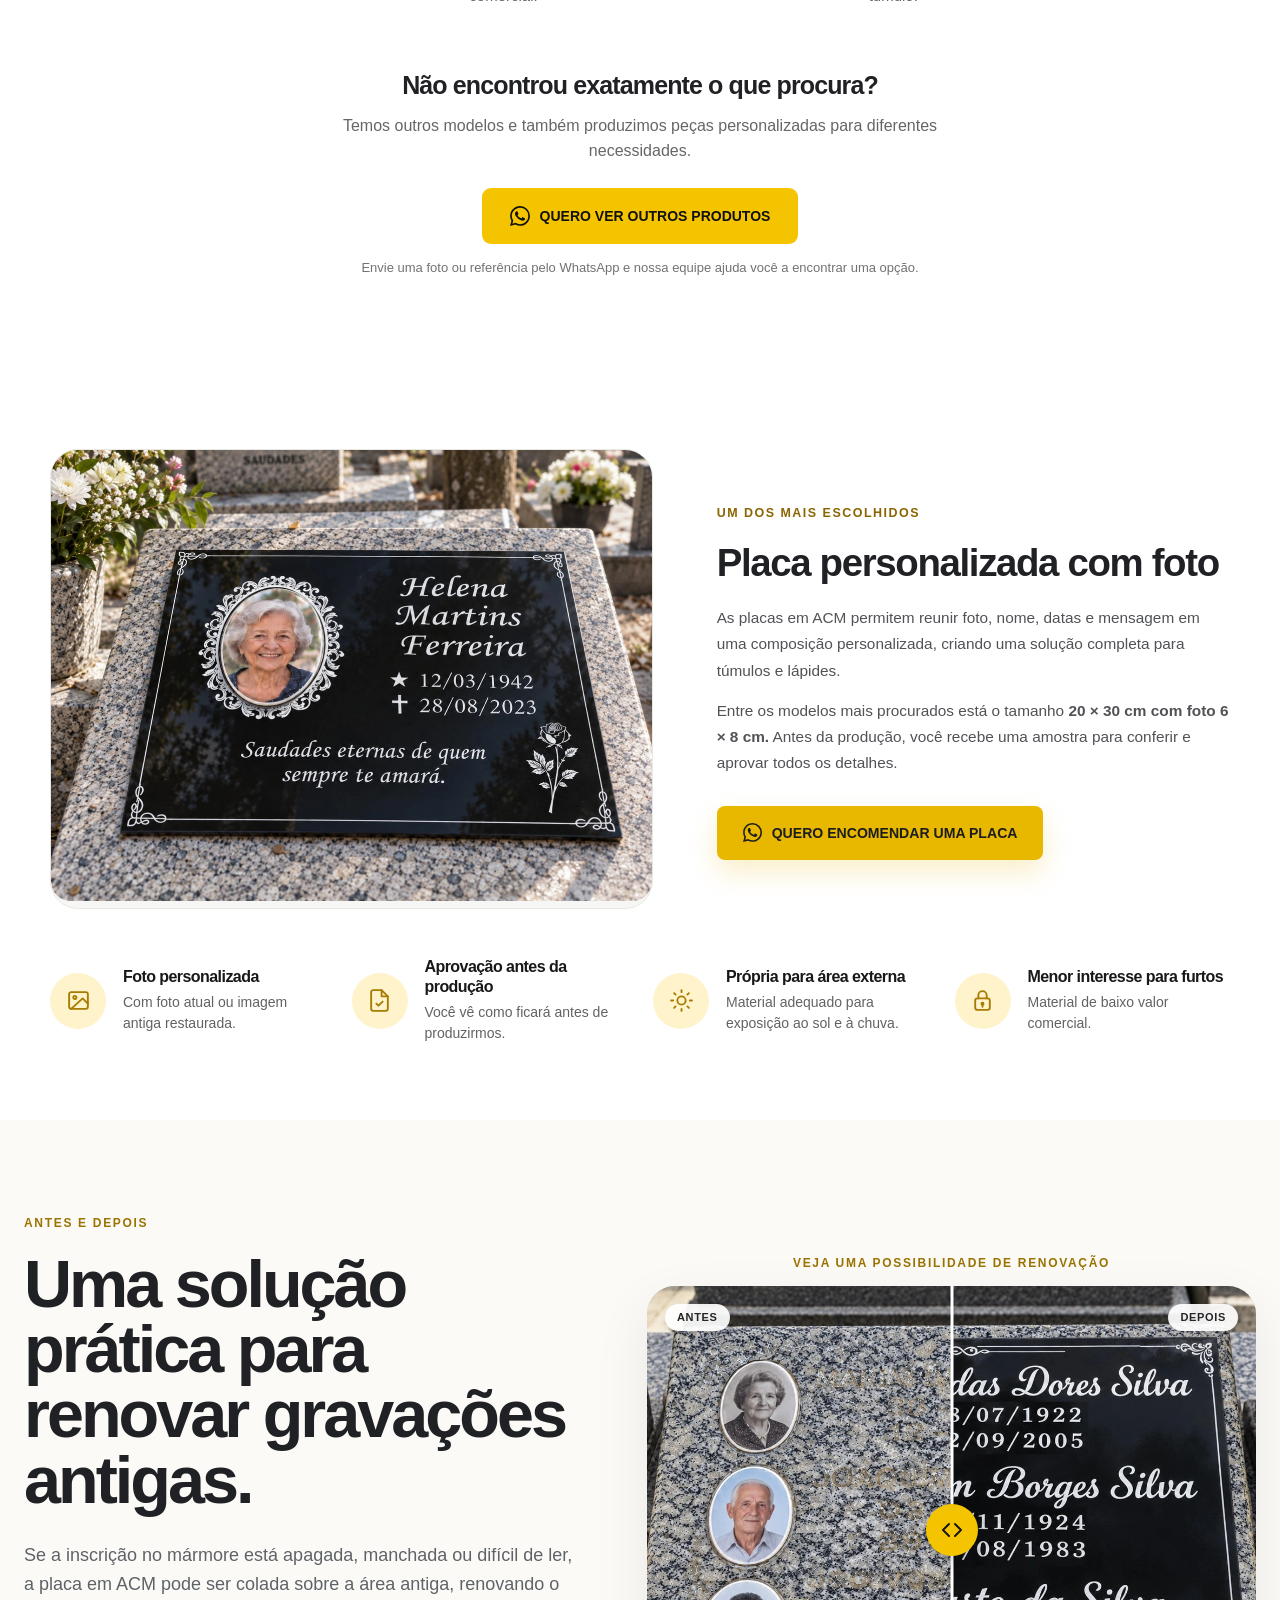
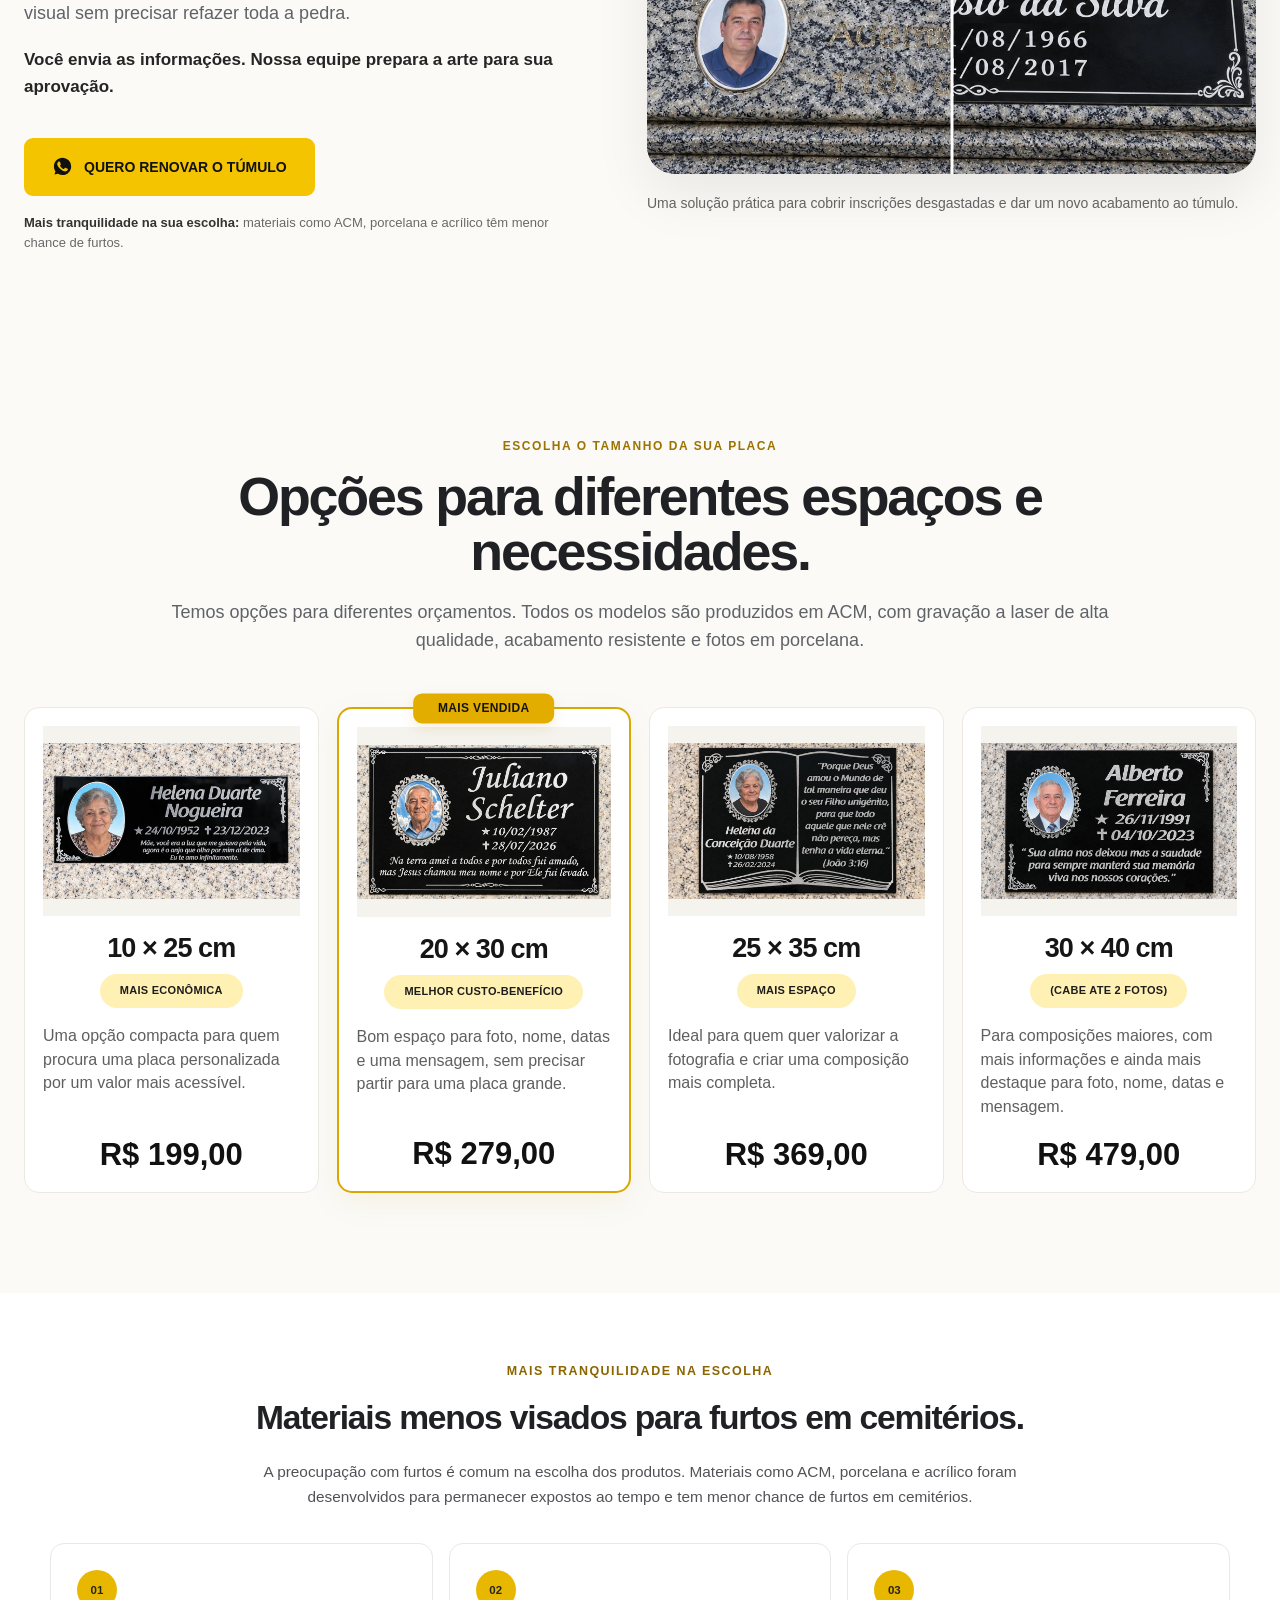
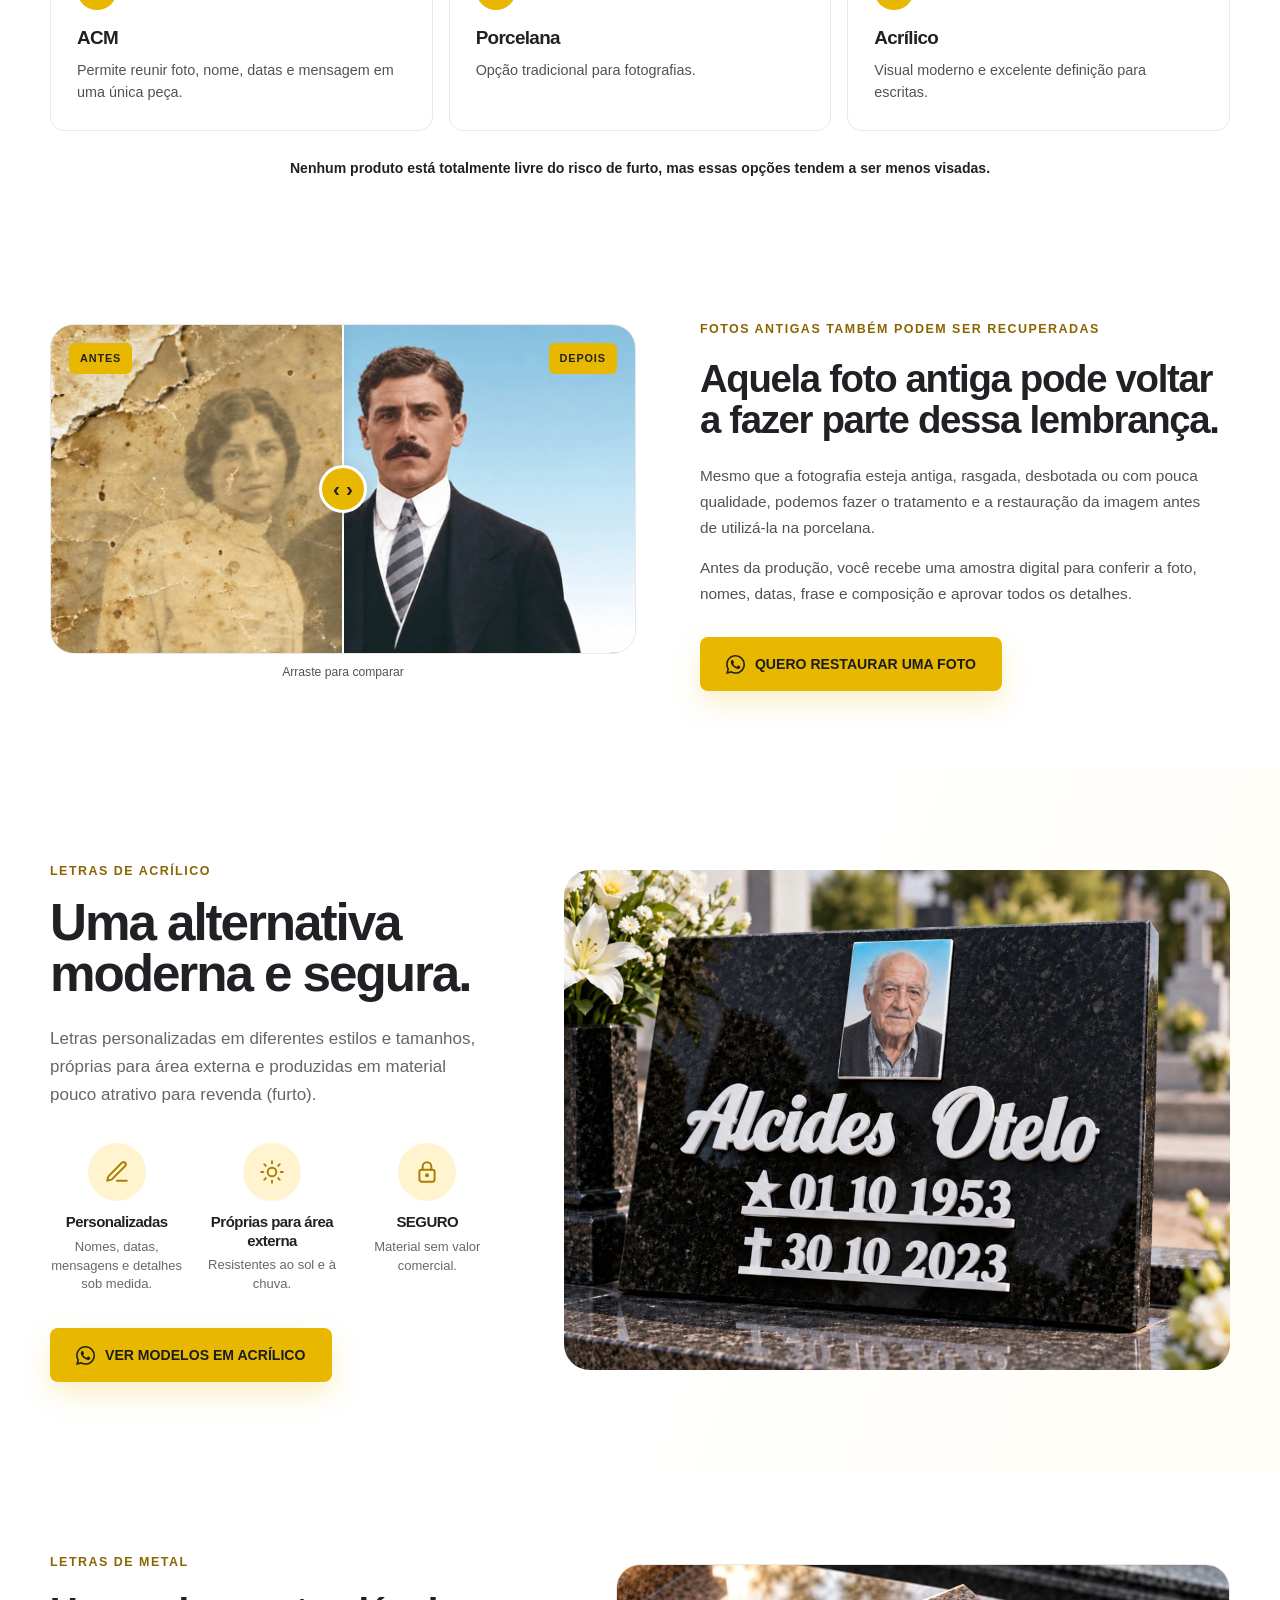
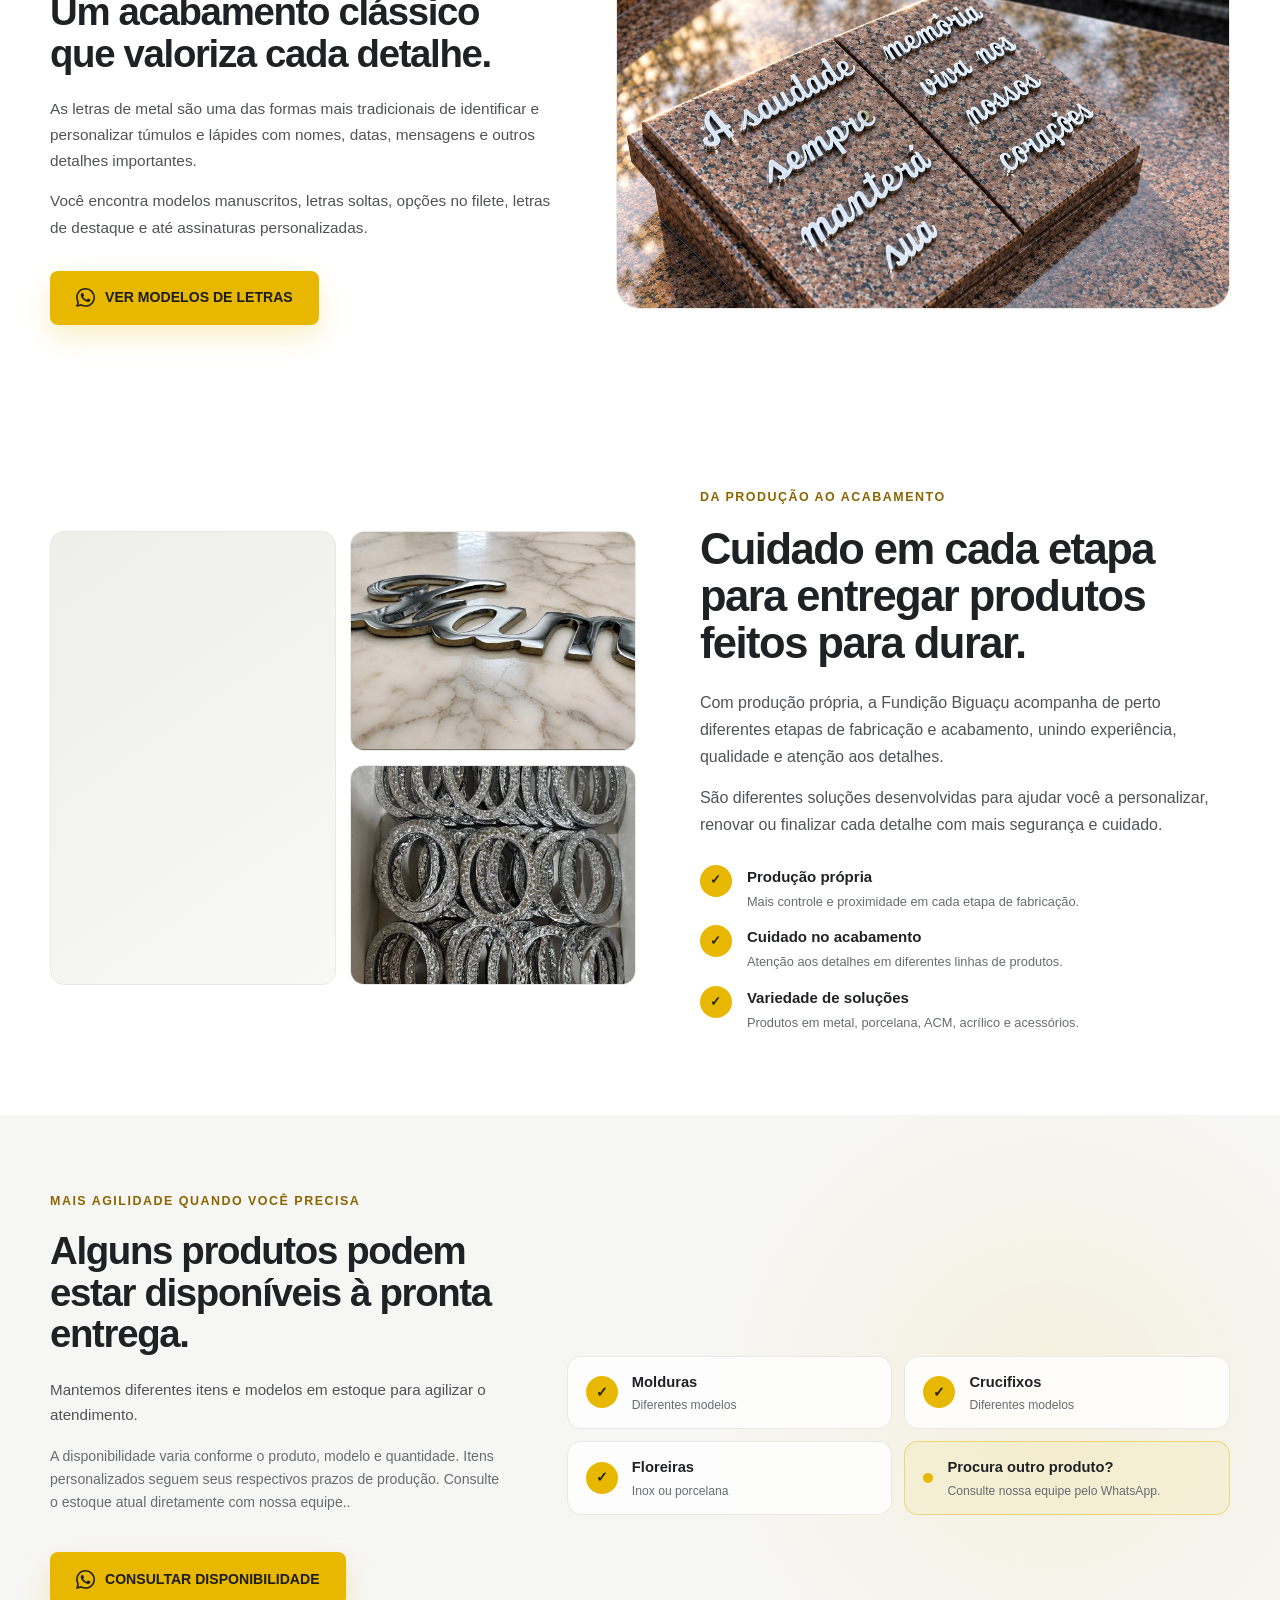
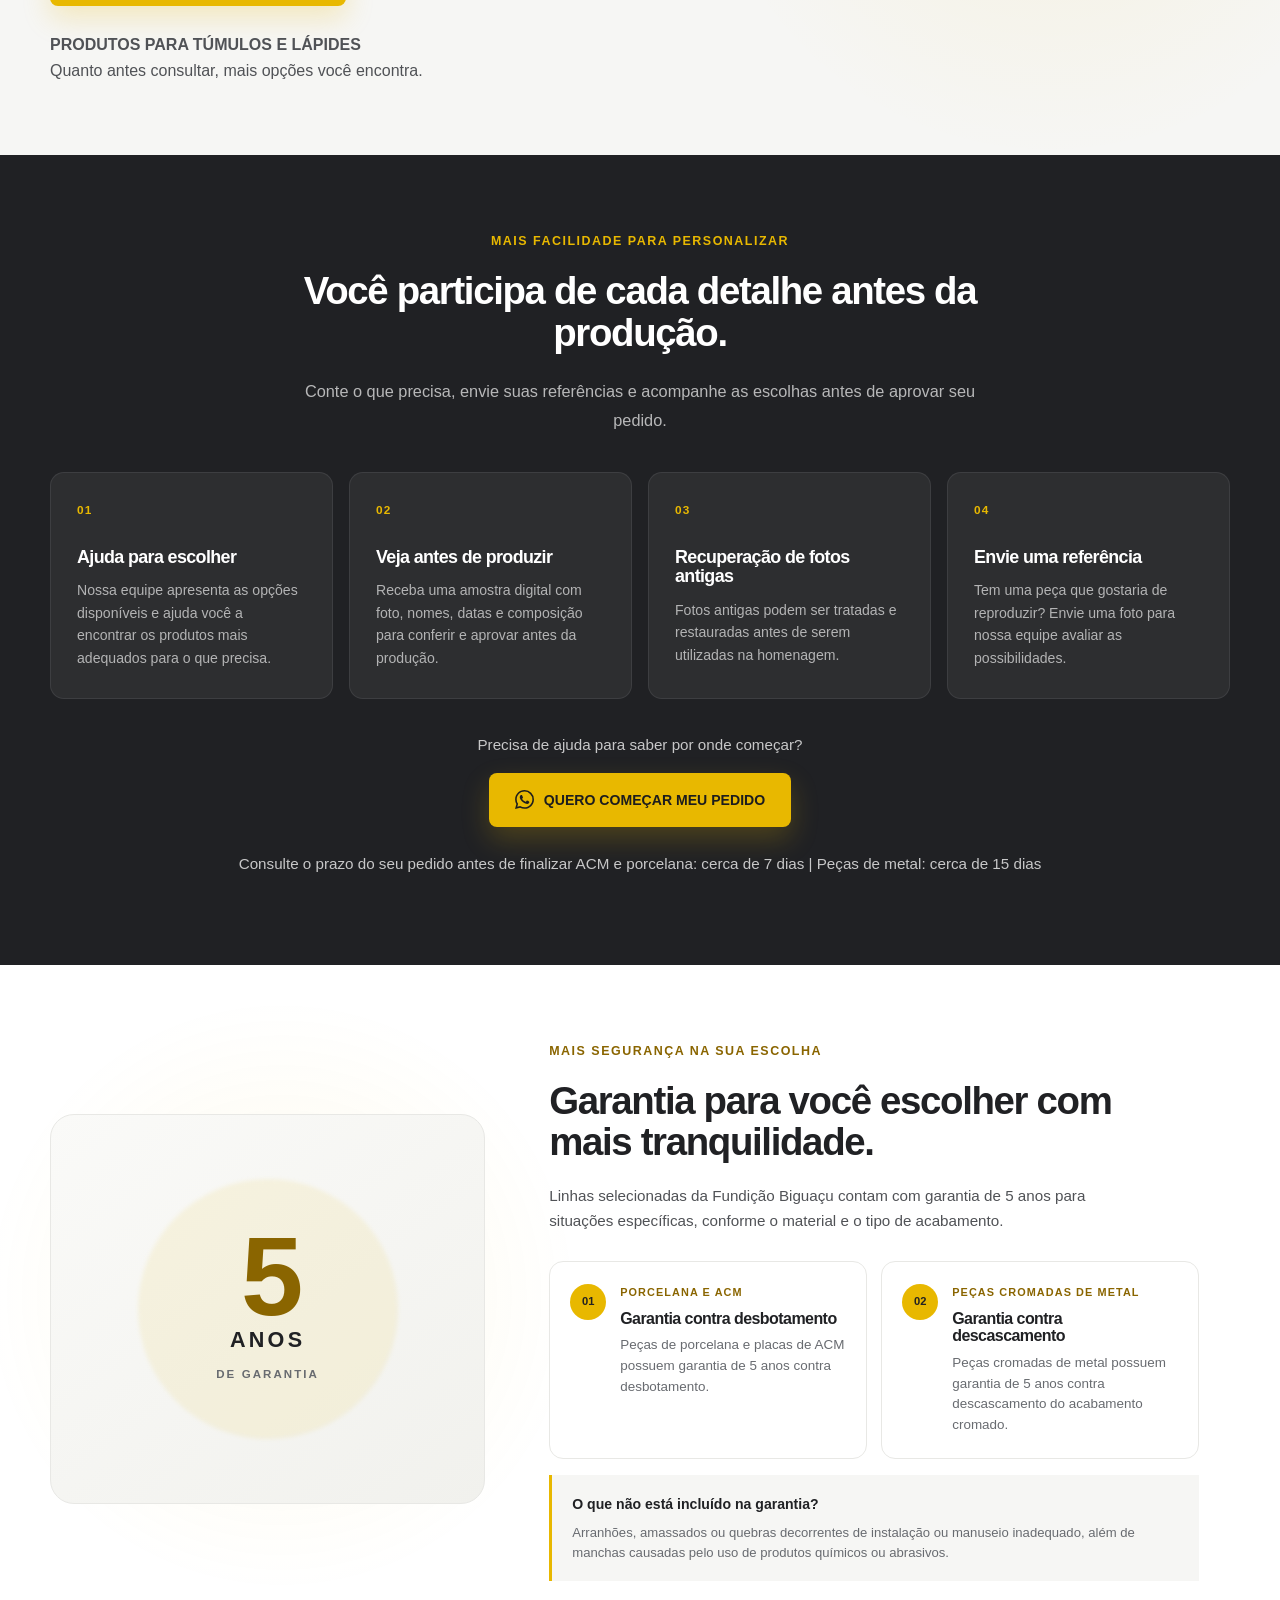
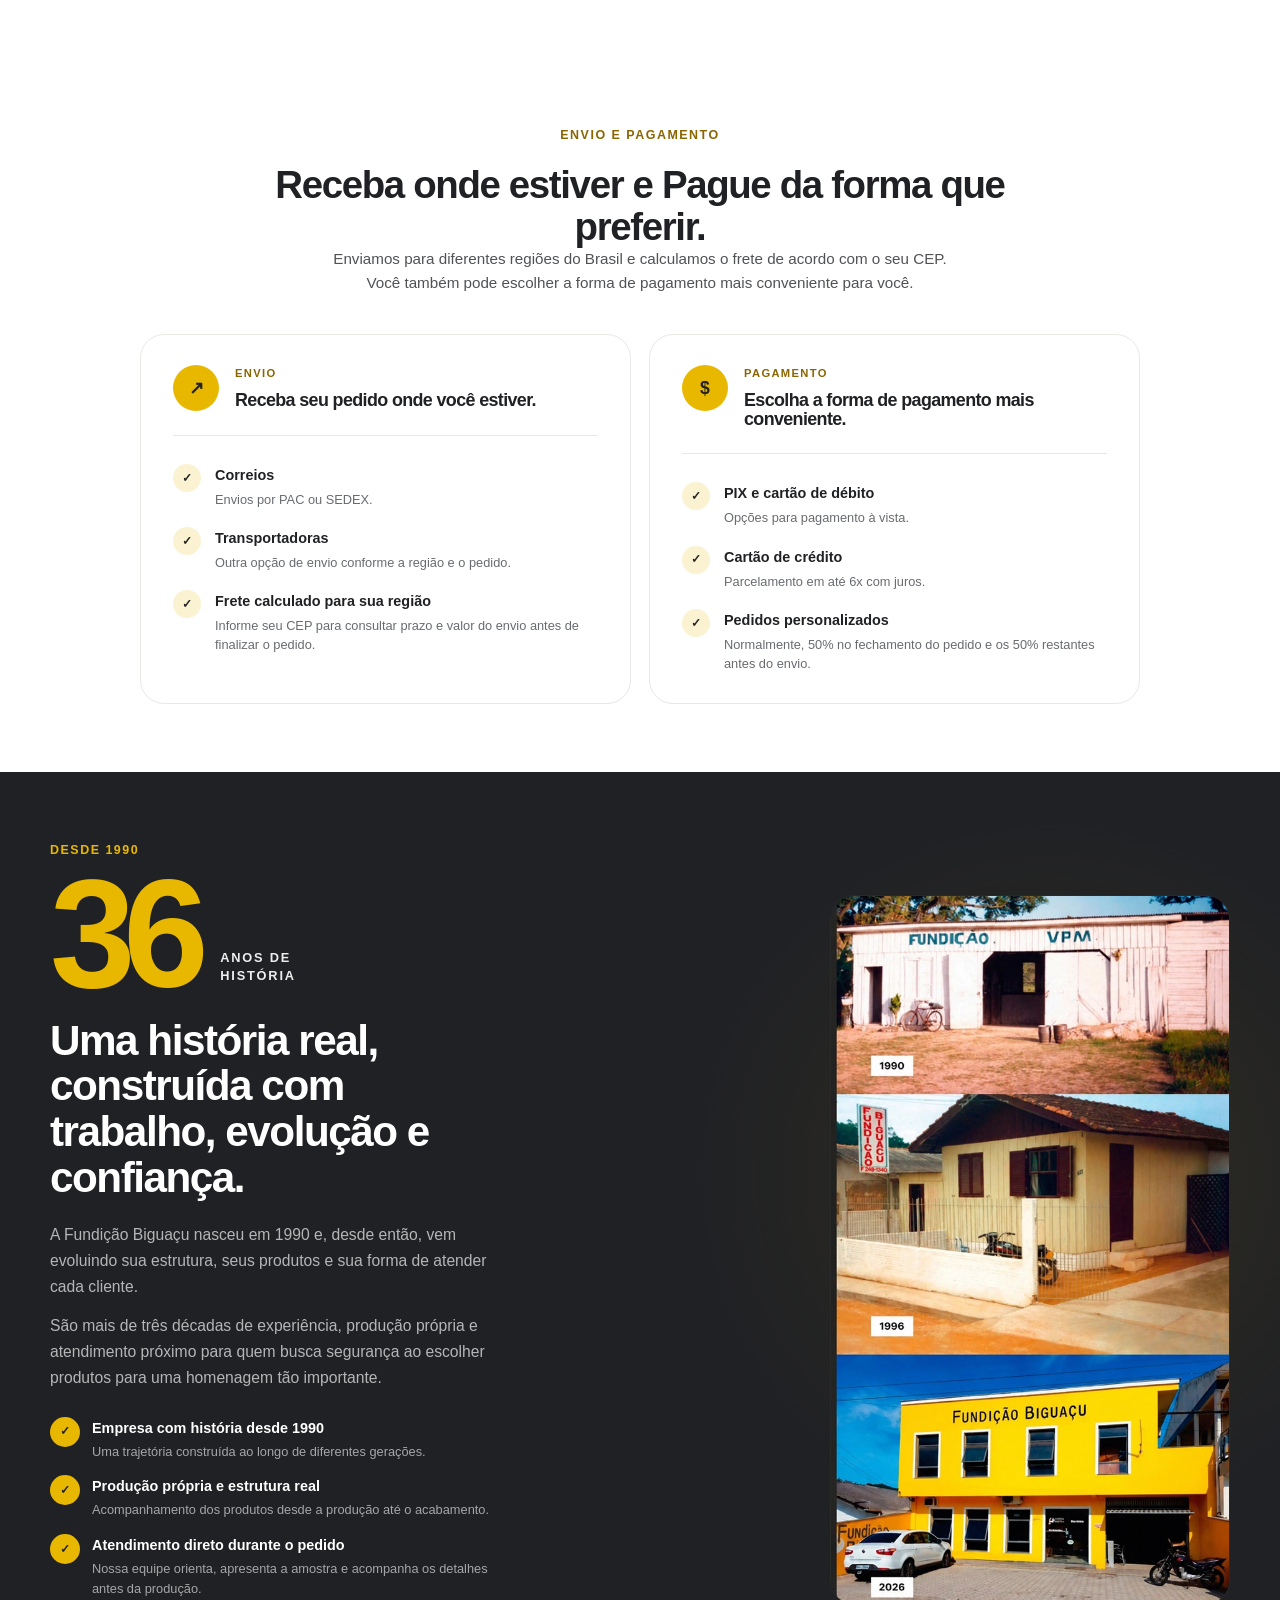
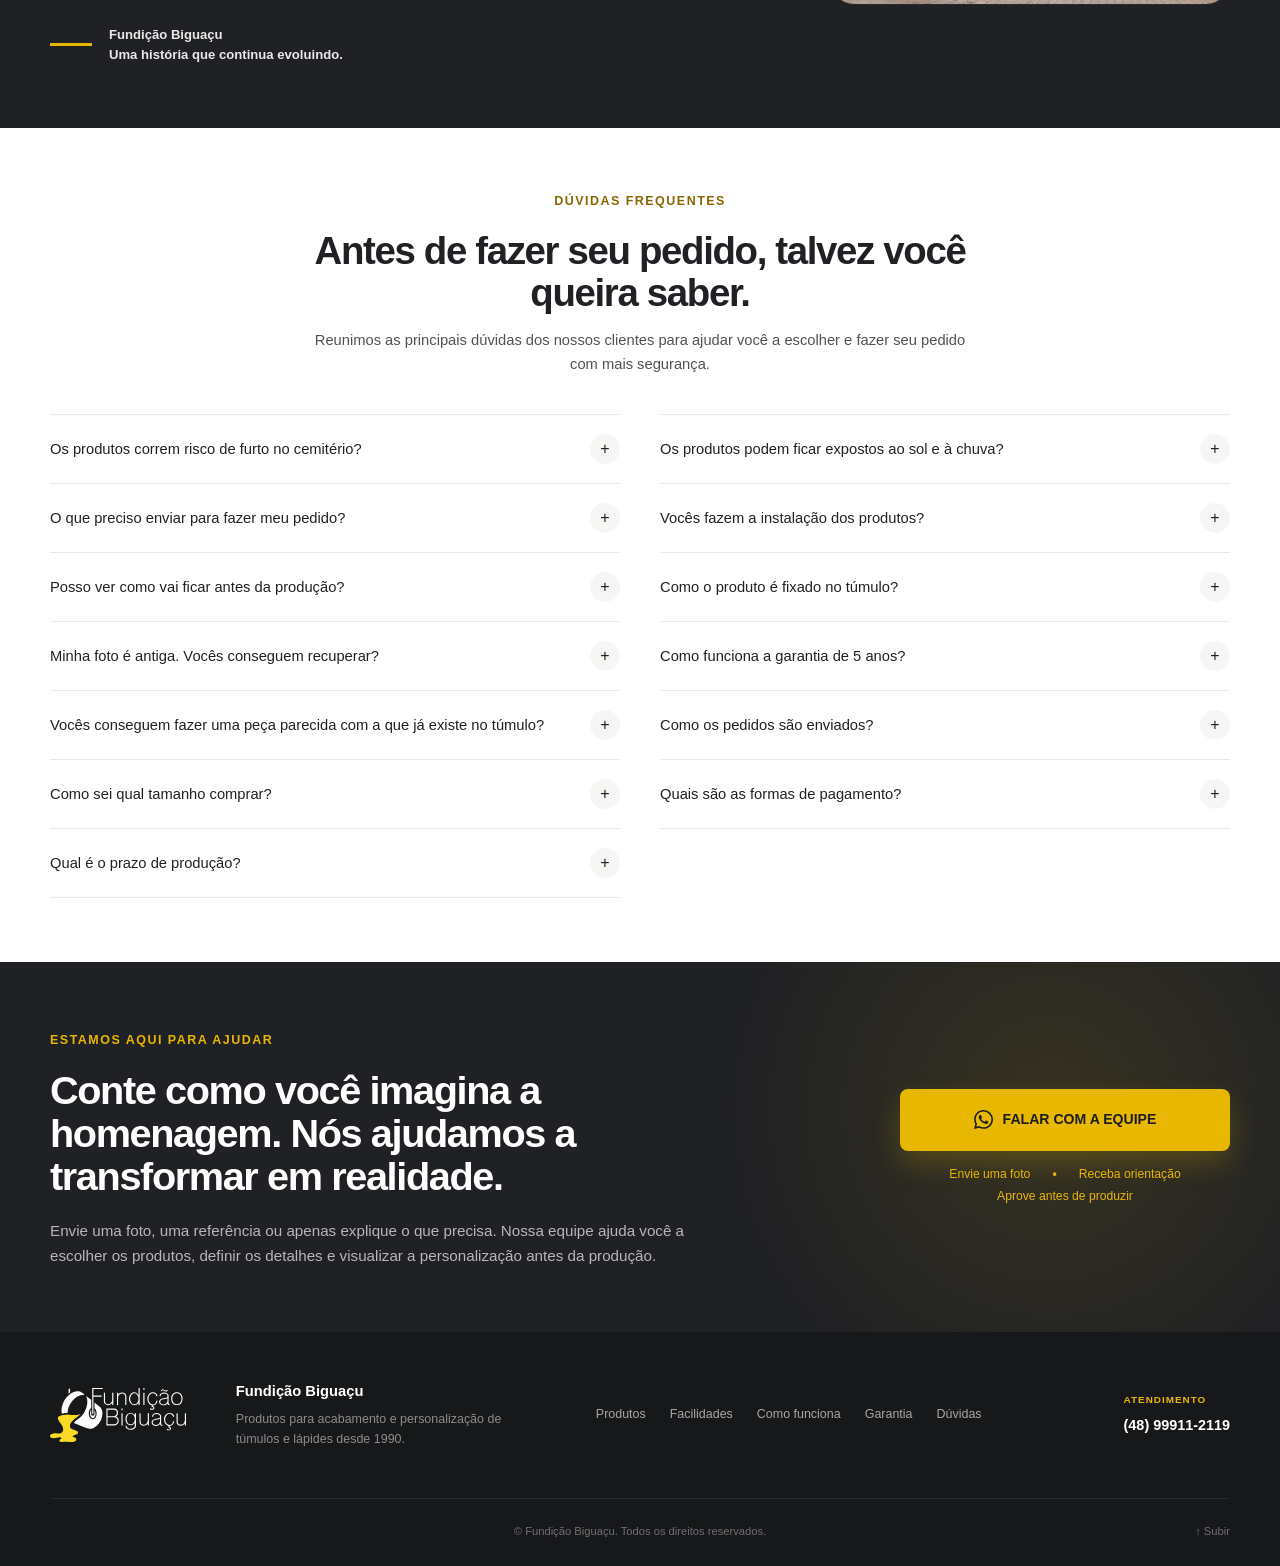
==== commit 3ca8ead3: "Atualização Finados B2C" ====
--- a/produtos-para-tumulos/index.html
+++ b/produtos-para-tumulos/index.html
@@ -1970,7 +1970,7 @@
 
       </a>
       <div class="pronta-entrega-finados">
-  <br><strong>PRODUTOS PARA TÚMULOS E LÁPIDES</strong>
+  <br><strong>PRODUTOS PARA TÚMULOS E LÁPIDES</strong></br>
 
   <span>
     Quanto antes consultar, mais opções você encontra.
